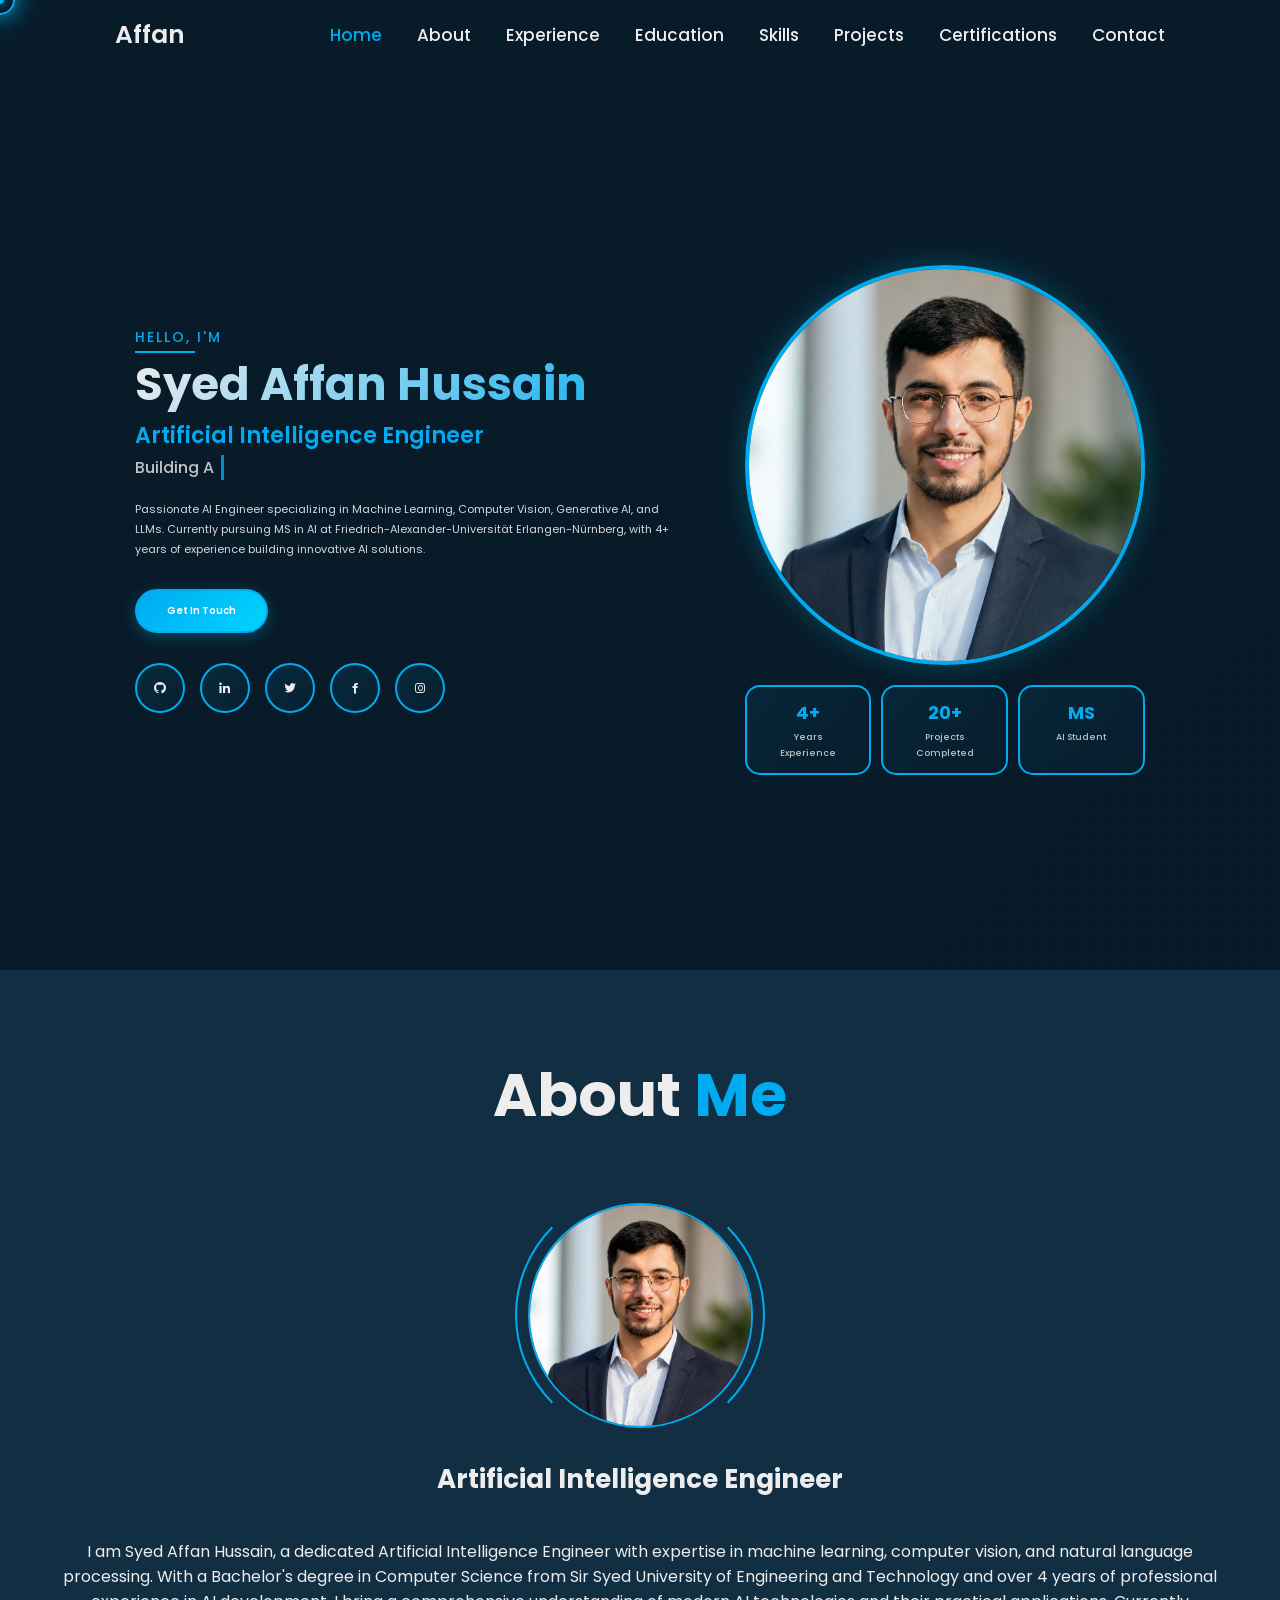
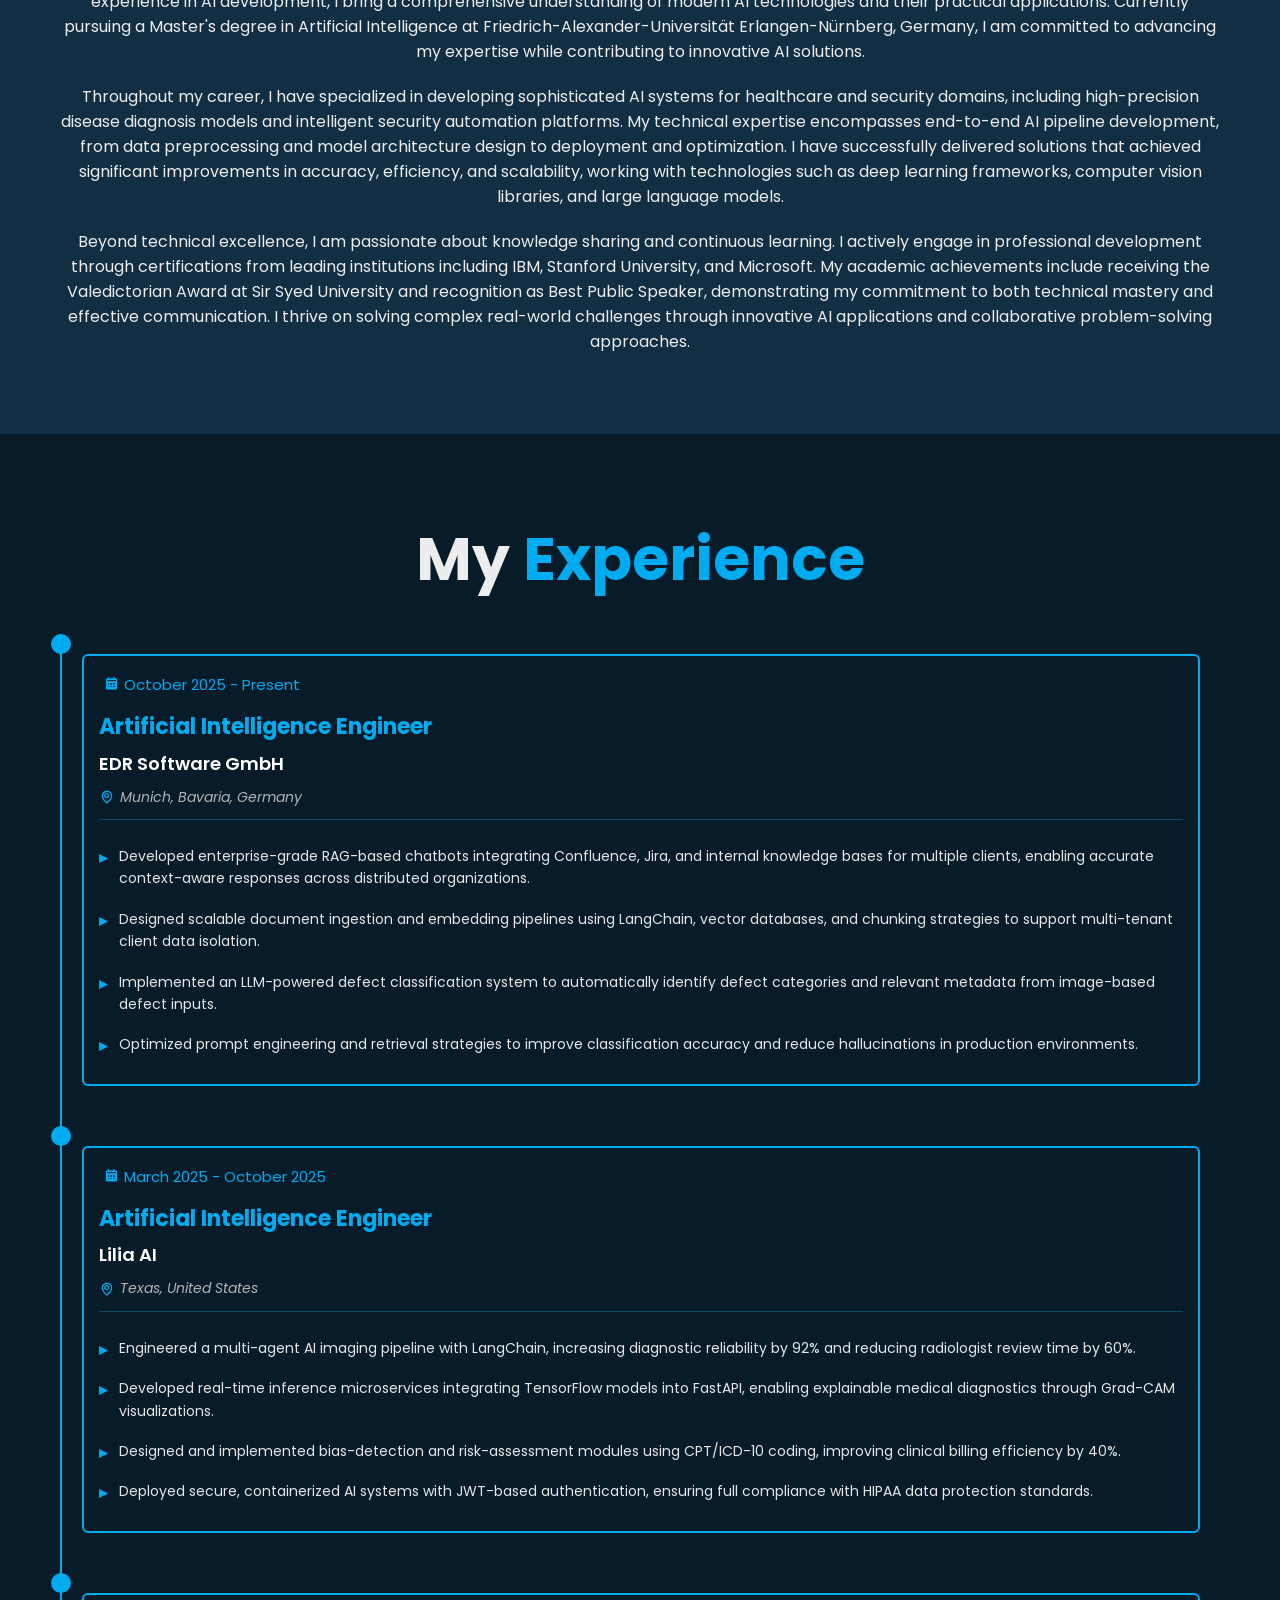
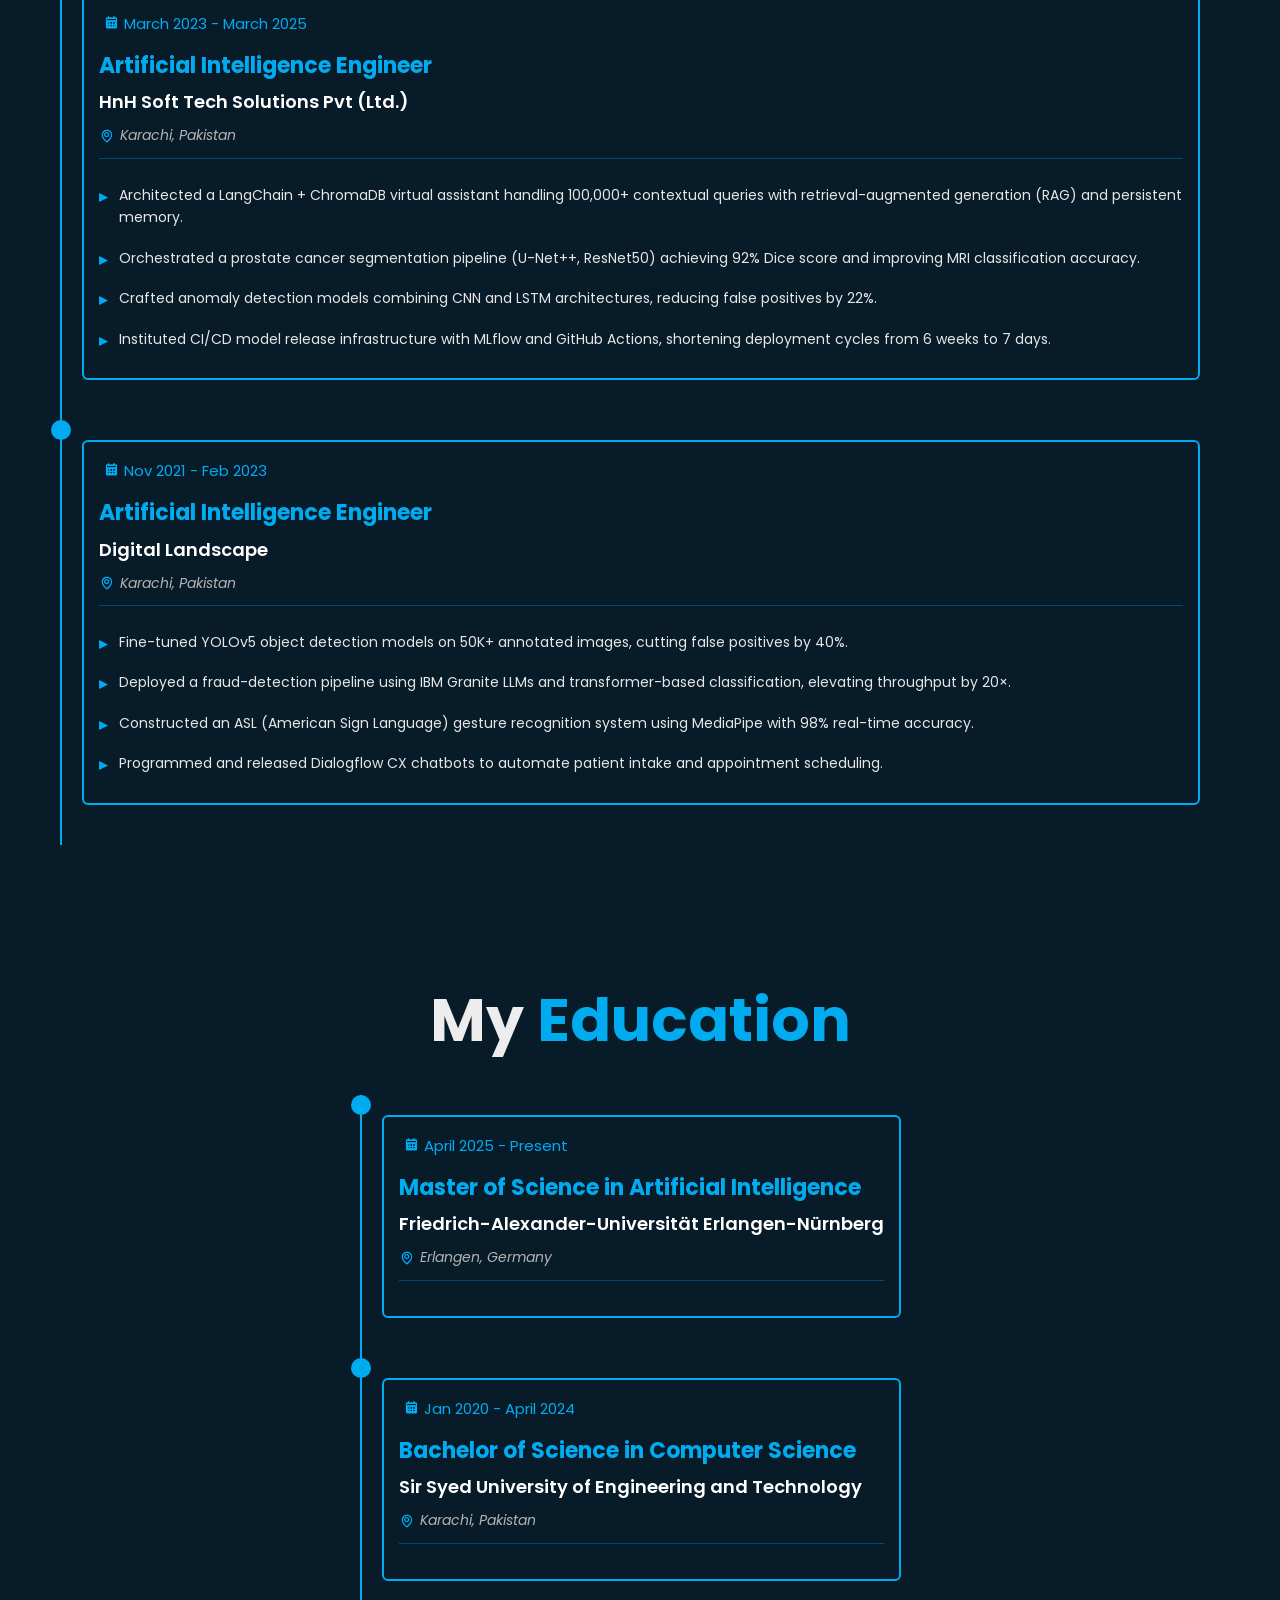
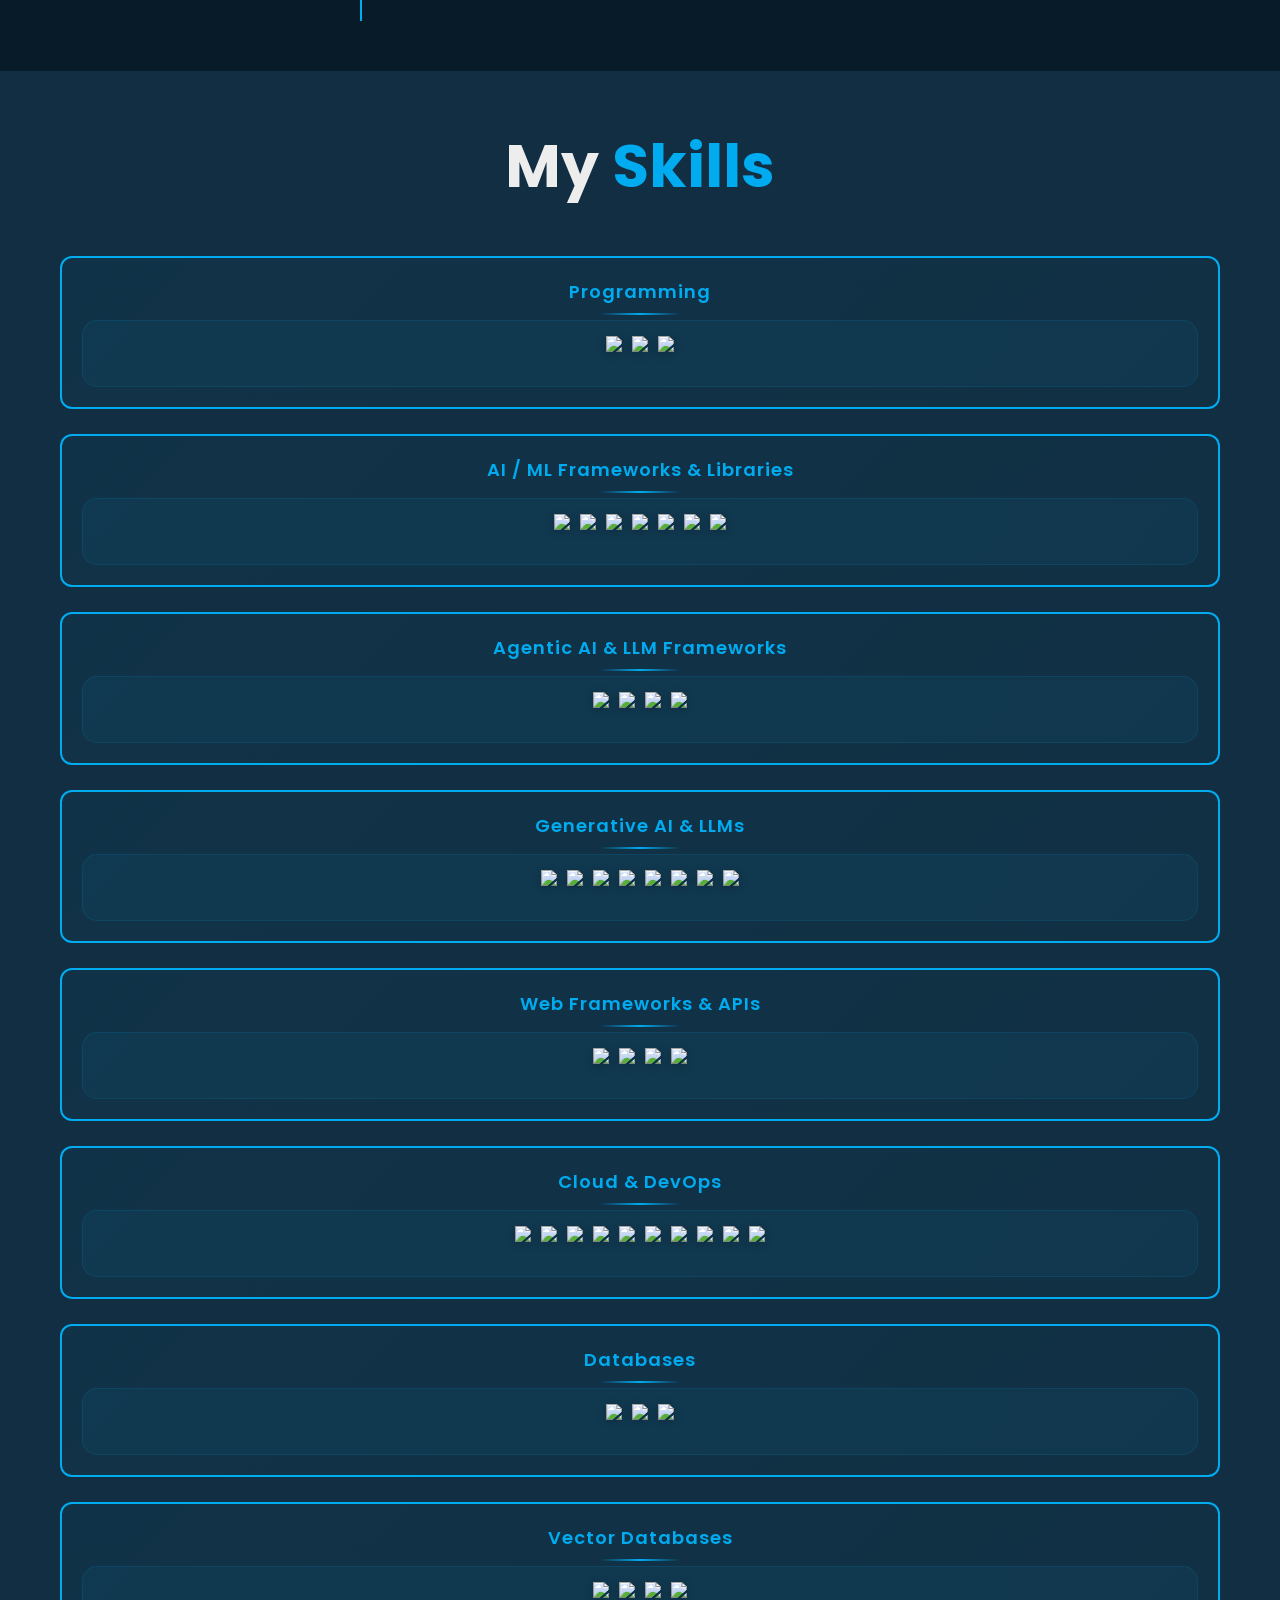
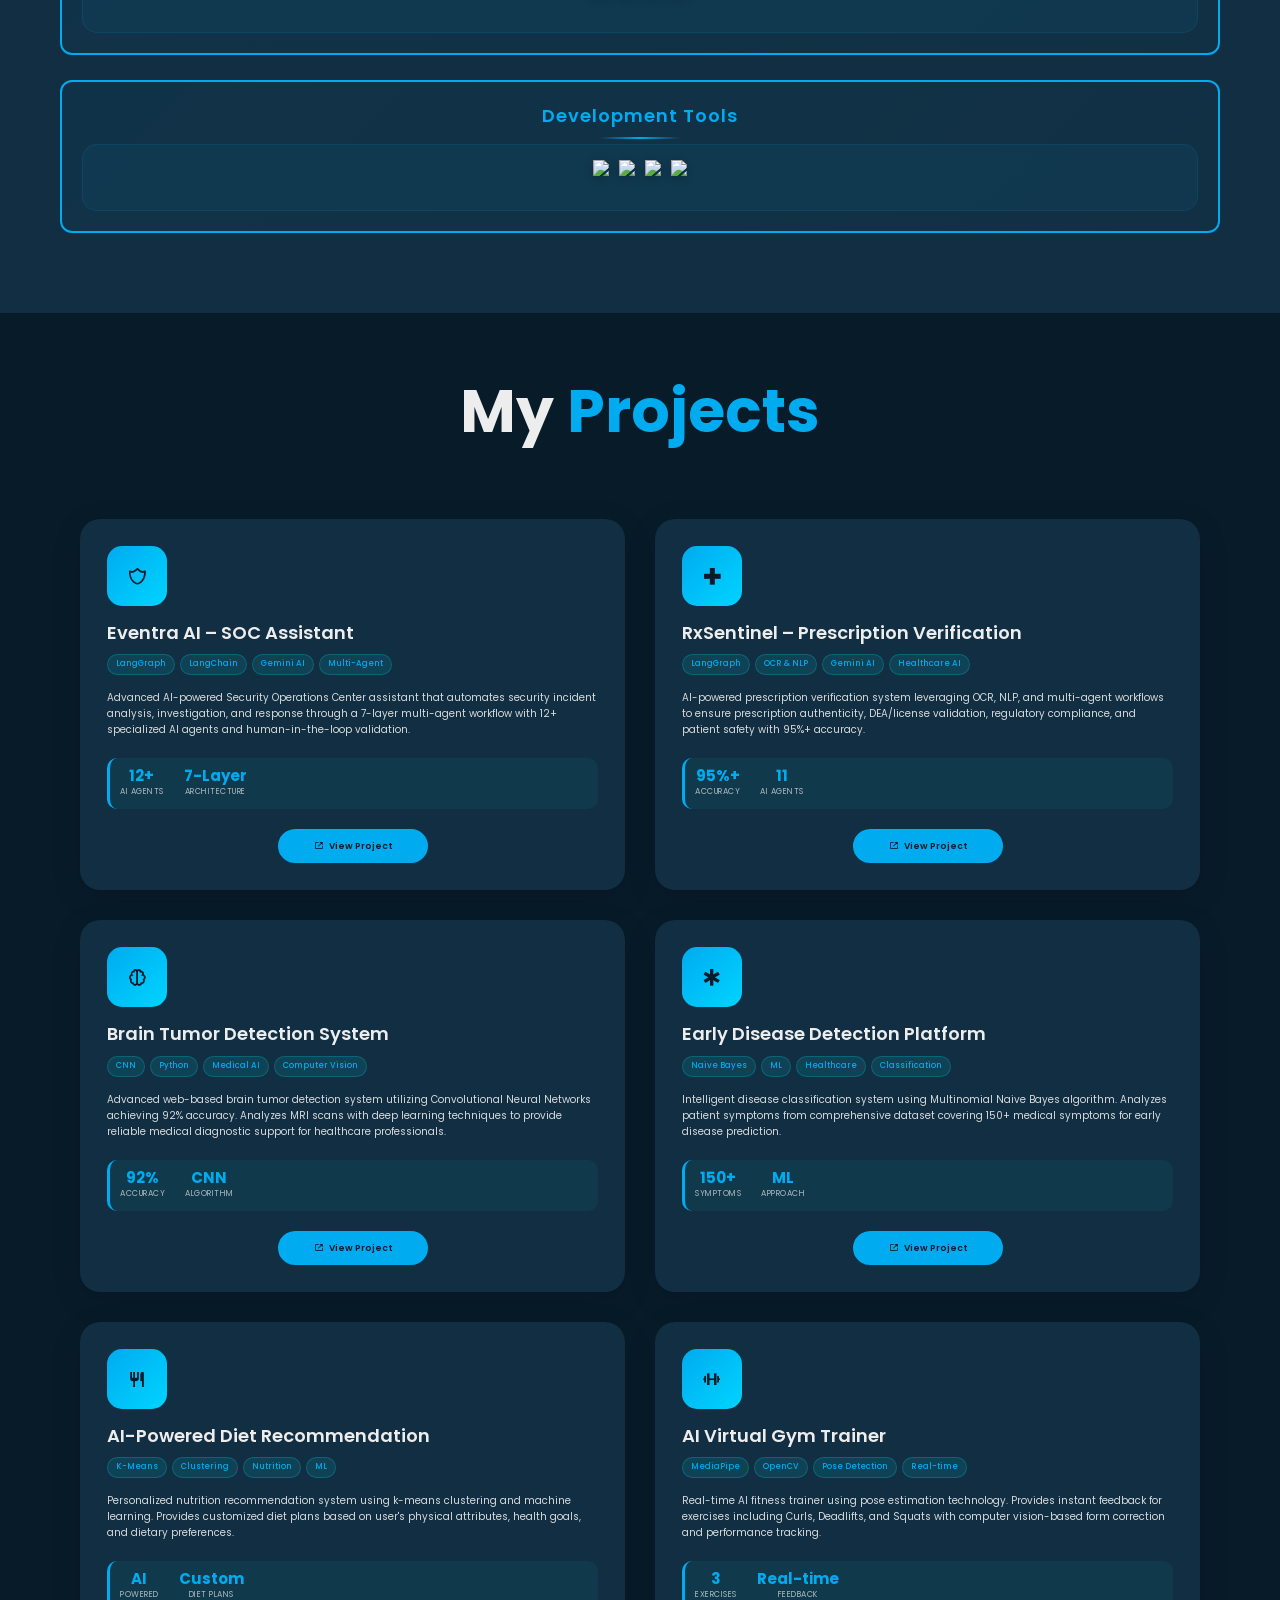
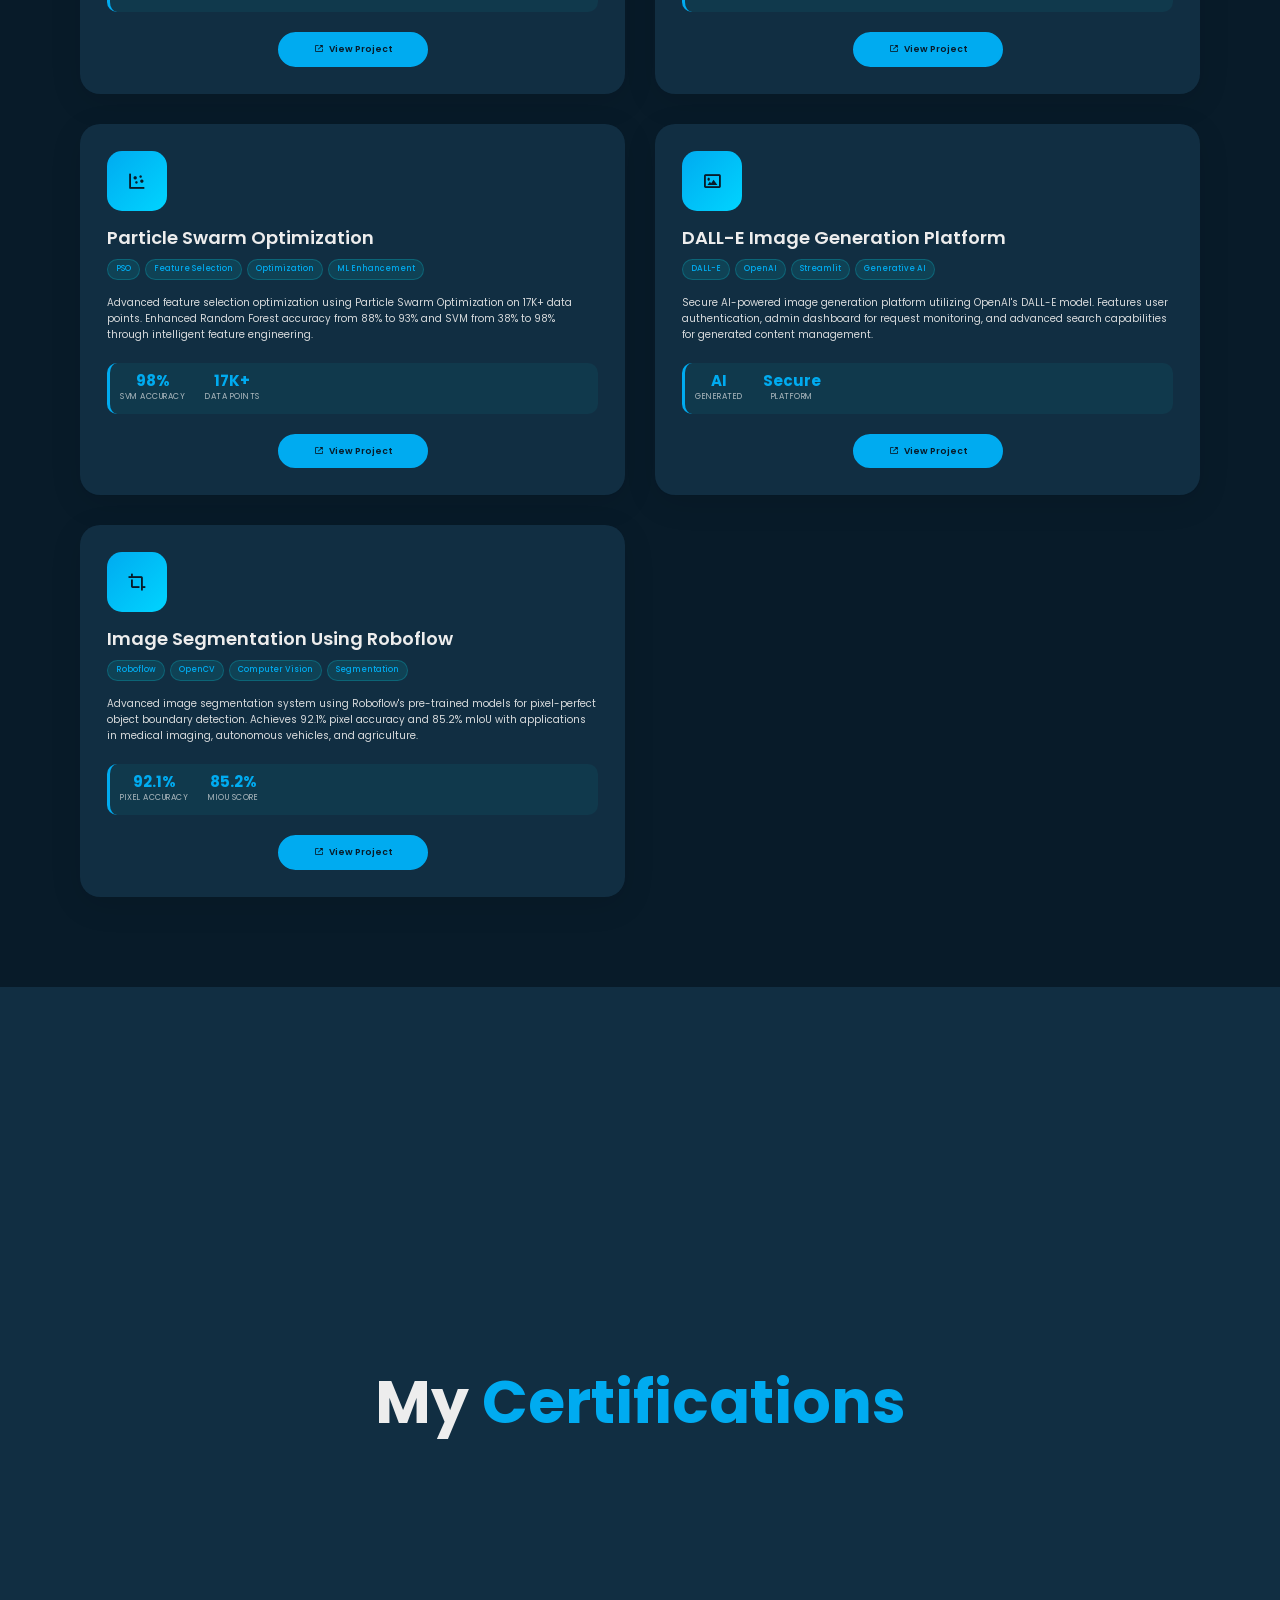
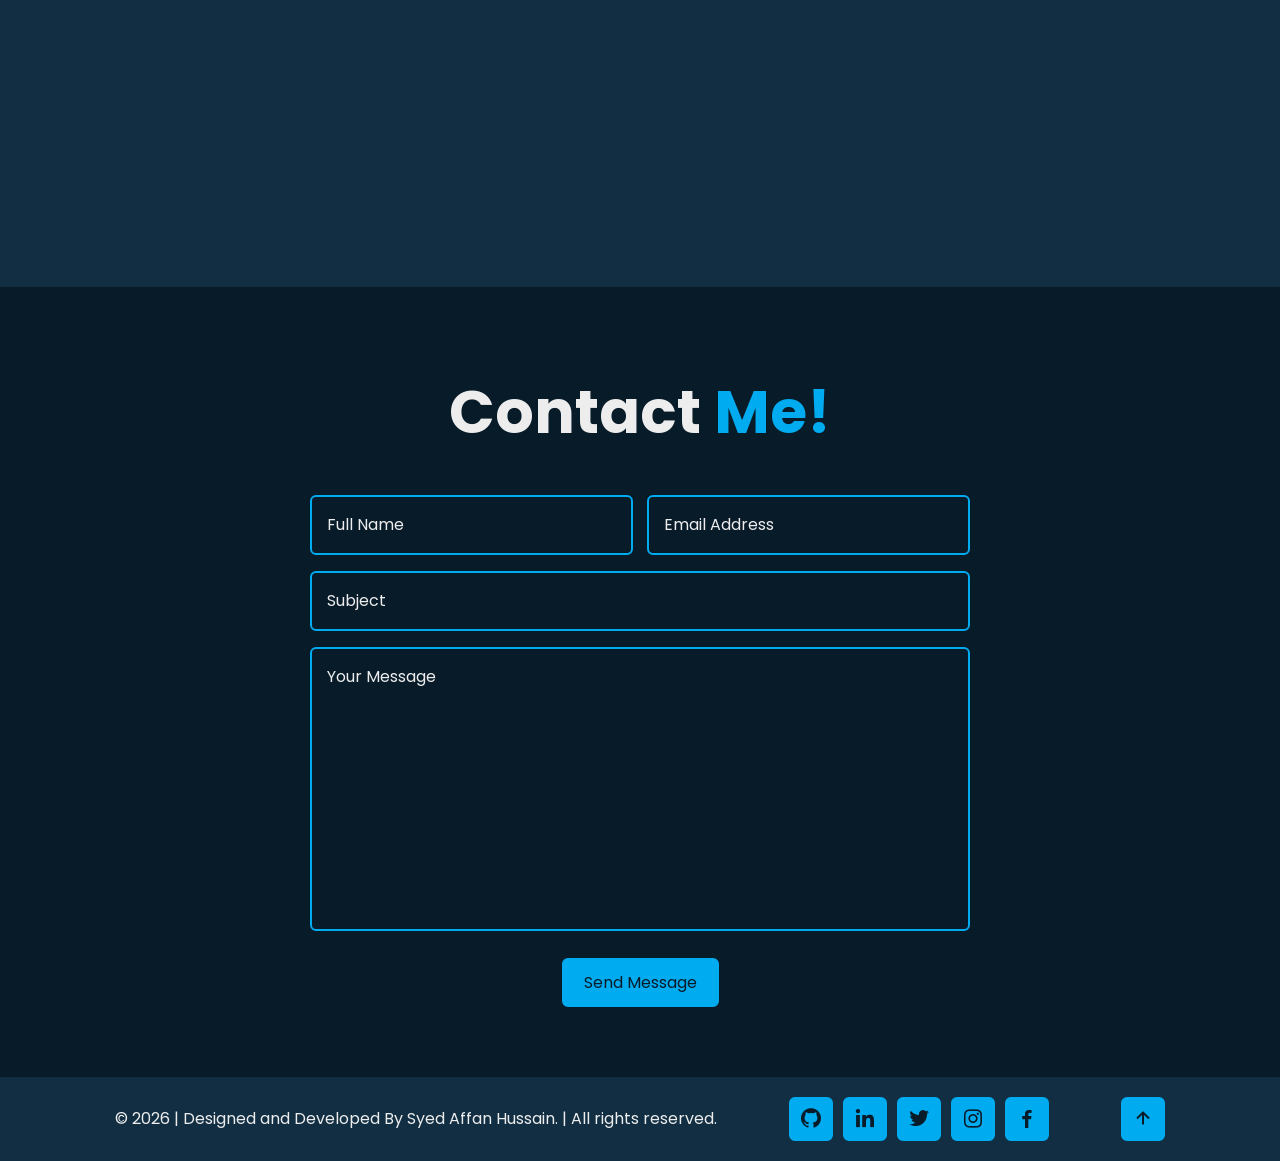
==== index.html @ d805066c "update the cursor logic" ====
<!DOCTYPE html>
<html lang="en">
  <head>
    <meta charset="UTF-8" />
    <meta name="viewport" content="width=device-width, initial-scale=1.0" />

    <!-- Primary Meta Tags -->
    <title>Syed Affan Hussain | Artificial Intelligence Engineer</title>
    <meta name="title" content="Syed Affan Hussain | Artificial Intelligence Engineer" />
    <meta name="description" content="AI Engineer specializing in Machine Learning, Computer Vision, Generative AI, LLMs, and RAG systems. 4+ years building production AI solutions. MS in AI at FAU Erlangen-Nürnberg." />
    <meta name="keywords" content="Syed Affan Hussain, AI Engineer, Machine Learning, Computer Vision, Generative AI, LLM, RAG, LangChain, Deep Learning, Artificial Intelligence" />
    <meta name="author" content="Syed Affan Hussain" />
    <meta name="robots" content="index, follow" />
    <link rel="canonical" href="https://syedaffan.dev/" />

    <!-- Open Graph / Facebook / LinkedIn -->
    <meta property="og:type" content="website" />
    <meta property="og:url" content="https://syedaffan.dev/" />
    <meta property="og:title" content="Syed Affan Hussain | Artificial Intelligence Engineer" />
    <meta property="og:description" content="AI Engineer specializing in Machine Learning, Computer Vision, Generative AI, LLMs, and RAG systems. 4+ years building production AI solutions." />
    <meta property="og:image" content="https://syedaffan.dev/images/favicon.png" />

    <!-- Twitter / X -->
    <meta name="twitter:card" content="summary_large_image" />
    <meta name="twitter:url" content="https://syedaffan.dev/" />
    <meta name="twitter:title" content="Syed Affan Hussain | Artificial Intelligence Engineer" />
    <meta name="twitter:description" content="AI Engineer specializing in Machine Learning, Computer Vision, Generative AI, LLMs, and RAG systems. 4+ years building production AI solutions." />
    <meta name="twitter:image" content="https://syedaffan.dev/images/favicon.png" />
    <meta name="twitter:site" content="@SyedAffan0" />

    <link rel="icon" href="images/favicon.ico" sizes="any" />
    <link rel="icon" type="image/png" sizes="64x64" href="images/favicon-64.png" />

    <link rel="stylesheet" href="css/header.css" />
    <link rel="stylesheet" href="css/home.css" />
    <link rel="stylesheet" href="css/about.css" />
    <link rel="stylesheet" href="css/experience.css" />
    <link rel="stylesheet" href="css/education.css" />
    <link rel="stylesheet" href="css/skills.css" />
    <link rel="stylesheet" href="css/projects.css" />
    <link rel="stylesheet" href="css/certifications.css" />
    <link rel="stylesheet" href="css/contact.css" />
    <link rel="stylesheet" href="css/footer.css" />
    <link rel="stylesheet" href="css/style.css" />

    <script type="text/javascript"
        src="https://cdn.jsdelivr.net/npm/@emailjs/browser@4/dist/email.min.js">
    </script>
    <link
      href="https://unpkg.com/boxicons@2.1.4/css/boxicons.min.css"
      rel="stylesheet"
    />
  </head>
  <body>
    <!-- Custom cursor -->
    <div id="cursor" class="cursor"></div>

    <!-- header design -->
    <header class="header">
      <a href="#" class="logo">Affan</a>
      <div class="bx bx-menu" id="menu-icon"></div>
      <nav class="navbar" id="navbar">
        <a href="#home" class="active">Home</a>
        <a href="#about">About</a>
        <a href="#experience">Experience</a>
        <a href="#education">Education</a>
        <a href="#skills">Skills</a>
        <a href="#projects">Projects</a>
        <a href="#certifications">Certifications</a>
        <a href="#contact">Contact</a>
        <span class="active-nav"></span>
      </nav>
    </header>

    <!-- Home Section -->
    <section class="home" id="home">
      <div class="container1">
        <div class="row full-screen">
          <div class="home-content">
            <div class="block">
              <div class="greeting">
                <span class="greeting-text">Hello, I'm</span>
              </div>
              <h1>Syed Affan Hussain</h1>
              <div class="professional-title">
                <h2>Artificial Intelligence Engineer</h2>
                <div class="typing-container">
                  <span class="typed-text"></span>
                  <span class="typing-cursor">&nbsp;</span>
                </div>
              </div>
              <p class="intro-description">
                Passionate AI Engineer specializing in Machine Learning, Computer Vision, Generative AI, and LLMs.
                Currently pursuing MS in AI at Friedrich-Alexander-Universität Erlangen-Nürnberg, 
                with 4+ years of experience building innovative AI solutions.
              </p>
              <div class="cta-buttons">
                <a href="#contact" class="btn-primary">Get In Touch</a>
              </div>
              <div class="social-icons">
                <a href="https://github.com/SyedAffan10" target="_blank" rel="noopener noreferrer" title="GitHub">
                  <i class="bx bxl-github"></i>
                </a>
                <a
                  href="https://www.linkedin.com/in/syedaffan10"
                  target="_blank" rel="noopener noreferrer"
                  title="LinkedIn"
                >
                  <i class="bx bxl-linkedin"></i>
                </a>
                <a href="https://x.com/SyedAffan0" target="_blank" rel="noopener noreferrer" title="X (Twitter)">
                  <i class="bx bxl-twitter"></i>
                </a>
                <a href="https://www.facebook.com/affan08" target="_blank" rel="noopener noreferrer" title="Facebook">
                  <i class="bx bxl-facebook"></i>
                </a>
                <a
                  href="https://www.instagram.com/affan_shabbir"
                  target="_blank" rel="noopener noreferrer"
                  title="Instagram"
                >
                  <i class="bx bxl-instagram"></i>
                </a>
              </div>
            </div>
          </div>
          <div class="home-image">
            <div class="image-container">
              <img src="images/favicon.png" alt="Syed Affan Hussain" />
              <div class="image-overlay"></div>
            </div>
            <div class="floating-stats">
              <div class="stat-item">
                <span class="stat-number">4+</span>
                <span class="stat-label">Years Experience</span>
              </div>
              <div class="stat-item">
                <span class="stat-number">20+</span>
                <span class="stat-label">Projects Completed</span>
              </div>
              <div class="stat-item">
                <span class="stat-number">MS</span>
                <span class="stat-label">AI Student</span>
              </div>
            </div>
          </div>
        </div>
      </div>
    </section>

    <!-- about section design -->
    <section class="about" id="about">
      <div class="container1">
        <h2 class="heading">
          About<span> Me</span>
        </h2>
        <div class="about-img">
          <img src="images/favicon.png" alt="Syed Affan Hussain — AI Engineer" loading="lazy" />
          <span class="circle-spin"></span>
        </div>
        <div class="about-content">
          <h3>Artificial Intelligence Engineer</h3>
          <p>
            I am Syed Affan Hussain, a dedicated Artificial Intelligence Engineer with expertise in machine learning, computer vision, and natural language processing. With a Bachelor's degree in Computer Science from Sir Syed University of Engineering and Technology and over 4 years of professional experience in AI development, I bring a comprehensive understanding of modern AI technologies and their practical applications. Currently pursuing a Master's degree in Artificial Intelligence at Friedrich-Alexander-Universität Erlangen-Nürnberg, Germany, I am committed to advancing my expertise while contributing to innovative AI solutions.
          </p>
          <p>
            Throughout my career, I have specialized in developing sophisticated AI systems for healthcare and security domains, including high-precision disease diagnosis models and intelligent security automation platforms. My technical expertise encompasses end-to-end AI pipeline development, from data preprocessing and model architecture design to deployment and optimization. I have successfully delivered solutions that achieved significant improvements in accuracy, efficiency, and scalability, working with technologies such as deep learning frameworks, computer vision libraries, and large language models.
          </p>
          <p>
            Beyond technical excellence, I am passionate about knowledge sharing and continuous learning. I actively engage in professional development through certifications from leading institutions including IBM, Stanford University, and Microsoft. My academic achievements include receiving the Valedictorian Award at Sir Syed University and recognition as Best Public Speaker, demonstrating my commitment to both technical mastery and effective communication. I thrive on solving complex real-world challenges through innovative AI applications and collaborative problem-solving approaches.
          </p>
        </div>
      </div>
    </section>

    <!-- experience section design -->
    <section class="experience" id="experience">
      <div class="container1">
        <h2 class="heading">
          My<span> Experience</span>
        </h2>
        <div class="experience-row">
          <div class="experience-column">
            <div class="experience-box">
              <div class="experience-content">
                <div class="content">
                  <div class="year">
                    <i class="bx bxs-calendar"></i>October 2025 - Present
                  </div>
                  <div class="job-header">
                    <h3 class="designation">Artificial Intelligence Engineer</h3>
                    <h4 class="company">
                      <a href="https://www.edr-software.com/" target="_blank" rel="noopener noreferrer">
                        EDR Software GmbH
                      </a>
                    </h4>
                    <span class="location">
                      <i class="bx bx-map"></i>Munich, Bavaria, Germany
                    </span>
                  </div>
                  <ul class="experience-description">
                    <li>Developed enterprise-grade RAG-based chatbots integrating Confluence, Jira, and internal knowledge bases for multiple clients, enabling accurate context-aware responses across distributed organizations.</li>
                    <li>Designed scalable document ingestion and embedding pipelines using LangChain, vector databases, and chunking strategies to support multi-tenant client data isolation.</li>
                    <li>Implemented an LLM-powered defect classification system to automatically identify defect categories and relevant metadata from image-based defect inputs.</li>
                    <li>Optimized prompt engineering and retrieval strategies to improve classification accuracy and reduce hallucinations in production environments.</li>
                  </ul>
                </div>
              </div>
              <div class="experience-content">
                <div class="content">
                  <div class="year">
                    <i class="bx bxs-calendar"></i>March 2025 - October 2025
                  </div>
                  <div class="job-header">
                    <h3 class="designation">Artificial Intelligence Engineer</h3>
                    <h4 class="company">
                      <a href="https://www.lilia-ai.com/" target="_blank" rel="noopener noreferrer">
                        Lilia AI
                      </a>
                    </h4>
                    <span class="location">
                      <i class="bx bx-map"></i>Texas, United States
                    </span>
                  </div>
                  <ul class="experience-description">
                    <li>Engineered a multi-agent AI imaging pipeline with LangChain, increasing diagnostic reliability by 92% and reducing radiologist review time by 60%.</li>
                    <li>Developed real-time inference microservices integrating TensorFlow models into FastAPI, enabling explainable medical diagnostics through Grad-CAM visualizations.</li>
                    <li>Designed and implemented bias-detection and risk-assessment modules using CPT/ICD-10 coding, improving clinical billing efficiency by 40%.</li>
                    <li>Deployed secure, containerized AI systems with JWT-based authentication, ensuring full compliance with HIPAA data protection standards.</li>
                  </ul>
                </div>
              </div>
              <div class="experience-content">
                <div class="content">
                  <div class="year">
                    <i class="bx bxs-calendar"></i>March 2023 - March 2025
                  </div>
                  <div class="job-header">
                    <h3 class="designation">Artificial Intelligence Engineer</h3>
                    <h4 class="company">
                      <a href="https://hnhsofttechsolutions.com/" target="_blank" rel="noopener noreferrer">
                        HnH Soft Tech Solutions Pvt (Ltd.)
                      </a>
                    </h4>
                    <span class="location">
                      <i class="bx bx-map"></i>Karachi, Pakistan
                    </span>
                  </div>
                  <ul class="experience-description">
                    <li>Architected a LangChain + ChromaDB virtual assistant handling 100,000+ contextual queries with retrieval-augmented generation (RAG) and persistent memory.</li>
                    <li>Orchestrated a prostate cancer segmentation pipeline (U-Net++, ResNet50) achieving 92% Dice score and improving MRI classification accuracy.</li>
                    <li>Crafted anomaly detection models combining CNN and LSTM architectures, reducing false positives by 22%.</li>
                    <li>Instituted CI/CD model release infrastructure with MLflow and GitHub Actions, shortening deployment cycles from 6 weeks to 7 days.</li>
                  </ul>
                </div>
              </div>
              <div class="experience-content">
                <div class="content">
                  <div class="year">
                    <i class="bx bxs-calendar"></i>Nov 2021 - Feb 2023
                  </div>
                  <div class="job-header">
                    <h3 class="designation">Artificial Intelligence Engineer</h3>
                    <h4 class="company">
                      <a href="https://dls-global.com/" target="_blank" rel="noopener noreferrer">
                        Digital Landscape
                      </a>
                    </h4>
                    <span class="location">
                      <i class="bx bx-map"></i>Karachi, Pakistan
                    </span>
                  </div>
                  <ul class="experience-description">
                    <li>Fine-tuned YOLOv5 object detection models on 50K+ annotated images, cutting false positives by 40%.</li>
                    <li>Deployed a fraud-detection pipeline using IBM Granite LLMs and transformer-based classification, elevating throughput by 20×.</li>
                    <li>Constructed an ASL (American Sign Language) gesture recognition system using MediaPipe with 98% real-time accuracy.</li>
                    <li>Programmed and released Dialogflow CX chatbots to automate patient intake and appointment scheduling.</li>
                  </ul>
                </div>
              </div>
            </div>
          </div>
        </div>
      </div>
    </section>

    <!-- education section design -->
    <section class="education" id="education">
      <div class="container1">
        <h2 class="heading">
          My<span> Education</span>
        </h2>
        <div class="education-row">
          <div class="education-column">
            <div class="education-box">
              <div class="education-content">
                <div class="content">
                  <div class="year">
                    <i class="bx bxs-calendar"></i>April 2025 - Present
                  </div>
                  <div class="education-header">
                    <h3 class="degree">Master of Science in Artificial Intelligence</h3>
                    <h4 class="university">
                      <a href="https://www.fau.eu/" target="_blank" rel="noopener noreferrer">
                        Friedrich-Alexander-Universität Erlangen-Nürnberg
                      </a>
                    </h4>
                    <span class="location">
                      <i class="bx bx-map"></i>Erlangen, Germany
                    </span>
                  </div>
                </div>
              </div>
              <div class="education-content">
                <div class="content">
                  <div class="year">
                    <i class="bx bxs-calendar"></i>Jan 2020 - April 2024
                  </div>
                  <div class="education-header">
                    <h3 class="degree">Bachelor of Science in Computer Science</h3>
                    <h4 class="university">
                      <a href="https://www.ssuet.edu.pk/" target="_blank" rel="noopener noreferrer">
                        Sir Syed University of Engineering and Technology
                      </a>
                    </h4>
                    <span class="location">
                      <i class="bx bx-map"></i>Karachi, Pakistan
                    </span>
                  </div>
                </div>
              </div>
            </div>
          </div>
        </div>
      </div>
    </section>

    <!-- skills section design -->
    <section class="skills" id="skills">
      <div class="container1">
        <h2 class="heading">
          My<span> Skills</span>
        </h2>
        
        <!-- Programming -->
        <div class="skill-category">
          <h3 class="section-subtitle">Programming</h3>
          <div class="badges-container">
            <img src="https://img.shields.io/badge/Python-3776AB?style=for-the-badge&logo=python&logoColor=white" />
            <img src="https://img.shields.io/badge/SQL-4479A1?style=for-the-badge&logo=postgresql&logoColor=white" />
            <img src="https://img.shields.io/badge/Bash-121011?style=for-the-badge&logo=gnu-bash&logoColor=white" />
          </div>
        </div>

        <!-- AI / ML Frameworks & Libraries -->
        <div class="skill-category">
          <h3 class="section-subtitle">AI / ML Frameworks & Libraries</h3>
          <div class="badges-container">
            <img src="https://img.shields.io/badge/TensorFlow-FF6F00?style=for-the-badge&logo=tensorflow&logoColor=white" />
            <img src="https://img.shields.io/badge/PyTorch-EE4C2C?style=for-the-badge&logo=pytorch&logoColor=white" />
            <img src="https://img.shields.io/badge/Keras-D00000?style=for-the-badge&logo=keras&logoColor=white" />
            <img src="https://img.shields.io/badge/scikit--learn-F7931E?style=for-the-badge&logo=scikit-learn&logoColor=white" />
            <img src="https://img.shields.io/badge/OpenCV-5C3EE8?style=for-the-badge&logo=opencv&logoColor=white" />
            <img src="https://img.shields.io/badge/Pandas-150458?style=for-the-badge&logo=pandas&logoColor=white" />
            <img src="https://img.shields.io/badge/NumPy-013243?style=for-the-badge&logo=numpy&logoColor=white" />
          </div>
        </div>

        <!-- Agentic AI & LLM Frameworks -->
        <div class="skill-category">
          <h3 class="section-subtitle">Agentic AI & LLM Frameworks</h3>
          <div class="badges-container">
            <img src="https://img.shields.io/badge/LangChain-1C3C3C?style=for-the-badge&logo=langchain&logoColor=white" />
            <img src="https://img.shields.io/badge/LangGraph-FF6B6B?style=for-the-badge&logo=langchain&logoColor=white" />
            <img src="https://img.shields.io/badge/Pydantic_AI-E92063?style=for-the-badge&logo=pydantic&logoColor=white" />
            <img src="https://img.shields.io/badge/MCP-191919?style=for-the-badge&logo=anthropic&logoColor=white" />
          </div>
        </div>

        <!-- Generative AI & LLMs -->
        <div class="skill-category">
          <h3 class="section-subtitle">Generative AI & LLMs</h3>
          <div class="badges-container">
            <img src="https://img.shields.io/badge/OpenAI-412991?style=for-the-badge&logo=openai&logoColor=white" />
            <img src="https://img.shields.io/badge/Hugging_Face-FFD21E?style=for-the-badge&logo=huggingface&logoColor=black" />
            <img src="https://img.shields.io/badge/Claude-CC9B7A?style=for-the-badge&logo=anthropic&logoColor=white" />
            <img src="https://img.shields.io/badge/Ollama-000000?style=for-the-badge&logo=ollama&logoColor=white" />
            <img src="https://img.shields.io/badge/Llama-0467DF?style=for-the-badge&logo=meta&logoColor=white" />
            <img src="https://img.shields.io/badge/Gemini-8E75B2?style=for-the-badge&logo=google&logoColor=white" />
            <img src="https://img.shields.io/badge/DeepSeek-1C1C1C?style=for-the-badge&logo=ai&logoColor=white" />
            <img src="https://img.shields.io/badge/Mistral-FF7000?style=for-the-badge&logo=mistral&logoColor=white" />
          </div>
        </div>

        <!-- Web Frameworks & APIs -->
        <div class="skill-category">
          <h3 class="section-subtitle">Web Frameworks & APIs</h3>
          <div class="badges-container">
            <img src="https://img.shields.io/badge/FastAPI-009688?style=for-the-badge&logo=fastapi&logoColor=white" />
            <img src="https://img.shields.io/badge/Django-092E20?style=for-the-badge&logo=django&logoColor=white" />
            <img src="https://img.shields.io/badge/Flask-000000?style=for-the-badge&logo=flask&logoColor=white" />
            <img src="https://img.shields.io/badge/Streamlit-FF4B4B?style=for-the-badge&logo=streamlit&logoColor=white" />
          </div>
        </div>

        <!-- Cloud & DevOps -->
        <div class="skill-category">
          <h3 class="section-subtitle">Cloud & DevOps</h3>
          <div class="badges-container">
            <img src="https://img.shields.io/badge/AWS-232F3E?style=for-the-badge&logo=amazon-aws&logoColor=white" />
            <img src="https://img.shields.io/badge/Azure-0078D4?style=for-the-badge&logo=microsoft-azure&logoColor=white" />
            <img src="https://img.shields.io/badge/GCP-4285F4?style=for-the-badge&logo=googlecloud&logoColor=white" />
            <img src="https://img.shields.io/badge/Amazon_Bedrock-232F3E?style=for-the-badge&logo=amazon-aws&logoColor=white" />
            <img src="https://img.shields.io/badge/Docker-2496ED?style=for-the-badge&logo=docker&logoColor=white" />
            <img src="https://img.shields.io/badge/Kubernetes-326CE5?style=for-the-badge&logo=kubernetes&logoColor=white" />
            <img src="https://img.shields.io/badge/Terraform-7B42BC?style=for-the-badge&logo=terraform&logoColor=white" />
            <img src="https://img.shields.io/badge/Git-FF6B6B?style=for-the-badge&logo=git&logoColor=white" />
            <img src="https://img.shields.io/badge/GitHub-181717?style=for-the-badge&logo=github&logoColor=white" />
            <img src="https://img.shields.io/badge/CI%2FCD-0B5FFF?style=for-the-badge&logo=githubactions&logoColor=white" />
          </div>
        </div>

        <!-- Databases -->
        <div class="skill-category">
          <h3 class="section-subtitle">Databases</h3>
          <div class="badges-container">
            <img src="https://img.shields.io/badge/PostgreSQL-316192?style=for-the-badge&logo=postgresql&logoColor=white" />
            <img src="https://img.shields.io/badge/MongoDB-47A248?style=for-the-badge&logo=mongodb&logoColor=white" />
            <img src="https://img.shields.io/badge/SQLite-003B57?style=for-the-badge&logo=sqlite&logoColor=white" />
          </div>
        </div>

        <!-- Vector Databases -->
        <div class="skill-category">
          <h3 class="section-subtitle">Vector Databases</h3>
          <div class="badges-container">
            <img src="https://img.shields.io/badge/Chroma-FF6F00?style=for-the-badge&logo=chroma&logoColor=white" />
            <img src="https://img.shields.io/badge/Faiss-00A3E0?style=for-the-badge&logo=meta&logoColor=white" />
            <img src="https://img.shields.io/badge/Pinecone-000000?style=for-the-badge&logo=pinecone&logoColor=white" />
            <img src="https://img.shields.io/badge/Qdrant-DC244C?style=for-the-badge&logo=qdrant&logoColor=white" />
          </div>
        </div>

        <!-- Development Tools -->
        <div class="skill-category">
          <h3 class="section-subtitle">Development Tools</h3>
          <div class="badges-container">
            <img src="https://img.shields.io/badge/VS_Code-007ACC?style=for-the-badge&logo=visual-studio-code&logoColor=white" />
            <img src="https://img.shields.io/badge/Cursor-000000?style=for-the-badge&logo=cursor&logoColor=white" />
            <img src="https://img.shields.io/badge/Jupyter-F37626?style=for-the-badge&logo=jupyter&logoColor=white" />
            <img src="https://img.shields.io/badge/Postman-FF6C37?style=for-the-badge&logo=postman&logoColor=white" />
          </div>
        </div>
      </div>
    </section>

    <!-- projects section design -->
    <section class="projects" id="projects">
      <div class="container1">
        <h2 class="heading">
          My<span> Projects</span>
        </h2>
        <div class="projects-grid">
                    <div class="project-card">
            <div class="project-icon">
              <i class='bx bx-shield-alt-2'></i>
            </div>
            <div class="project-content">
              <h3>Eventra AI – SOC Assistant</h3>
              <div class="project-tags">
                <span class="tag">LangGraph</span>
                <span class="tag">LangChain</span>
                <span class="tag">Gemini AI</span>
                <span class="tag">Multi-Agent</span>
              </div>
              <p>
                Advanced AI-powered Security Operations Center assistant that automates security incident analysis, investigation, 
                and response through a 7-layer multi-agent workflow with 12+ specialized AI agents and human-in-the-loop validation.
              </p>
              <div class="project-metrics">
                <div class="metric">
                  <span class="metric-value">12+</span>
                  <span class="metric-label">AI Agents</span>
                </div>
                <div class="metric">
                  <span class="metric-value">7-Layer</span>
                  <span class="metric-label">Architecture</span>
                </div>
              </div>
              <div class="project-links">
                <a href="https://github.com/SyedAffan10/Eventra-AI" class="btn-demo" target="_blank" rel="noopener noreferrer">
                  <i class='bx bx-link-external'></i>View Project
                </a>
              </div>
            </div>
          </div>

          <div class="project-card">
            <div class="project-icon">
              <i class='bx bx-plus-medical'></i>
            </div>
            <div class="project-content">
              <h3>RxSentinel – Prescription Verification</h3>
              <div class="project-tags">
                <span class="tag">LangGraph</span>
                <span class="tag">OCR & NLP</span>
                <span class="tag">Gemini AI</span>
                <span class="tag">Healthcare AI</span>
              </div>
              <p>
                AI-powered prescription verification system leveraging OCR, NLP, and multi-agent workflows to ensure 
                prescription authenticity, DEA/license validation, regulatory compliance, and patient safety with 95%+ accuracy.
              </p>
              <div class="project-metrics">
                <div class="metric">
                  <span class="metric-value">95%+</span>
                  <span class="metric-label">Accuracy</span>
                </div>
                <div class="metric">
                  <span class="metric-value">11</span>
                  <span class="metric-label">AI Agents</span>
                </div>
              </div>
              <div class="project-links">
                <a href="https://github.com/SyedAffan10/RxSentinel-Prescription-Verification-System" class="btn-demo" target="_blank" rel="noopener noreferrer">
                  <i class='bx bx-link-external'></i>View Project
                </a>
              </div>
            </div>
          </div>

          <div class="project-card">
            <div class="project-icon">
              <i class='bx bx-brain'></i>
            </div>
            <div class="project-content">
              <h3>Brain Tumor Detection System</h3>
              <div class="project-tags">
                <span class="tag">CNN</span>
                <span class="tag">Python</span>
                <span class="tag">Medical AI</span>
                <span class="tag">Computer Vision</span>
              </div>
              <p>
                Advanced web-based brain tumor detection system utilizing Convolutional Neural Networks achieving 92% accuracy. 
                Analyzes MRI scans with deep learning techniques to provide reliable medical diagnostic support for healthcare professionals.
              </p>
              <div class="project-metrics">
                <div class="metric">
                  <span class="metric-value">92%</span>
                  <span class="metric-label">Accuracy</span>
                </div>
                <div class="metric">
                  <span class="metric-value">CNN</span>
                  <span class="metric-label">Algorithm</span>
                </div>
              </div>
              <div class="project-links">
                <a href="https://github.com/SyedAffan10/Web-Based-Brain-Tumor-Detection" class="btn-demo" target="_blank" rel="noopener noreferrer">
                  <i class='bx bx-link-external'></i>View Project
                </a>
              </div>
            </div>
          </div>

          <div class="project-card">
            <div class="project-icon">
              <i class='bx bx-health'></i>
            </div>
            <div class="project-content">
              <h3>Early Disease Detection Platform</h3>
              <div class="project-tags">
                <span class="tag">Naive Bayes</span>
                <span class="tag">ML</span>
                <span class="tag">Healthcare</span>
                <span class="tag">Classification</span>
              </div>
              <p>
                Intelligent disease classification system using Multinomial Naive Bayes algorithm. 
                Analyzes patient symptoms from comprehensive dataset covering 150+ medical symptoms for early disease prediction.
              </p>
              <div class="project-metrics">
                <div class="metric">
                  <span class="metric-value">150+</span>
                  <span class="metric-label">Symptoms</span>
                </div>
                <div class="metric">
                  <span class="metric-value">ML</span>
                  <span class="metric-label">Approach</span>
                </div>
              </div>
              <div class="project-links">
                <a href="https://github.com/SyedAffan10/Early-Disease-Detection-using-Multinomial-Naive-Bayes-Algorithm" class="btn-demo" target="_blank" rel="noopener noreferrer">
                  <i class='bx bx-link-external'></i>View Project
                </a>
              </div>
            </div>
          </div>

          <div class="project-card">
            <div class="project-icon">
              <i class='bx bx-restaurant'></i>
            </div>
            <div class="project-content">
              <h3>AI-Powered Diet Recommendation</h3>
              <div class="project-tags">
                <span class="tag">K-Means</span>
                <span class="tag">Clustering</span>
                <span class="tag">Nutrition</span>
                <span class="tag">ML</span>
              </div>
              <p>
                Personalized nutrition recommendation system using k-means clustering and machine learning. 
                Provides customized diet plans based on user's physical attributes, health goals, and dietary preferences.
              </p>
              <div class="project-metrics">
                <div class="metric">
                  <span class="metric-value">AI</span>
                  <span class="metric-label">Powered</span>
                </div>
                <div class="metric">
                  <span class="metric-value">Custom</span>
                  <span class="metric-label">Diet Plans</span>
                </div>
              </div>
              <div class="project-links">
                <a href="https://github.com/SyedAffan10/Diet-Recommendation-System" class="btn-demo" target="_blank" rel="noopener noreferrer">
                  <i class='bx bx-link-external'></i>View Project
                </a>
              </div>
            </div>
          </div>

          <div class="project-card">
            <div class="project-icon">
              <i class='bx bx-dumbbell'></i>
            </div>
            <div class="project-content">
              <h3>AI Virtual Gym Trainer</h3>
              <div class="project-tags">
                <span class="tag">MediaPipe</span>
                <span class="tag">OpenCV</span>
                <span class="tag">Pose Detection</span>
                <span class="tag">Real-time</span>
              </div>
              <p>
                Real-time AI fitness trainer using pose estimation technology. Provides instant feedback for exercises including 
                Curls, Deadlifts, and Squats with computer vision-based form correction and performance tracking.
              </p>
              <div class="project-metrics">
                <div class="metric">
                  <span class="metric-value">3</span>
                  <span class="metric-label">Exercises</span>
                </div>
                <div class="metric">
                  <span class="metric-value">Real-time</span>
                  <span class="metric-label">Feedback</span>
                </div>
              </div>
              <div class="project-links">
                <a href="https://github.com/SyedAffan10/Web-Based-AI-Gym-Trainer" class="btn-demo" target="_blank" rel="noopener noreferrer">
                  <i class='bx bx-link-external'></i>View Project
                </a>
              </div>
            </div>
          </div>

          <div class="project-card">
            <div class="project-icon">
              <i class='bx bx-scatter-chart'></i>
            </div>
            <div class="project-content">
              <h3>Particle Swarm Optimization</h3>
              <div class="project-tags">
                <span class="tag">PSO</span>
                <span class="tag">Feature Selection</span>
                <span class="tag">Optimization</span>
                <span class="tag">ML Enhancement</span>
              </div>
              <p>
                Advanced feature selection optimization using Particle Swarm Optimization on 17K+ data points. 
                Enhanced Random Forest accuracy from 88% to 93% and SVM from 38% to 98% through intelligent feature engineering.
              </p>
              <div class="project-metrics">
                <div class="metric">
                  <span class="metric-value">98%</span>
                  <span class="metric-label">SVM Accuracy</span>
                </div>
                <div class="metric">
                  <span class="metric-value">17K+</span>
                  <span class="metric-label">Data Points</span>
                </div>
              </div>
              <div class="project-links">
                <a href="https://github.com/SyedAffan10/Particle-Swarm-Optimization" class="btn-demo" target="_blank" rel="noopener noreferrer">
                  <i class='bx bx-link-external'></i>View Project
                </a>
              </div>
            </div>
          </div>

          <div class="project-card">
            <div class="project-icon">
              <i class='bx bx-image'></i>
            </div>
            <div class="project-content">
              <h3>DALL-E Image Generation Platform</h3>
              <div class="project-tags">
                <span class="tag">DALL-E</span>
                <span class="tag">OpenAI</span>
                <span class="tag">Streamlit</span>
                <span class="tag">Generative AI</span>
              </div>
              <p>
                Secure AI-powered image generation platform utilizing OpenAI's DALL-E model. Features user authentication, 
                admin dashboard for request monitoring, and advanced search capabilities for generated content management.
              </p>
              <div class="project-metrics">
                <div class="metric">
                  <span class="metric-value">AI</span>
                  <span class="metric-label">Generated</span>
                </div>
                <div class="metric">
                  <span class="metric-value">Secure</span>
                  <span class="metric-label">Platform</span>
                </div>
              </div>
              <div class="project-links">
                <a href="https://github.com/SyedAffan10/DALL-E-Image-Generation-Using-Streamlit" class="btn-demo" target="_blank" rel="noopener noreferrer">
                  <i class='bx bx-link-external'></i>View Project
                </a>
              </div>
            </div>
          </div>

          <div class="project-card">
            <div class="project-icon">
              <i class='bx bx-crop'></i>
            </div>
            <div class="project-content">
              <h3>Image Segmentation Using Roboflow</h3>
              <div class="project-tags">
                <span class="tag">Roboflow</span>
                <span class="tag">OpenCV</span>
                <span class="tag">Computer Vision</span>
                <span class="tag">Segmentation</span>
              </div>
              <p>
                Advanced image segmentation system using Roboflow's pre-trained models for pixel-perfect object boundary detection. 
                Achieves 92.1% pixel accuracy and 85.2% mIoU with applications in medical imaging, autonomous vehicles, and agriculture.
              </p>
              <div class="project-metrics">
                <div class="metric">
                  <span class="metric-value">92.1%</span>
                  <span class="metric-label">Pixel Accuracy</span>
                </div>
                <div class="metric">
                  <span class="metric-value">85.2%</span>
                  <span class="metric-label">mIoU Score</span>
                </div>
              </div>
              <div class="project-links">
                <a href="https://github.com/SyedAffan10/Segmentation-Using-Roboflow-Model" class="btn-demo" target="_blank" rel="noopener noreferrer">
                  <i class='bx bx-link-external'></i>View Project
                </a>
              </div>
            </div>
          </div>

        </div>
      </div>
    </section>

    <!-- certifications section design -->
    <section class="certifications" id="certifications">
      <div class="container1">
        <h2 class="heading">
          My<span> Certifications</span>
        </h2>
        <div class="certifications-container">
          <div id="badges-container" class="badges-grid">
            <!-- Badges will be loaded here by JavaScript -->
          </div>
        </div>
      </div>
    </section>

    <!-- contact section design -->
    <section class="contact" id="contact">
      <div class="container1">
        <h2 class="heading">
          Contact<span> Me!</span>
        </h2>
        <form id="contact-form">
          <div class="input-box">
            <div class="input-field">
              <input type="text" name="from_name" placeholder="Full Name" required />
              <span class="focus"></span>
            </div>
            <div class="input-field">
              <input type="email" name="from_email" placeholder="Email Address" required />
              <span class="focus"></span>
            </div>
          </div>
          <div class="input-box">
            <div class="input-field input-field-full">
              <input type="text" name="subject" placeholder="Subject" required />
              <span class="focus"></span>
            </div>
          </div>
          <div class="textarea-field">
            <textarea
              name="message"
              id="message"
              cols="30"
              rows="10"
              placeholder="Your Message"
              required
            ></textarea>
            <span class="focus"></span>
          </div>

          <div class="btn-box btns">
            <button type="submit" class="btn" id="submit-btn">
              <span class="btn-text">Send Message</span>
              <span class="loading" style="display: none;">Sending...</span>
            </button>
          </div>
          
          <!-- Status Messages -->
          <div class="form-status" id="form-status" style="display: none;">
            <div class="success-message" id="success-message" style="display: none;">
              <i class="bx bx-check-circle"></i>
              <p>Thank you! Your message has been sent successfully.</p>
            </div>
            <div class="error-message" id="error-message" style="display: none;">
              <i class="bx bx-error-circle"></i>
              <p>Sorry, there was an error sending your message. Please try again.</p>
            </div>
          </div>
        </form>
      </div>
    </section>

    <!-- footer design -->
    <footer class="footer">
      <div class="footer-text">
        <p>
          © <span id="current-year"></span> | Designed and Developed By Syed Affan Hussain. | All rights
          reserved.
        </p>
      </div>
      <div class="footer-social">
        <a href="https://github.com/SyedAffan10" target="_blank" rel="noopener noreferrer"
          ><i class="bx bxl-github"></i
        ></a>
        <a href="https://www.linkedin.com/in/syedaffan10" target="_blank" rel="noopener noreferrer"
          ><i class="bx bxl-linkedin"></i
        ></a>
        <a href="https://x.com/SyedAffan0" target="_blank" rel="noopener noreferrer"
          ><i class="bx bxl-twitter"></i
        ></a>
        <a href="https://www.instagram.com/affan_shabbir" target="_blank" rel="noopener noreferrer"
          ><i class="bx bxl-instagram"></i
        ></a>
        <a href="https://www.facebook.com/affan08" target="_blank" rel="noopener noreferrer"
          ><i class="bx bxl-facebook"></i
        ></a>
      </div>
      <div class="footer-icontop">
        <a href="#"><i class="bx bx-up-arrow-alt"></i></a>
      </div>
    </footer>

    <!-- Main Application Script -->
    <script src="js/script.js"></script>
  </body>
</html>
---- css/header.css ----
.header {
  position: fixed;
  top: 0;
  left: 0;
  width: 100%;
  padding: 1.5rem 9%;
  background: var(--bg-color);
  display: flex;
  justify-content: space-between;
  align-items: center;
  z-index: 1000;
  height: 70px;
  transition: 0.3s;
}

.header .logo {
  font-size: 2.5rem;
  color: var(--text-color);
  font-weight: 600;
}

.header .navbar {
  display: flex;
  align-items: center;
}

.header .navbar a {
  font-size: 1.7rem;
  color: var(--text-color);
  font-weight: 500;
  margin-left: 3.5rem;
  transition: 0.3s;
}

.header .navbar a:hover,
.header .navbar a.active {
  color: var(--main-color);
}

.header .bx-menu {
  display: none;
  font-size: 3.6rem;
  color: var(--text-color);
  cursor: pointer;
}

@media (max-width: 768px) {
  .header {
    padding: 1rem 4%;
    height: 60px;
  }

  .header .bx-menu {
    display: block;
  }

  .navbar {
    position: absolute;
    top: 100%;
    left: -100%;
    width: 100%;
    padding: 1rem 4%;
    background-color: var(--bg-color);
    box-shadow: 0 0.5rem 1rem rgba(0, 0, 0, 0.2);
    z-index: 1;
    transition: 0.25s ease;
    transition-delay: 0.25s;
    display: flex;
    flex-direction: column;
  }

  .navbar.active {
    left: 0;
    transition-delay: 0s;
  }

  .navbar a {
    display: block;
    font-size: 2rem;
    margin: 1rem 0;
    transform: translateX(-20rem);
    transition: 0.25s ease;
    transition-delay: 0s;
  }

  .navbar.active a {
    transform: translateX(0);
    transition-delay: 0.25s;
  }
}
---- css/home.css ----
.home {
  display: flex;
  align-items: center;
  justify-content: center;
  padding: 0 9%;
  background: linear-gradient(135deg, var(--bg-color) 0%, rgba(0, 0, 0, 0.05) 100%);
  min-height: 100vh;
  margin-top: 70px;
  position: relative;
  overflow: hidden;
  scroll-margin-top: 50px;
}

.home::before {
  content: '';
  position: absolute;
  top: 0;
  left: 0;
  width: 100%;
  height: 100%;
  background: url('data:image/svg+xml,<svg xmlns="http://www.w3.org/2000/svg" viewBox="0 0 1000 1000"><defs><pattern id="smallGrid" width="20" height="20" patternUnits="userSpaceOnUse"><path d="M 20 0 L 0 0 0 20" fill="none" stroke="%23ffffff" stroke-width="0.5" opacity="0.03"/></pattern></defs><rect width="100%" height="100%" fill="url(%23smallGrid)"/></svg>');
  pointer-events: none;
}

.home .row.full-screen {
  display: flex;
  align-items: center;
  justify-content: space-between;
  width: 100%;
  min-height: calc(100vh - 140px);
  flex-wrap: nowrap;
  position: relative;
  z-index: 1;
}

.home-content {
  display: flex;
  flex-direction: column;
  align-items: flex-start;
  justify-content: center;
  color: var(--text-color);
  max-width: 650px;
  flex: 1;
  animation: slideInLeft 1s ease-out;
  padding-right: 2rem;
}

@keyframes slideInLeft {
  from {
    opacity: 0;
    transform: translateX(-50px);
  }
  to {
    opacity: 1;
    transform: translateX(0);
  }
}

.home-content .block {
  width: 100%;
}

.greeting {
  margin-bottom: 1rem;
}

.greeting-text {
  font-size: 1.4rem;
  color: var(--main-color);
  font-weight: 500;
  text-transform: uppercase;
  letter-spacing: 2px;
  position: relative;
  display: inline-block;
}

.greeting-text::after {
  content: '';
  position: absolute;
  bottom: -5px;
  left: 0;
  width: 60px;
  height: 2px;
  background: var(--main-color);
}

.home-content h1 {
  font-size: 4.5rem;
  font-weight: 700;
  margin-bottom: 1rem;
  background: linear-gradient(135deg, var(--text-color) 0%, var(--main-color) 100%);
  -webkit-background-clip: text;
  -webkit-text-fill-color: transparent;
  background-clip: text;
  line-height: 1.2;
  word-break: break-word;
}

.professional-title {
  margin-bottom: 2rem;
}

.professional-title h2 {
  font-size: 2.2rem;
  font-weight: 600;
  color: var(--main-color);
  margin-bottom: 0.5rem;
  line-height: 1.3;
}

.typing-container {
  font-size: 1.6rem;
  color: var(--text-color);
  opacity: 0.8;
  min-height: 2rem;
}

.typed-text {
  font-weight: 500;
}

.typing-cursor {
  display: inline-block;
  background-color: var(--main-color);
  margin-left: 3px;
  width: 3px;
  animation: blink 1s infinite;
}

@keyframes blink {
  0%, 50% { opacity: 1; }
  51%, 100% { opacity: 0; }
}

.intro-description {
  font-size: 1.1rem;
  line-height: 1.8;
  color: var(--text-color);
  opacity: 0.9;
  margin-bottom: 3rem;
  max-width: 580px;
}

.cta-buttons {
  display: flex;
  gap: 1.5rem;
  margin-bottom: 3rem;
  flex-wrap: wrap;
}

.btn-primary {
  padding: 12px 30px;
  border-radius: 50px;
  font-size: 1rem;
  font-weight: 600;
  text-decoration: none;
  display: inline-flex;
  align-items: center;
  gap: 8px;
  transition: all 0.4s cubic-bezier(0.34, 1.56, 0.64, 1);
  position: relative;
  overflow: hidden;
  white-space: nowrap;
}

.btn-primary {
  background: linear-gradient(135deg, var(--main-color) 0%, #00d4ff 100%);
  color: white;
  border: 2px solid var(--main-color);
  box-shadow: 0 4px 15px rgba(0, 180, 216, 0.3);
}

.btn-primary::before {
  content: '';
  position: absolute;
  top: 50%;
  left: 50%;
  width: 0;
  height: 0;
  background: radial-gradient(circle, rgba(255, 255, 255, 0.3) 0%, transparent 70%);
  border-radius: 50%;
  transform: translate(-50%, -50%);
  transition: width 0.6s ease, height 0.6s ease;
  pointer-events: none;
  display: none;
}

.btn-primary:hover {
  background: transparent;
  color: var(--main-color);
  box-shadow: 0 0 15px var(--main-color);
  transform: translateY(-2px);
  border: 2px solid var(--main-color);
}

.btn-primary:hover::before {
  width: 0;
  height: 0;
}

.social-icons {
  display: flex;
  gap: 1.5rem;
  flex-wrap: wrap;
}

.social-icons a {
  display: inline-flex;
  align-items: center;
  justify-content: center;
  width: 50px;
  height: 50px;
  background: linear-gradient(135deg, rgba(0, 183, 255, 0.1) 0%, rgba(0, 150, 200, 0.05) 100%);
  border: 2px solid var(--main-color);
  border-radius: 50%;
  color: var(--text-color);
  font-size: 1.4rem;
  transition: all 0.4s cubic-bezier(0.34, 1.56, 0.64, 1);
  backdrop-filter: blur(10px);
  position: relative;
  overflow: hidden;
}

.social-icons a::before {
  content: '';
  position: absolute;
  top: 0;
  left: -100%;
  width: 100%;
  height: 100%;
  background: linear-gradient(135deg, var(--main-color) 0%, #00d4ff 100%);
  border-radius: 50%;
  z-index: -1;
  transition: left 0.4s cubic-bezier(0.34, 1.56, 0.64, 1);
}

.social-icons a:hover {
  transform: translateY(-5px) scale(1.1);
  color: white;
  box-shadow: 0 10px 30px rgba(0, 183, 255, 0.4);
}

.social-icons a:hover::before {
  left: 0;
}

.home-image {
  display: flex;
  flex-direction: column;
  align-items: center;
  justify-content: center;
  margin-left: 50px;
  flex: 0 0 auto;
  position: relative;
  animation: slideInRight 1s ease-out;
}

@keyframes slideInRight {
  from {
    opacity: 0;
    transform: translateX(50px);
  }
  to {
    opacity: 1;
    transform: translateX(0);
  }
}

.image-container {
  position: relative;
  width: 400px;
  height: 400px;
  margin-bottom: 2rem;
}

.image-container img {
  width: 100%;
  height: 100%;
  border-radius: 50%;
  object-fit: cover;
  border: 4px solid var(--main-color);
  box-shadow: 0 0 30px rgba(0, 180, 216, 0.3);
  transition: all 0.3s ease;
}

.image-container:hover img {
  transform: scale(1.05);
  box-shadow: 0 0 40px rgba(0, 180, 216, 0.5);
}

.image-overlay {
  position: absolute;
  top: 0;
  left: 0;
  width: 100%;
  height: 100%;
  border-radius: 50%;
  background: linear-gradient(135deg, transparent 0%, rgba(0, 180, 216, 0.1) 100%);
  pointer-events: none;
}

.floating-stats {
  display: flex;
  gap: 1rem;
  flex-wrap: wrap;
  justify-content: center;
  max-width: 400px;
}

.stat-item {
  background: linear-gradient(135deg, rgba(0, 183, 255, 0.08) 0%, rgba(0, 150, 200, 0.03) 100%);
  backdrop-filter: blur(10px);
  border: 2px solid var(--main-color);
  border-radius: 15px;
  padding: 1.2rem 1.8rem;
  text-align: center;
  transition: all 0.4s cubic-bezier(0.34, 1.56, 0.64, 1);
  min-width: 120px;
  flex: 1;
  position: relative;
  overflow: hidden;
}

.stat-item::before {
  content: '';
  position: absolute;
  top: 0;
  left: -100%;
  width: 100%;
  height: 100%;
  background: linear-gradient(135deg, rgba(0, 183, 255, 0.15) 0%, rgba(0, 150, 200, 0.05) 100%);
  border-radius: 15px;
  z-index: 0;
  transition: left 0.4s cubic-bezier(0.34, 1.56, 0.64, 1);
}

.stat-item:hover {
  transform: translateY(-5px) scale(1.05);
  background: linear-gradient(135deg, rgba(0, 183, 255, 0.4) 0%, rgba(0, 150, 200, 0.2) 100%);
  box-shadow: 0 10px 30px rgba(0, 183, 255, 0.3), inset 0 0 10px rgba(0, 183, 255, 0.2);
}

.stat-item:hover::before {
  left: 0;
}

.stat-number {
  display: block;
  font-size: 1.8rem;
  font-weight: 700;
  color: var(--main-color);
  margin-bottom: 0.3rem;
  position: relative;
  z-index: 1;
  transition: all 0.3s ease;
}

.stat-item:hover .stat-number {
  color: #00d4ff;
  text-shadow: 0 0 10px rgba(0, 212, 255, 0.5);
}

.stat-label {
  font-size: 0.9rem;
  color: var(--text-color);
  opacity: 0.8;
  font-weight: 500;
  position: relative;
  z-index: 1;
}

@media (max-width: 1200px) {
  .home {
    padding: 0 6%;
  }

  .home-content {
    max-width: 600px;
  }

  .home-content h1 {
    font-size: 4rem;
  }

  .professional-title h2 {
    font-size: 2rem;
  }

  .image-container {
    width: 380px;
    height: 380px;
  }

  .home-image {
    margin-left: 30px;
  }
}

@media (max-width: 1024px) {
  .home {
    padding: 0 5%;
    height: auto;
    margin-top: 70px;
    min-height: 100vh;
    padding-bottom: 2rem;
  }

  .home .row.full-screen {
    flex-direction: column;
    height: auto;
    flex-wrap: wrap;
    gap: 3rem;
    justify-content: center;
  }

  .home-content {
    align-items: center;
    text-align: center;
    max-width: 100%;
    order: 2;
  }

  .home-image {
    order: 1;
    margin-left: 0;
    margin-bottom: 0;
  }

  .home-content h1 {
    font-size: 3.5rem;
  }

  .professional-title h2 {
    font-size: 1.8rem;
  }

  .image-container {
    width: 320px;
    height: 320px;
  }

  .floating-stats {
    margin-top: 1.5rem;
    justify-content: center;
  }

  .cta-buttons {
    justify-content: center;
  }

  .social-icons {
    justify-content: center;
  }

  .greeting-text::after {
    left: 50%;
    transform: translateX(-50%);
  }
}

@media (max-width: 768px) {
  .home {
    padding: 0 4%;
    margin-top: 80px;
    padding-bottom: 1.5rem;
  }

  .home .row.full-screen {
    gap: 2.5rem;
  }

  .home-content {
    padding: 0 1rem;
  }

  .home-content h1 {
    font-size: 3rem;
    line-height: 1.1;
  }

  .professional-title h2 {
    font-size: 1.6rem;
  }

  .typing-container {
    font-size: 1.4rem;
  }

  .intro-description {
    font-size: 1rem;
    margin-bottom: 2.5rem;
    padding: 0 1rem;
  }

  .image-container {
    width: 280px;
    height: 280px;
    margin-bottom: 1.5rem;
  }

  .cta-buttons {
    gap: 1rem;
    margin-bottom: 2.5rem;
    padding: 0 1rem;
  }

  .btn-primary {
    padding: 12px 28px;
    font-size: 0.95rem;
  }

  .floating-stats {
    gap: 1rem;
    padding: 0 1rem;
  }

  .stat-item {
    padding: 1rem 1.3rem;
    min-width: 110px;
  }

  .stat-number {
    font-size: 1.6rem;
  }

  .stat-label {
    font-size: 0.85rem;
  }

  .social-icons a {
    width: 42px;
    height: 42px;
    font-size: 1.3rem;
  }
}

@media (max-width: 480px) {
  .home {
    padding: 0 3%;
    margin-top: 80px;
    padding-bottom: 1rem;
  }

  .home .row.full-screen {
    gap: 2rem;
  }

  .home-content {
    padding: 0 0.5rem;
  }

  .greeting-text {
    font-size: 1.2rem;
  }

  .home-content h1 {
    font-size: 2.5rem;
    line-height: 1;
    margin-bottom: 0.8rem;
  }

  .professional-title {
    margin-bottom: 1.5rem;
  }

  .professional-title h2 {
    font-size: 1.4rem;
    margin-bottom: 0.3rem;
  }

  .typing-container {
    font-size: 1.2rem;
  }

  .intro-description {
    font-size: 0.95rem;
    line-height: 1.6;
    margin-bottom: 2rem;
    padding: 0;
  }

  .image-container {
    width: 240px;
    height: 240px;
  }

  .cta-buttons {
    flex-direction: column;
    align-items: center;
    width: 100%;
    gap: 0.8rem;
    margin-bottom: 2rem;
    padding: 0;
  }

  .btn-primary {
    width: 100%;
    max-width: 280px;
    justify-content: center;
    padding: 12px 24px;
    font-size: 0.9rem;
  }

  .floating-stats {
    flex-direction: column;
    gap: 0.8rem;
    padding: 0;
  }

  .stat-item {
    width: 100%;
    max-width: 220px;
    padding: 0.8rem 1rem;
    margin: 0 auto;
  }

  .stat-number {
    font-size: 1.4rem;
  }

  .stat-label {
    font-size: 0.8rem;
  }

  .social-icons {
    gap: 1rem;
    margin-top: 0.5rem;
  }

  .social-icons a {
    width: 40px;
    height: 40px;
    font-size: 1.2rem;
  }
}

@media (max-width: 360px) {
  .home {
    padding: 0 2%;
  }

  .home-content h1 {
    font-size: 2.2rem;
  }

  .professional-title h2 {
    font-size: 1.3rem;
  }

  .typing-container {
    font-size: 1.1rem;
  }

  .intro-description {
    font-size: 0.9rem;
  }

  .image-container {
    width: 220px;
    height: 220px;
  }

  .btn-primary {
    max-width: 260px;
    padding: 10px 20px;
    font-size: 0.85rem;
  }

  .stat-item {
    max-width: 200px;
    padding: 0.7rem 0.8rem;
  }
}

@media (min-width: 768px) and (max-width: 1024px) {
  .home-content {
    margin-bottom: 2rem;
  }

  .image-container {
    width: 350px;
    height: 350px;
  }

  .floating-stats {
    margin-top: 2rem;
  }
}
---- css/about.css ----
.about {
  display: flex;
  justify-content: center;
  align-items: center;
  flex-direction: column;
  gap: 2rem;
  background-color: var(--second-bg-color);
  padding-bottom: 6rem;
  scroll-margin-top: 50px;
}

.about-img {
  position: relative;
  width: 25rem;
  height: 25rem;
  border-radius: 50%;
  display: flex;
  justify-content: center;
  align-items: center;
  margin: 2rem auto;
}

.about-img img {
  width: 90%;
  border-radius: 50%;
  border: 0.2rem solid var(--main-color);
}

.about-img .circle-spin {
  position: absolute;
  top: 50%;
  left: 50%;
  transform: translate(-50%, -50%) rotate(0);
  width: 100%;
  height: 100%;
  border-radius: 50%;
  border-top: 0.2rem solid var(--second-bg-color);
  border-bottom: 0.2rem solid var(--second-bg-color);
  border-left: 0.2rem solid var(--main-color);
  border-right: 0.2rem solid var(--main-color);
  animation: aboutspinner 8s linear infinite;
}

.about-content {
  text-align: center;
  margin-top: 2rem;
}

.about-content h3 {
  position: relative;
  display: inline-block;
  font-size: 2.6rem;
  margin-bottom: 2rem;
}

.about-content p {
  position: relative;
  font-size: 1.6rem;
  margin: 2rem 0;
}

@keyframes aboutspinner {
  100% {
    transform: translate(-50%, -50%) rotate(360deg);
  }
}
---- css/experience.css ----
/* experience.css */

/* Experience Section Container */
.experience {
  display: flex;
  justify-content: center;
  align-items: center;
  flex-direction: column;
  min-height: auto;
  padding-bottom: 5rem;
  scroll-margin-top: 50px;
}

/* Experience Row Layout */
.experience .experience-row {
  display: flex;
  flex-wrap: wrap;
  gap: 5rem;
}

/* Experience Column */
.experience-row .experience-column {
  flex: 1 1 40rem;
}

/* Experience Box Timeline */
.experience-column .experience-box {
  position: relative;
  border-left: 0.2rem solid var(--main-color);
}

/* Experience Content Cards */
.experience-box .experience-content {
  position: relative;
  padding: 2rem;
}

/* Timeline Dot */
.experience-box .experience-content::before {
  content: "";
  position: absolute;
  top: 0;
  left: -1.1rem;
  width: 2rem;
  height: 2rem;
  background-color: var(--main-color);
  border-radius: 50%;
}

/* Individual Experience Entry */
.experience-content .content {
  position: relative;
  padding: 1.5rem;
  border: 0.2rem solid var(--main-color);
  border-radius: 0.6rem;
  margin-bottom: 2rem;
  overflow: hidden;
}

/* Hover Background Effect */
.experience-content .content::before {
  content: "";
  position: absolute;
  top: 0;
  left: 0;
  width: 0;
  height: 100%;
  background-color: var(--second-bg-color);
  z-index: -1;
  transition: 0.5s;
}

.experience-content .content:hover::before {
  width: 100%;
}

/* Year/Date Styling */
.experience-content .content .year {
  font-size: 1.5rem;
  color: var(--main-color);
  padding-bottom: 0.2rem;
}

.experience-content .content .year i {
  padding: 0.5rem;
}

/* General Heading Styling */
.experience-content .content h3 {
  font-size: 2rem;
}

.experience-content .content p {
  font-size: 1.5rem;
  padding-bottom: 0.5rem;
}

/* Job Header Styling */
.experience-content .content .job-header {
  margin: 0.5rem 0 2rem 0;
  padding: 1rem 0;
  border-bottom: 1px solid rgba(0, 183, 255, 0.3);
}

.experience-content .content .job-header .designation {
  font-size: 2.2rem;
  font-weight: 700;
  color: var(--main-color);
  margin: 0 0 0.8rem 0;
  line-height: 1.3;
}

.experience-content .content .job-header .company {
  font-size: 1.8rem;
  font-weight: 600;
  margin: 0 0 1rem 0;
  color: #ffffff;
}

.experience-content .content .job-header .company a {
  color: #ffffff;
  text-decoration: none;
  transition: color 0.3s ease;
}

.experience-content .content .job-header .company a:hover {
  color: var(--main-color);
}

.experience-content .content .job-header .location {
  display: inline-flex;
  align-items: center;
  font-size: 1.4rem;
  color: #b3b3b3;
  font-style: italic;
}

.experience-content .content .job-header .location i {
  margin-right: 0.5rem;
  color: var(--main-color);
  font-size: 1.6rem;
}

/* Experience Description List */
.experience-content .content .experience-description {
  list-style: none;
  padding: 0;
  margin: 1rem 0 0 0;
}

.experience-content .content .experience-description li {
  position: relative;
  font-size: 1.4rem;
  line-height: 1.6;
  padding: 0.5rem 0 0.5rem 2rem;
  margin-bottom: 0.8rem;
  color: #e6e6e6;
}

/* Bullet Point Styling */
.experience-content .content .experience-description li::before {
  content: "▸";
  position: absolute;
  left: 0;
  top: 0.5rem;
  color: var(--main-color);
  font-weight: bold;
  font-size: 1.6rem;
}

/* Description List Item Hover Effect */
.experience-content .content .experience-description li:hover {
  color: #ffffff;
  transform: translateX(5px);
  transition: all 0.3s ease;
}

/* Responsive Design - Tablet */
@media (max-width: 1200px) {
  .experience-row .experience-column {
    flex: 1 1 35rem;
  }
  
  .experience-box .experience-content {
    padding: 1.5rem;
  }
}

/* Responsive Design - Mobile */
@media (max-width: 768px) {
  .experience {
    padding-bottom: 3rem;
  }
  
  .experience .experience-row {
    gap: 2rem;
  }
  
  .experience-row .experience-column {
    flex: 1 1 100%;
  }
  
  .experience-content .content .job-header .designation {
    font-size: 1.8rem;
  }
  
  .experience-content .content .job-header .company {
    font-size: 1.5rem;
  }
  
  .experience-content .content .experience-description li {
    font-size: 1.2rem;
  }
}
---- css/education.css ----
/* education.css */

/* Education Section Container */
.education {
  display: flex;
  justify-content: center;
  align-items: center;
  flex-direction: column;
  min-height: auto;
  padding-bottom: 5rem;
  scroll-margin-top: 50px;
}

/* Education Row Layout */
.education .education-row {
  display: flex;
  flex-wrap: wrap;
  gap: 5rem;
}

/* Education Column */
.education-row .education-column {
  flex: 1 1 40rem;
}

/* Education Box Timeline */
.education-column .education-box {
  position: relative;
  border-left: 0.2rem solid var(--main-color);
}

/* Education Content Cards */
.education-box .education-content {
  position: relative;
  padding: 2rem;
}

/* Timeline Dot */
.education-box .education-content::before {
  content: "";
  position: absolute;
  top: 0;
  left: -1.1rem;
  width: 2rem;
  height: 2rem;
  background-color: var(--main-color);
  border-radius: 50%;
}

/* Individual Education Entry */
.education-content .content {
  position: relative;
  padding: 1.5rem;
  border: 0.2rem solid var(--main-color);
  border-radius: 0.6rem;
  margin-bottom: 2rem;
  overflow: hidden;
}

/* Hover Background Effect */
.education-content .content::before {
  content: "";
  position: absolute;
  top: 0;
  left: 0;
  width: 0;
  height: 100%;
  background-color: var(--second-bg-color);
  z-index: -1;
  transition: 0.5s;
}

.education-content .content:hover::before {
  width: 100%;
}

/* Year/Date Styling */
.education-content .content .year {
  font-size: 1.5rem;
  color: var(--main-color);
  padding-bottom: 0.2rem;
}

.education-content .content .year i {
  padding: 0.5rem;
}

/* General Heading Styling */
.education-content .content h3 {
  font-size: 2rem;
}

.education-content .content p {
  font-size: 1.5rem;
  padding-bottom: 0.5rem;
}

/* Education Header Styling */
.education-content .content .education-header {
  margin: 0.5rem 0 2rem 0;
  padding: 1rem 0;
  border-bottom: 1px solid rgba(0, 183, 255, 0.3);
}

.education-content .content .education-header .degree {
  font-size: 2.2rem;
  font-weight: 700;
  color: var(--main-color);
  margin: 0 0 0.8rem 0;
  line-height: 1.3;
}

.education-content .content .education-header .university {
  font-size: 1.8rem;
  font-weight: 600;
  margin: 0 0 1rem 0;
  color: #ffffff;
}

.education-content .content .education-header .university a {
  color: #ffffff;
  text-decoration: none;
  transition: color 0.3s ease;
}

.education-content .content .education-header .university a:hover {
  color: var(--main-color);
}

.education-content .content .education-header .location {
  display: inline-flex;
  align-items: center;
  font-size: 1.4rem;
  color: #b3b3b3;
  font-style: italic;
}

.education-content .content .education-header .location i {
  margin-right: 0.5rem;
  color: var(--main-color);
  font-size: 1.6rem;
}

/* Responsive Design - Tablet */
@media (max-width: 1200px) {
  .education-row .education-column {
    flex: 1 1 35rem;
  }
  
  .education-box .education-content {
    padding: 1.5rem;
  }
}

/* Responsive Design - Mobile */
@media (max-width: 768px) {
  .education {
    padding-bottom: 3rem;
  }
  
  .education .education-row {
    gap: 2rem;
  }
  
  .education-row .education-column {
    flex: 1 1 100%;
  }
  
  .education-content .content .education-header .degree {
    font-size: 1.8rem;
  }
  
  .education-content .content .education-header .university {
    font-size: 1.5rem;
  }
}
---- css/skills.css ----
.skills {
  min-height: auto;
  padding: 5rem 0 7rem;
  background-color: var(--second-bg-color);
  scroll-margin-top: 50px;
}

.skills .container1 {
  display: flex;
  flex-direction: column;
  gap: 1.5rem;
}

.section-subtitle {
  font-size: 1.8rem;
  font-weight: 600;
  color: var(--main-color);
  margin-top: 0;
  margin-bottom: 1.5rem;
  text-align: center;
  letter-spacing: 1px;
  text-transform: capitalize;
  position: relative;
  display: inline-block;
  width: 100%;
}

.section-subtitle::after {
  content: '';
  position: absolute;
  bottom: -10px;
  left: 50%;
  transform: translateX(-50%);
  width: 80px;
  height: 2px;
  background: linear-gradient(90deg, transparent, var(--main-color), transparent);
}

.skill-category {
  border: 2px solid var(--main-color);
  border-radius: 12px;
  padding: 2rem;
  background: linear-gradient(135deg, rgba(0, 183, 255, 0.03), rgba(0, 212, 255, 0.01));
  transition: all 0.3s cubic-bezier(0.34, 1.56, 0.64, 1);
  margin-bottom: 1rem;
}

.skill-category:hover {
  background: linear-gradient(135deg, rgba(0, 183, 255, 0.08), rgba(0, 212, 255, 0.05));
  box-shadow: 0 10px 30px rgba(0, 183, 255, 0.2), inset 0 0 20px rgba(0, 183, 255, 0.05);
  transform: translateY(-5px);
  border-color: #00d4ff;
}

.badges-container {
  display: flex;
  flex-wrap: wrap;
  justify-content: center;
  gap: 1rem;
  align-items: center;
  padding: 1.5rem;
  background: rgba(0, 183, 255, 0.05);
  border-radius: 15px;
  border: 1px solid rgba(0, 183, 255, 0.1);
  transition: all 0.3s ease;
}

.badges-container:hover {
  background: rgba(0, 183, 255, 0.08);
  border-color: rgba(0, 183, 255, 0.2);
  transform: translateY(-2px);
}

.badges-container img {
  height: 35px;
  transition: all 0.3s ease;
  filter: drop-shadow(0 2px 4px rgba(0, 0, 0, 0.2));
}

.badges-container img:hover {
  transform: scale(1.1);
  filter: drop-shadow(0 4px 8px rgba(0, 183, 255, 0.4));
}

/* Responsive Design */
@media (max-width: 1200px) {
  .section-subtitle {
    font-size: 1.6rem;
  }

  .skill-category {
    padding: 1.8rem;
  }

  .badges-container {
    padding: 1.2rem;
    gap: 0.8rem;
  }

  .badges-container img {
    height: 32px;
  }
}

@media (max-width: 768px) {
  .section-subtitle {
    font-size: 1.4rem;
    margin-top: 0;
    margin-bottom: 1.2rem;
  }

  .skill-category {
    padding: 1.5rem;
  }

  .badges-container {
    padding: 1rem;
    gap: 0.6rem;
  }

  .badges-container img {
    height: 28px;
  }
}

@media (max-width: 480px) {
  .skills {
    padding: 3rem 0 5rem;
  }

  .skill-category {
    padding: 1.2rem;
    margin-bottom: 0.8rem;
  }

  .section-subtitle {
    font-size: 1.2rem;
    margin-bottom: 1rem;
  }

  .badges-container {
    padding: 0.8rem;
    gap: 0.5rem;
  }

  .badges-container img {
    height: 24px;
  }
}
---- css/projects.css ----
/* Projects Section Styles */
#projects {
  color: var(--text-color);
  line-height: 1.6;
  margin-bottom: 4rem;
  padding: 5rem 0;
  background: var(--bg-color);
  scroll-margin-top: 50px;
}

.projects-grid {
  display: grid;
  grid-template-columns: repeat(auto-fit, minmax(400px, 1fr));
  gap: 3rem;
  margin-top: 3rem;
  padding: 0 2rem;
}

.project-card {
  position: relative;
  background: var(--second-bg-color);
  border-radius: 20px;
  padding: 2.5rem;
  border: 2px solid transparent;
  transition: all 0.3s ease;
  overflow: hidden;
  box-shadow: 0 8px 32px rgba(0, 0, 0, 0.1);
  backdrop-filter: blur(10px);
}

.project-card::before {
  content: '';
  position: absolute;
  top: 0;
  left: 0;
  right: 0;
  bottom: 0;
  background: linear-gradient(135deg, var(--main-color) 0%, transparent 50%);
  opacity: 0;
  transition: opacity 0.3s ease;
  z-index: -1;
}

.project-card:hover::before {
  opacity: 0.05;
}

.project-card:hover {
  transform: translateY(-10px);
  border-color: var(--main-color);
  box-shadow: 0 20px 40px rgba(0, 239, 255, 0.1), 
              0 0 20px rgba(0, 239, 255, 0.1);
}

.project-icon {
  width: 60px;
  height: 60px;
  background: linear-gradient(135deg, var(--main-color), #00d4ff);
  border-radius: 15px;
  display: flex;
  align-items: center;
  justify-content: center;
  margin-bottom: 1.5rem;
  transition: transform 0.3s ease;
}

.project-card:hover .project-icon {
  transform: scale(1.1) rotate(5deg);
}

.project-icon i {
  font-size: 2rem;
  color: var(--bg-color);
}

.project-content h3 {
  font-size: 1.8rem;
  font-weight: 600;
  color: var(--text-color);
  margin-bottom: 1rem;
  line-height: 1.3;
}

.project-tags {
  display: flex;
  flex-wrap: wrap;
  gap: 0.5rem;
  margin-bottom: 1.5rem;
}

.tag {
  background: rgba(0, 239, 255, 0.1);
  color: var(--main-color);
  padding: 0.3rem 0.8rem;
  border-radius: 20px;
  font-size: 0.8rem;
  font-weight: 500;
  border: 1px solid rgba(0, 239, 255, 0.2);
  transition: all 0.3s ease;
}

.tag:hover {
  background: var(--main-color);
  color: var(--bg-color);
  transform: scale(1.05);
}

.project-content p {
  color: var(--text-color);
  line-height: 1.6;
  margin-bottom: 2rem;
  font-size: 1rem;
  opacity: 0.9;
}

.project-metrics {
  display: flex;
  gap: 2rem;
  margin-bottom: 2rem;
  padding: 1rem;
  background: rgba(0, 239, 255, 0.05);
  border-radius: 10px;
  border-left: 3px solid var(--main-color);
}

.metric {
  text-align: center;
}

.metric-value {
  display: block;
  font-size: 1.5rem;
  font-weight: 700;
  color: var(--main-color);
  line-height: 1;
}

.metric-label {
  font-size: 0.8rem;
  color: var(--text-color);
  opacity: 0.7;
  text-transform: uppercase;
  letter-spacing: 0.5px;
}

.project-links {
  display: flex;
  justify-content: center;
  margin-top: auto;
}

.btn-demo {
  display: flex;
  align-items: center;
  justify-content: center;
  gap: 0.5rem;
  padding: 0.8rem 2rem;
  border-radius: 25px;
  text-decoration: none;
  font-weight: 600;
  font-size: 0.9rem;
  transition: all 0.3s ease;
  border: 2px solid var(--main-color);
  text-align: center;
  background: var(--main-color);
  color: var(--bg-color);
  min-width: 150px;
}

.btn-demo:hover {
  background: transparent;
  color: var(--main-color);
  box-shadow: 0 0 15px var(--main-color);
  transform: translateY(-2px);
}

.btn-demo i {
  font-size: 1rem;
}

/* Responsive Design */
@media (max-width: 1200px) {
  .projects-grid {
    grid-template-columns: repeat(auto-fit, minmax(350px, 1fr));
    gap: 2.5rem;
  }
  
  .project-card {
    padding: 2rem;
  }
}

@media (max-width: 768px) {
  .projects-grid {
    grid-template-columns: 1fr;
    gap: 2rem;
    padding: 0 1rem;
  }
  
  .project-card {
    padding: 1.5rem;
  }
  
  .project-content h3 {
    font-size: 1.5rem;
  }
  
  .project-metrics {
    flex-direction: column;
    gap: 1rem;
  }
  
  .project-links {
    justify-content: center;
  }
  
  .btn-demo {
    min-width: 120px;
    padding: 0.7rem 1.5rem;
  }
}

@media (max-width: 480px) {
  .projects-grid {
    padding: 0 0.5rem;
  }
  
  .project-card {
    padding: 1.2rem;
  }
  
  .project-icon {
    width: 50px;
    height: 50px;
  }
  
  .project-icon i {
    font-size: 1.5rem;
  }
  
  .project-content h3 {
    font-size: 1.3rem;
  }
  
  .project-tags {
    gap: 0.3rem;
  }
  
  .tag {
    font-size: 0.7rem;
    padding: 0.2rem 0.6rem;
  }
}
---- css/certifications.css ----
.certifications {
  min-height: 100vh;
  display: flex;
  align-items: center;
  justify-content: center;
  background: var(--second-bg-color);
  padding: 5rem 0;
  scroll-margin-top: 50px;
}

.certifications-container {
  width: 100%;
  max-width: 1400px;
}

.badges-grid {
  display: flex;
  flex-wrap: wrap;
  justify-content: center;
  align-items: center;
  gap: 3rem;
  padding: 2rem;
  width: 100%;
  margin: 0 auto;
}

/* Badge Card Styling */
.badge-card {
  position: relative;
  width: 180px;
  height: 200px;
  border-radius: 15px;
  overflow: hidden;
  cursor: pointer;
  transition: all 0.3s ease;
  background: var(--bg-color);
  border: 2px solid transparent;
  box-shadow: 0 5px 20px rgba(0, 255, 200, 0.1);
  /* Cards are visible by default; the animation is a progressive
     enhancement. `backwards` applies the hidden start-state only during
     the stagger delay, so badges never get stuck invisible if the
     animation is throttled (e.g. page loaded in a background tab). */
  animation: badgeLoad 0.6s ease-out backwards;
  opacity: 1;
}

@keyframes badgeLoad {
  from {
    opacity: 0;
    transform: translateY(20px);
  }
  to {
    opacity: 1;
    transform: translateY(0);
  }
}

.badge-card:nth-child(1) { animation-delay: 0.1s; }
.badge-card:nth-child(2) { animation-delay: 0.2s; }
.badge-card:nth-child(3) { animation-delay: 0.3s; }
.badge-card:nth-child(4) { animation-delay: 0.4s; }
.badge-card:nth-child(5) { animation-delay: 0.5s; }
.badge-card:nth-child(6) { animation-delay: 0.6s; }
.badge-card:nth-child(n+7) { animation-delay: 0.7s; }

.badge-card:hover {
  border-color: var(--main-color);
  transform: translateY(-10px);
  box-shadow: 0 10px 30px rgba(0, 255, 200, 0.3);
}

.badge-image-wrapper {
  width: 100%;
  height: 140px;
  display: flex;
  align-items: center;
  justify-content: center;
  overflow: hidden;
  background: rgba(0, 255, 200, 0.05);
}

.badge-image-wrapper img {
  width: 100%;
  height: 100%;
  object-fit: contain;
  padding: 10px;
  transition: transform 0.3s ease;
}

.badge-card:hover .badge-image-wrapper img {
  transform: scale(1.1);
}

.badge-info {
  padding: 1rem;
  text-align: center;
  background: var(--bg-color);
}

.badge-name {
  font-size: 0.95rem;
  font-weight: 600;
  color: var(--text-color);
  line-height: 1.3;
}

/* Responsive Design */
@media (max-width: 1024px) {
  .badges-grid {
    gap: 2rem;
  }

  .badge-card {
    width: 160px;
    height: 190px;
  }

  .badge-image-wrapper {
    height: 130px;
  }
}

@media (max-width: 768px) {
  .certifications {
    padding: 3rem 0;
  }

  .badges-grid {
    gap: 1.5rem;
    padding: 1rem;
  }

  .badge-card {
    width: 150px;
    height: 180px;
  }

  .badge-image-wrapper {
    height: 120px;
  }

  .badge-name {
    font-size: 0.9rem;
  }
}

@media (max-width: 600px) {
  .certifications {
    padding: 2.5rem 0;
  }

  .badges-grid {
    gap: 1.5rem;
    padding: 1rem;
  }


  .badge-card {
    width: 155px;
    height: 185px;
  }

  .badge-card {
    width: 155px;
    height: 185px;
  }

  .badge-image-wrapper {
    height: 125px;
  }

  .badge-name {
    font-size: 0.95rem;
  }
}

@media (max-width: 480px) {
  .certifications {
    padding: 2rem 0;
  }

  .badges-grid {
    gap: 1.2rem;
    padding: 0;
  }

  .badge-info {
    padding: 0.9rem;
  }

  .badge-name {
    font-size: 0.95rem;
  }
}
---- css/contact.css ----
.contact {
  min-height: auto;
  padding-bottom: 7rem;
  scroll-margin-top: 50px;
}

.contact form {
  max-width: 70rem;
  margin: 0 auto;
  text-align: center;
  padding: 0 2rem;
  box-sizing: border-box;
}

.contact form .input-box {
  position: relative;
  display: flex;
  justify-content: space-between;
  flex-wrap: wrap;
  gap: 0.5rem;
}

.contact form .input-box .input-field {
  position: relative;
  width: 49%;
  margin: 0.8rem 0;
  height: 6rem; /* Fixed height for consistency */
  min-height: 4rem; /* Minimum height for very small screens */
}

/* Full-width field (e.g. Subject) */
.contact form .input-box .input-field.input-field-full {
  width: 100%;
}

.contact form .input-box .input-field input,
.contact form .textarea-field textarea {
  width: 100%;
  height: 100%;
  padding: 1.5rem;
  font-size: 1.6rem;
  color: var(--text-color);
  background-color: transparent;
  border-radius: 0.6rem;
  border: 0.2rem solid var(--main-color);
  outline: none;
  box-sizing: border-box;
  transition: all 0.3s ease;
}

.contact form .input-box .input-field input::placeholder,
.contact form .textarea-field textarea::placeholder {
  color: var(--text-color);
}

.contact form .input-box .input-field input:focus,
.contact form .textarea-field textarea:focus {
  border-color: var(--main-color);
  box-shadow: 0 0 0 2px rgba(0, 238, 247, 0.2);
}

.contact form .focus {
  position: absolute;
  top: 0;
  left: 0;
  width: 0;
  height: 100%;
  background-color: var(--second-bg-color);
  border-bottom: 0.6rem;
  z-index: -1;
  transition: 0.5s;
}

.contact form .input-box .input-field input:focus ~ .focus,
.contact form .input-box .input-field input:valid ~ .focus {
  width: 100%;
}
.contact form .textarea-field textarea:focus ~ .focus,
.contact form .textarea-field textarea:valid ~ .focus {
  width: 100%;
}

.contact form .textarea-field {
  position: relative;
  margin: 0.8rem 0 2.7rem;
  display: flex;
}

.contact form .textarea-field textarea {
  resize: none;
}

.contact form .btn-box.btns .btn {
  position: relative;
  cursor: pointer;
  padding: 1rem 2rem;
  font-size: 1.6rem;
  color: var(--bg-color);
  background-color: var(--main-color);
  border: 0.2rem solid var(--main-color);
  border-radius: 0.6rem;
  z-index: 1;
  overflow: hidden;
  transition: 0.5s;
  min-height: 4.4rem;
  min-width: 15rem;
  display: flex;
  align-items: center;
  justify-content: center;
  box-sizing: border-box;
}

/* Touch-friendly hover states for mobile */
@media (hover: hover) {
  .contact form .btn-box.btns .btn:hover::before {
    width: 100%;
  }

  .contact form .btn-box.btns .btn:hover {
    color: var(--main-color);
  }
}

/* Touch states for mobile devices */
@media (hover: none) {
  .contact form .btn-box.btns .btn:active {
    transform: scale(0.98);
    background-color: var(--second-bg-color);
    color: var(--main-color);
  }
}

.contact form .btn-box.btns .btn::before {
  content: "";
  position: absolute;
  top: 0;
  left: 0;
  width: 0;
  height: 100%;
  background-color: var(--second-bg-color);
  z-index: -1;
  transition: 0.5s;
}

/* Form Status Messages */
.form-status {
  margin-top: 2rem;
  text-align: center;
}

/* Button container styling */
.contact form .btn-box.btns {
  display: flex;
  justify-content: center;
  align-items: center;
  margin-top: 1rem;
}

.success-message,
.error-message {
  display: flex;
  align-items: center;
  justify-content: center;
  gap: 1rem;
  padding: 1.5rem;
  border-radius: 0.6rem;
  font-size: 1.6rem;
  margin: 1rem 0;
}

.success-message {
  background-color: rgba(34, 197, 94, 0.1);
  border: 0.2rem solid #22c55e;
  color: #22c55e;
}

.error-message {
  background-color: rgba(239, 68, 68, 0.1);
  border: 0.2rem solid #ef4444;
  color: #ef4444;
}

.success-message i,
.error-message i {
  font-size: 2rem;
}

/* Loading state for button */
.btn .loading {
  opacity: 0.7;
}

.btn:disabled {
  opacity: 0.6;
  cursor: not-allowed;
}

/* Responsive Design */
@media (max-width: 991px) {
  .contact form {
    max-width: 60rem;
    padding: 0 2rem;
  }
  
  .contact form .input-box .input-field {
    width: 100%;
    margin: 1rem 0;
  }
}

@media (max-width: 768px) {
  .contact {
    padding-bottom: 5rem;
  }
  
  .contact form {
    max-width: 50rem;
    padding: 0 1.5rem;
  }
  
  .contact form .input-box .input-field {
    width: 100%;
    margin: 0.8rem 0;
    height: 5.5rem;
  }

  .contact form .input-box .input-field input,
  .contact form .textarea-field textarea {
    font-size: 1.4rem;
    padding: 1.2rem;
  }
  
  .contact form .textarea-field {
    margin: 0.8rem 0 2rem;
  }
  
  .success-message,
  .error-message {
    font-size: 1.4rem;
    padding: 1rem;
    margin: 0.8rem 0;
  }
  
  .contact form .btn-box.btns .btn {
    padding: 1.2rem 2.5rem;
    font-size: 1.4rem;
    width: 100%;
    max-width: 20rem;
  }
}

@media (max-width: 520px) {
  .contact form {
    max-width: 100%;
    padding: 0 1rem;
  }
  
  .contact form .input-box .input-field {
    height: 5rem;
    margin: 0.6rem 0;
  }
  
  .contact form .input-box .input-field input,
  .contact form .textarea-field textarea {
    font-size: 1.3rem;
    padding: 1rem;
  }

  .contact form .btn-box.btns .btn {
    padding: 1rem 2rem;
    font-size: 1.3rem;
  }
}

@media (max-width: 462px) {
  .contact form {
    padding: 0 0.5rem;
  }
  
  .contact form .input-box .input-field {
    height: 4.5rem;
    margin: 0.5rem 0;
  }
  
  .contact form .input-box .input-field input,
  .contact form .textarea-field textarea {
    font-size: 1.2rem;
    padding: 0.8rem;
  }

  .contact form .textarea-field {
    margin: 0.5rem 0 1.5rem;
  }
  
  .contact form .btn-box.btns .btn {
    padding: 0.8rem 1.5rem;
    font-size: 1.2rem;
    width: 100%;
  }
  
  .success-message,
  .error-message {
    font-size: 1.2rem;
    padding: 0.8rem;
    gap: 0.5rem;
  }
}

@media (max-width: 371px) {
  .contact form .input-box .input-field {
    height: 4rem;
  }
  
  .contact form .input-box .input-field input,
  .contact form .textarea-field textarea {
    font-size: 1.1rem;
    padding: 0.7rem;
  }
}
---- css/footer.css ----
.footer {
  display: flex;
  justify-content: space-between;
  align-items: center;
  flex-wrap: wrap;
  padding: 2rem 9%;
  background-color: var(--second-bg-color);
}

.footer-text,
.footer-icontop {
  position: relative;
}

.footer-text p {
  font-size: 1.6rem;
}

.footer-icontop a {
  position: relative;
  display: inline-flex;
  justify-content: center;
  align-items: center;
  padding: 0.8rem;
  background-color: var(--main-color);
  border: 0.2rem solid var(--main-color);
  border-radius: 0.6rem;
  z-index: 1;
  overflow: hidden;
}

.footer-icontop a::before {
  content: "";
  position: absolute;
  top: 0;
  left: 0;
  width: 0;
  height: 100%;
  background-color: var(--second-bg-color);
  z-index: -1;
  transition: 0.5s;
}

.footer-icontop a:hover::before {
  width: 100%;
}

.footer-icontop a i {
  font-size: 2.4rem;
  color: var(--bg-color);
  transition: 0.5s;
}

.footer-icontop a:hover i {
  color: var(--main-color);
}

.footer-social {
  display: flex;
  gap: 1rem;
}

.footer-social a {
  position: relative;
  display: inline-flex;
  justify-content: center;
  align-items: center;
  padding: 0.8rem;
  background-color: var(--main-color);
  border: 0.2rem solid var(--main-color);
  border-radius: 0.6rem;
  z-index: 1;
  overflow: hidden;
  transition: 0.5s;
}

.footer-social a::before {
  content: "";
  position: absolute;
  top: 0;
  left: 0;
  width: 0;
  height: 100%;
  background-color: var(--second-bg-color);
  z-index: -1;
  transition: 0.5s;
}

.footer-social a:hover::before {
  width: 100%;
}

.footer-social a i {
  font-size: 2.4rem;
  color: var(--bg-color);
  transition: 0.5s;
}

.footer-social a:hover i {
  color: var(--main-color);
}

@media (max-width: 768px) {
  .footer {
    flex-direction: column;
    align-items: center;
    text-align: center;
  }

  .footer-text p {
    margin-bottom: 1rem;
  }

  .footer-icontop {
    margin-top: 1rem;
  }

  .footer-social {
    margin-top: 1rem;
  }
}
---- css/style.css ----
@import url("https://fonts.googleapis.com/css2?family=poppins:wght@300;400;500;600;700;800;900&display=swap");

* {
  margin: 0;
  padding: 0;
  box-sizing: border-box;
  text-decoration: none;
  border: none;
  outline: none;
  scroll-behavior: smooth;
  font-family: "poppins", sans-serif;
}
:root {
  --bg-color: #081b29;
  --second-bg-color: #112e42;
  --text-color: #ededed;
  --main-color: #00abf0;
}

html {
  font-size: 62.5%;
  overflow-x: hidden;
}

body {
  background-color: var(--bg-color);
  color: var(--text-color);
}

/* Custom Cursor — only active on mouse devices. The `.custom-cursor`
   class is added to <html> by JS, so if JS fails the native cursor
   is preserved (no "invisible cursor" trap). */
.custom-cursor body {
  cursor: none;
}

/* Keep the native text caret in form fields for usability */
.custom-cursor input,
.custom-cursor textarea {
  cursor: text;
}

.cursor {
  display: none;
  position: fixed;
  width: 30px;
  height: 30px;
  border: 2px solid var(--main-color);
  border-radius: 50%;
  pointer-events: none;
  z-index: 10000;
  box-shadow: 0 0 20px var(--main-color), 0 0 40px rgba(0, 171, 240, 0.4);
  transform: translate(-50%, -50%);
  left: 0;
  top: 0;
  transition: width 0.2s, height 0.2s, box-shadow 0.2s;
  animation: cursorPulse 1.5s ease-in-out infinite;
  background: transparent;
}

.custom-cursor .cursor {
  display: block;
}

/* Cursor inner dot */
.cursor::before {
  content: '';
  position: absolute;
  width: 8px;
  height: 8px;
  background: var(--main-color);
  border-radius: 50%;
  top: 50%;
  left: 50%;
  transform: translate(-50%, -50%);
  box-shadow: 0 0 10px var(--main-color);
  z-index: 1;
}

/* Pulse animation */
@keyframes cursorPulse {
  0%, 100% {
    box-shadow: 0 0 20px var(--main-color), 0 0 40px rgba(0, 171, 240, 0.4);
  }
  50% {
    box-shadow: 0 0 25px var(--main-color), 0 0 50px rgba(0, 171, 240, 0.5);
  }
}

/* Cursor on hover */
.cursor.active {
  width: 50px;
  height: 50px;
  box-shadow: 0 0 30px var(--main-color), 0 0 60px rgba(0, 171, 240, 0.6);
}

.container1 {
  max-width: 1200px;
  margin: 0 auto;
  padding: 0 2rem;
}

.heading {
  text-align: center;
  font-size: 60px;
  padding-bottom: 30px;
}

.heading span {
  color: var(--main-color);
}

@media (max-width: 1200px) {
  html {
    font-size: 55%;
  }
}

@media (max-width: 991px) {
  .header {
    padding: 2rem 4%;
  }
  section {
    padding: 10rem 4% 2rem;
  }
  .home {
    padding: 0 4%;
  }
  .footer {
    padding: 2rem 4%;
  }
}

@media (max-width: 768px) {
  .header {
    background-color: var(--bg-color);
  }

  #menu-icon {
    display: block;
  }

  .navbar {
    position: absolute;
    top: 100%;
    left: -100%;
    width: 100%;
    padding: 1rem 4%;
    background-color: var(--main-color);
    box-shadow: 0 0.5rem 1rem rgba(0, 0, 0, 0.2);
    z-index: 1;
    transition: 0.25s ease;
    transition-delay: 0.25s;
  }
  .navbar.active {
    left: 0;
    transition-delay: 0s;
  }
  .navbar .active-nav {
    position: absolute;
    top: 0;
    left: -100%;
    width: 100%;
    height: 100%;
    background-color: var(--bg-color);
    border-top: 0.1rem solid rgba(0, 0, 0, 0.2);
    z-index: -1;
    transition: 0.25s ease;
    transition-delay: 0s;
  }
  .navbar.active .active-nav {
    left: 0;
    transition-delay: 0.25s;
  }

  .navbar a {
    display: block;
    font-size: 2rem;
    margin: 3rem 0;
    transform: translateX(-20rem);
    transition: 0.25s ease;
    transition-delay: 0s;
  }
  .navbar.active a {
    transform: translateX(0);
    transition-delay: 0.25s;
  }
}

@media (max-width: 520px) {
  html {
    font-size: 50%;
  }
  .home-content h1 {
    display: flex;
    flex-direction: column;
  }
}

@media (max-width: 462px) {
  .home-content h1 {
    font-size: 5.2rem;
  }
  .education {
    padding: 10rem 4% 5rem 5%;
  }
  .footer {
    flex-direction: column-reverse;
  }
  .footer p {
    margin-top: 2rem;
    text-align: center;
  }
}

@media (max-width: 371px) {
  .home {
    justify-content: center;
  }

  .home-content {
    display: flex;
    align-items: center;
    flex-direction: column;
    text-align: center;
  }
  .home-content h1 {
    font-size: 5rem;
  }
}

header {
  position: fixed;
  top: 0;
  width: 100%;
  z-index: 1000;
  height: 70px;
}

section {
  padding-top: 80px;
}

@media (max-width: 768px) {
  section {
    padding-top: 50px;
  }
}
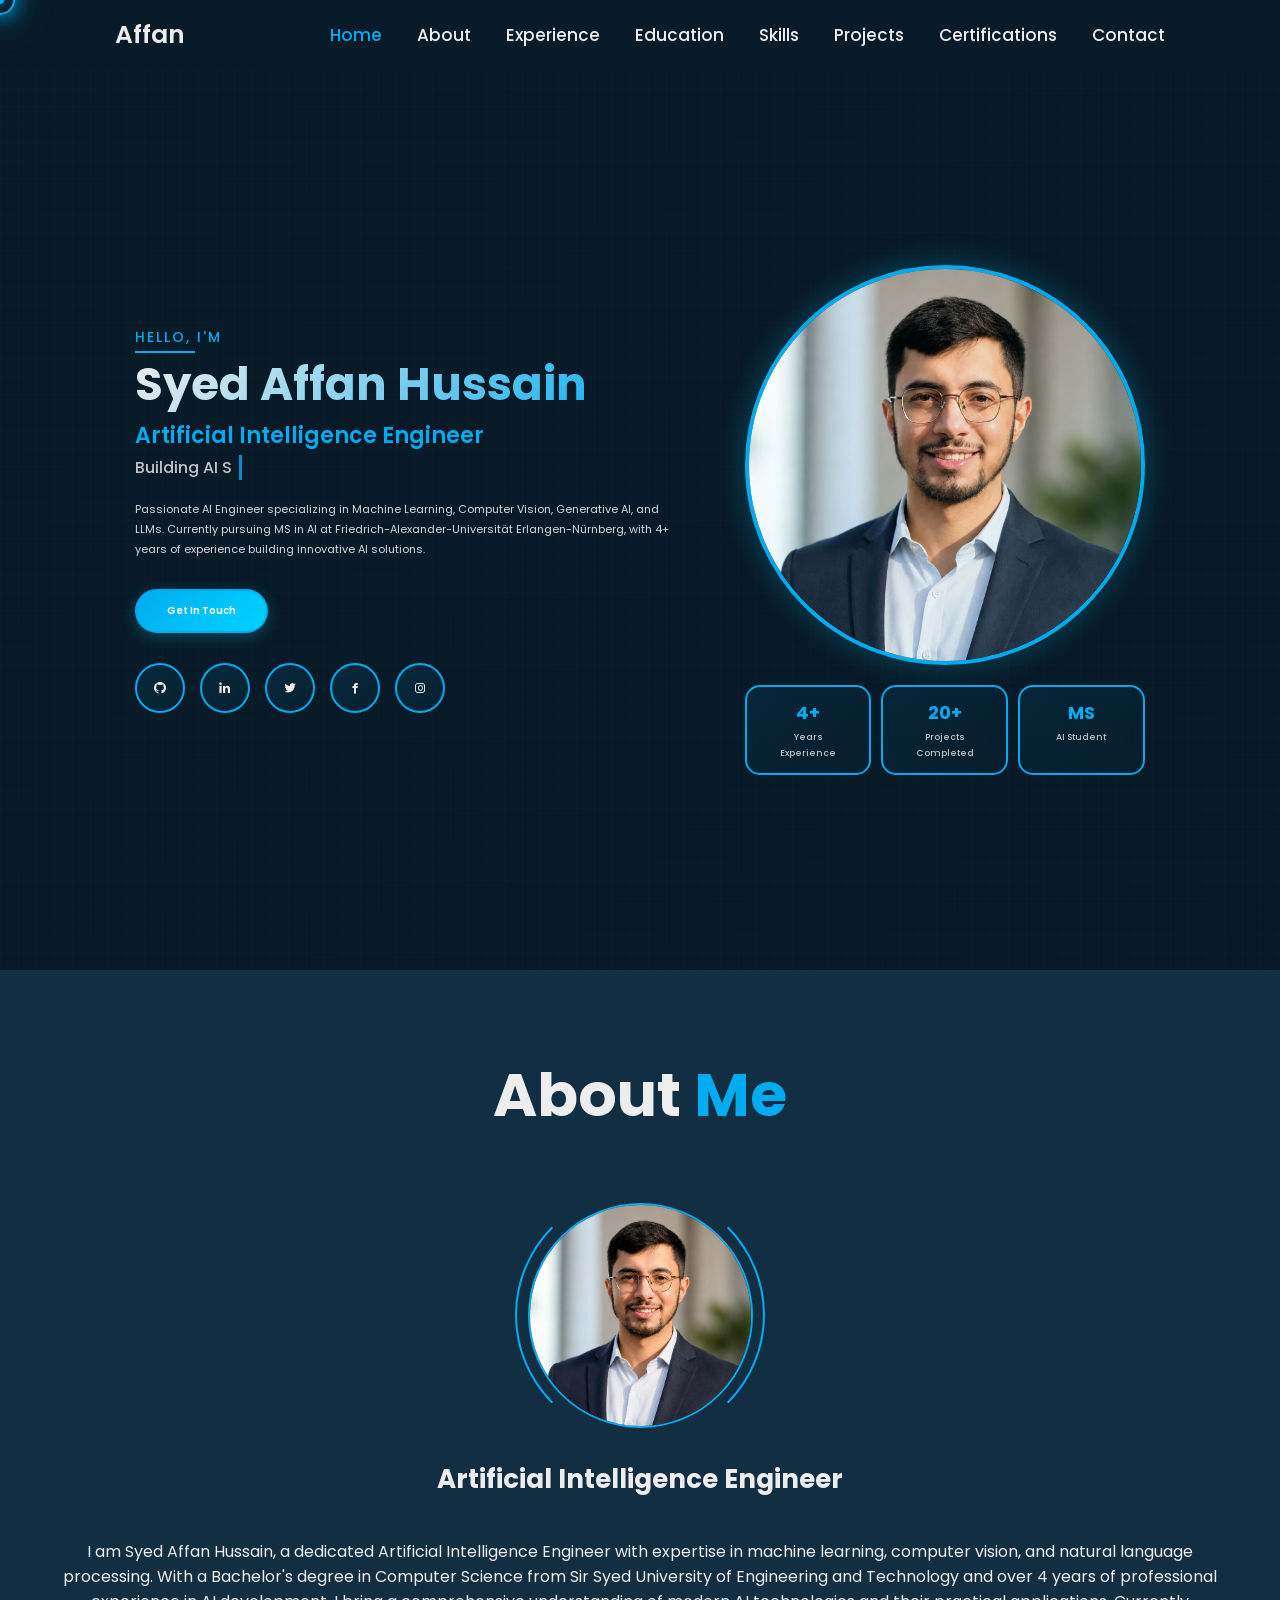
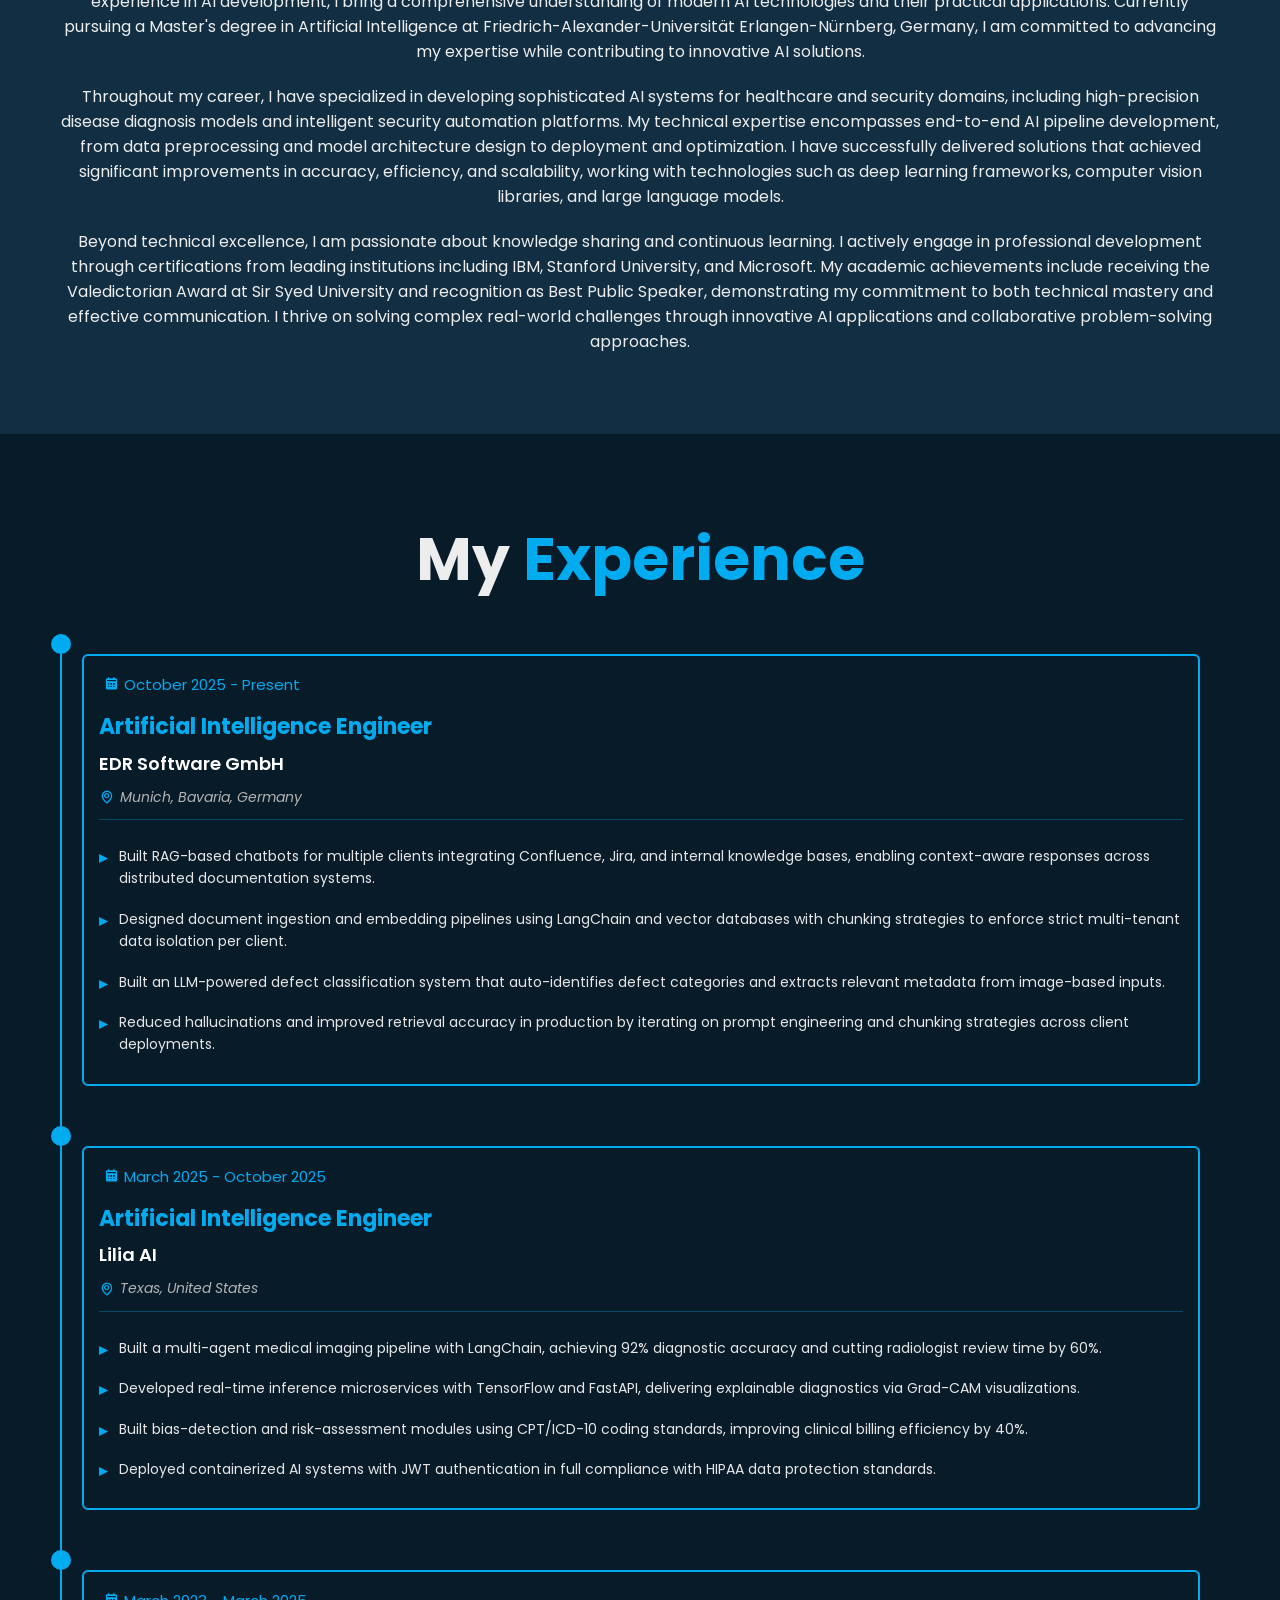
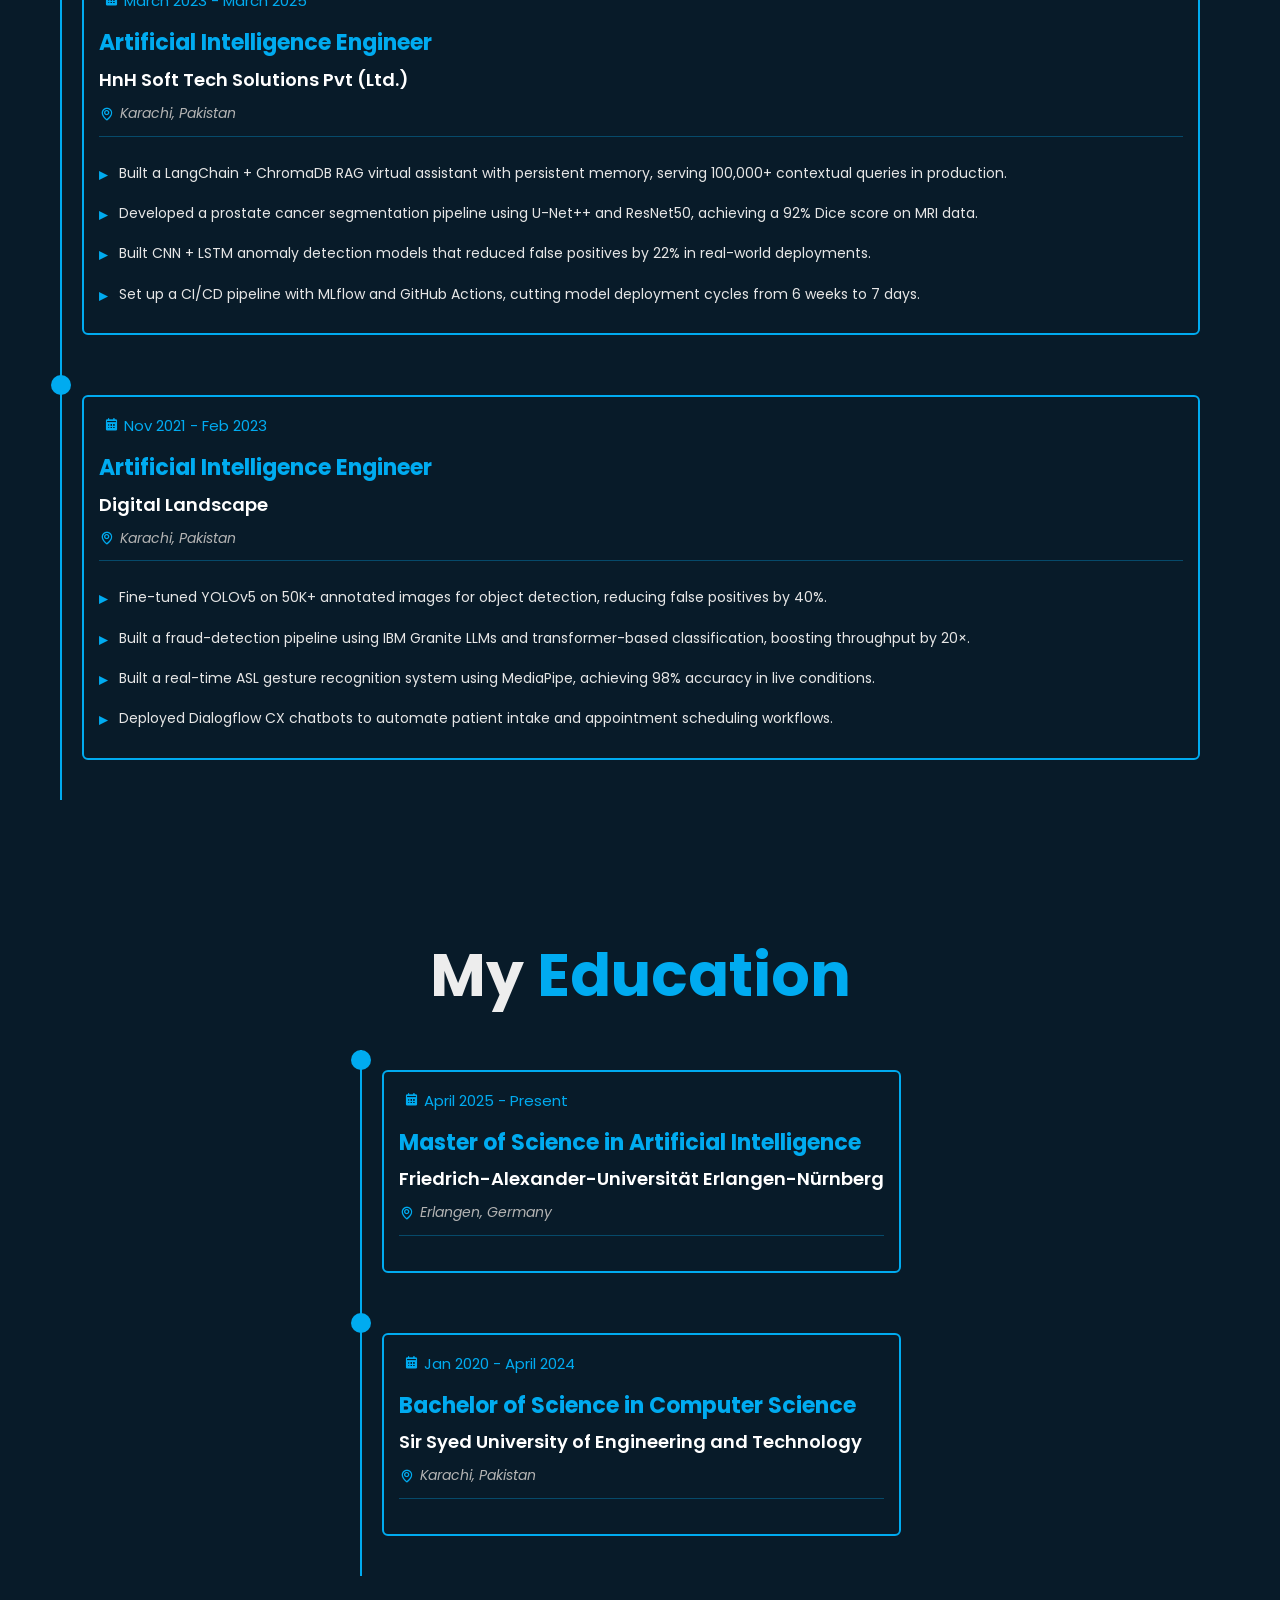
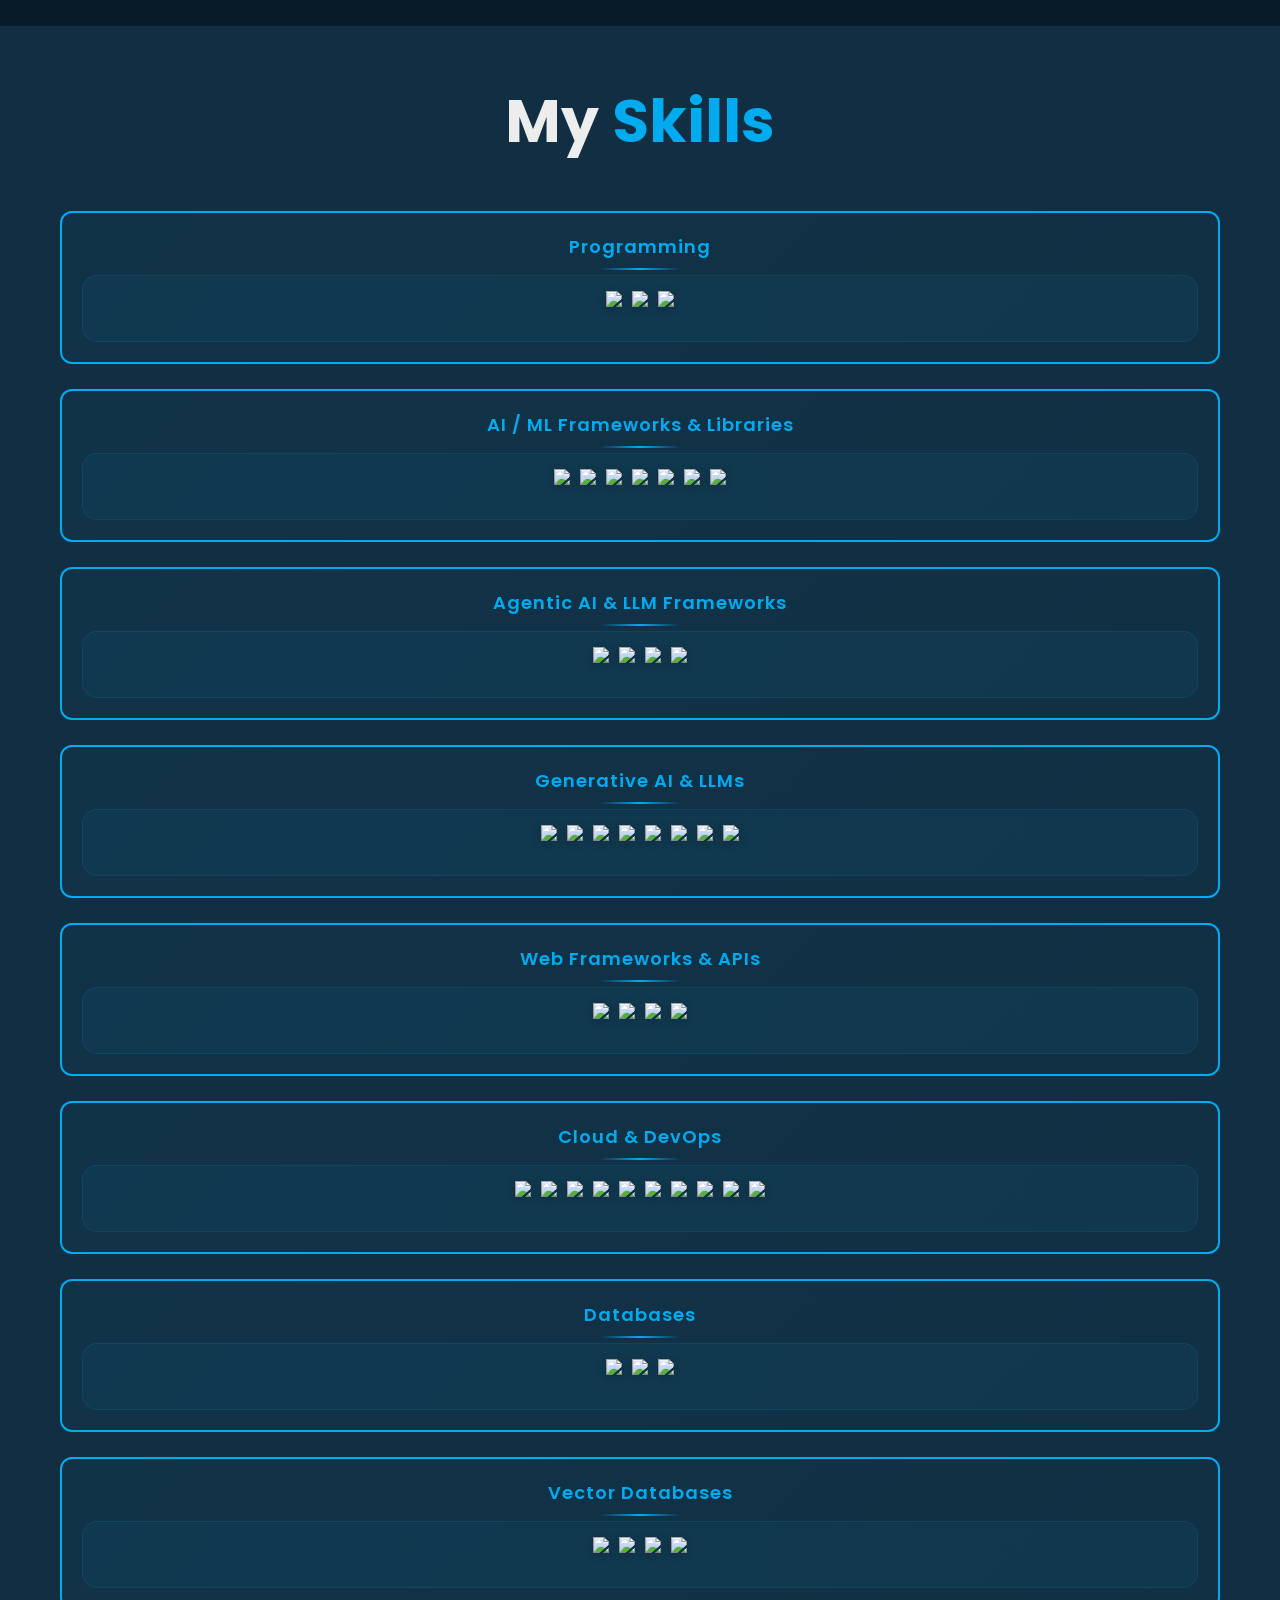
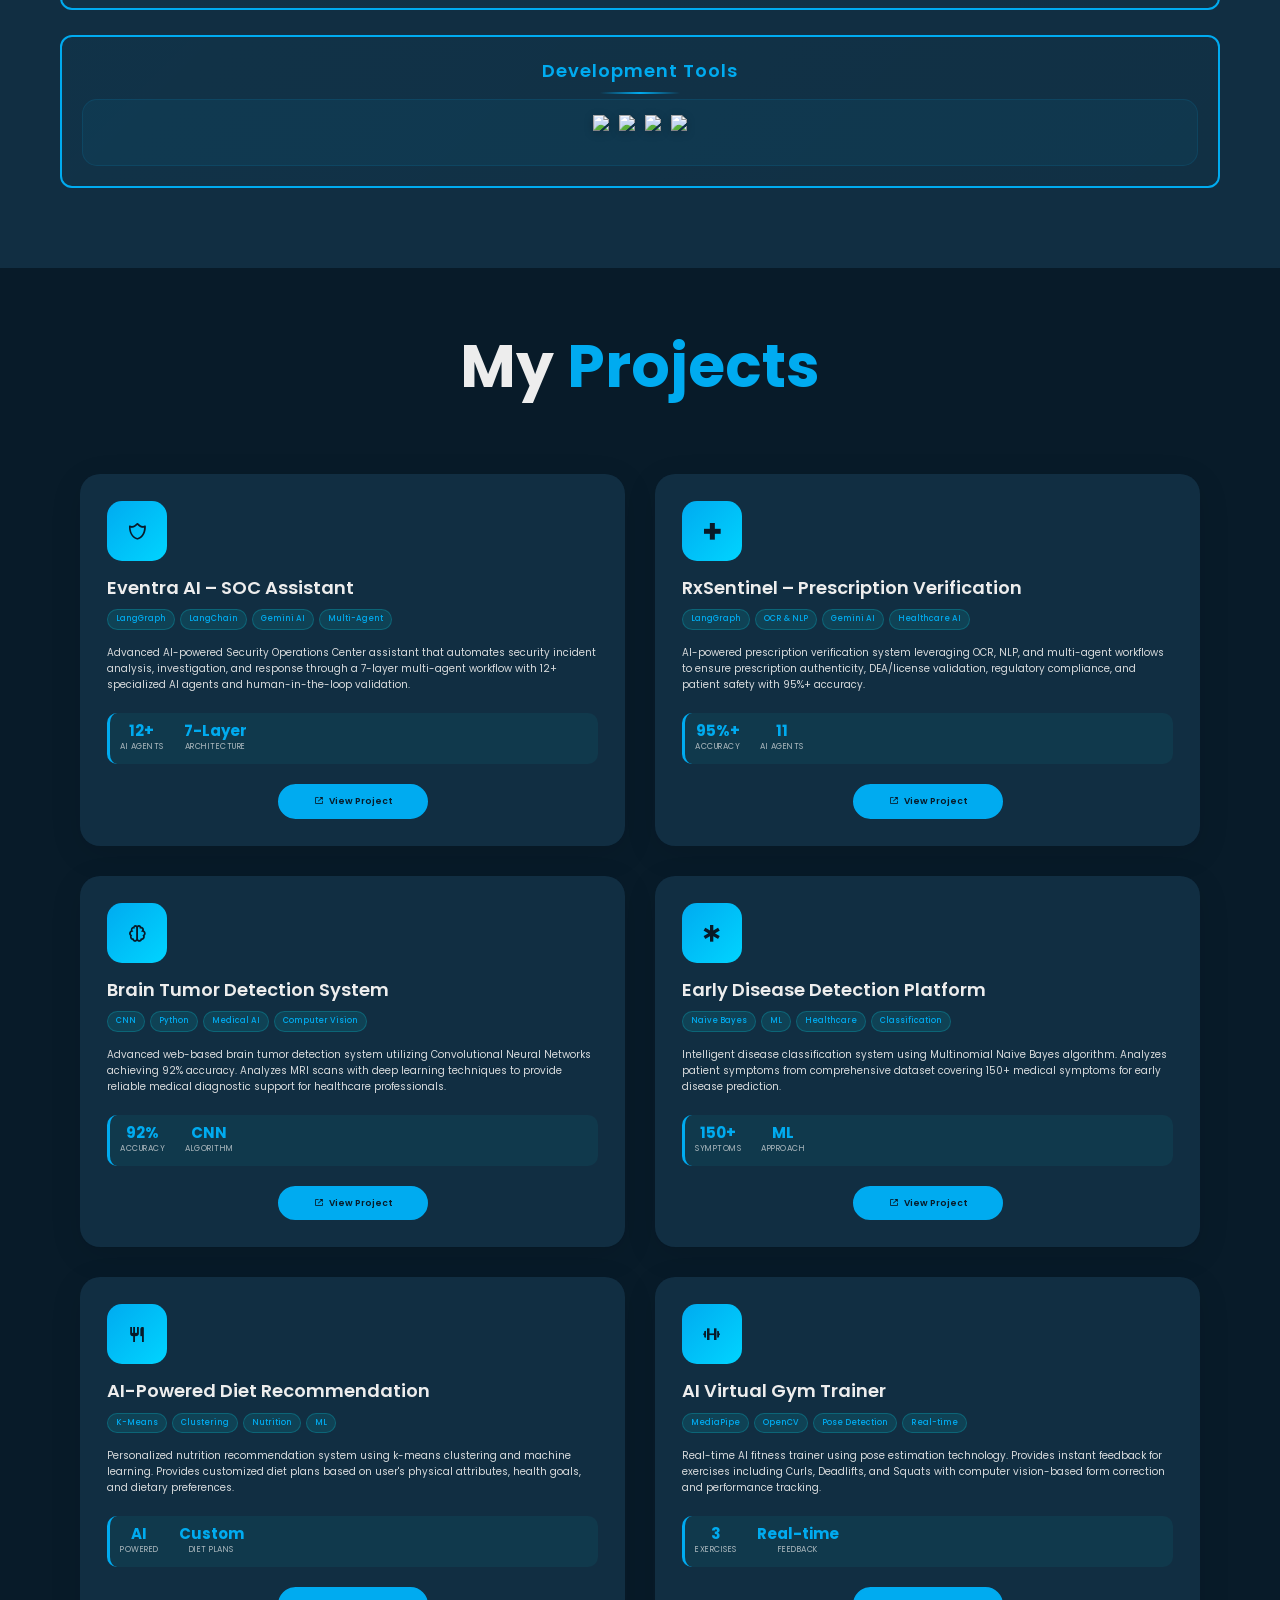
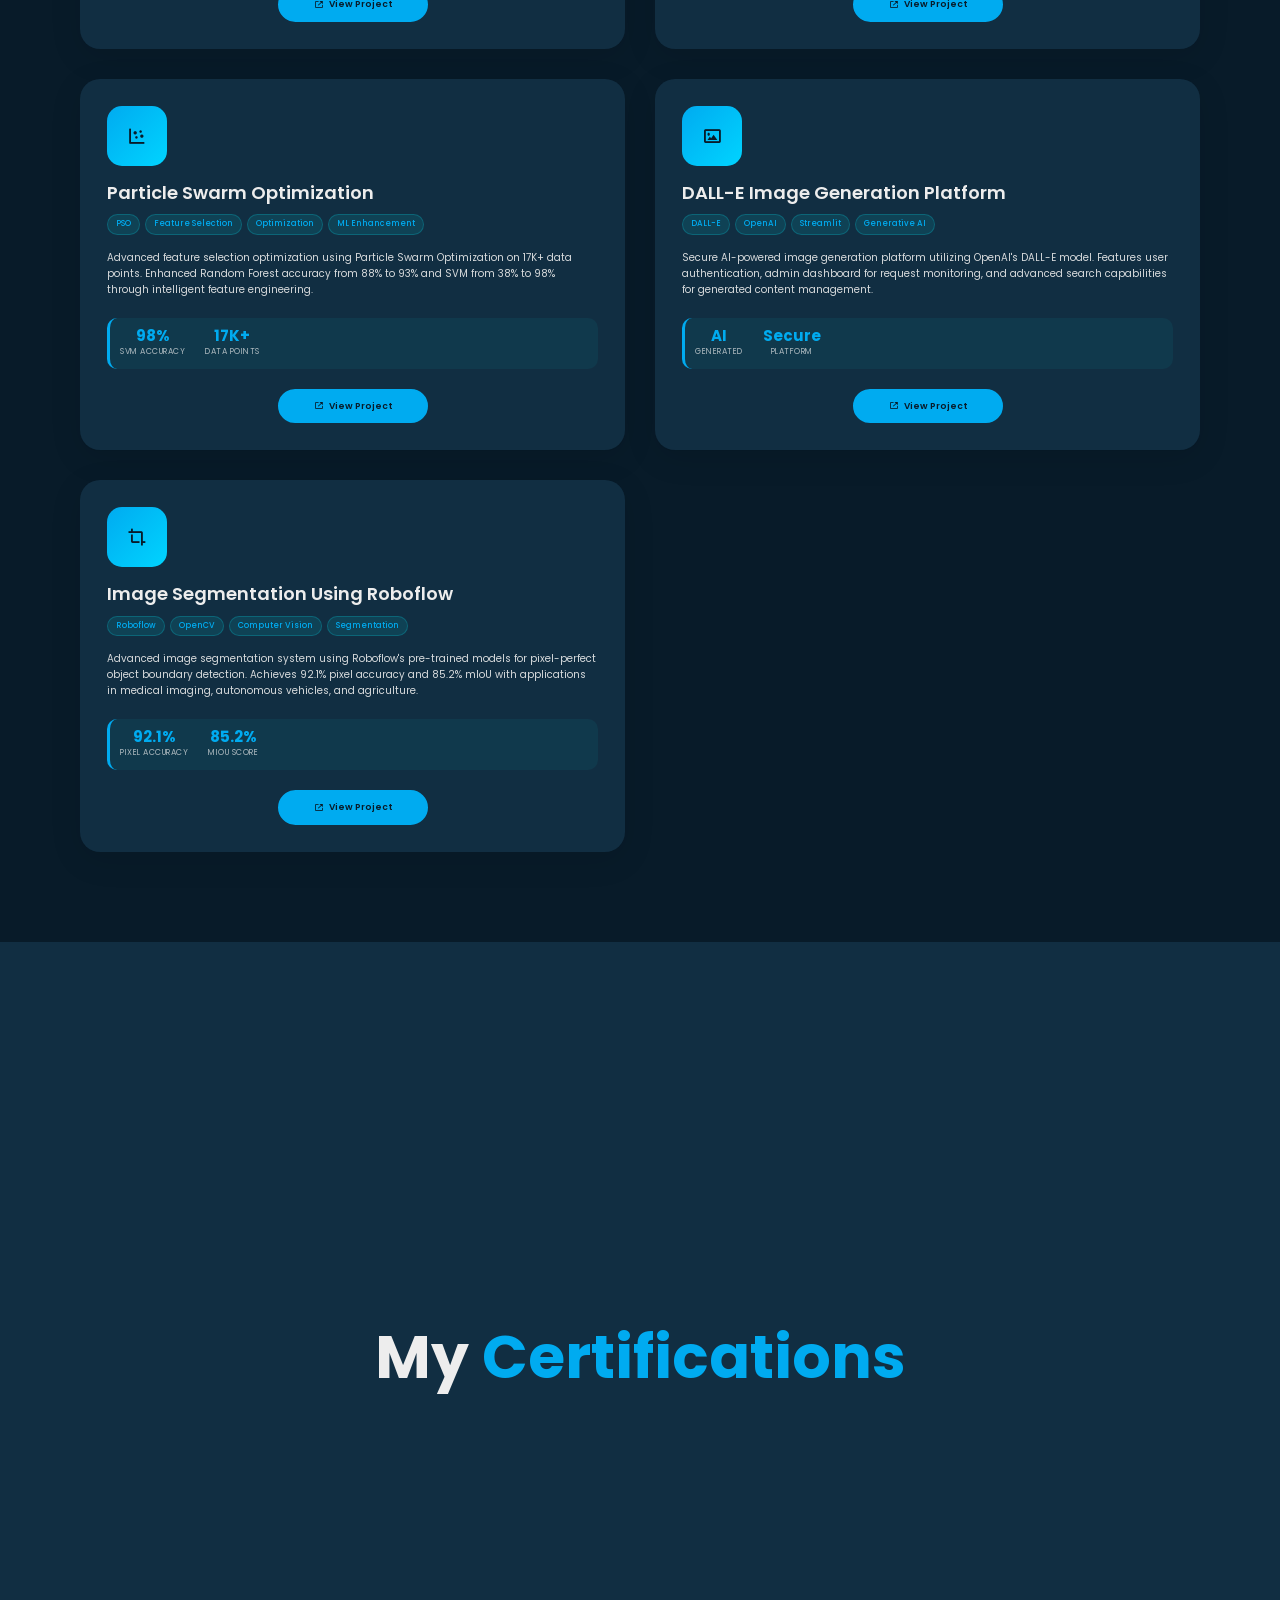
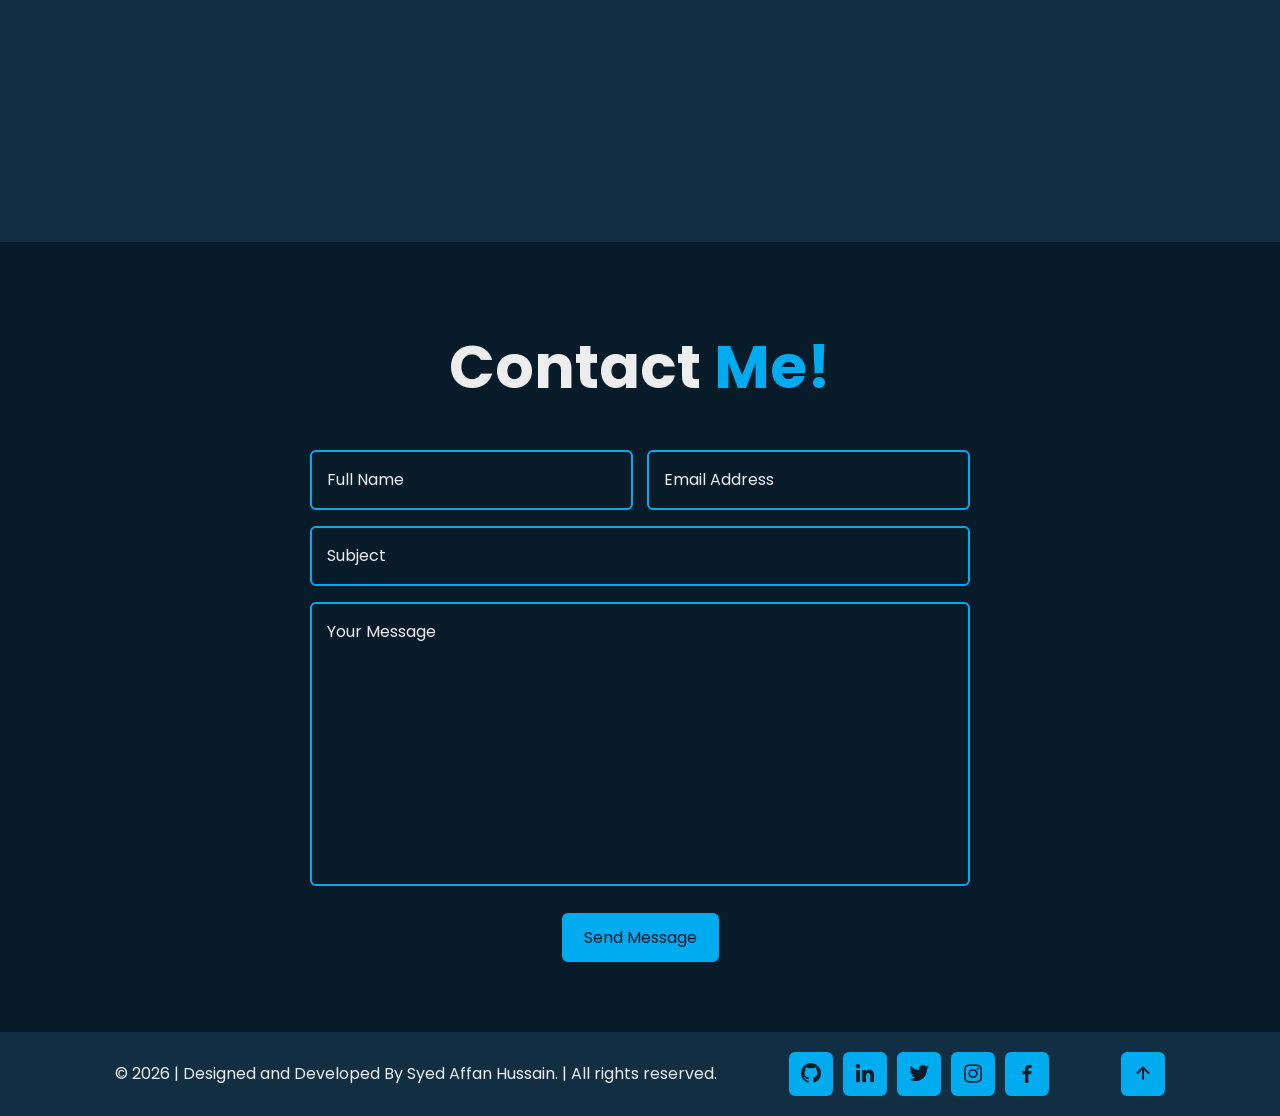
==== commit 34424ac5: "update experience" ====
--- a/index.html
+++ b/index.html
@@ -199,10 +199,10 @@
                     </span>
                   </div>
                   <ul class="experience-description">
-                    <li>Developed enterprise-grade RAG-based chatbots integrating Confluence, Jira, and internal knowledge bases for multiple clients, enabling accurate context-aware responses across distributed organizations.</li>
-                    <li>Designed scalable document ingestion and embedding pipelines using LangChain, vector databases, and chunking strategies to support multi-tenant client data isolation.</li>
-                    <li>Implemented an LLM-powered defect classification system to automatically identify defect categories and relevant metadata from image-based defect inputs.</li>
-                    <li>Optimized prompt engineering and retrieval strategies to improve classification accuracy and reduce hallucinations in production environments.</li>
+                    <li>Built RAG-based chatbots for multiple clients integrating Confluence, Jira, and internal knowledge bases, enabling context-aware responses across distributed documentation systems.</li>
+                    <li>Designed document ingestion and embedding pipelines using LangChain and vector databases with chunking strategies to enforce strict multi-tenant data isolation per client.</li>
+                    <li>Built an LLM-powered defect classification system that auto-identifies defect categories and extracts relevant metadata from image-based inputs.</li>
+                    <li>Reduced hallucinations and improved retrieval accuracy in production by iterating on prompt engineering and chunking strategies across client deployments.</li>
                   </ul>
                 </div>
               </div>
@@ -223,10 +223,10 @@
                     </span>
                   </div>
                   <ul class="experience-description">
-                    <li>Engineered a multi-agent AI imaging pipeline with LangChain, increasing diagnostic reliability by 92% and reducing radiologist review time by 60%.</li>
-                    <li>Developed real-time inference microservices integrating TensorFlow models into FastAPI, enabling explainable medical diagnostics through Grad-CAM visualizations.</li>
-                    <li>Designed and implemented bias-detection and risk-assessment modules using CPT/ICD-10 coding, improving clinical billing efficiency by 40%.</li>
-                    <li>Deployed secure, containerized AI systems with JWT-based authentication, ensuring full compliance with HIPAA data protection standards.</li>
+                    <li>Built a multi-agent medical imaging pipeline with LangChain, achieving 92% diagnostic accuracy and cutting radiologist review time by 60%.</li>
+                    <li>Developed real-time inference microservices with TensorFlow and FastAPI, delivering explainable diagnostics via Grad-CAM visualizations.</li>
+                    <li>Built bias-detection and risk-assessment modules using CPT/ICD-10 coding standards, improving clinical billing efficiency by 40%.</li>
+                    <li>Deployed containerized AI systems with JWT authentication in full compliance with HIPAA data protection standards.</li>
                   </ul>
                 </div>
               </div>
@@ -247,10 +247,10 @@
                     </span>
                   </div>
                   <ul class="experience-description">
-                    <li>Architected a LangChain + ChromaDB virtual assistant handling 100,000+ contextual queries with retrieval-augmented generation (RAG) and persistent memory.</li>
-                    <li>Orchestrated a prostate cancer segmentation pipeline (U-Net++, ResNet50) achieving 92% Dice score and improving MRI classification accuracy.</li>
-                    <li>Crafted anomaly detection models combining CNN and LSTM architectures, reducing false positives by 22%.</li>
-                    <li>Instituted CI/CD model release infrastructure with MLflow and GitHub Actions, shortening deployment cycles from 6 weeks to 7 days.</li>
+                    <li>Built a LangChain + ChromaDB RAG virtual assistant with persistent memory, serving 100,000+ contextual queries in production.</li>
+                    <li>Developed a prostate cancer segmentation pipeline using U-Net++ and ResNet50, achieving a 92% Dice score on MRI data.</li>
+                    <li>Built CNN + LSTM anomaly detection models that reduced false positives by 22% in real-world deployments.</li>
+                    <li>Set up a CI/CD pipeline with MLflow and GitHub Actions, cutting model deployment cycles from 6 weeks to 7 days.</li>
                   </ul>
                 </div>
               </div>
@@ -271,10 +271,10 @@
                     </span>
                   </div>
                   <ul class="experience-description">
-                    <li>Fine-tuned YOLOv5 object detection models on 50K+ annotated images, cutting false positives by 40%.</li>
-                    <li>Deployed a fraud-detection pipeline using IBM Granite LLMs and transformer-based classification, elevating throughput by 20×.</li>
-                    <li>Constructed an ASL (American Sign Language) gesture recognition system using MediaPipe with 98% real-time accuracy.</li>
-                    <li>Programmed and released Dialogflow CX chatbots to automate patient intake and appointment scheduling.</li>
+                    <li>Fine-tuned YOLOv5 on 50K+ annotated images for object detection, reducing false positives by 40%.</li>
+                    <li>Built a fraud-detection pipeline using IBM Granite LLMs and transformer-based classification, boosting throughput by 20×.</li>
+                    <li>Built a real-time ASL gesture recognition system using MediaPipe, achieving 98% accuracy in live conditions.</li>
+                    <li>Deployed Dialogflow CX chatbots to automate patient intake and appointment scheduling workflows.</li>
                   </ul>
                 </div>
               </div>
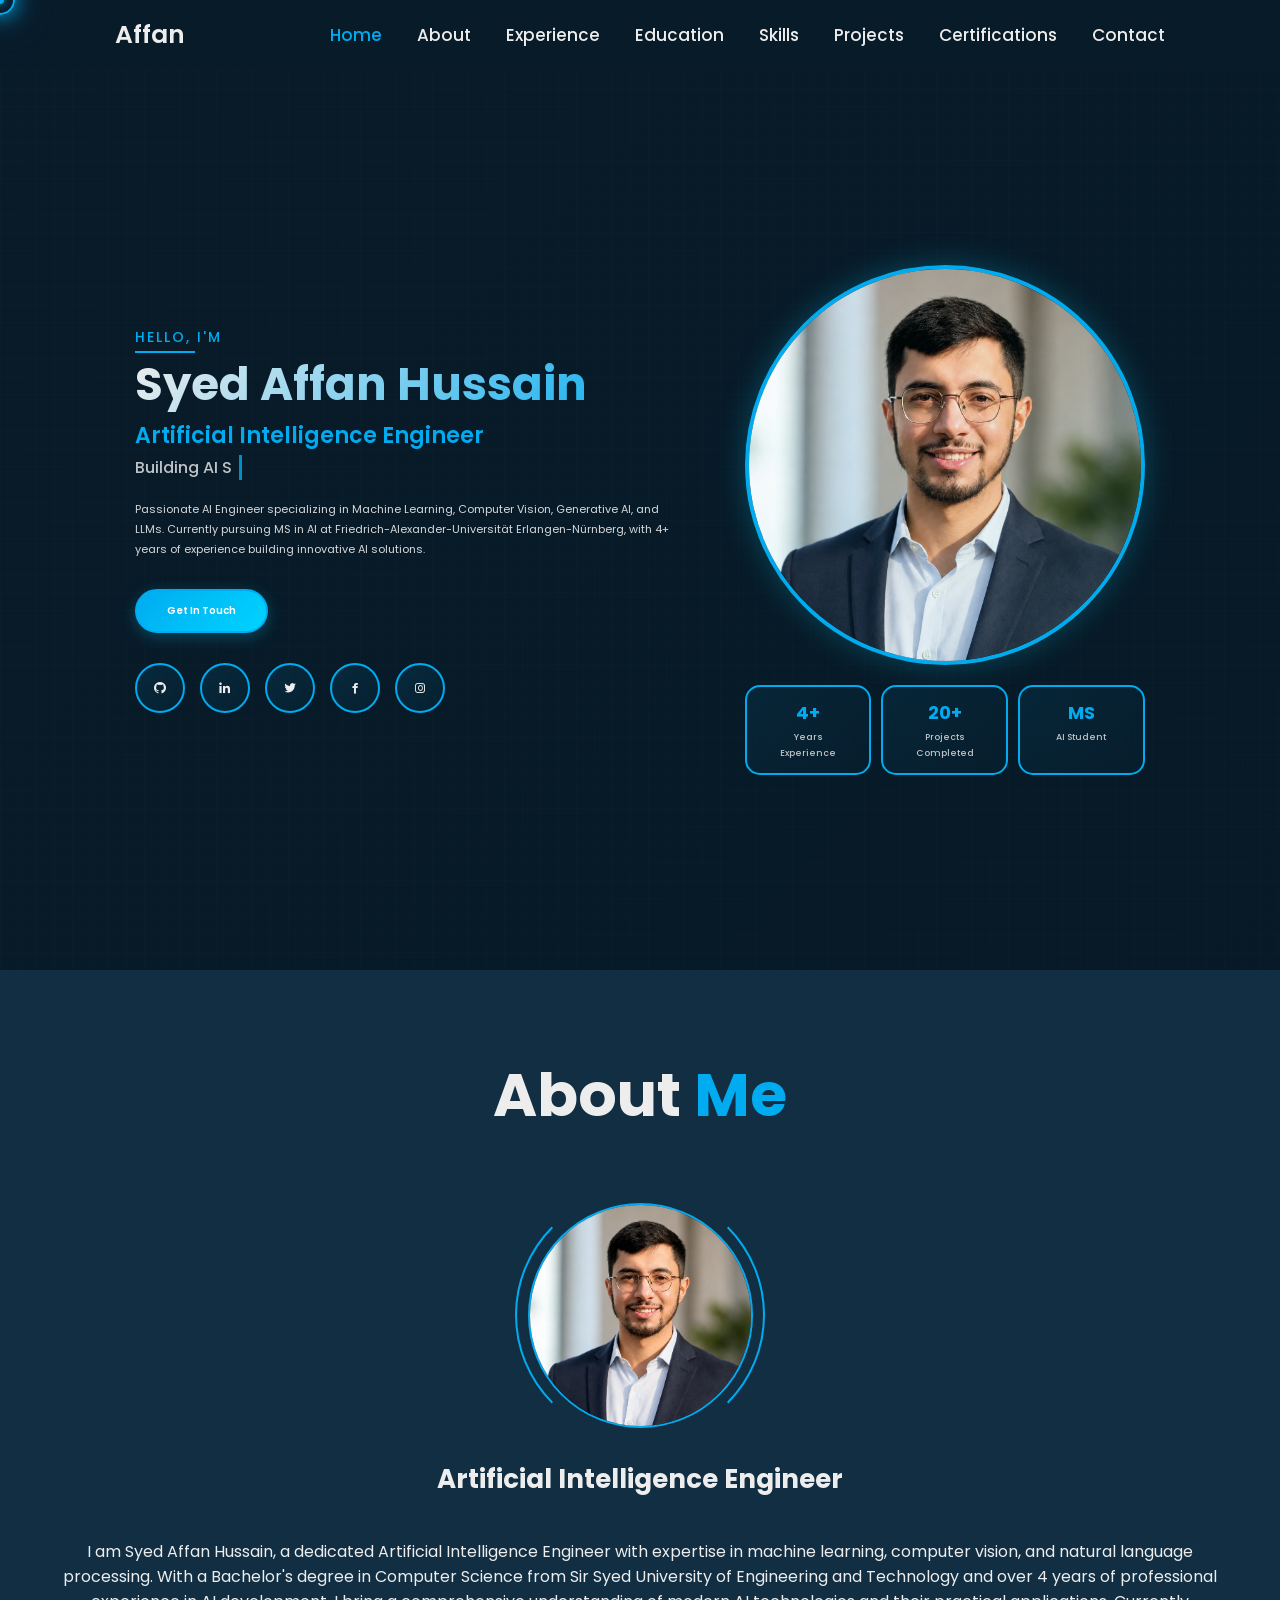
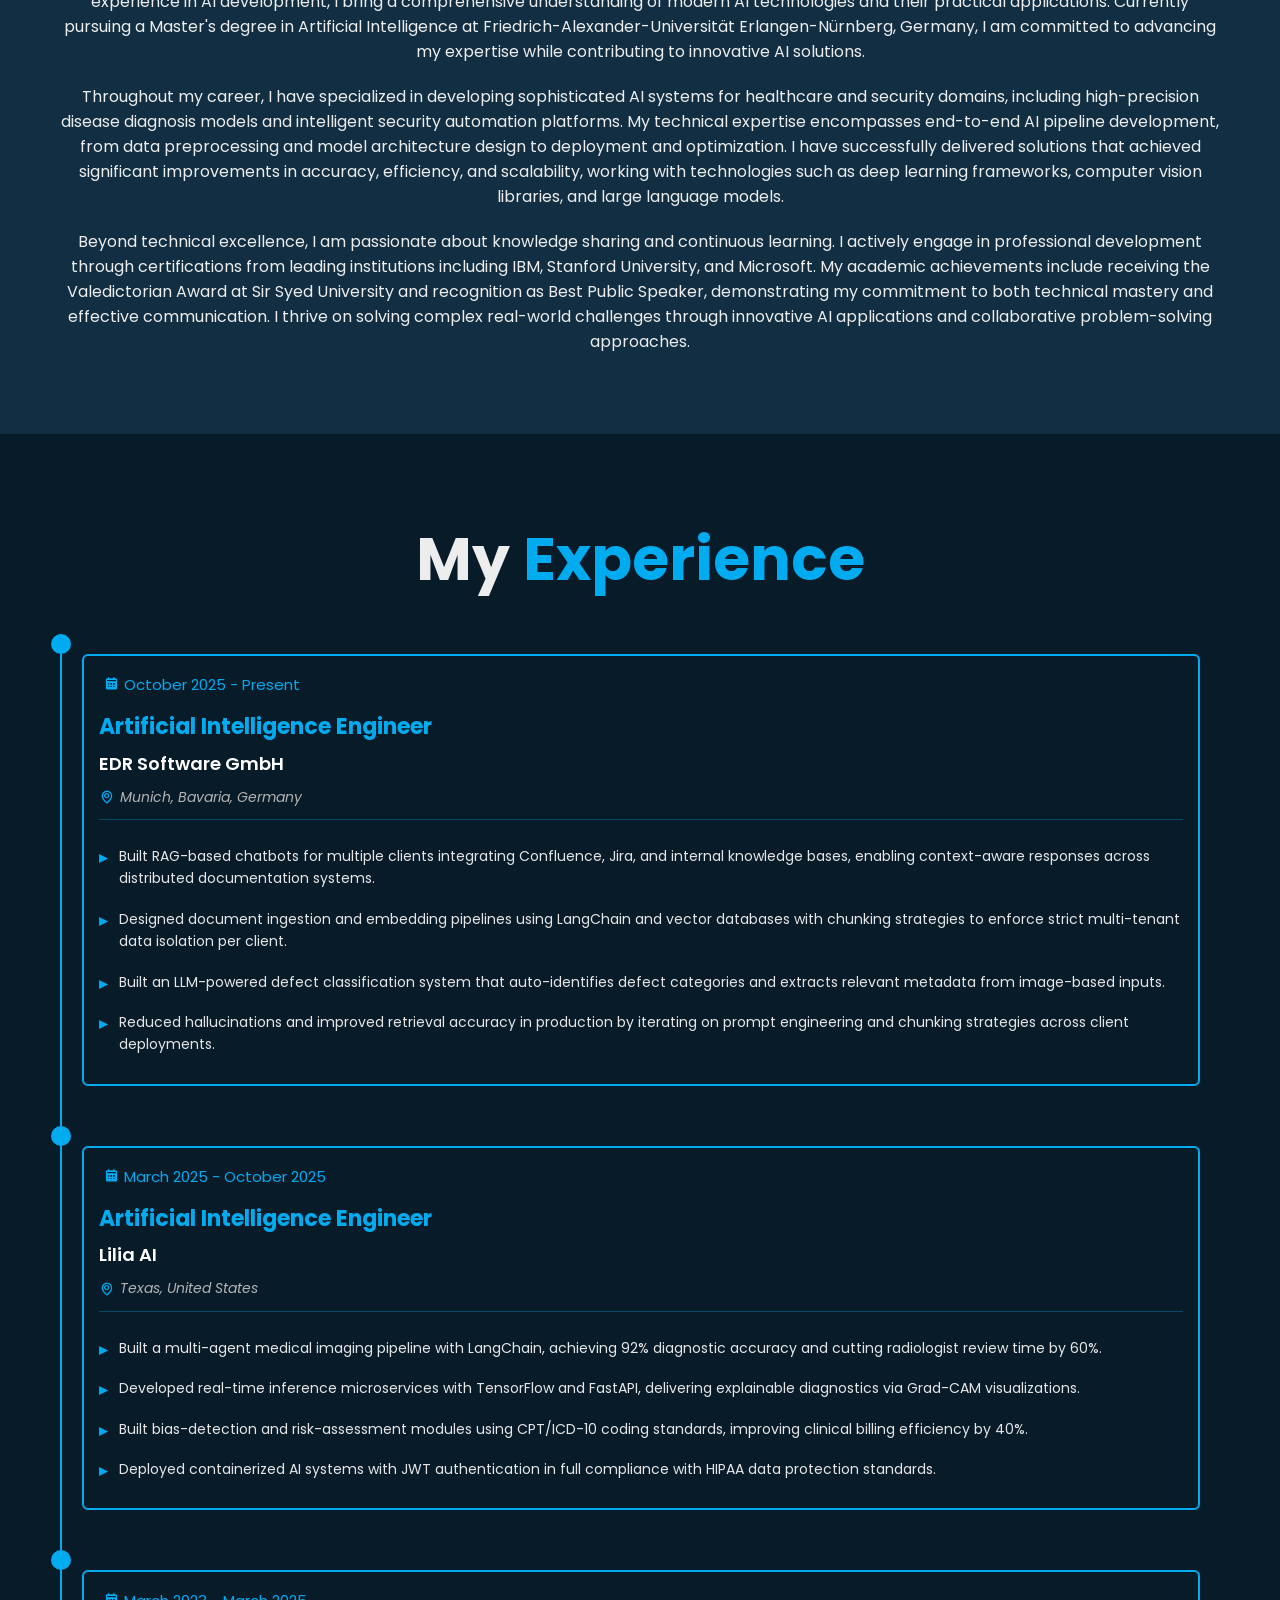
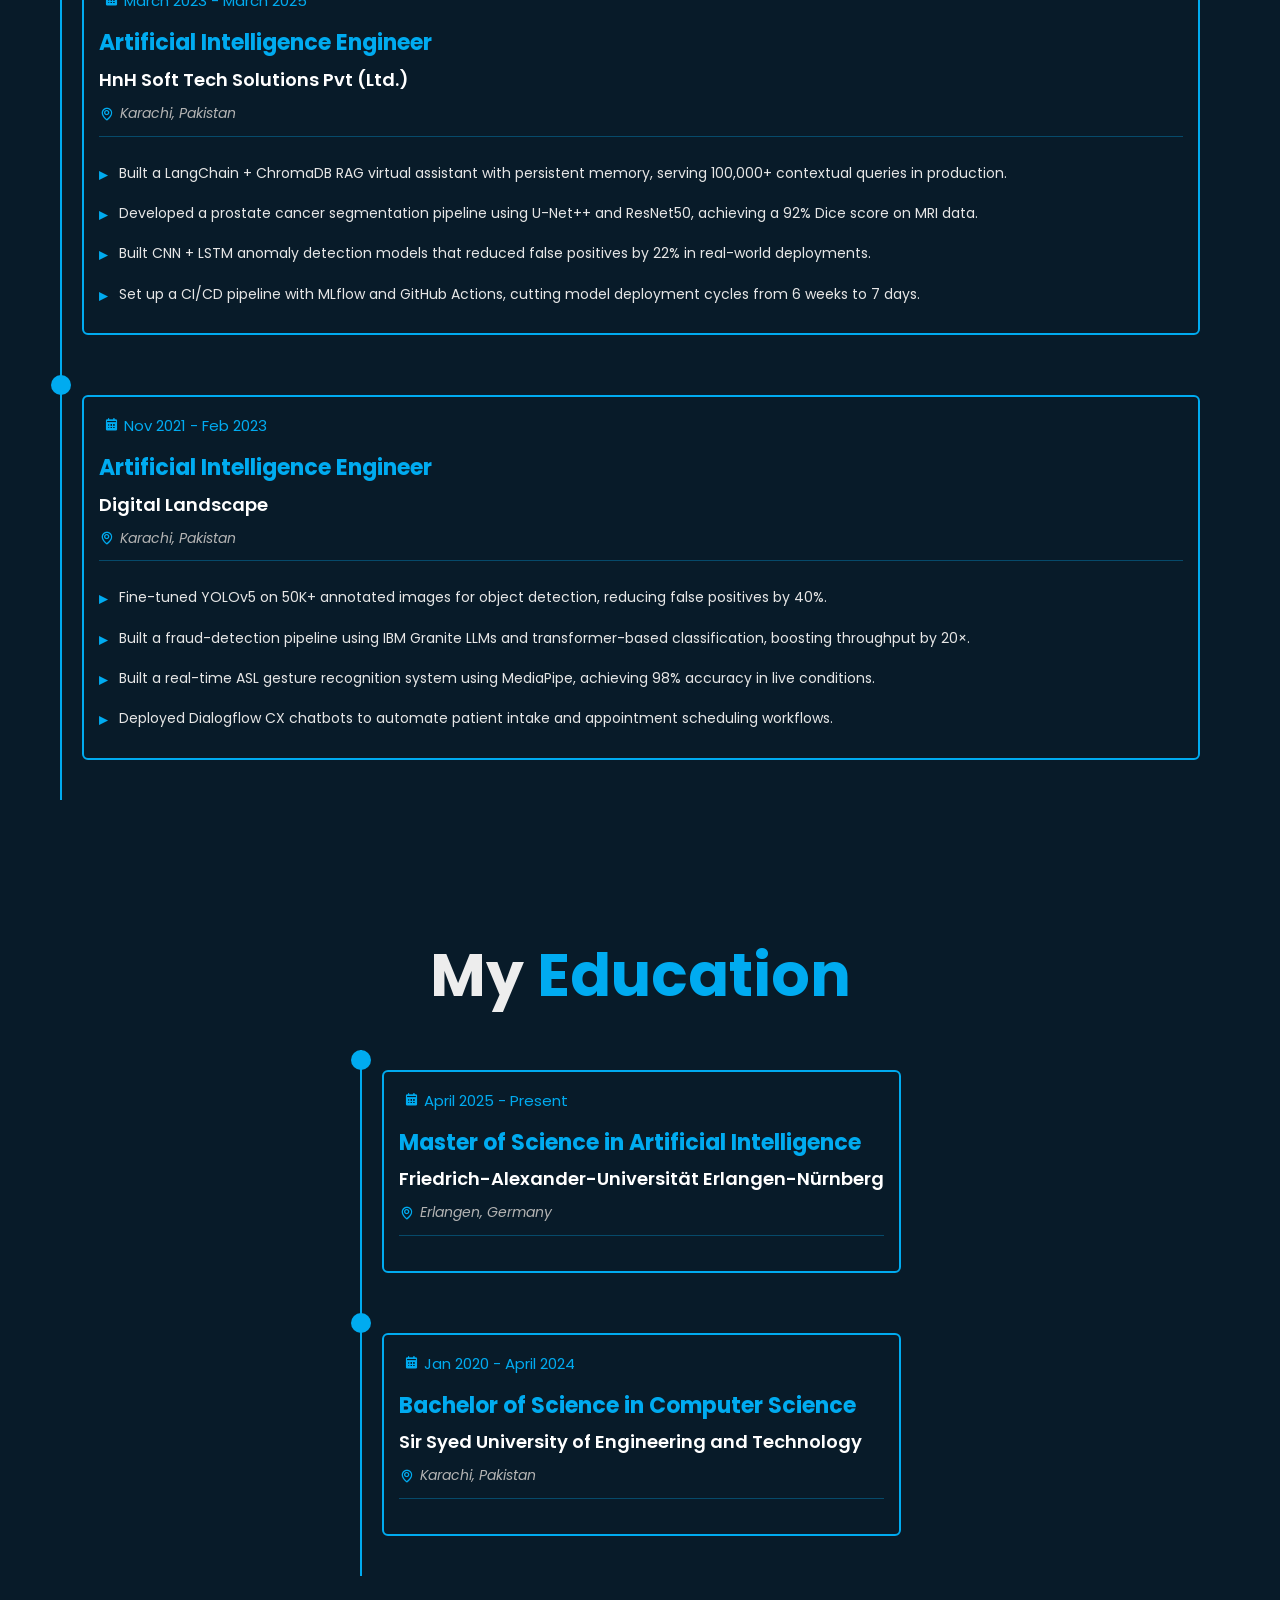
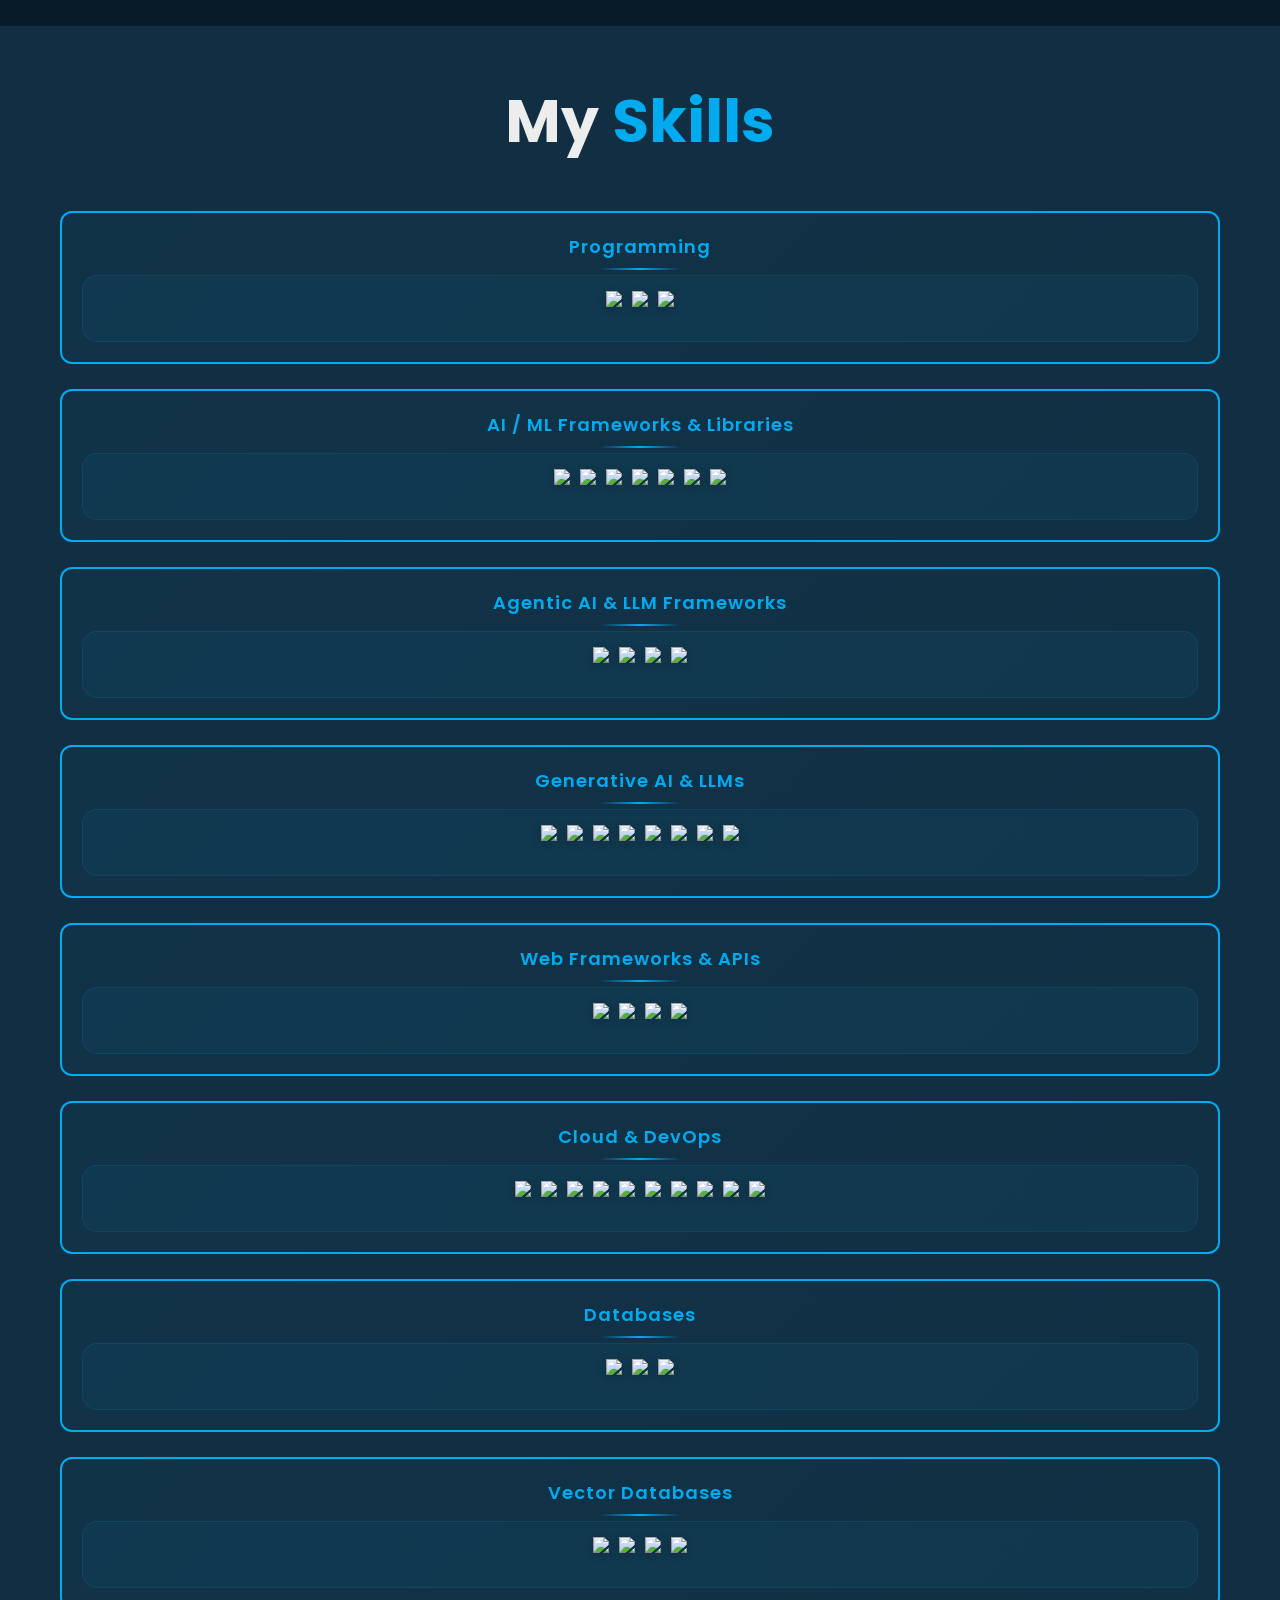
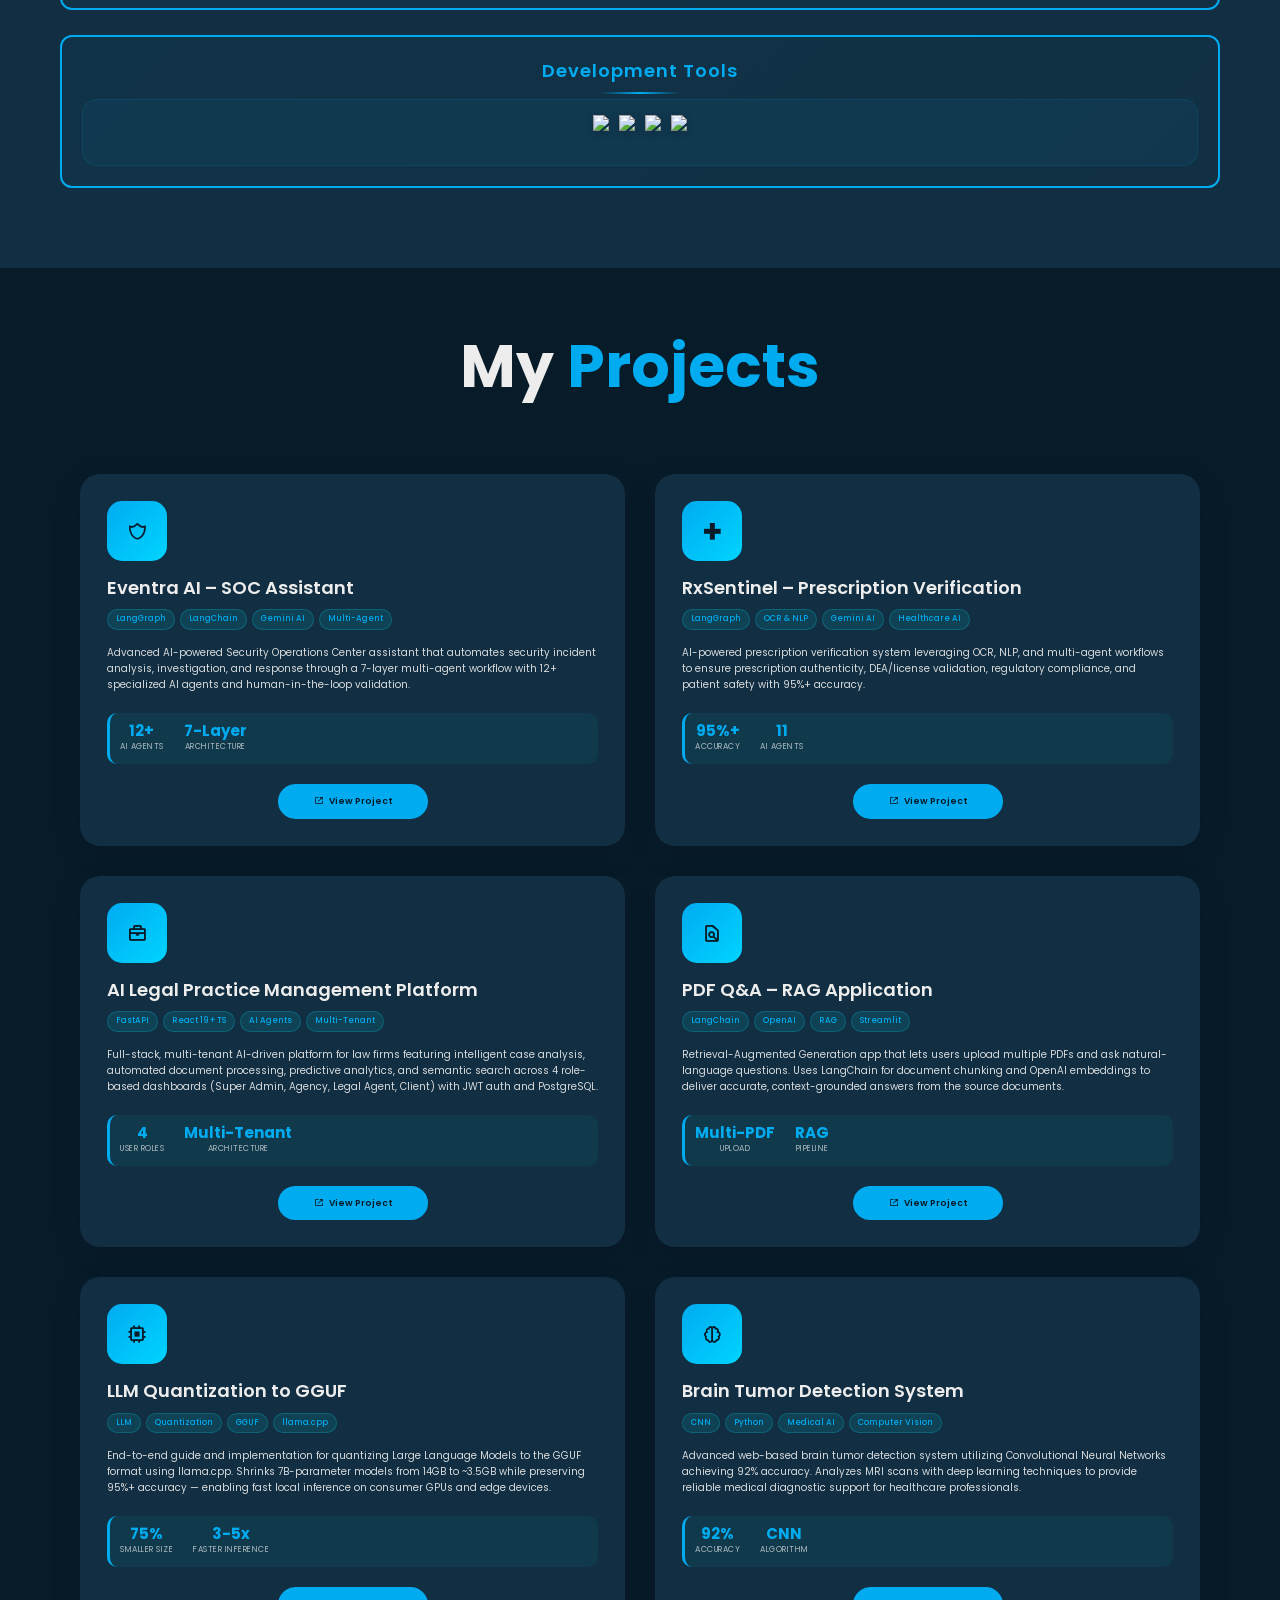
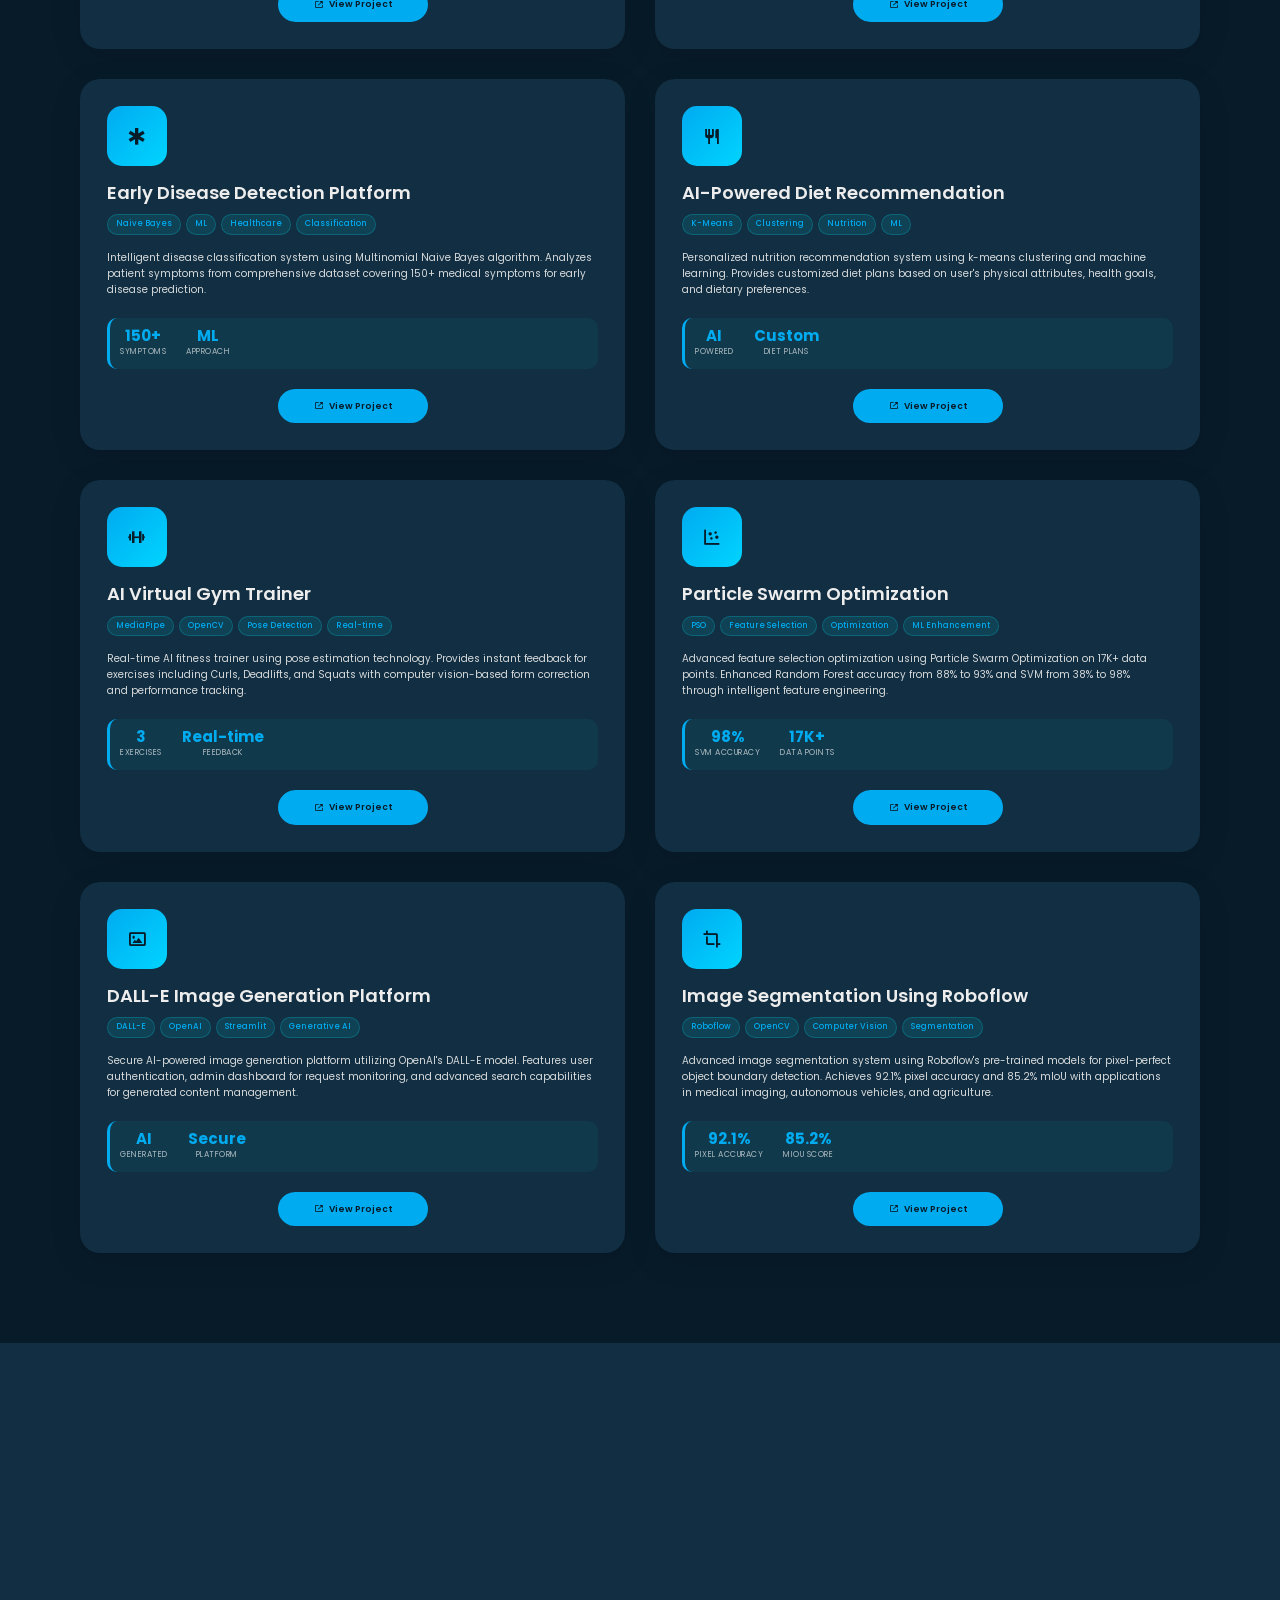
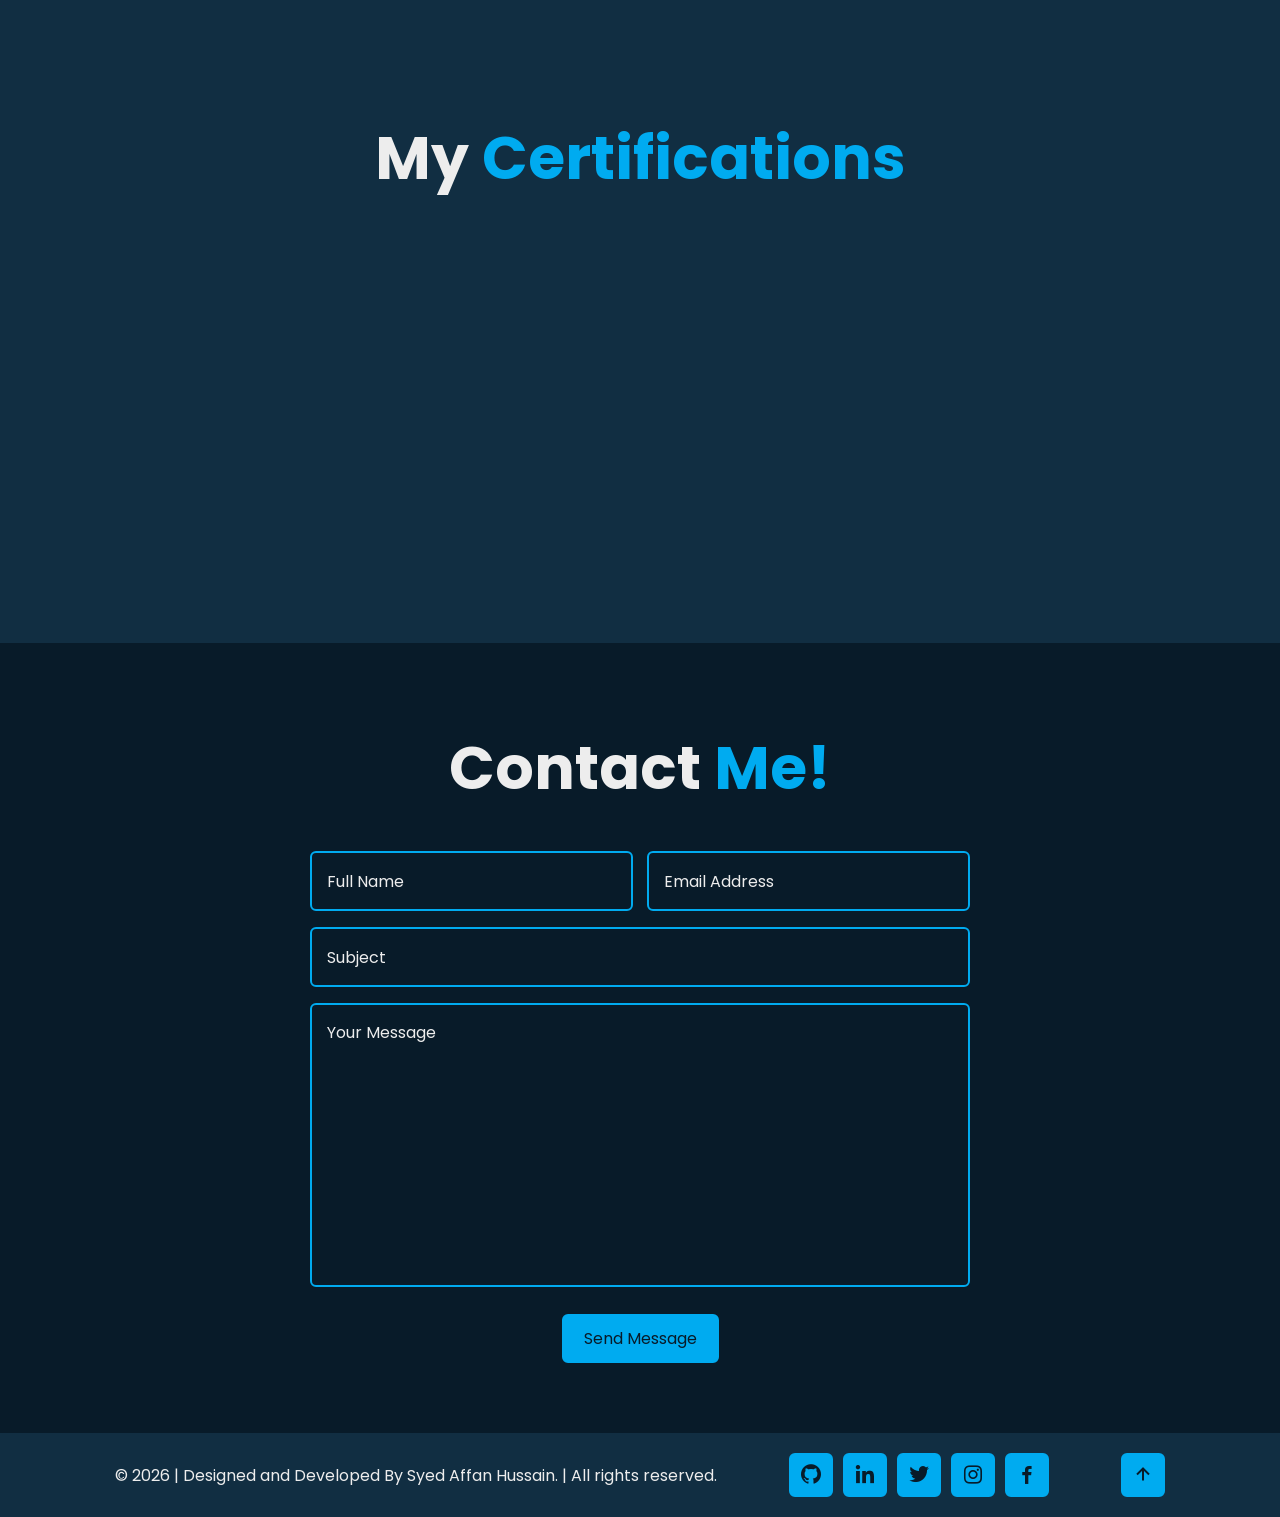
==== commit a2e5391a: "add new projects" ====
--- a/index.html
+++ b/index.html
@@ -531,6 +531,111 @@
 
           <div class="project-card">
             <div class="project-icon">
+              <i class='bx bx-briefcase'></i>
+            </div>
+            <div class="project-content">
+              <h3>AI Legal Practice Management Platform</h3>
+              <div class="project-tags">
+                <span class="tag">FastAPI</span>
+                <span class="tag">React 19 + TS</span>
+                <span class="tag">AI Agents</span>
+                <span class="tag">Multi-Tenant</span>
+              </div>
+              <p>
+                Full-stack, multi-tenant AI-driven platform for law firms featuring intelligent case analysis, automated
+                document processing, predictive analytics, and semantic search across 4 role-based dashboards
+                (Super Admin, Agency, Legal Agent, Client) with JWT auth and PostgreSQL.
+              </p>
+              <div class="project-metrics">
+                <div class="metric">
+                  <span class="metric-value">4</span>
+                  <span class="metric-label">User Roles</span>
+                </div>
+                <div class="metric">
+                  <span class="metric-value">Multi-Tenant</span>
+                  <span class="metric-label">Architecture</span>
+                </div>
+              </div>
+              <div class="project-links">
+                <a href="https://github.com/SyedAffan10/AI-Powered-Legal-Practice-Management-System" class="btn-demo" target="_blank" rel="noopener noreferrer">
+                  <i class='bx bx-link-external'></i>View Project
+                </a>
+              </div>
+            </div>
+          </div>
+
+          <div class="project-card">
+            <div class="project-icon">
+              <i class='bx bx-file-find'></i>
+            </div>
+            <div class="project-content">
+              <h3>PDF Q&A – RAG Application</h3>
+              <div class="project-tags">
+                <span class="tag">LangChain</span>
+                <span class="tag">OpenAI</span>
+                <span class="tag">RAG</span>
+                <span class="tag">Streamlit</span>
+              </div>
+              <p>
+                Retrieval-Augmented Generation app that lets users upload multiple PDFs and ask natural-language questions.
+                Uses LangChain for document chunking and OpenAI embeddings to deliver accurate, context-grounded answers
+                from the source documents.
+              </p>
+              <div class="project-metrics">
+                <div class="metric">
+                  <span class="metric-value">Multi-PDF</span>
+                  <span class="metric-label">Upload</span>
+                </div>
+                <div class="metric">
+                  <span class="metric-value">RAG</span>
+                  <span class="metric-label">Pipeline</span>
+                </div>
+              </div>
+              <div class="project-links">
+                <a href="https://github.com/SyedAffan10/Question-Answering-App-Using-LangChain" class="btn-demo" target="_blank" rel="noopener noreferrer">
+                  <i class='bx bx-link-external'></i>View Project
+                </a>
+              </div>
+            </div>
+          </div>
+
+          <div class="project-card">
+            <div class="project-icon">
+              <i class='bx bx-chip'></i>
+            </div>
+            <div class="project-content">
+              <h3>LLM Quantization to GGUF</h3>
+              <div class="project-tags">
+                <span class="tag">LLM</span>
+                <span class="tag">Quantization</span>
+                <span class="tag">GGUF</span>
+                <span class="tag">llama.cpp</span>
+              </div>
+              <p>
+                End-to-end guide and implementation for quantizing Large Language Models to the GGUF format using llama.cpp.
+                Shrinks 7B-parameter models from 14GB to ~3.5GB while preserving 95%+ accuracy — enabling fast local
+                inference on consumer GPUs and edge devices.
+              </p>
+              <div class="project-metrics">
+                <div class="metric">
+                  <span class="metric-value">75%</span>
+                  <span class="metric-label">Smaller Size</span>
+                </div>
+                <div class="metric">
+                  <span class="metric-value">3-5x</span>
+                  <span class="metric-label">Faster Inference</span>
+                </div>
+              </div>
+              <div class="project-links">
+                <a href="https://github.com/SyedAffan10/LLM-GGUF-Quantization" class="btn-demo" target="_blank" rel="noopener noreferrer">
+                  <i class='bx bx-link-external'></i>View Project
+                </a>
+              </div>
+            </div>
+          </div>
+
+          <div class="project-card">
+            <div class="project-icon">
               <i class='bx bx-brain'></i>
             </div>
             <div class="project-content">
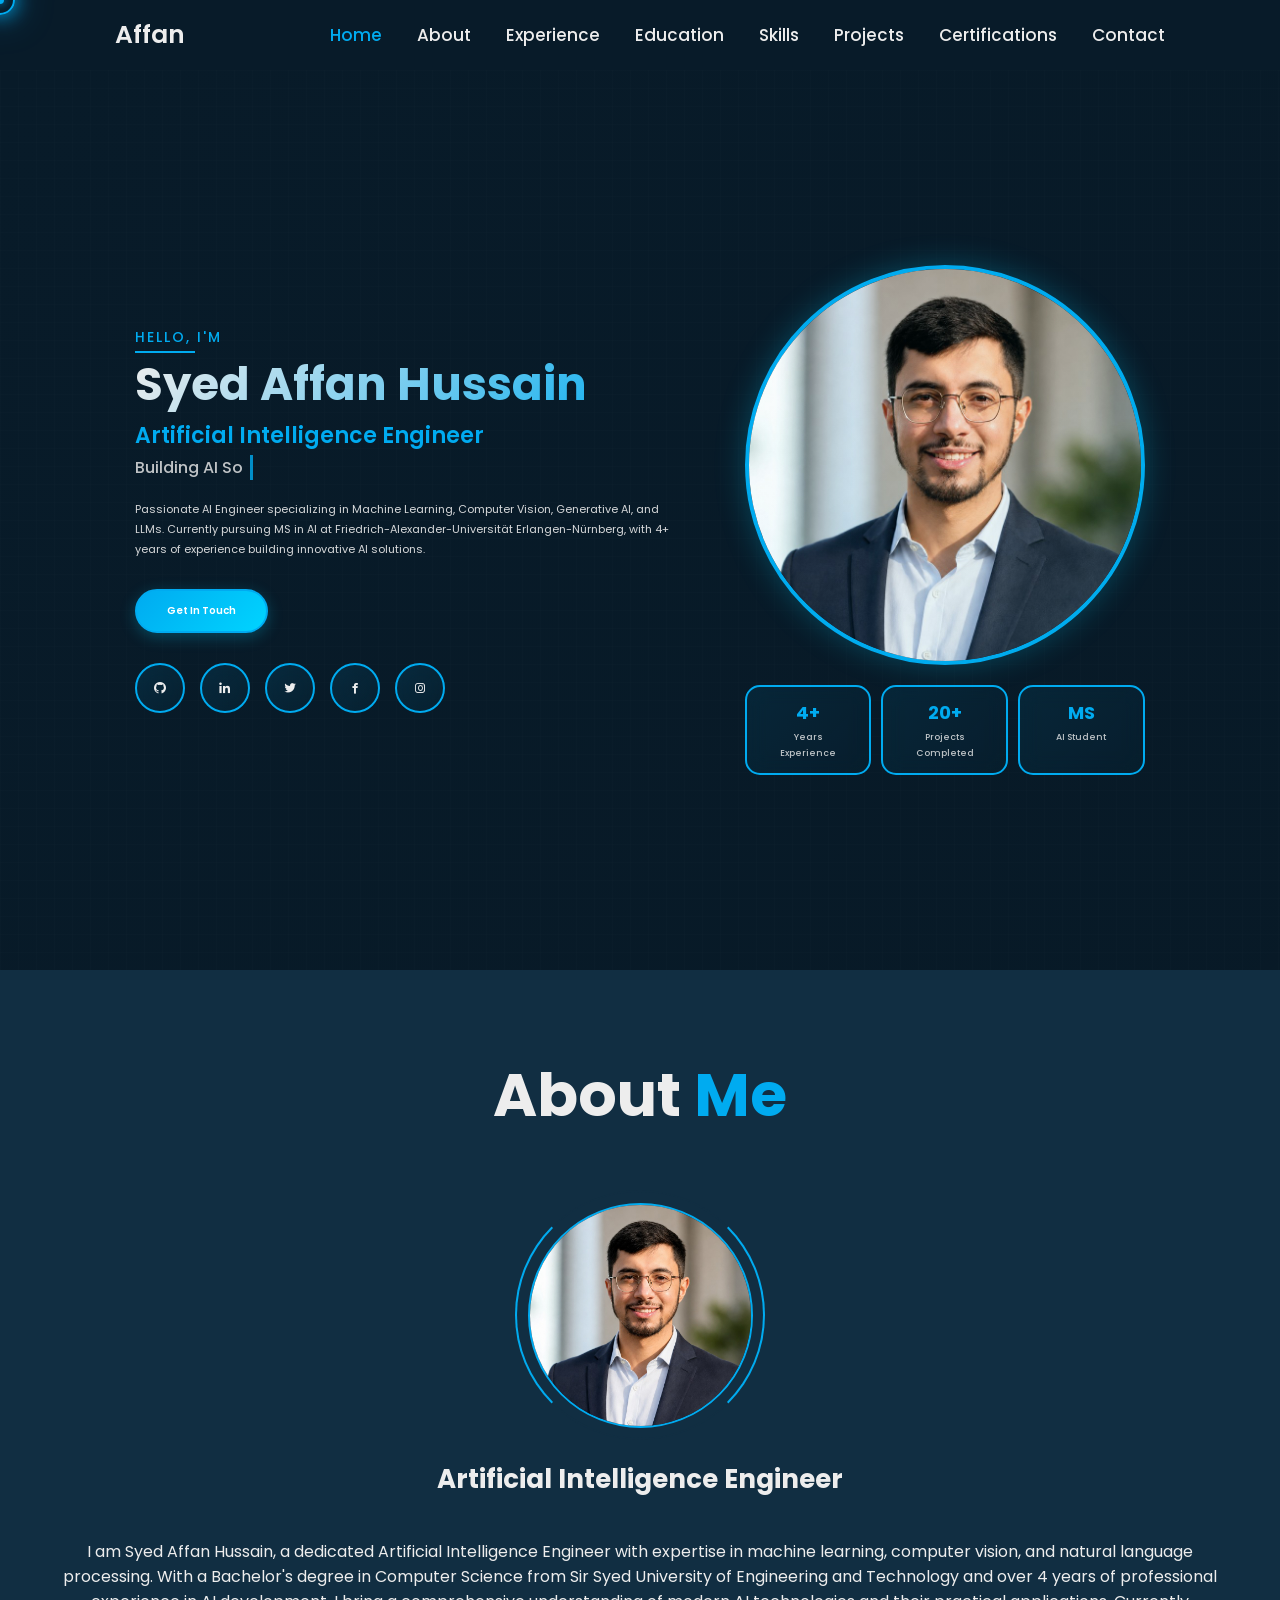
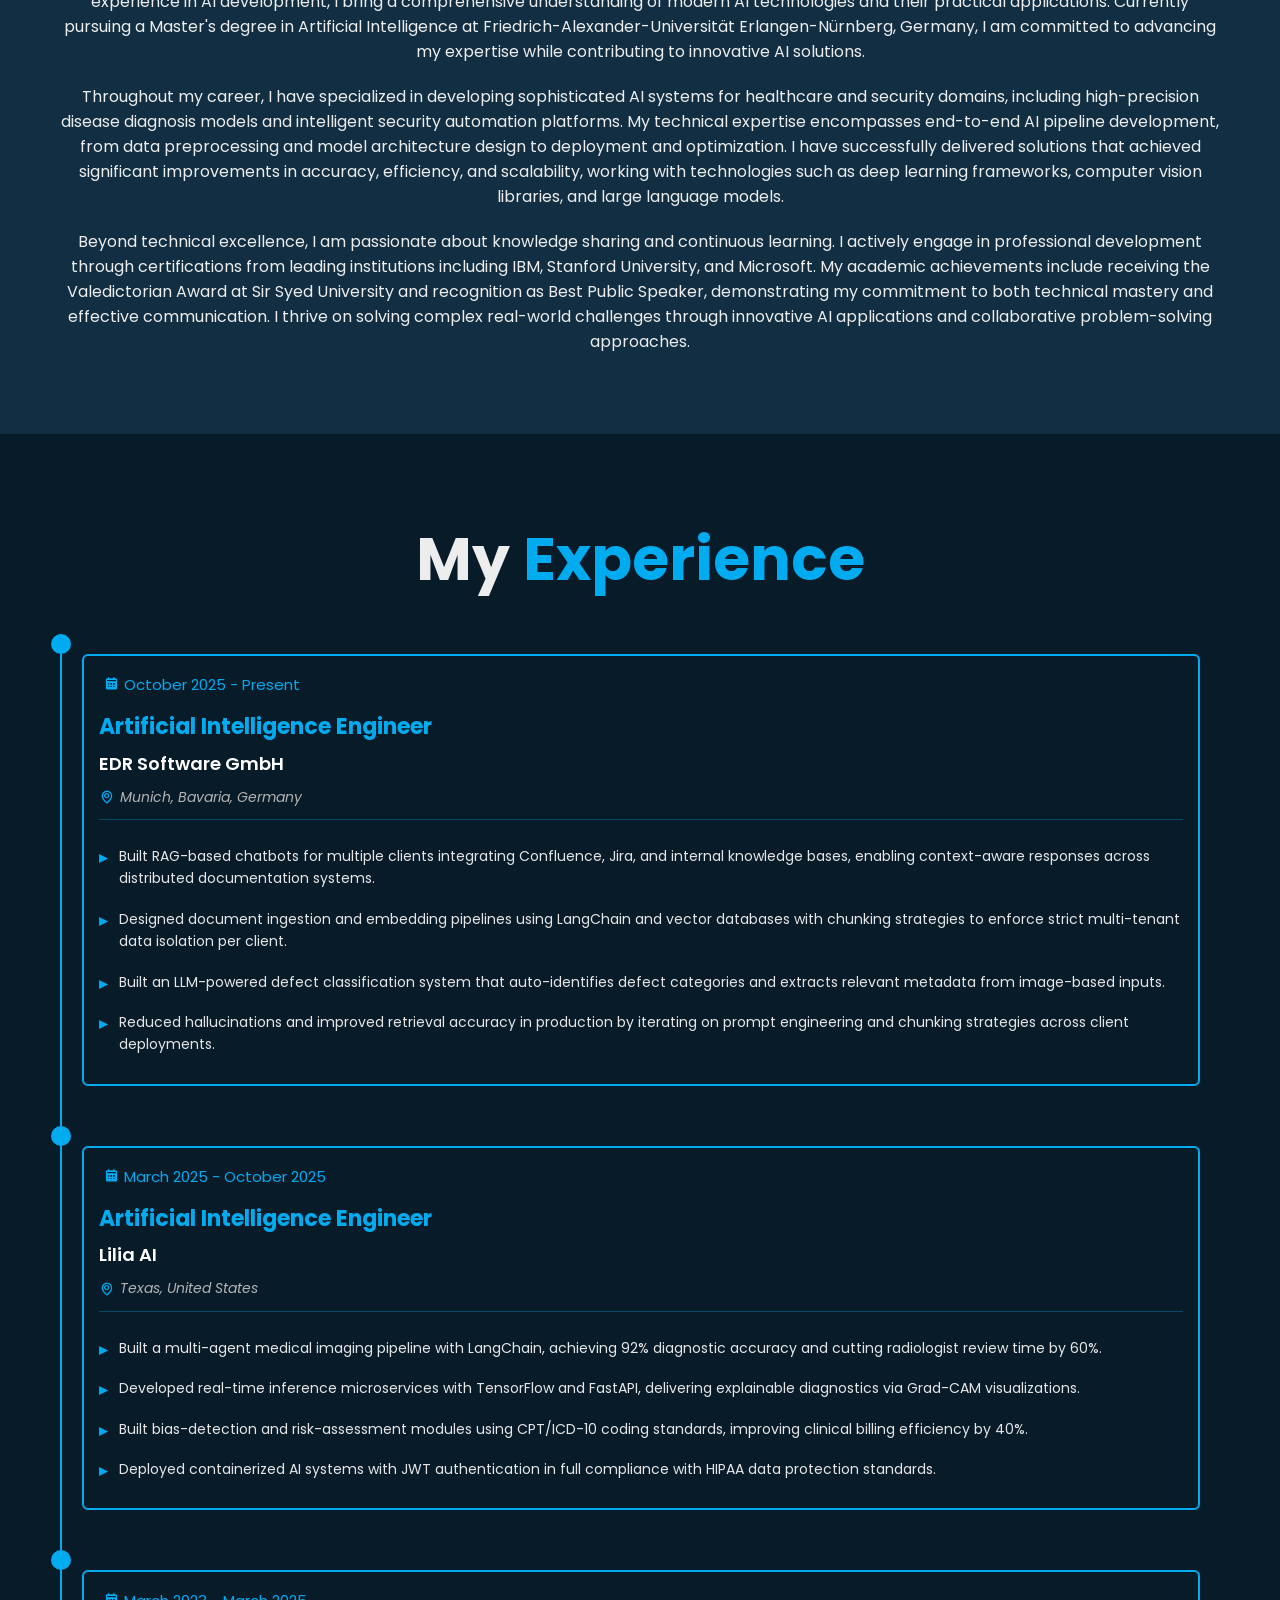
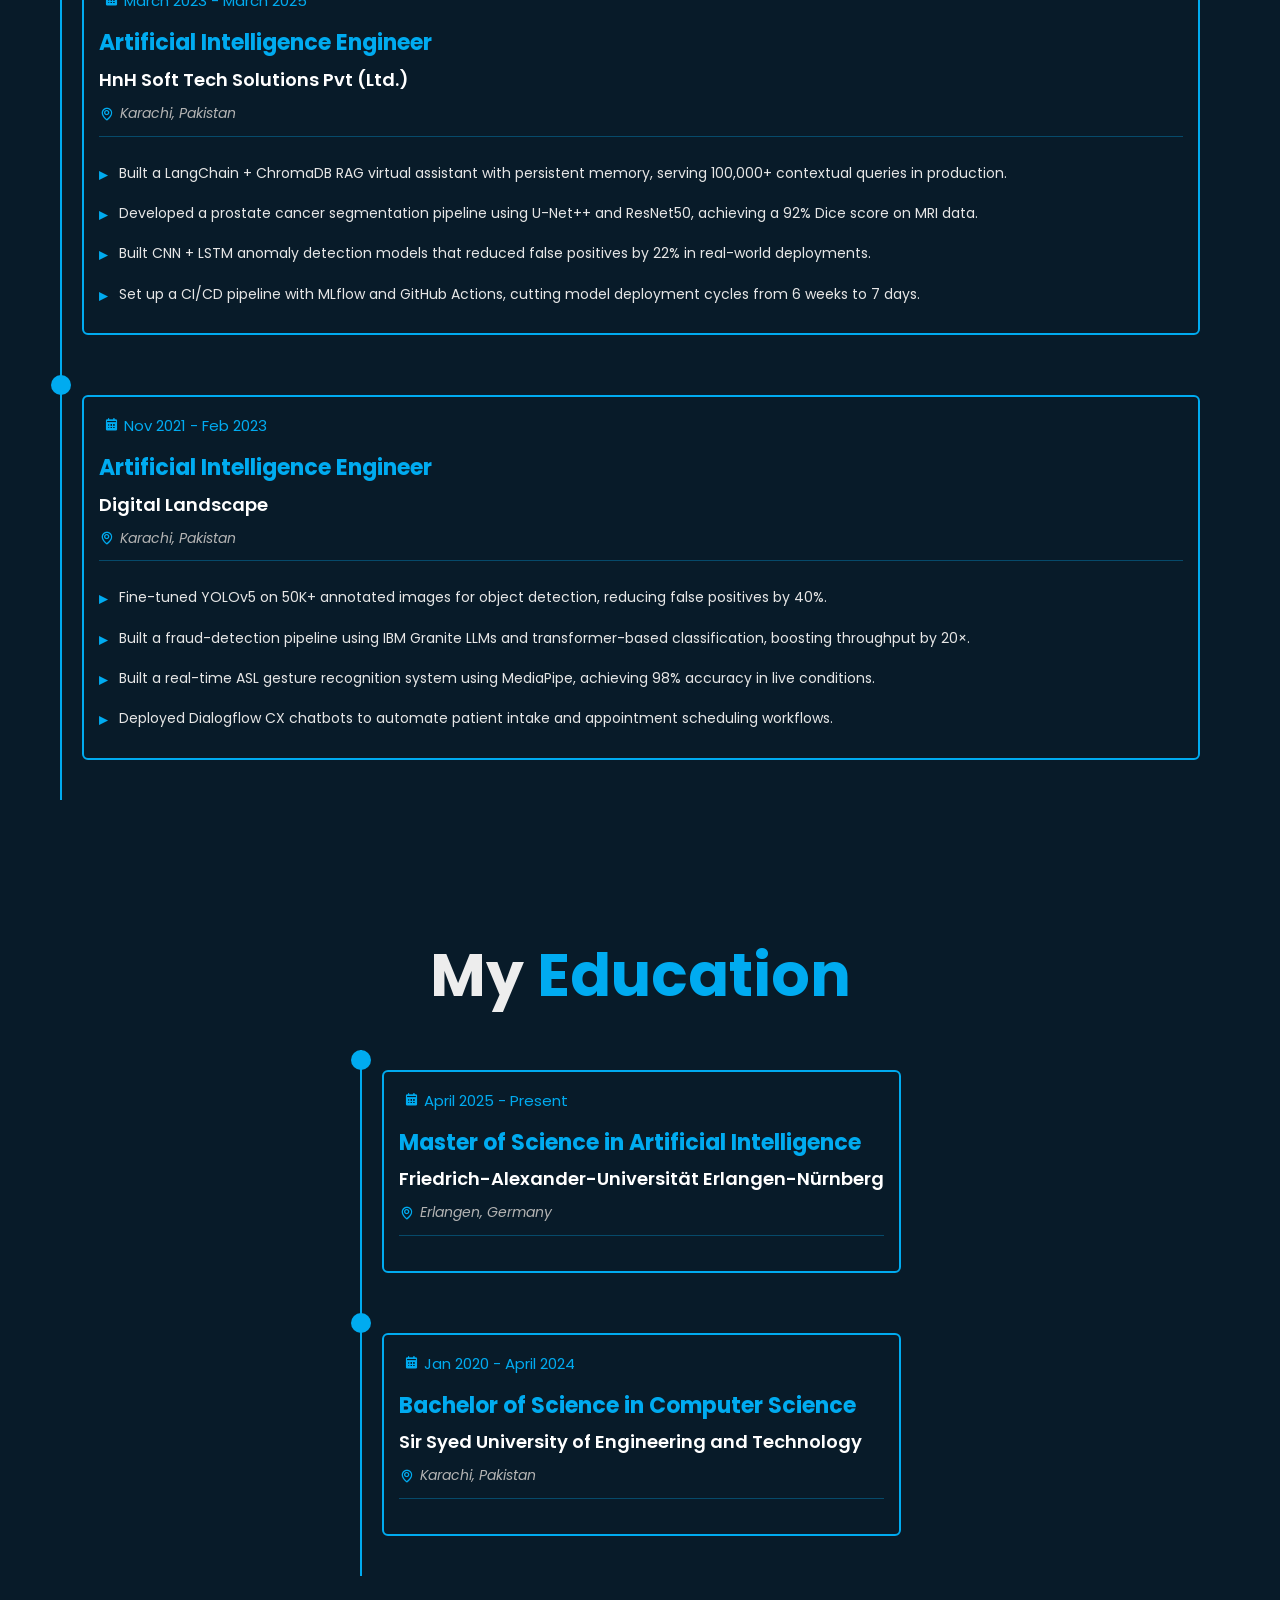
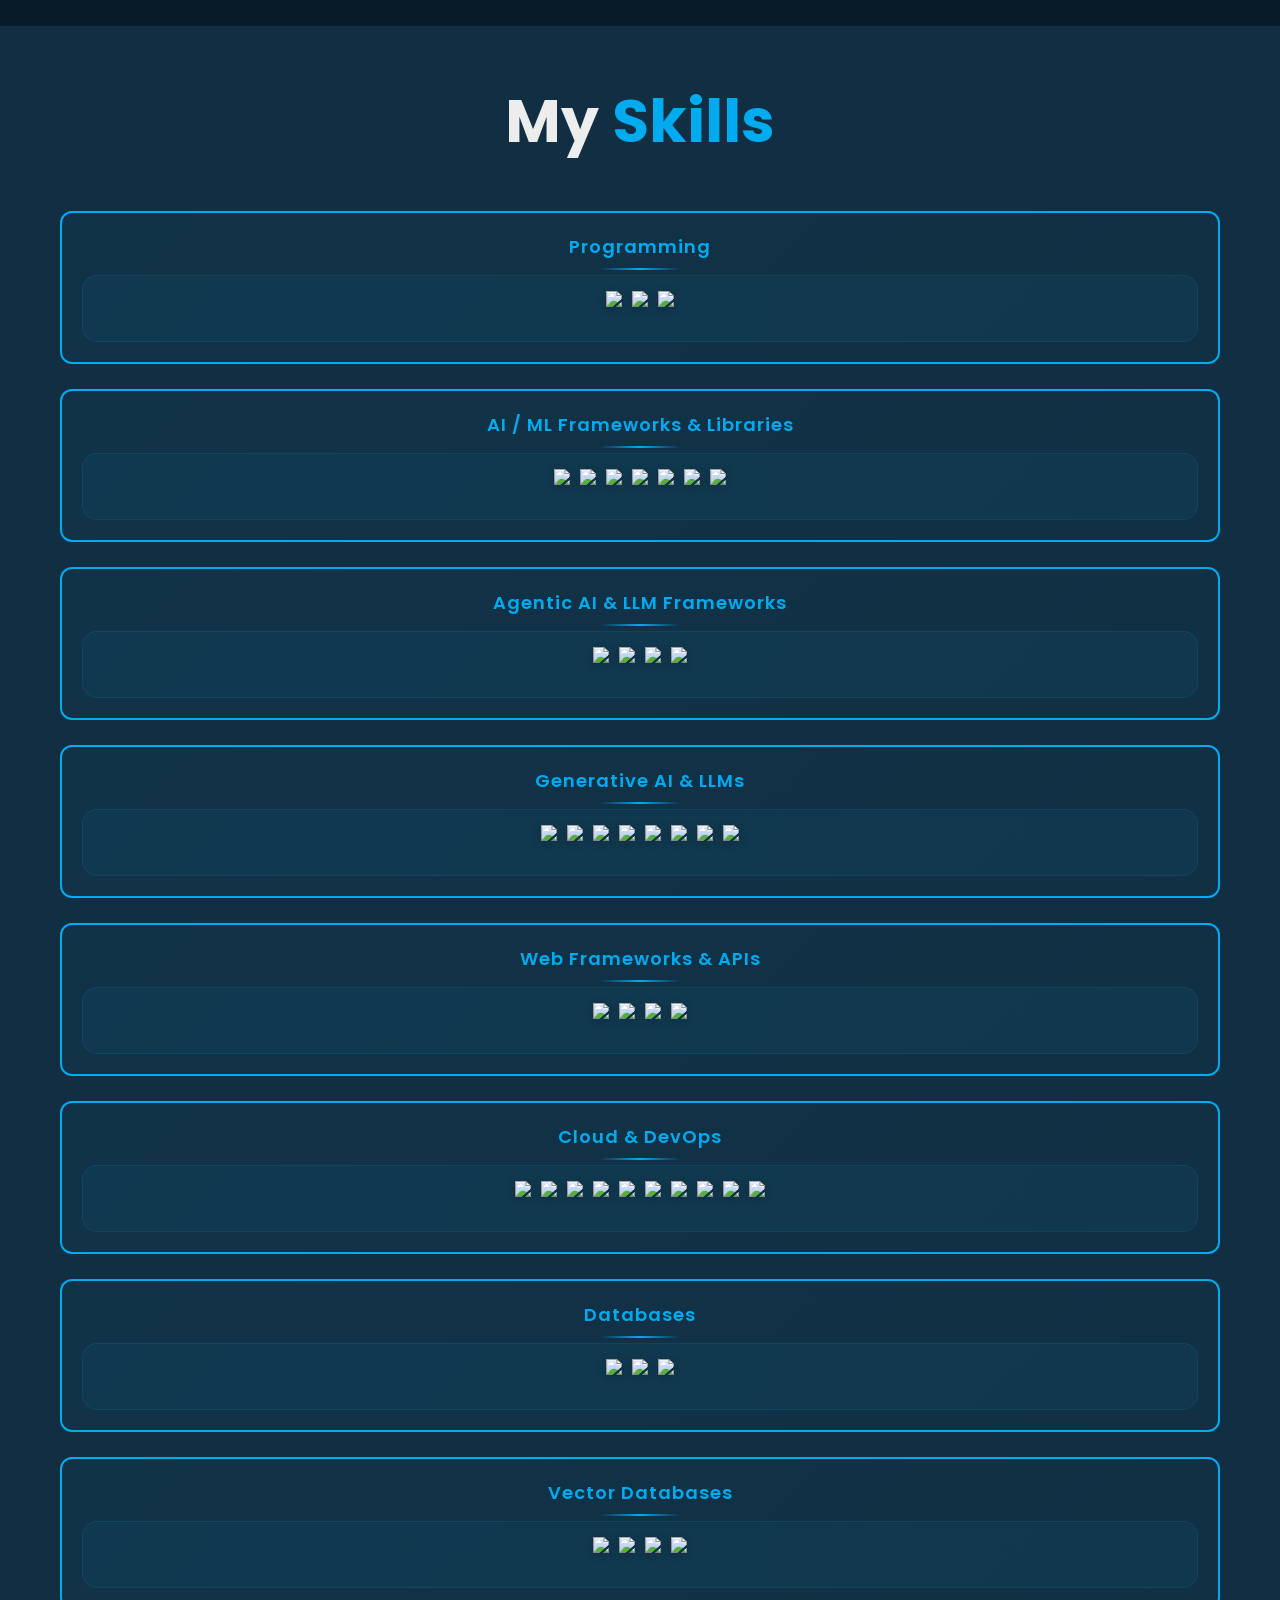
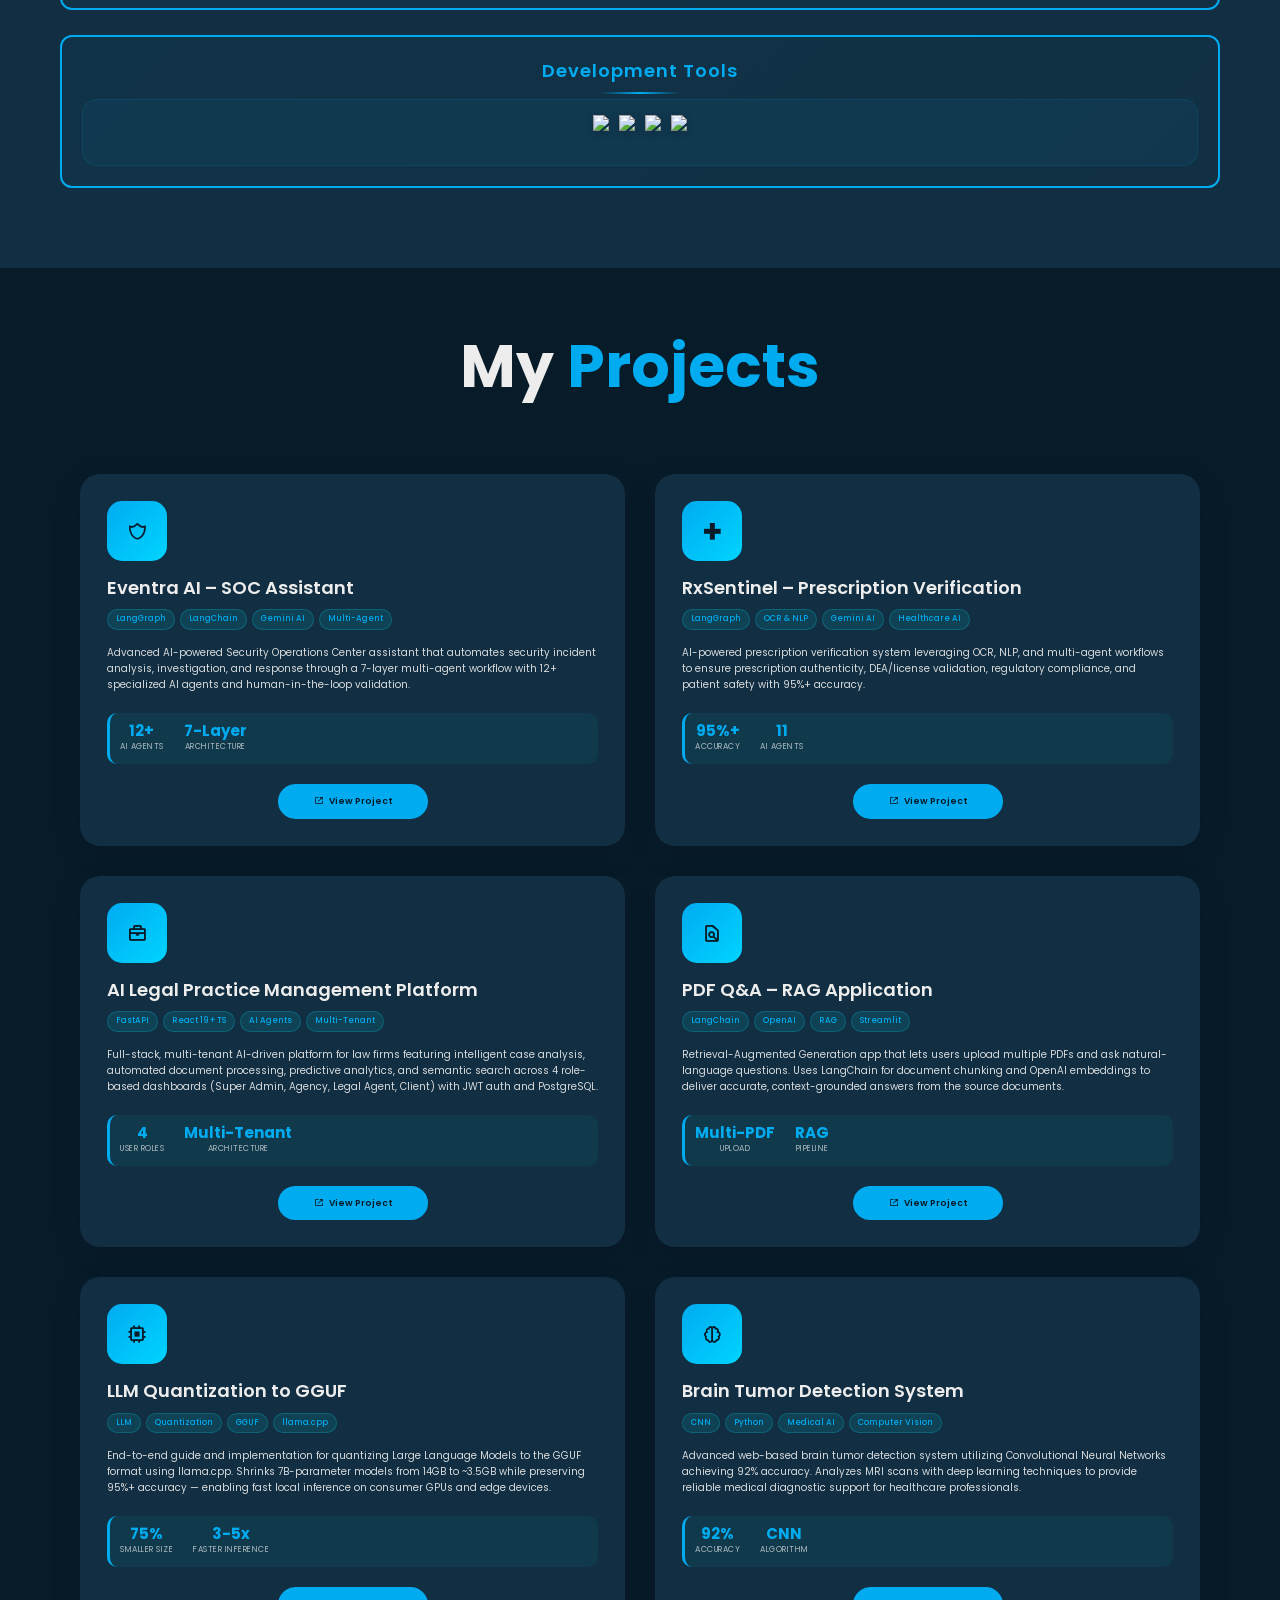
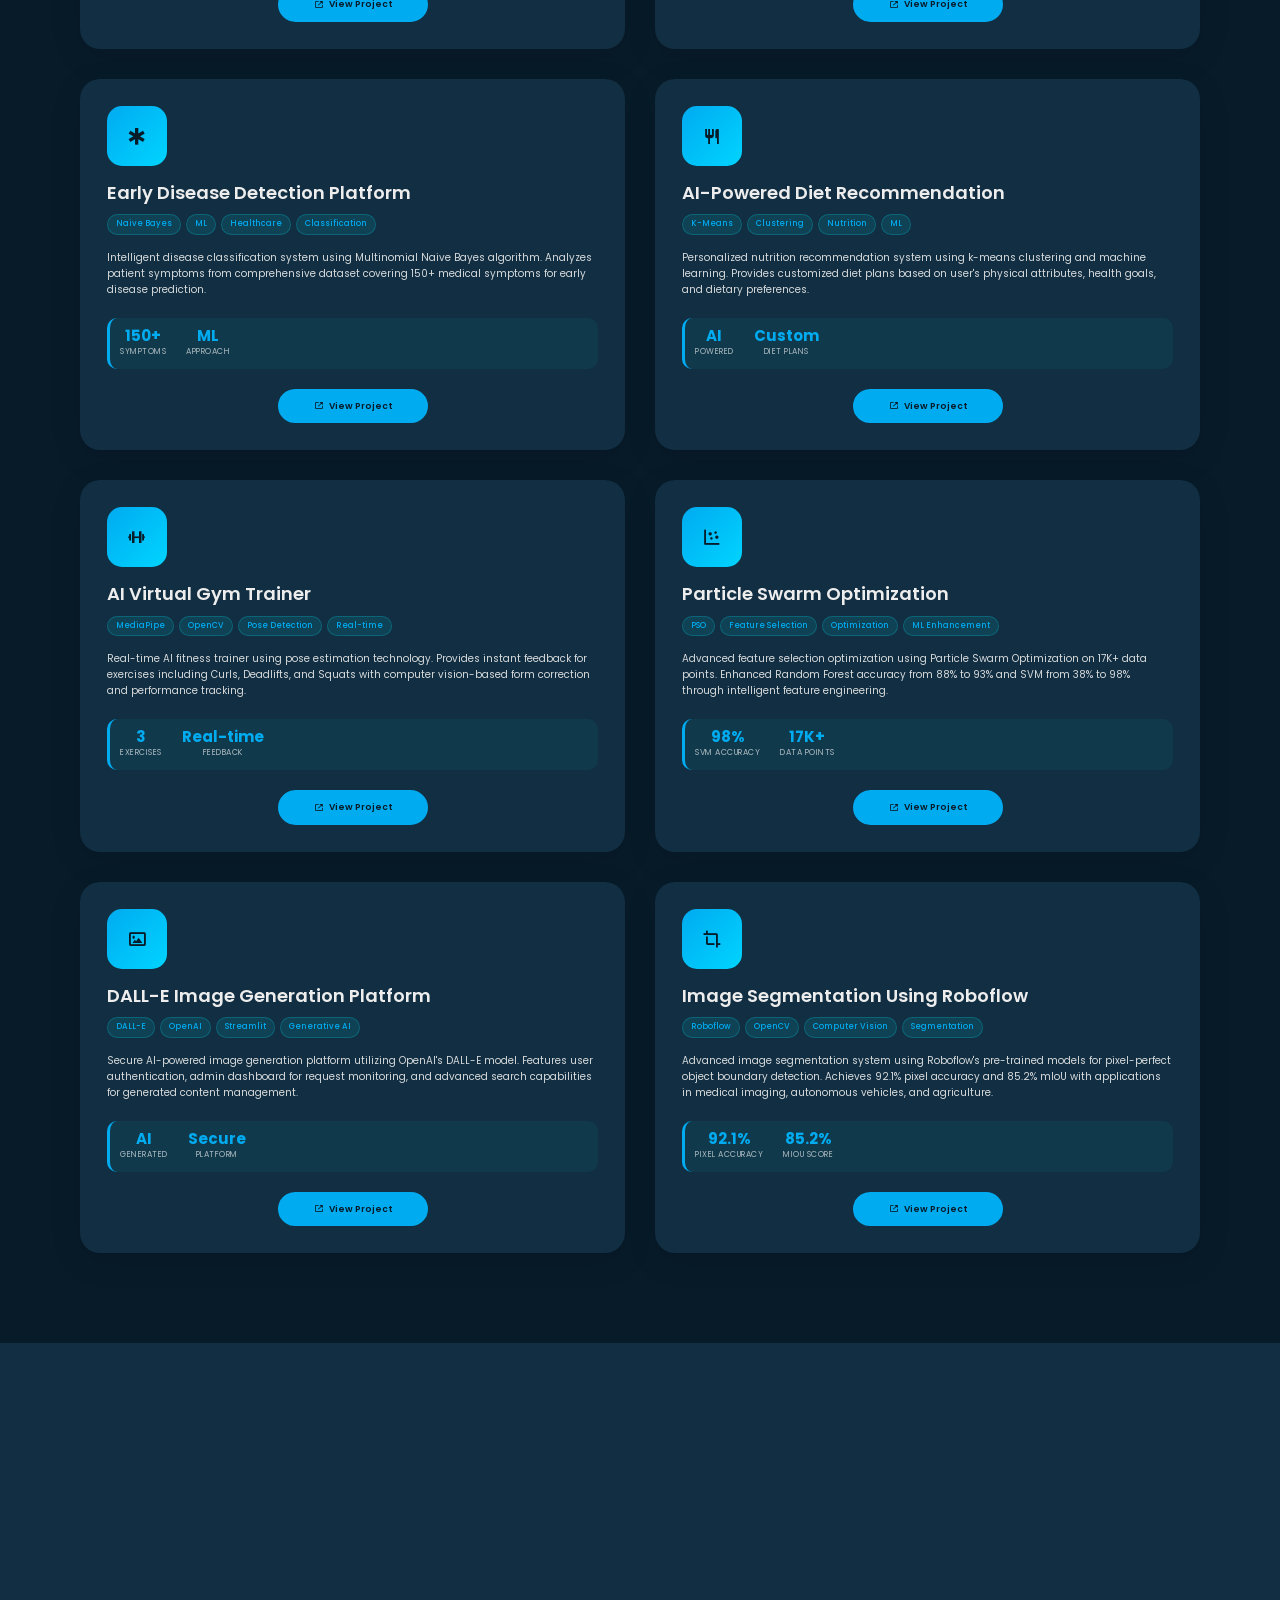
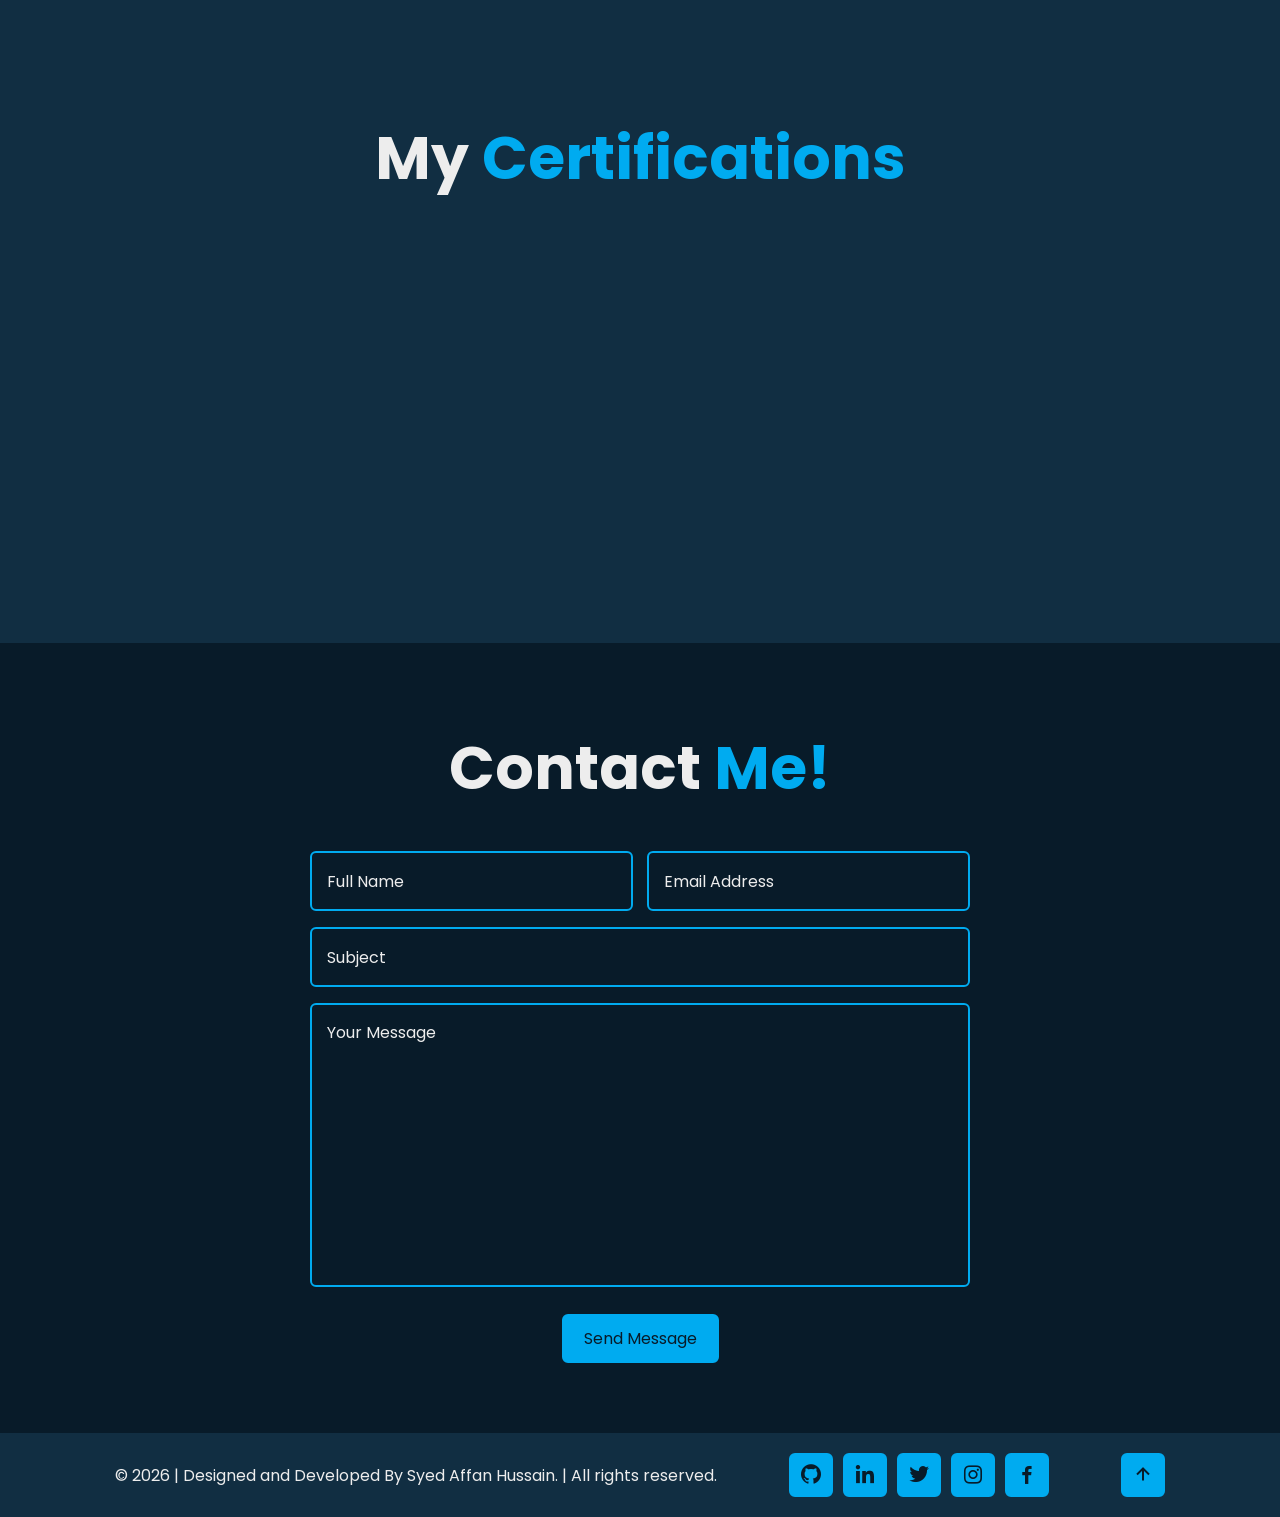
==== commit 3088a825: "update favicon and image assets; enhance Open Graph and Twitter meta tags" ====
--- a/index.html
+++ b/index.html
@@ -18,18 +18,28 @@
     <meta property="og:url" content="https://syedaffan.dev/" />
     <meta property="og:title" content="Syed Affan Hussain | Artificial Intelligence Engineer" />
     <meta property="og:description" content="AI Engineer specializing in Machine Learning, Computer Vision, Generative AI, LLMs, and RAG systems. 4+ years building production AI solutions." />
-    <meta property="og:image" content="https://syedaffan.dev/images/favicon.png" />
+    <meta property="og:site_name" content="Syed Affan Hussain" />
+    <meta property="og:locale" content="en_US" />
+    <meta property="og:image" content="https://syedaffan.dev/images/og-image.png" />
+    <meta property="og:image:width" content="1200" />
+    <meta property="og:image:height" content="630" />
+    <meta property="og:image:alt" content="Syed Affan Hussain — Artificial Intelligence Engineer" />
 
     <!-- Twitter / X -->
     <meta name="twitter:card" content="summary_large_image" />
     <meta name="twitter:url" content="https://syedaffan.dev/" />
     <meta name="twitter:title" content="Syed Affan Hussain | Artificial Intelligence Engineer" />
     <meta name="twitter:description" content="AI Engineer specializing in Machine Learning, Computer Vision, Generative AI, LLMs, and RAG systems. 4+ years building production AI solutions." />
-    <meta name="twitter:image" content="https://syedaffan.dev/images/favicon.png" />
+    <meta name="twitter:image" content="https://syedaffan.dev/images/og-image.png" />
+    <meta name="twitter:image:alt" content="Syed Affan Hussain — Artificial Intelligence Engineer" />
     <meta name="twitter:site" content="@SyedAffan0" />
 
-    <link rel="icon" href="images/favicon.ico" sizes="any" />
-    <link rel="icon" type="image/png" sizes="64x64" href="images/favicon-64.png" />
+    <link rel="icon" href="/favicon.ico" sizes="any" />
+    <link rel="icon" type="image/png" sizes="16x16" href="images/favicon-16.png" />
+    <link rel="icon" type="image/png" sizes="32x32" href="images/favicon-32.png" />
+    <link rel="apple-touch-icon" sizes="180x180" href="images/apple-touch-icon.png" />
+    <link rel="manifest" href="site.webmanifest" />
+    <meta name="theme-color" content="#081b29" />
 
     <link rel="stylesheet" href="css/header.css" />
     <link rel="stylesheet" href="css/home.css" />
@@ -126,7 +136,7 @@
           </div>
           <div class="home-image">
             <div class="image-container">
-              <img src="images/favicon.png" alt="Syed Affan Hussain" />
+              <img src="images/profile.jpg" alt="Syed Affan Hussain" width="800" height="800" fetchpriority="high" />
               <div class="image-overlay"></div>
             </div>
             <div class="floating-stats">
@@ -155,7 +165,7 @@
           About<span> Me</span>
         </h2>
         <div class="about-img">
-          <img src="images/favicon.png" alt="Syed Affan Hussain — AI Engineer" loading="lazy" />
+          <img src="images/profile.jpg" alt="Syed Affan Hussain — AI Engineer" width="800" height="800" loading="lazy" />
           <span class="circle-spin"></span>
         </div>
         <div class="about-content">
--- a/css/about.css
+++ b/css/about.css
@@ -22,6 +22,9 @@
 
 .about-img img {
   width: 90%;
+  /* the img carries width/height attrs for CLS; without this the height
+     attribute lands as a presentational hint and stretches the circle */
+  height: auto;
   border-radius: 50%;
   border: 0.2rem solid var(--main-color);
 }
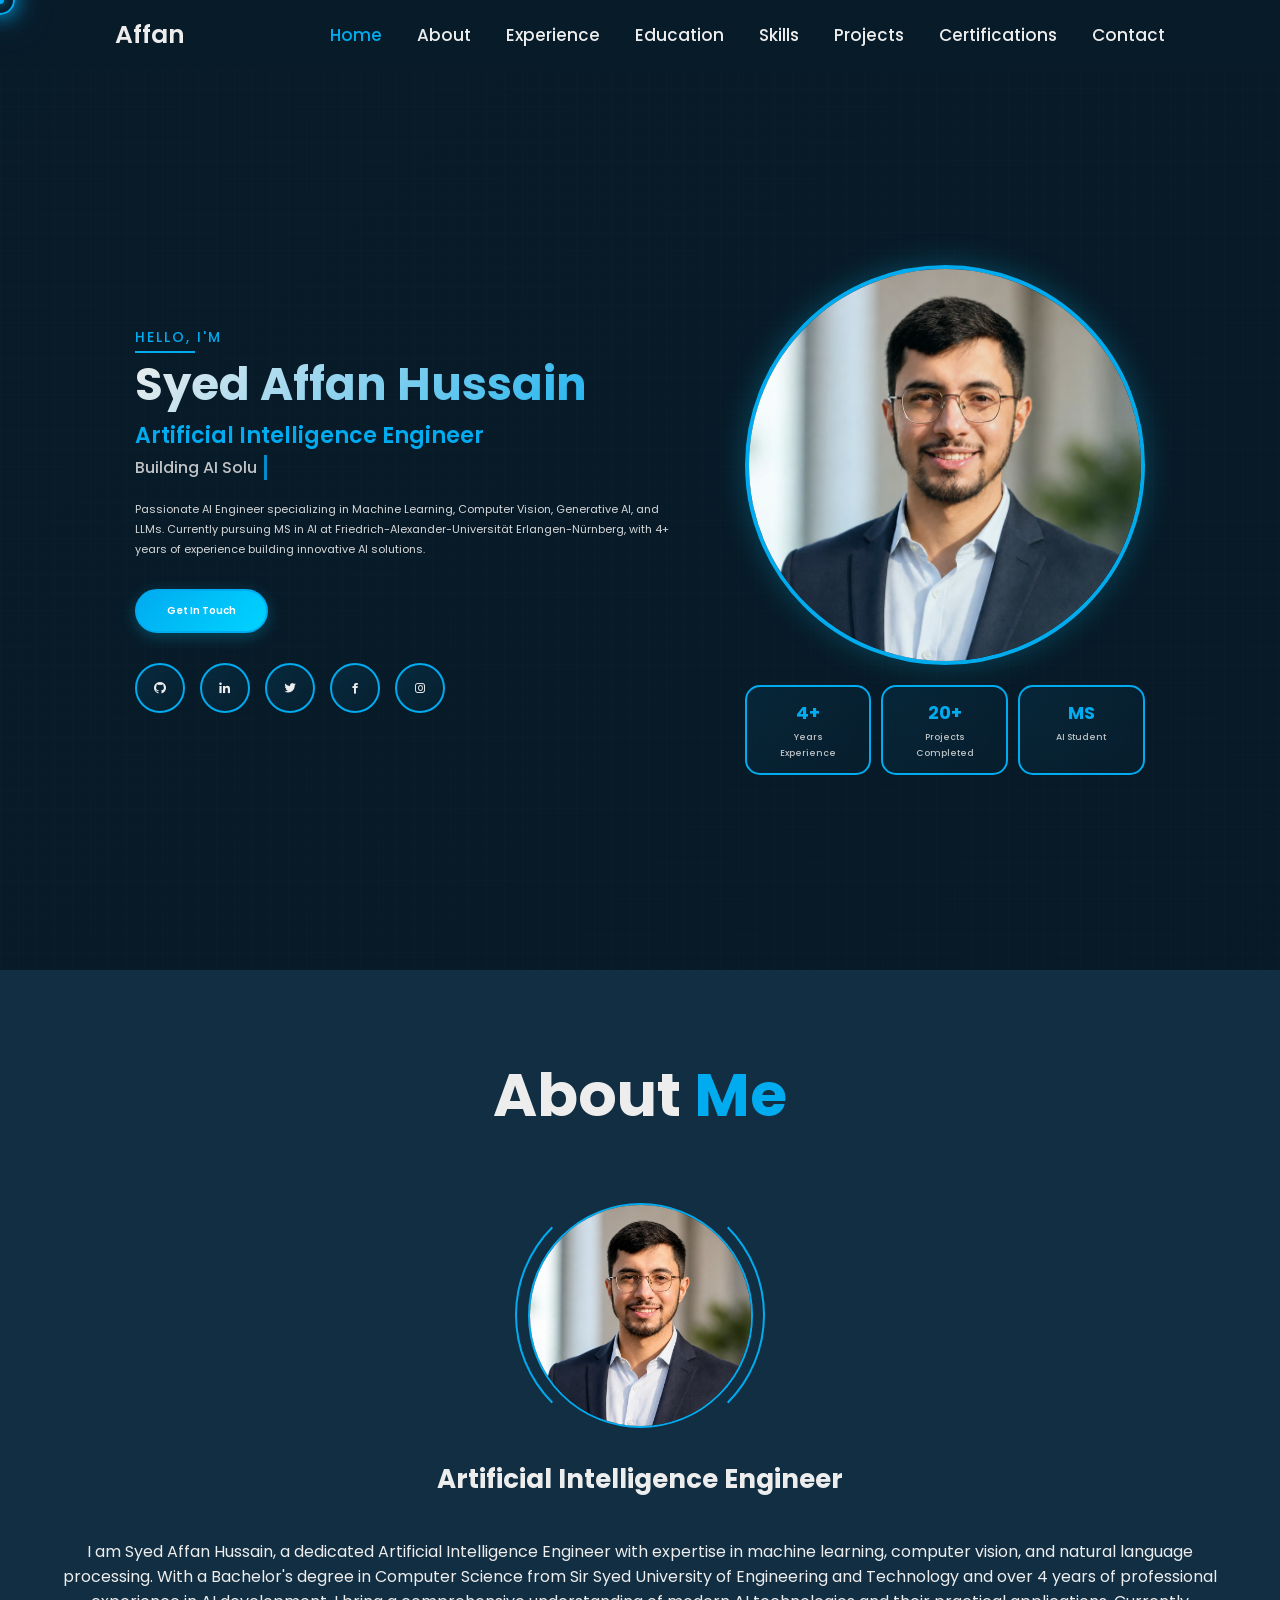
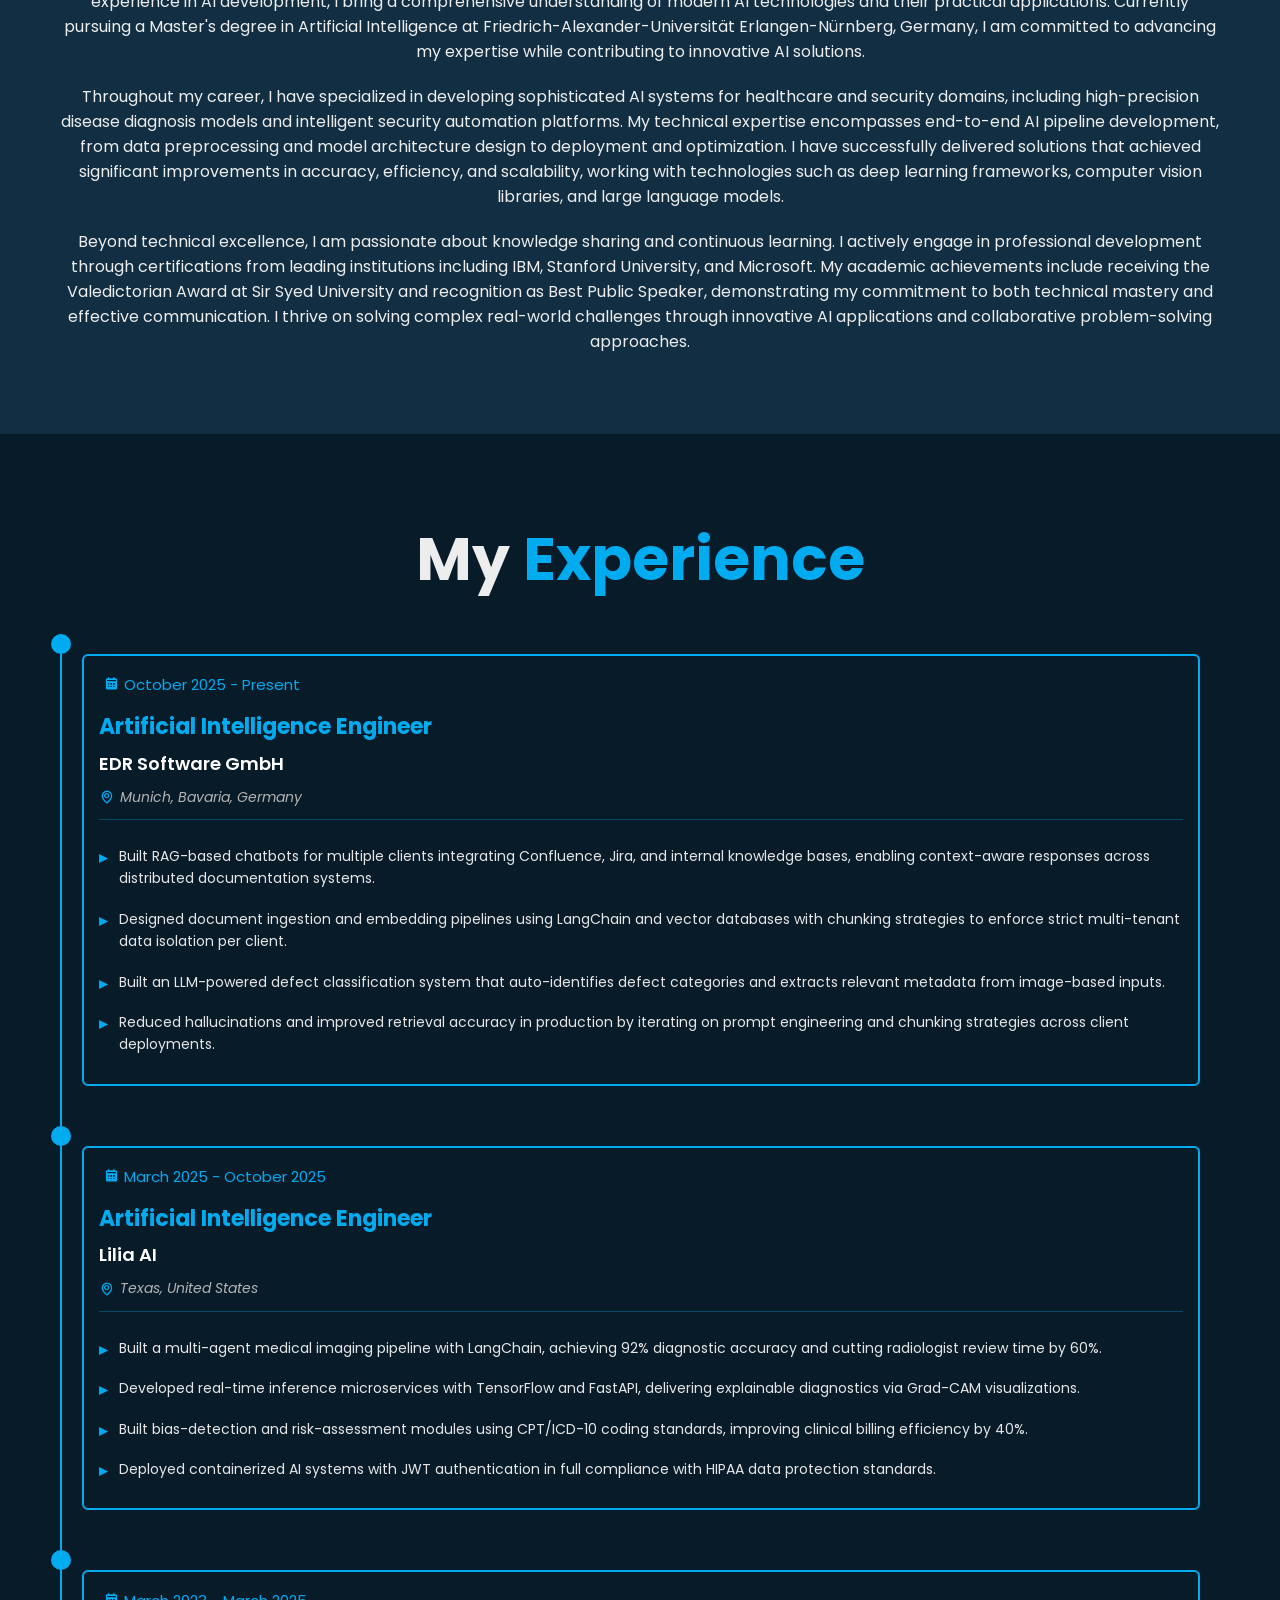
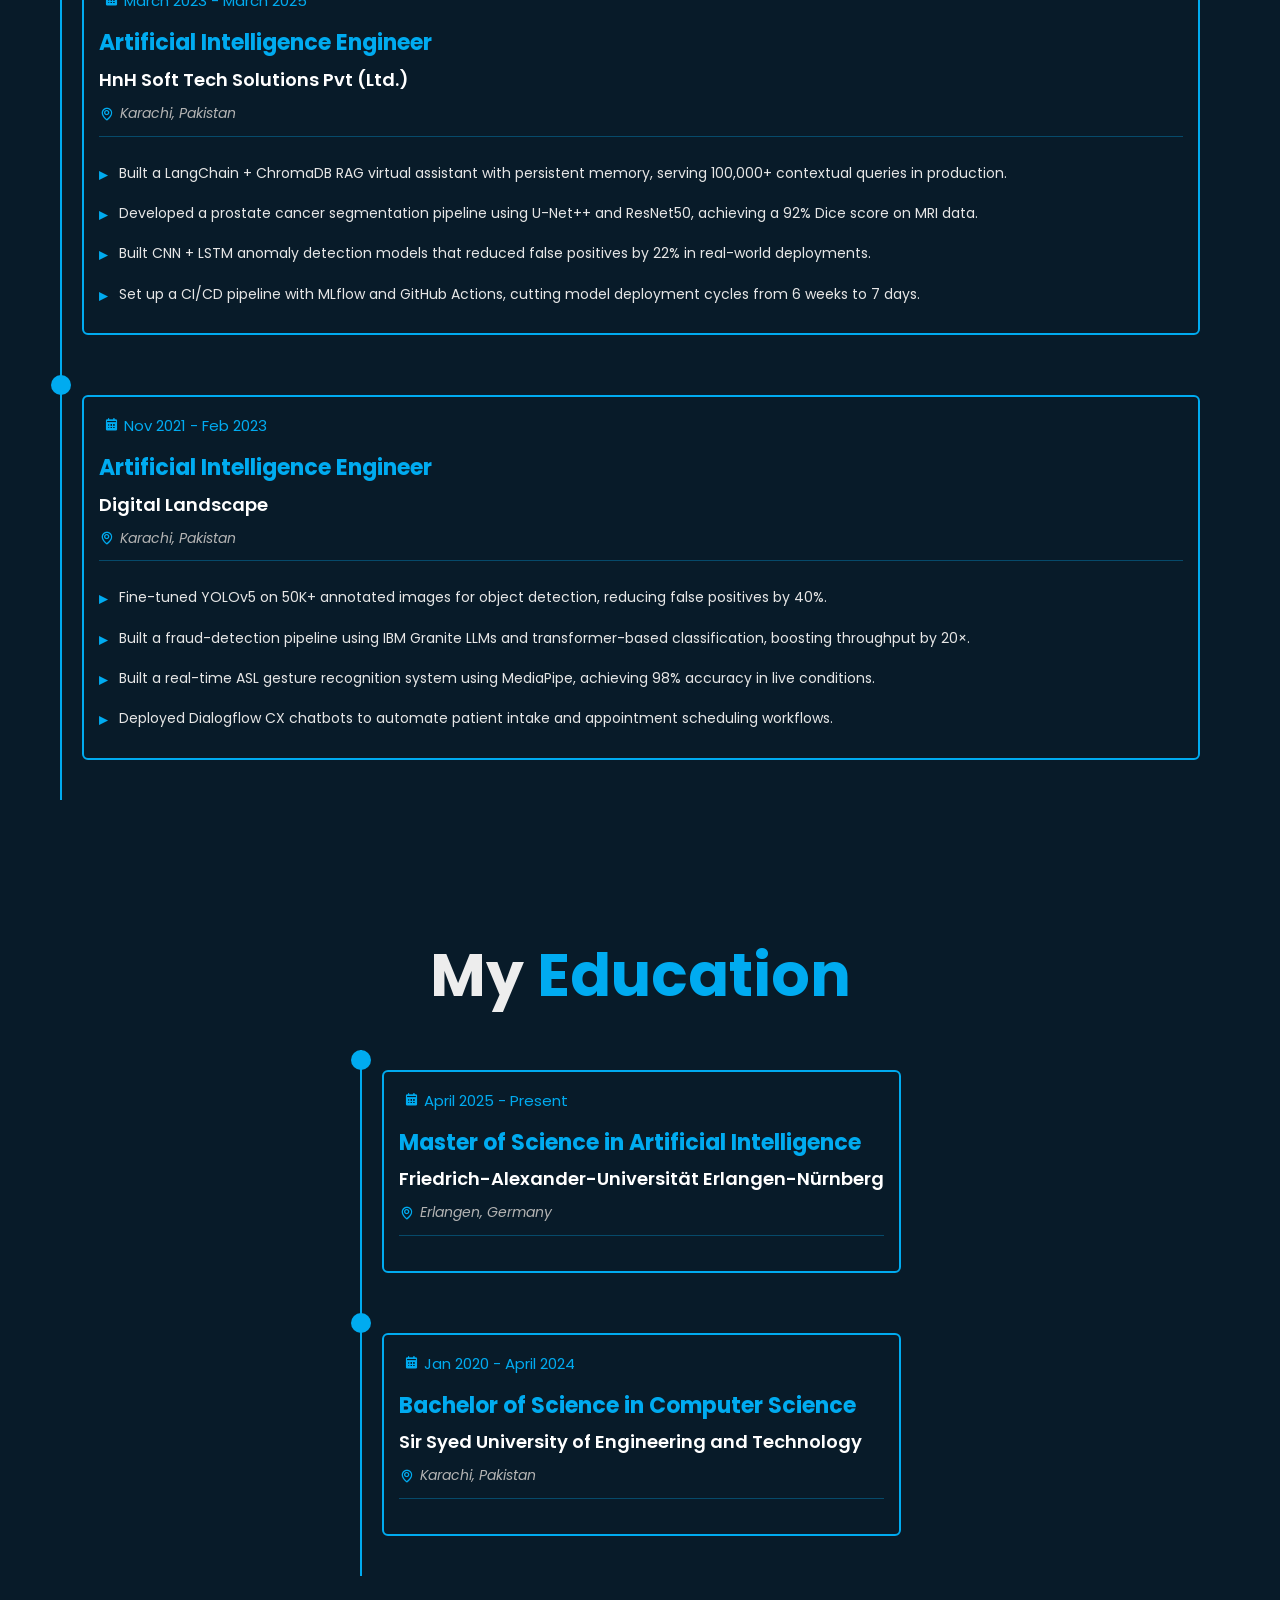
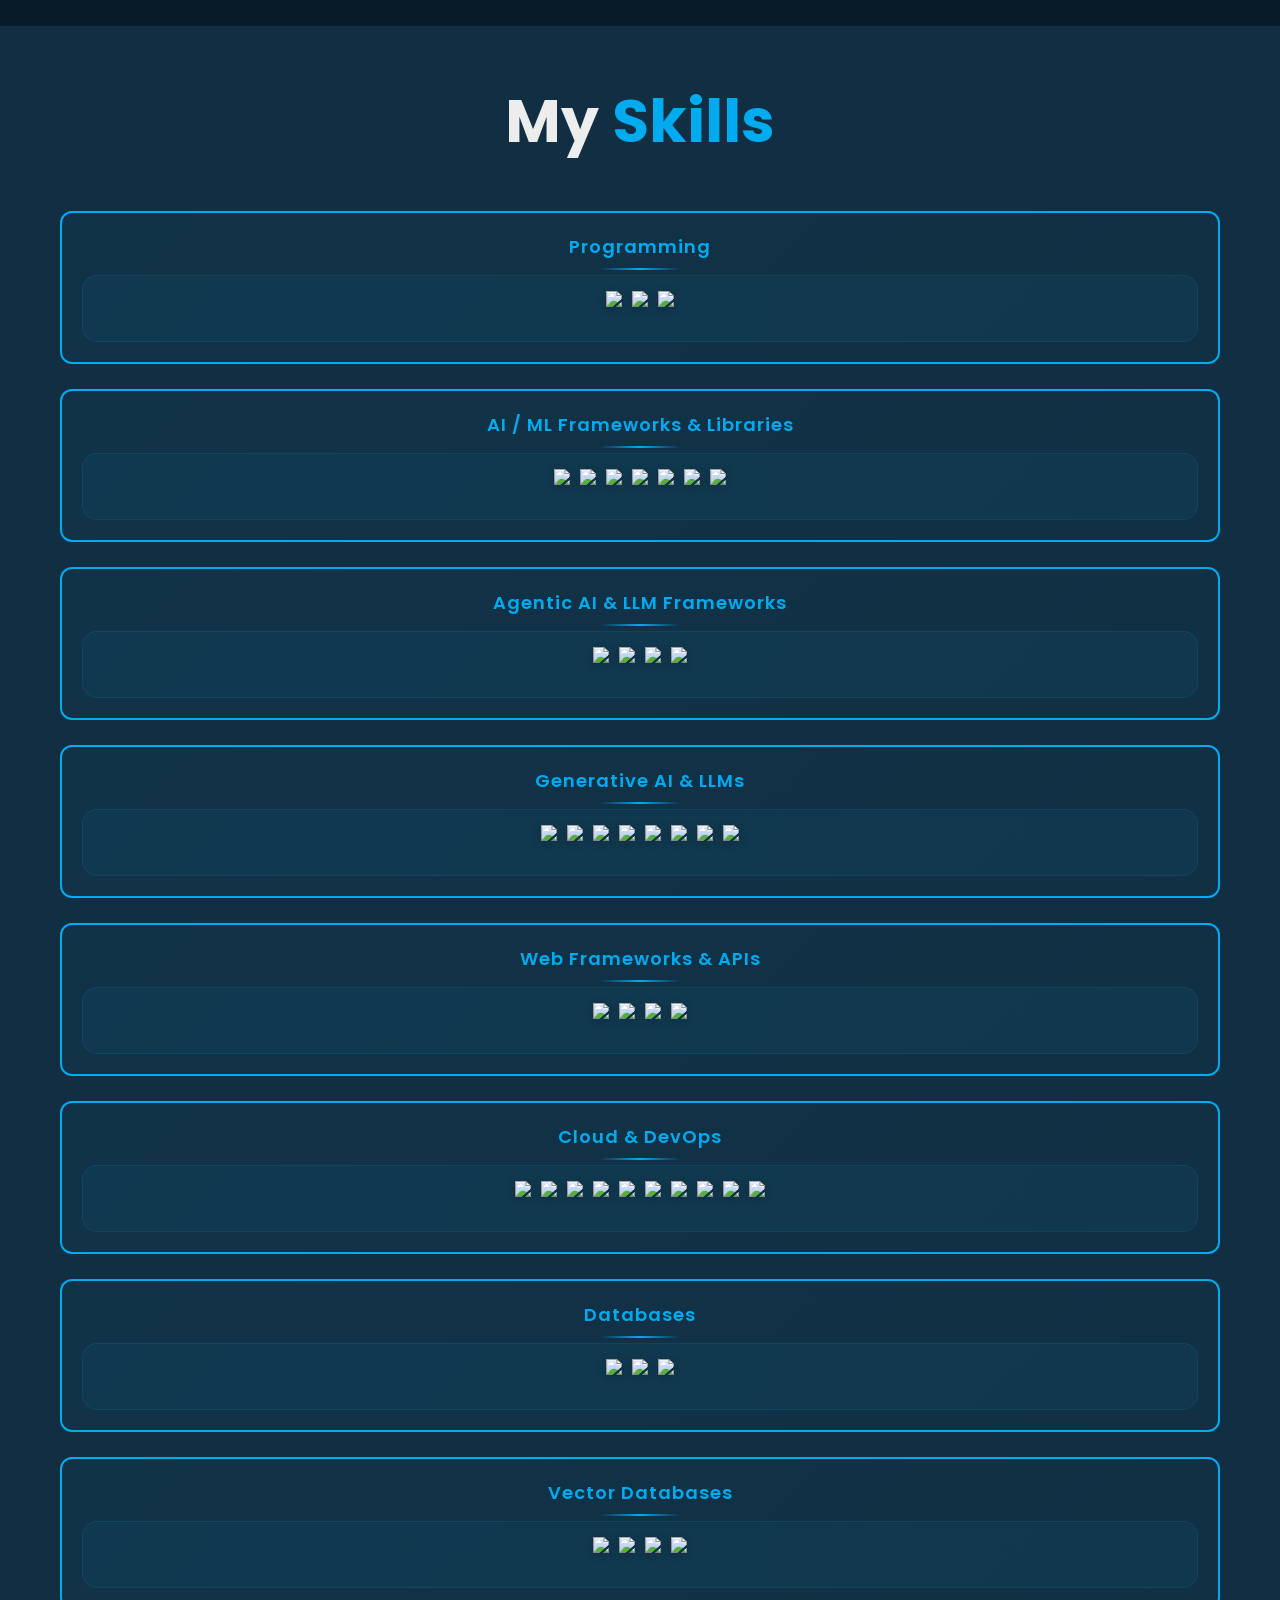
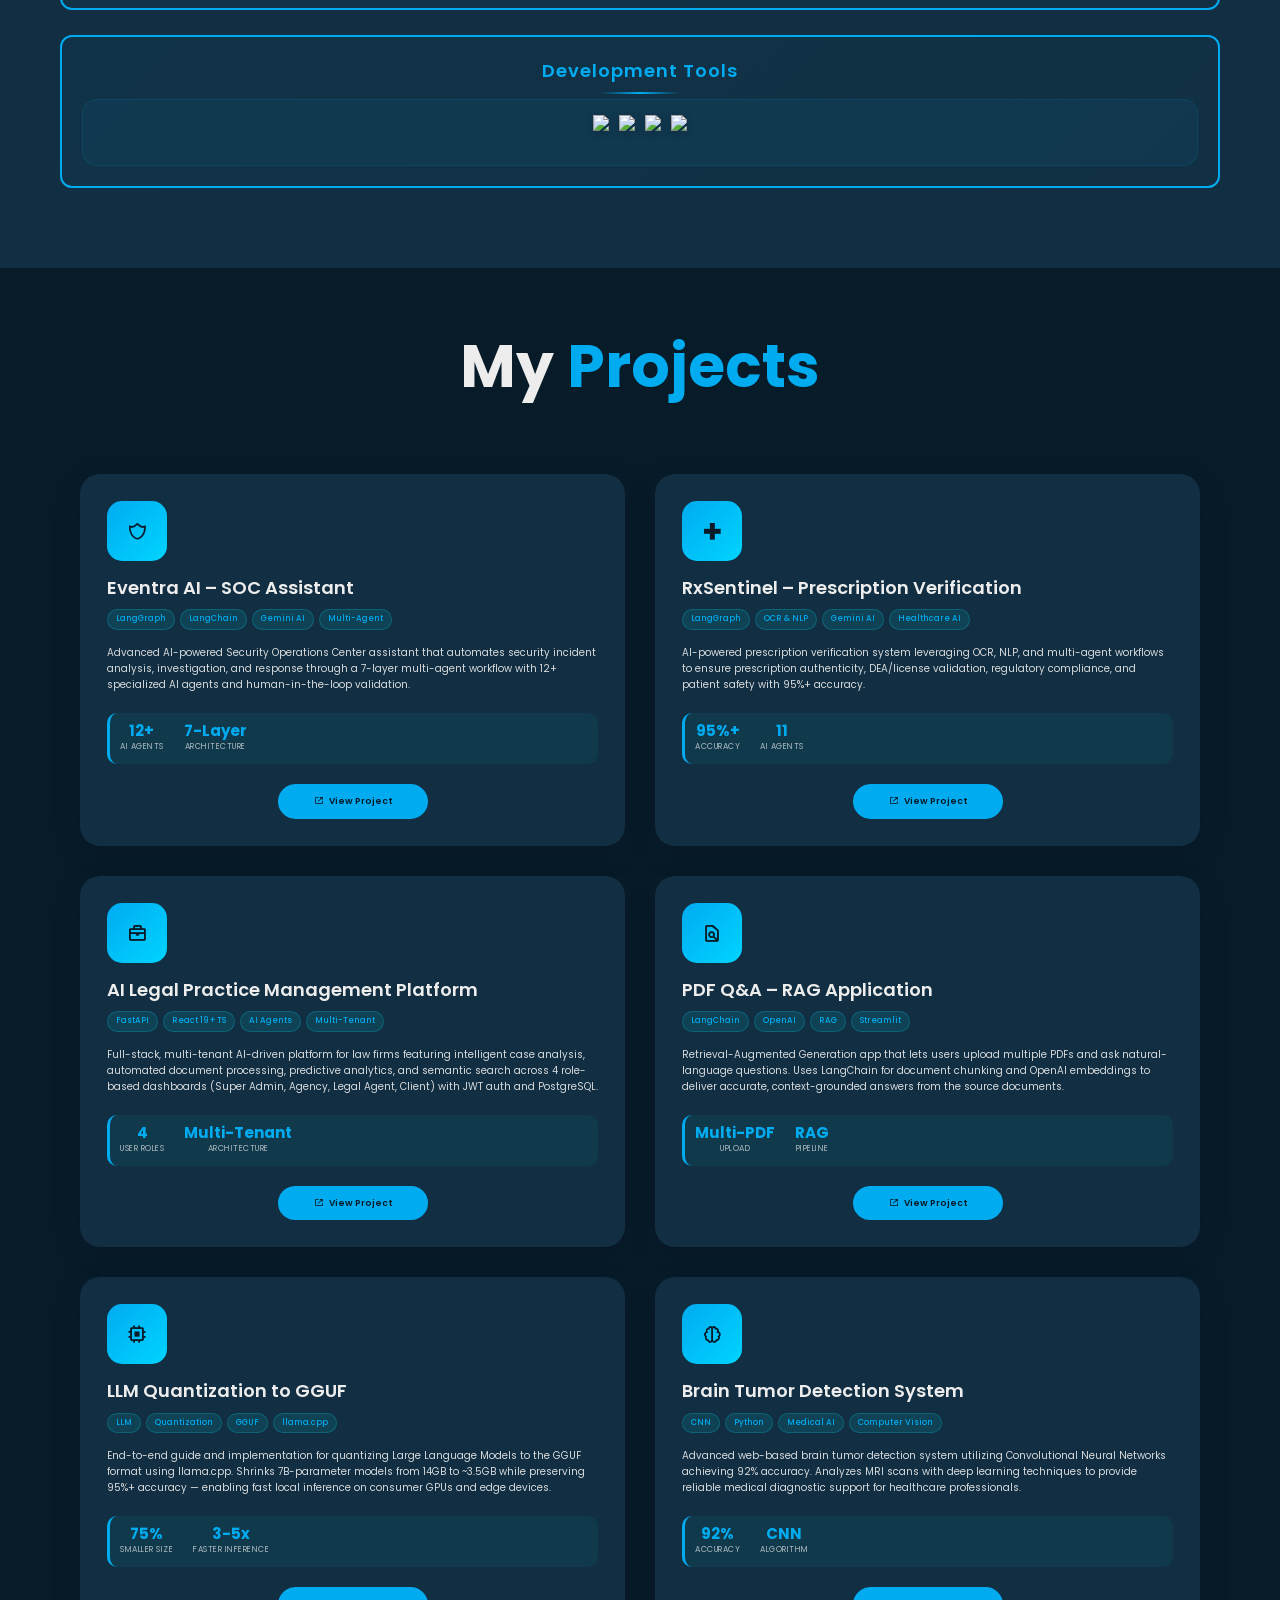
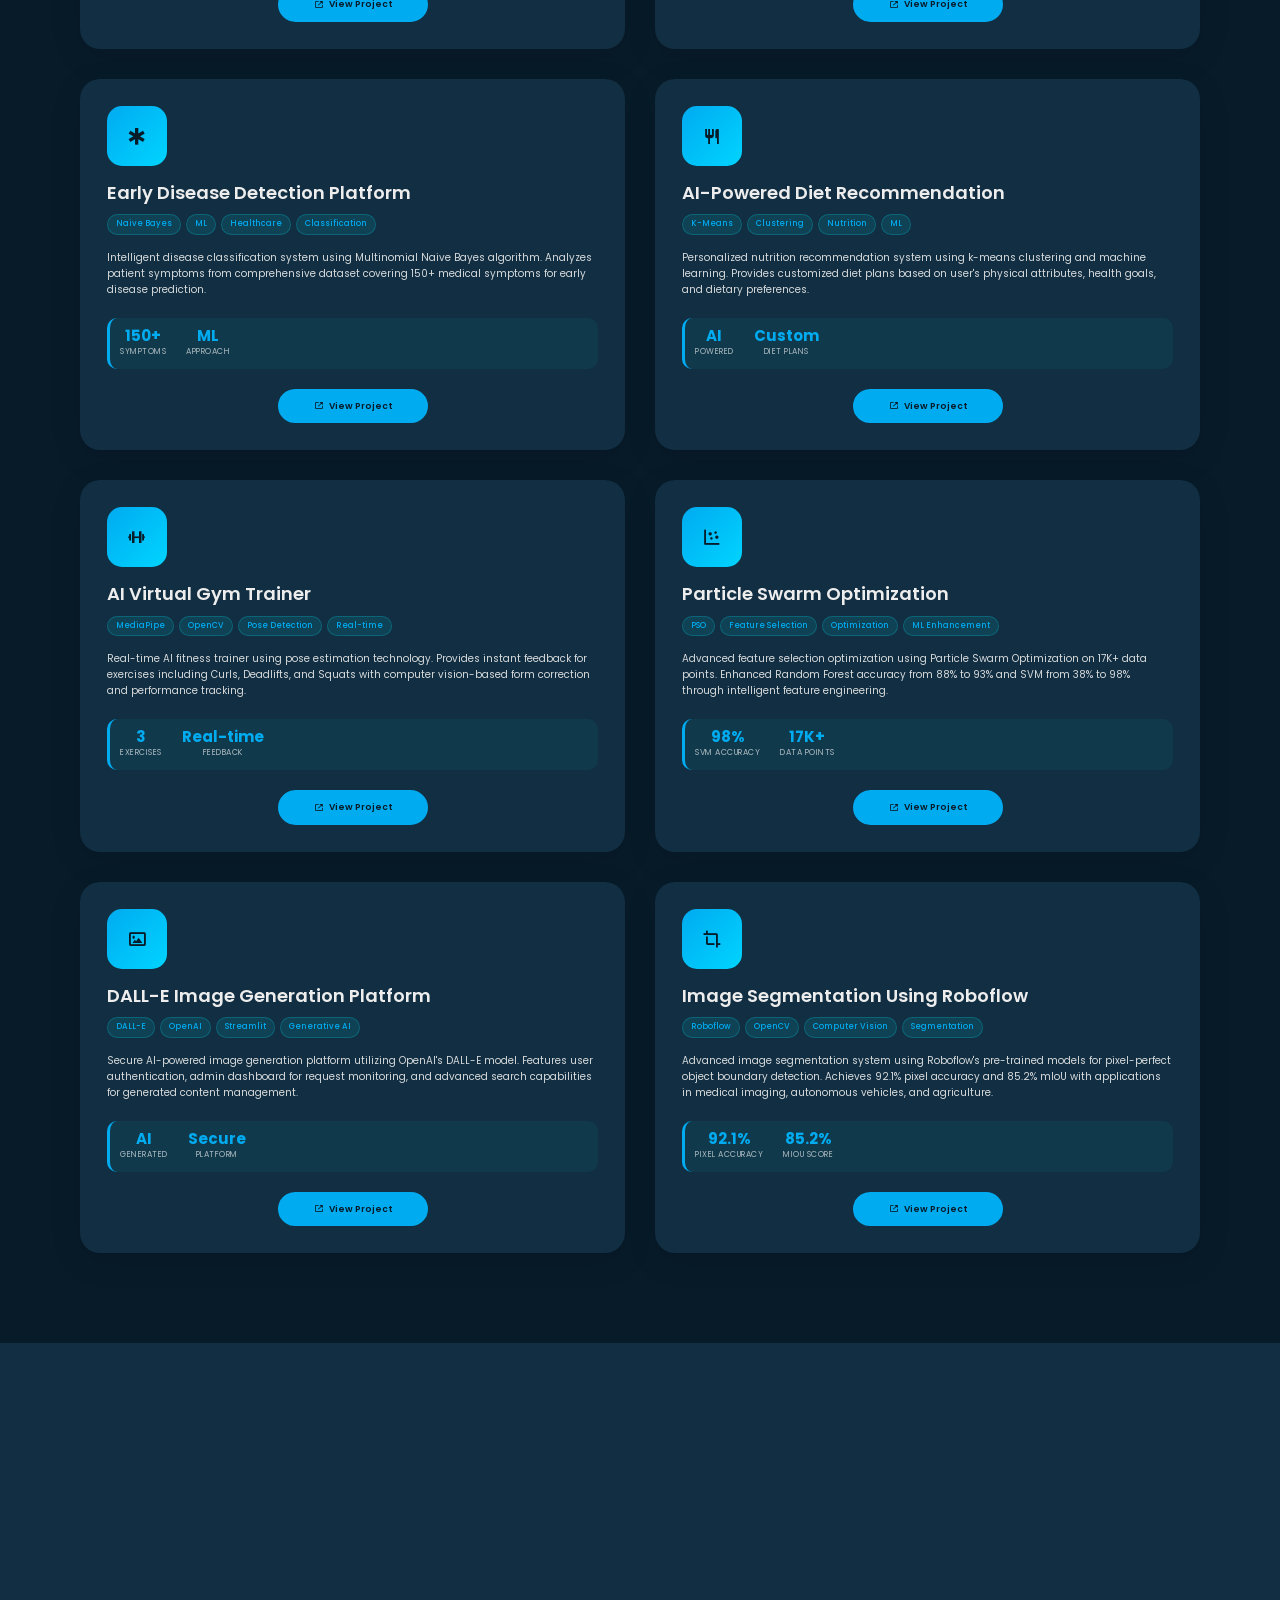
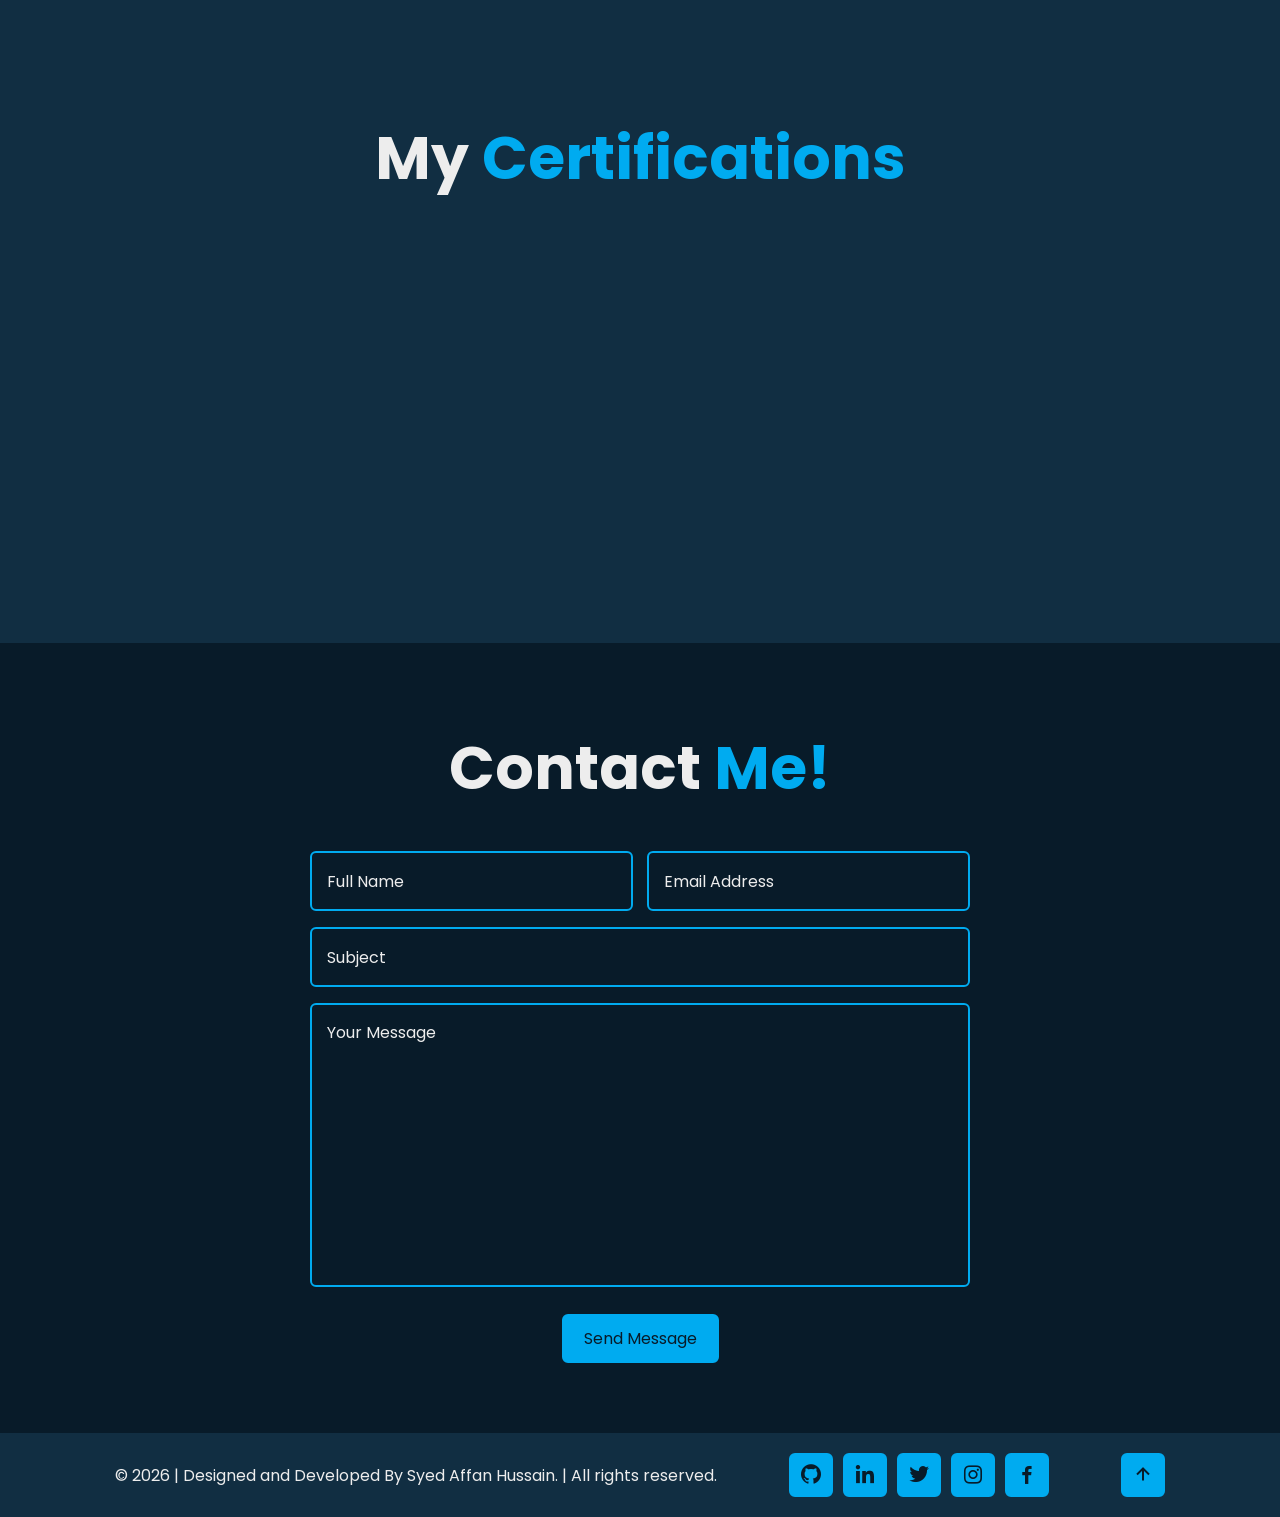
==== commit 76c52bb4: "add structured data for SEO and create robots.txt and sitemap.xml files" ====
--- a/index.html
+++ b/index.html
@@ -40,6 +40,100 @@
     <link rel="apple-touch-icon" sizes="180x180" href="images/apple-touch-icon.png" />
     <link rel="manifest" href="site.webmanifest" />
     <meta name="theme-color" content="#081b29" />
+
+    <!-- Structured data: lets Google treat this as a person entity, not just a page -->
+    <script type="application/ld+json">
+    {
+      "@context": "https://schema.org",
+      "@graph": [
+        {
+          "@type": "Person",
+          "@id": "https://syedaffan.dev/#person",
+          "name": "Syed Affan Hussain",
+          "givenName": "Syed Affan",
+          "familyName": "Hussain",
+          "url": "https://syedaffan.dev/",
+          "image": "https://syedaffan.dev/images/profile.jpg",
+          "jobTitle": "Artificial Intelligence Engineer",
+          "description": "AI Engineer specializing in Machine Learning, Computer Vision, Generative AI, LLMs, and RAG systems, with 4+ years building production AI solutions.",
+          "email": "mailto:syedaffan.dev@gmail.com",
+          "worksFor": {
+            "@type": "Organization",
+            "name": "EDR Software GmbH",
+            "url": "https://www.edr-software.com/"
+          },
+          "affiliation": {
+            "@type": "CollegeOrUniversity",
+            "name": "Friedrich-Alexander-Universität Erlangen-Nürnberg",
+            "url": "https://www.fau.eu/"
+          },
+          "alumniOf": {
+            "@type": "CollegeOrUniversity",
+            "name": "Sir Syed University of Engineering and Technology",
+            "url": "https://www.ssuet.edu.pk/"
+          },
+          "address": {
+            "@type": "PostalAddress",
+            "addressLocality": "Munich",
+            "addressRegion": "Bavaria",
+            "addressCountry": "DE"
+          },
+          "knowsAbout": [
+            "Artificial Intelligence",
+            "Machine Learning",
+            "Deep Learning",
+            "Computer Vision",
+            "Natural Language Processing",
+            "Generative AI",
+            "Large Language Models",
+            "Retrieval-Augmented Generation",
+            "Prompt Engineering",
+            "MLOps",
+            "Python",
+            "PyTorch",
+            "TensorFlow",
+            "Keras",
+            "scikit-learn",
+            "OpenCV",
+            "LangChain",
+            "LangGraph",
+            "Hugging Face",
+            "Vector Databases",
+            "FastAPI",
+            "Django",
+            "Docker",
+            "Kubernetes",
+            "AWS",
+            "Microsoft Azure",
+            "Google Cloud Platform"
+          ],
+          "sameAs": [
+            "https://www.linkedin.com/in/syedaffan10",
+            "https://github.com/SyedAffan10",
+            "https://x.com/SyedAffan0",
+            "https://www.facebook.com/affan08",
+            "https://www.instagram.com/affan_shabbir"
+          ]
+        },
+        {
+          "@type": "WebSite",
+          "@id": "https://syedaffan.dev/#website",
+          "url": "https://syedaffan.dev/",
+          "name": "Syed Affan Hussain | Artificial Intelligence Engineer",
+          "inLanguage": "en",
+          "publisher": { "@id": "https://syedaffan.dev/#person" }
+        },
+        {
+          "@type": "ProfilePage",
+          "@id": "https://syedaffan.dev/#webpage",
+          "url": "https://syedaffan.dev/",
+          "isPartOf": { "@id": "https://syedaffan.dev/#website" },
+          "about": { "@id": "https://syedaffan.dev/#person" },
+          "primaryImageOfPage": "https://syedaffan.dev/images/og-image.png"
+        }
+      ]
+    }
+    </script>
 
     <link rel="stylesheet" href="css/header.css" />
     <link rel="stylesheet" href="css/home.css" />
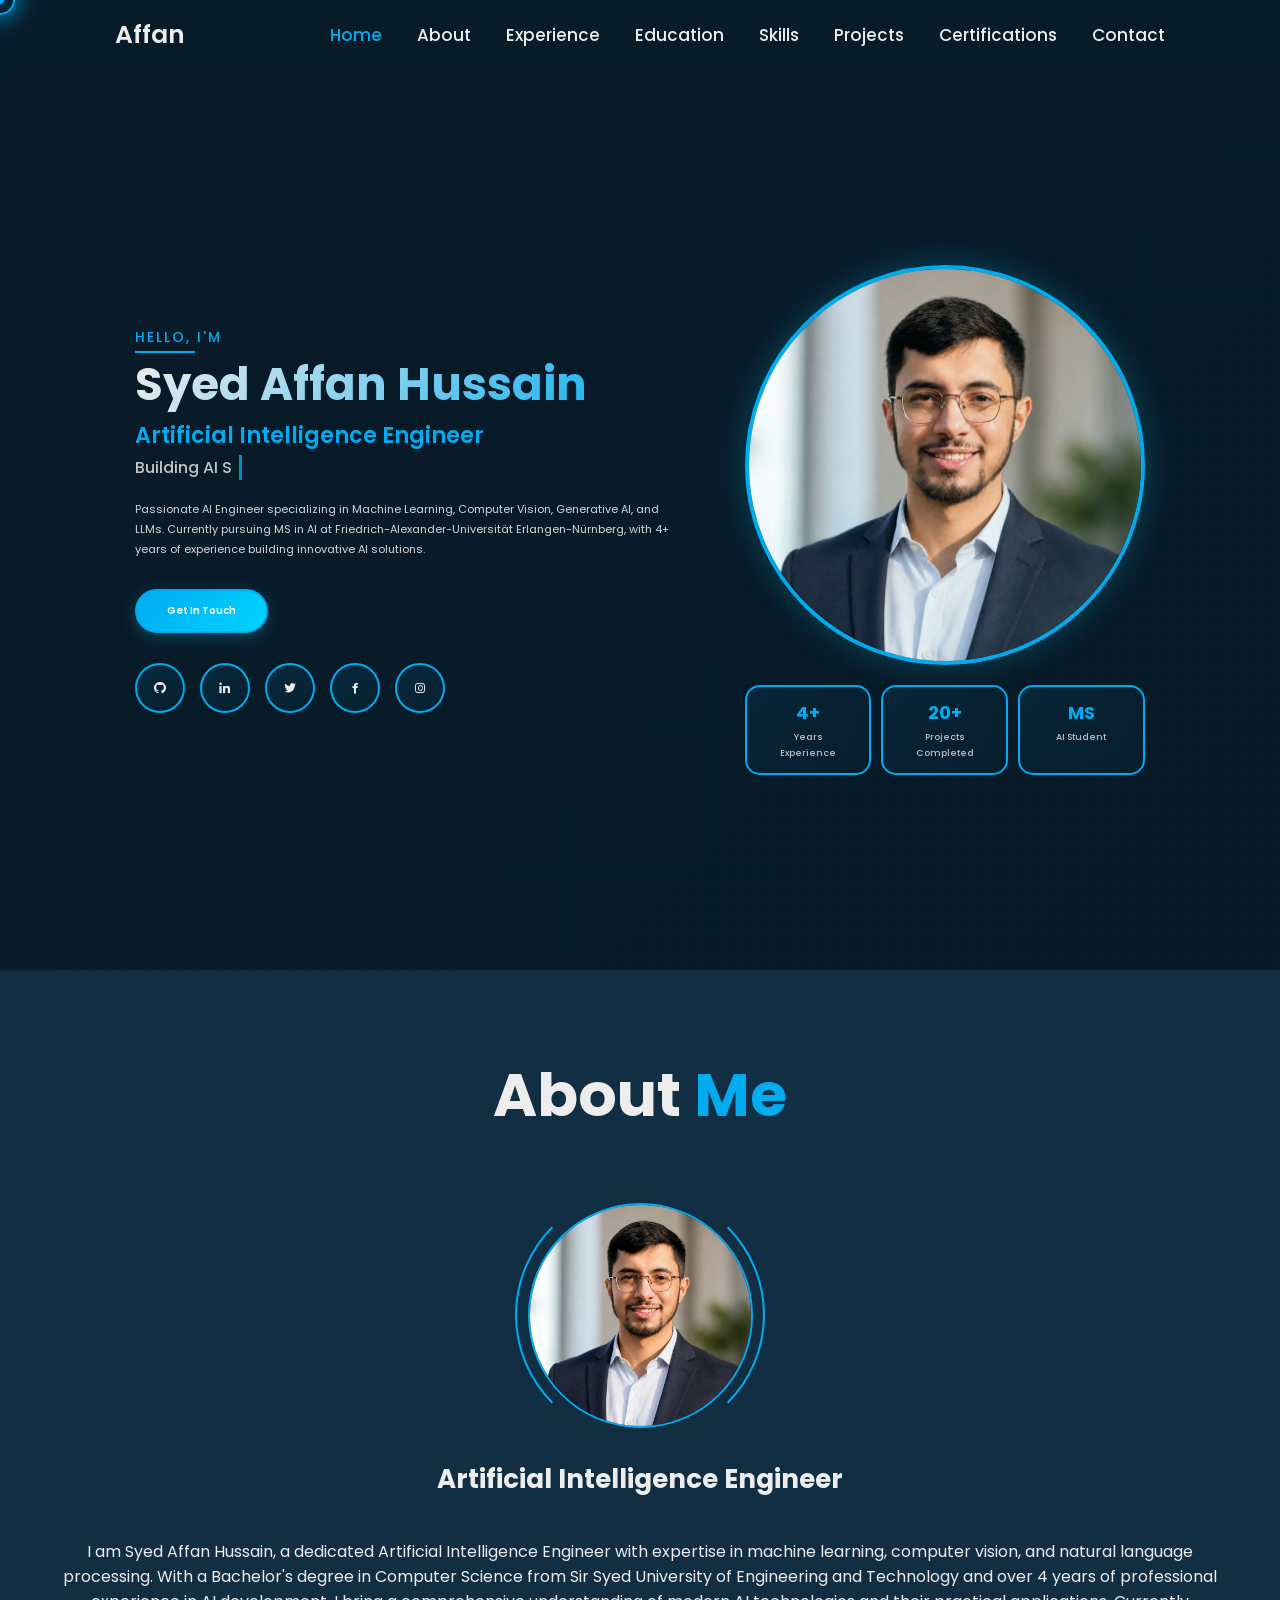
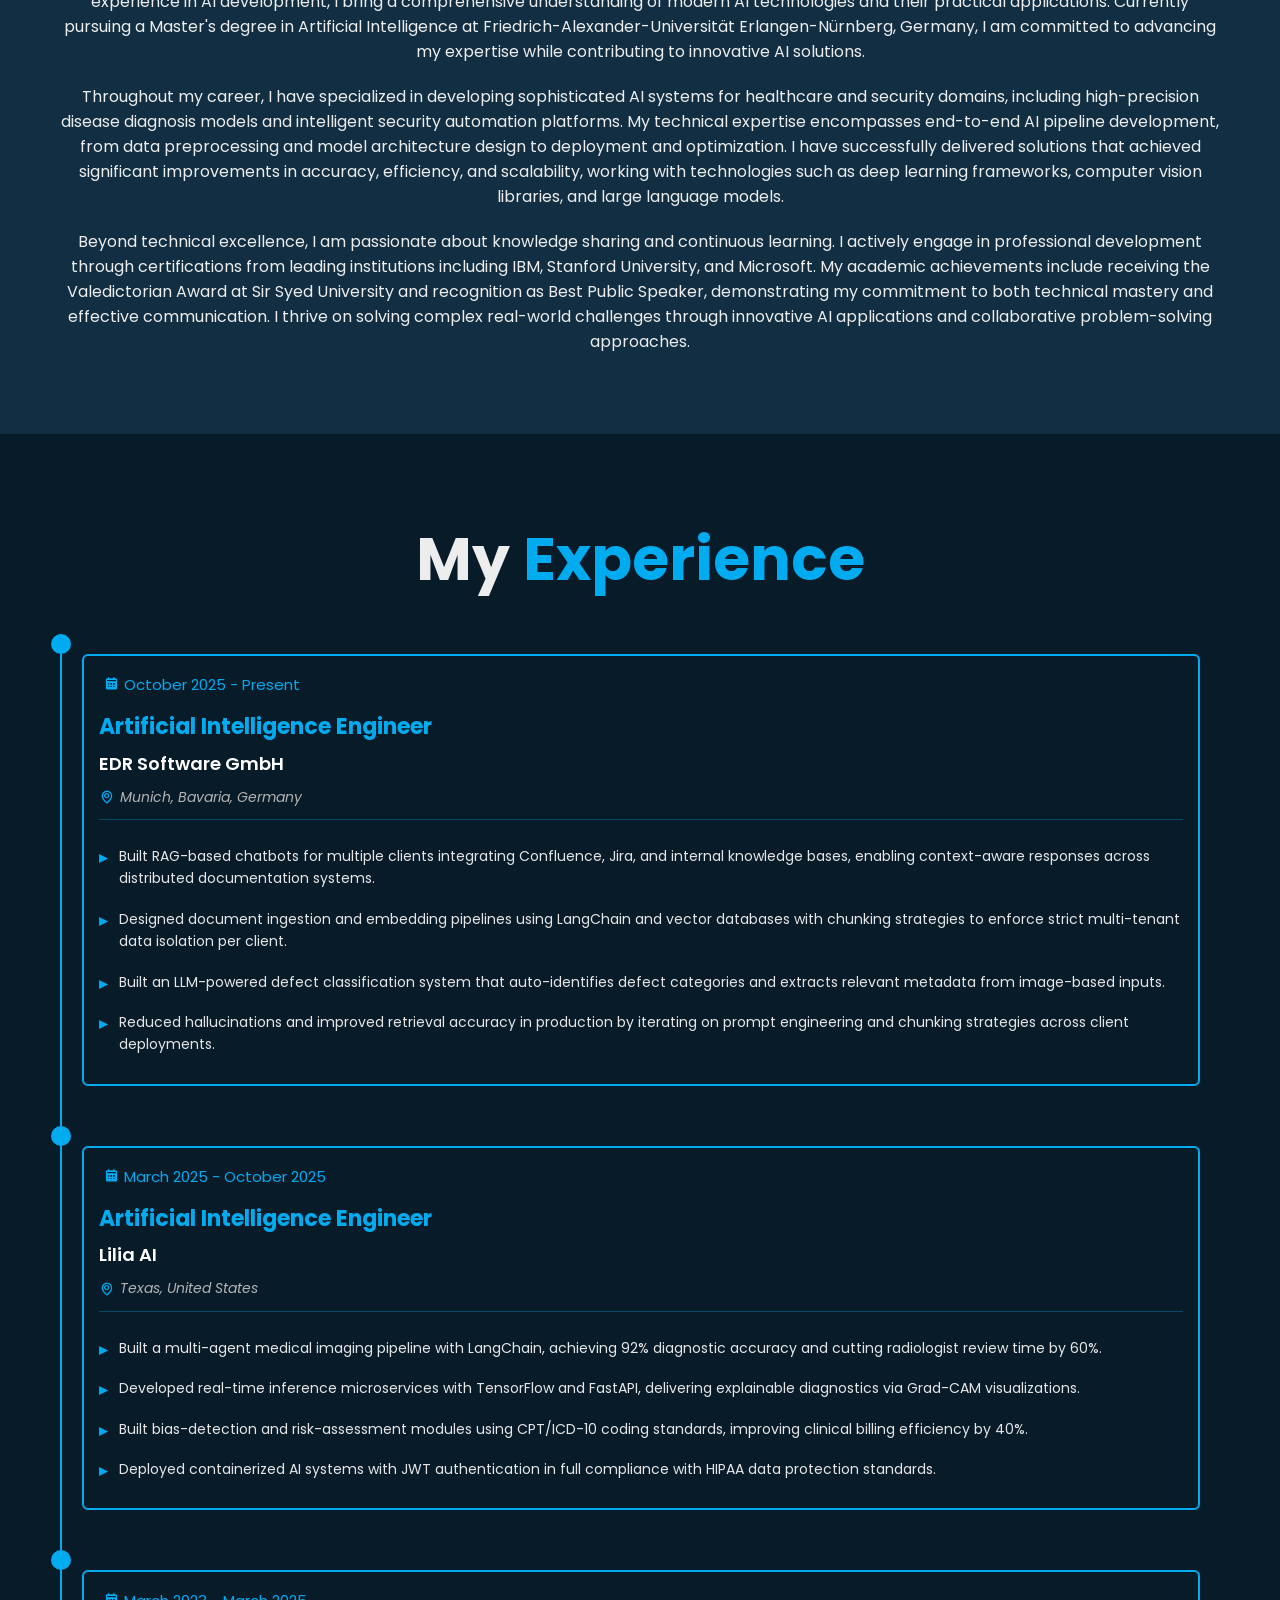
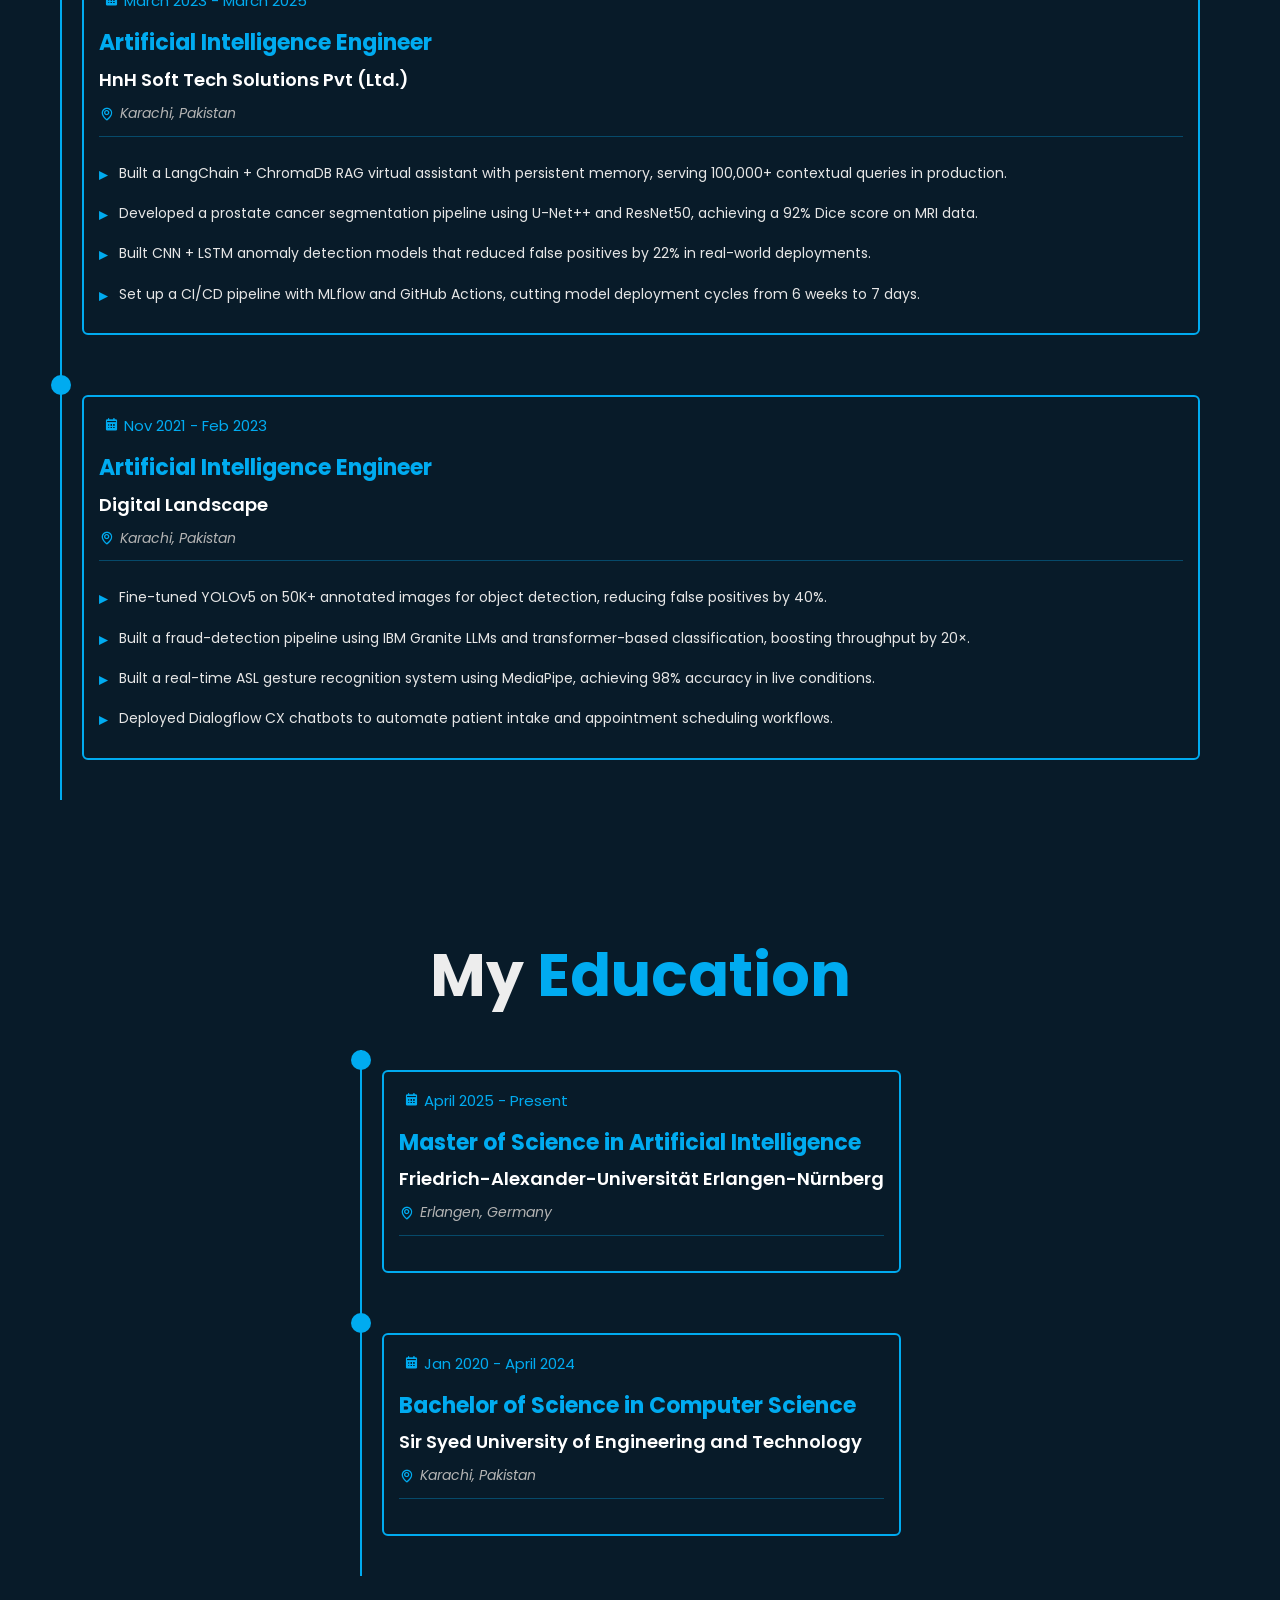
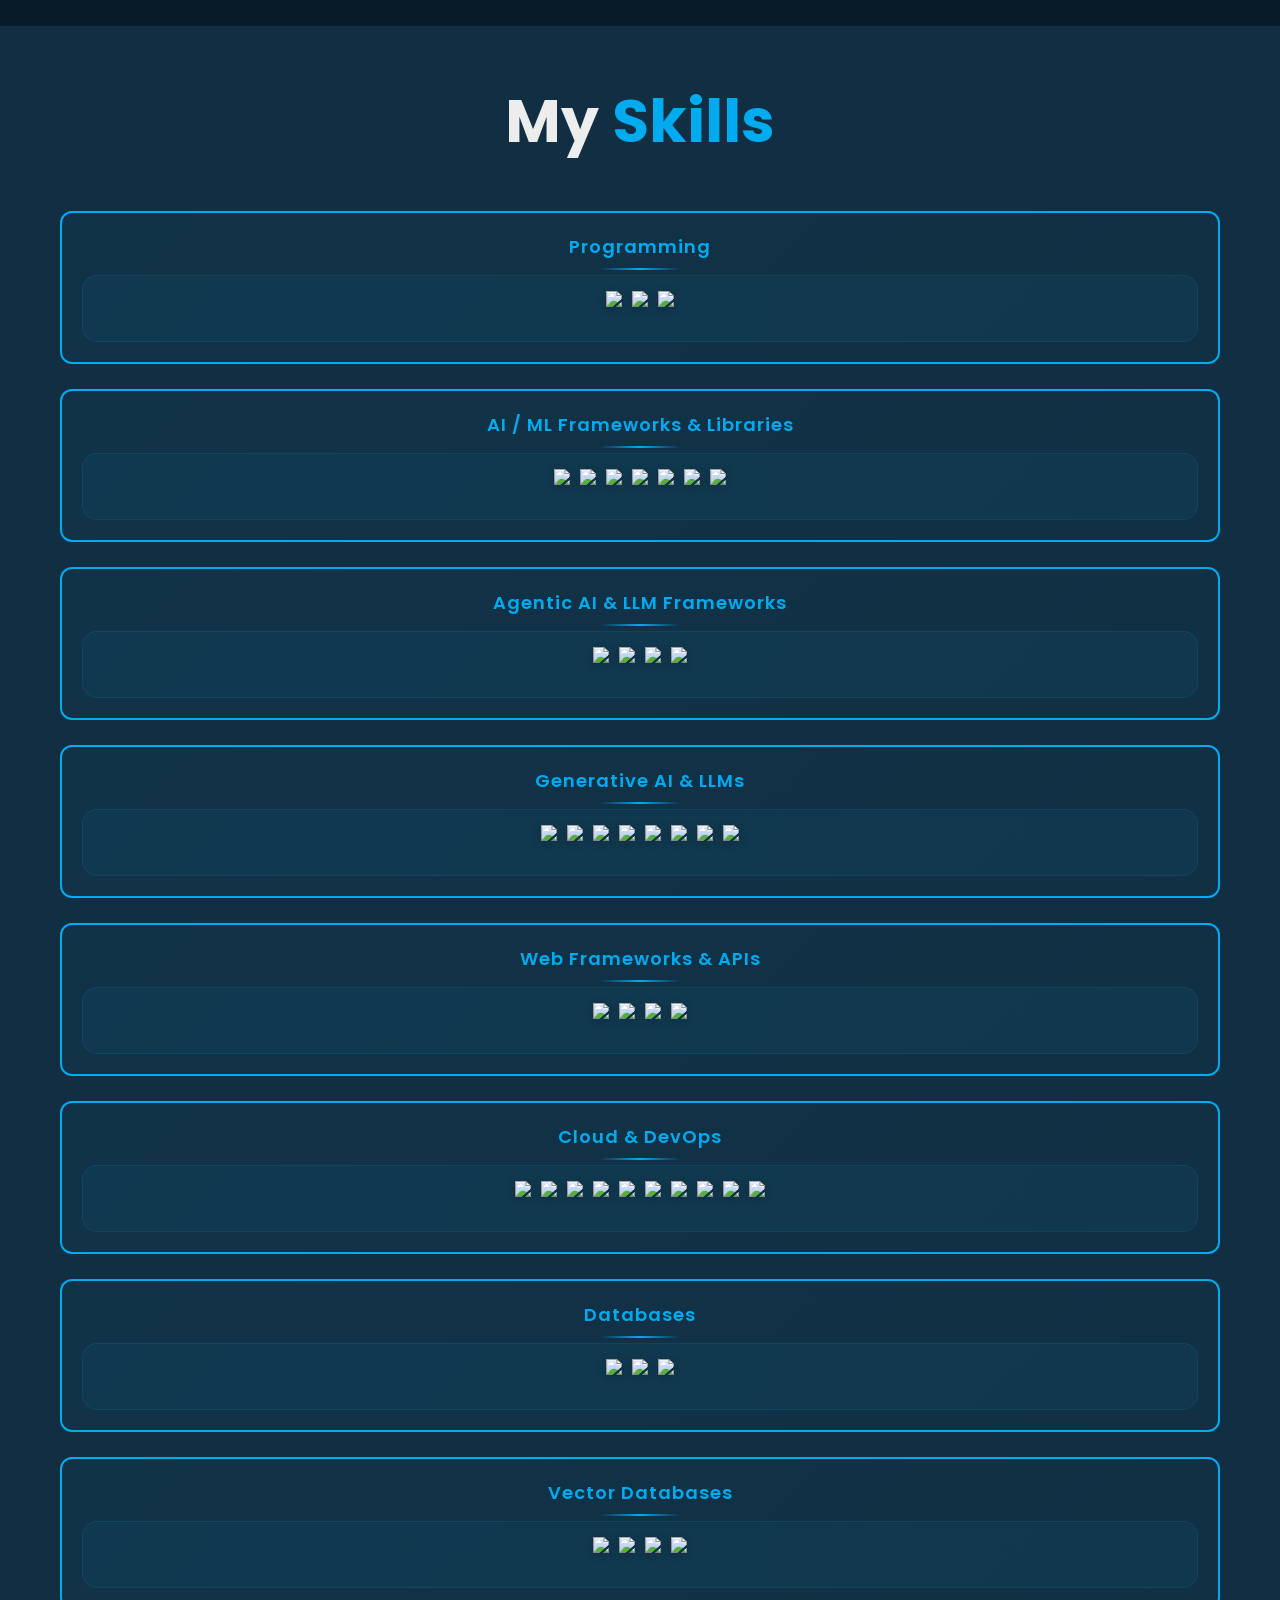
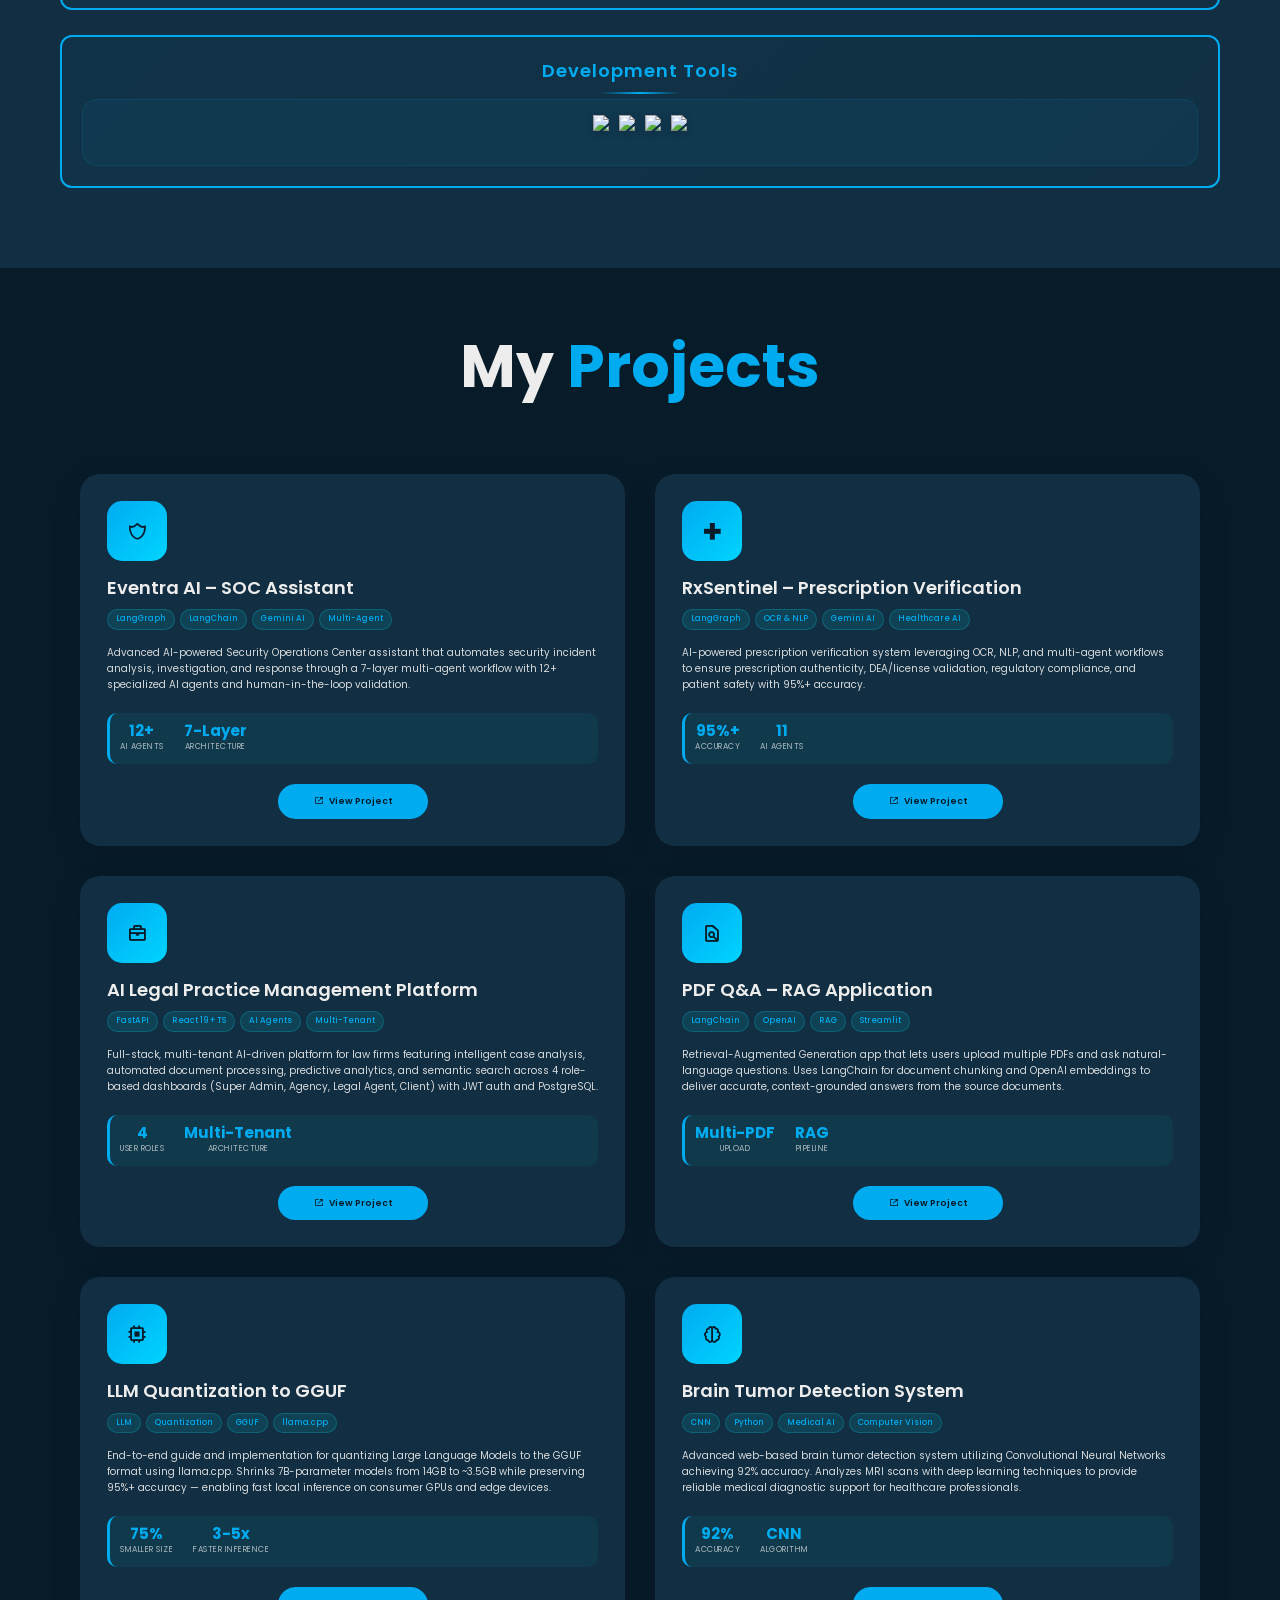
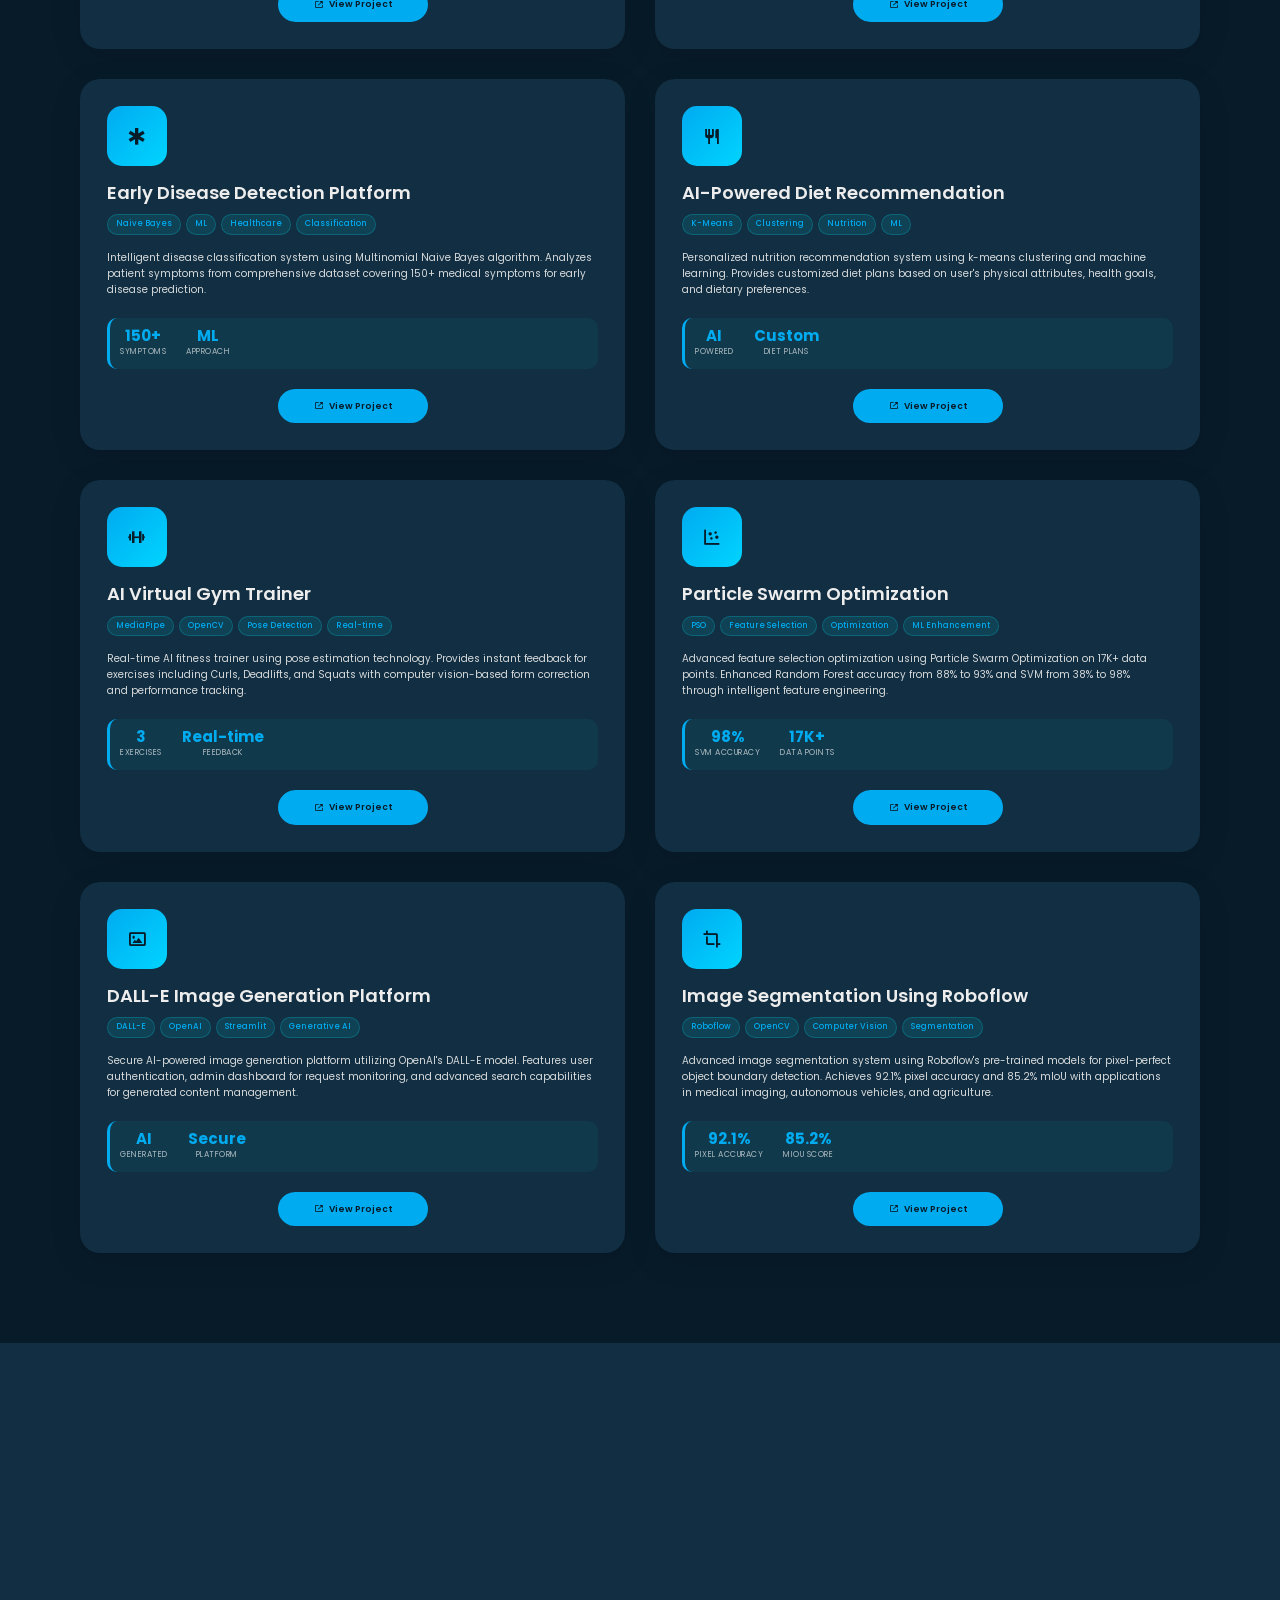
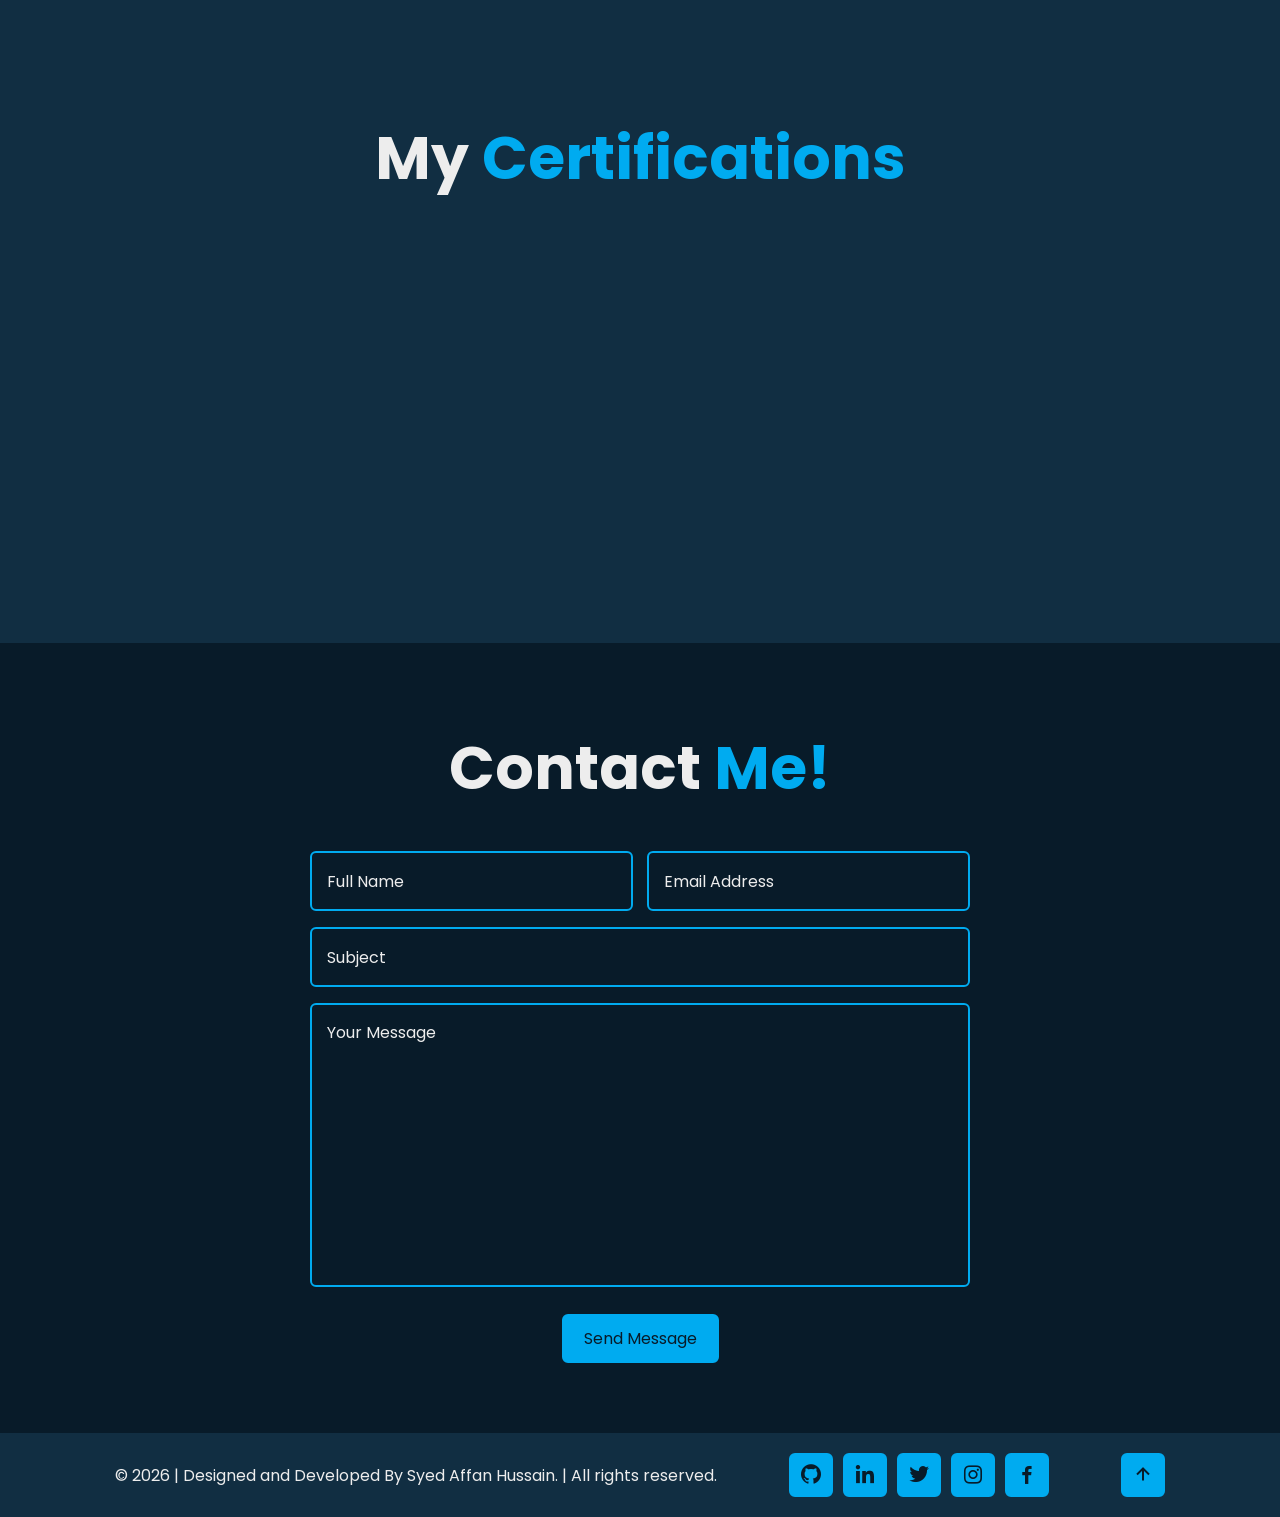
==== commit fcc8db20: "add Credly profile link to social media section" ====
--- a/index.html
+++ b/index.html
@@ -110,6 +110,7 @@
           "sameAs": [
             "https://www.linkedin.com/in/syedaffan10",
             "https://github.com/SyedAffan10",
+            "https://www.credly.com/users/syed-affan-hussain",
             "https://x.com/SyedAffan0",
             "https://www.facebook.com/affan08",
             "https://www.instagram.com/affan_shabbir"
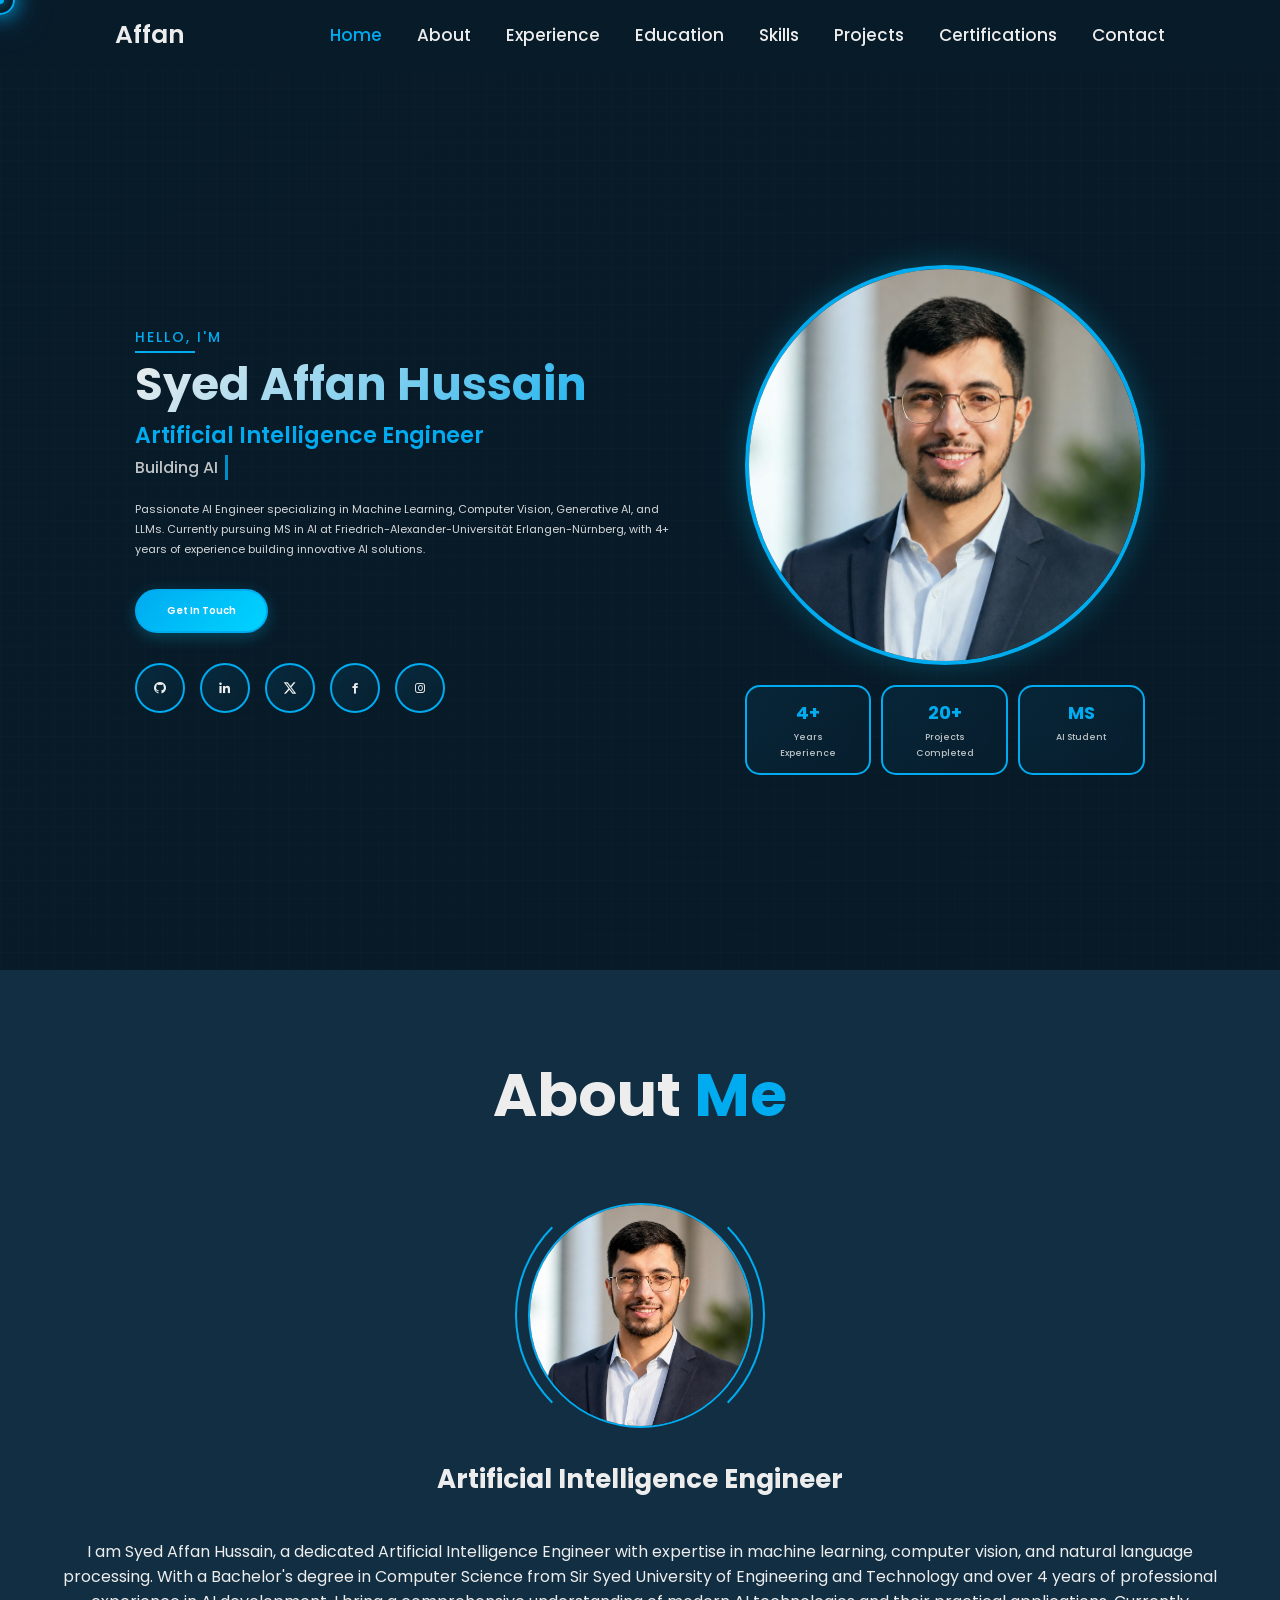
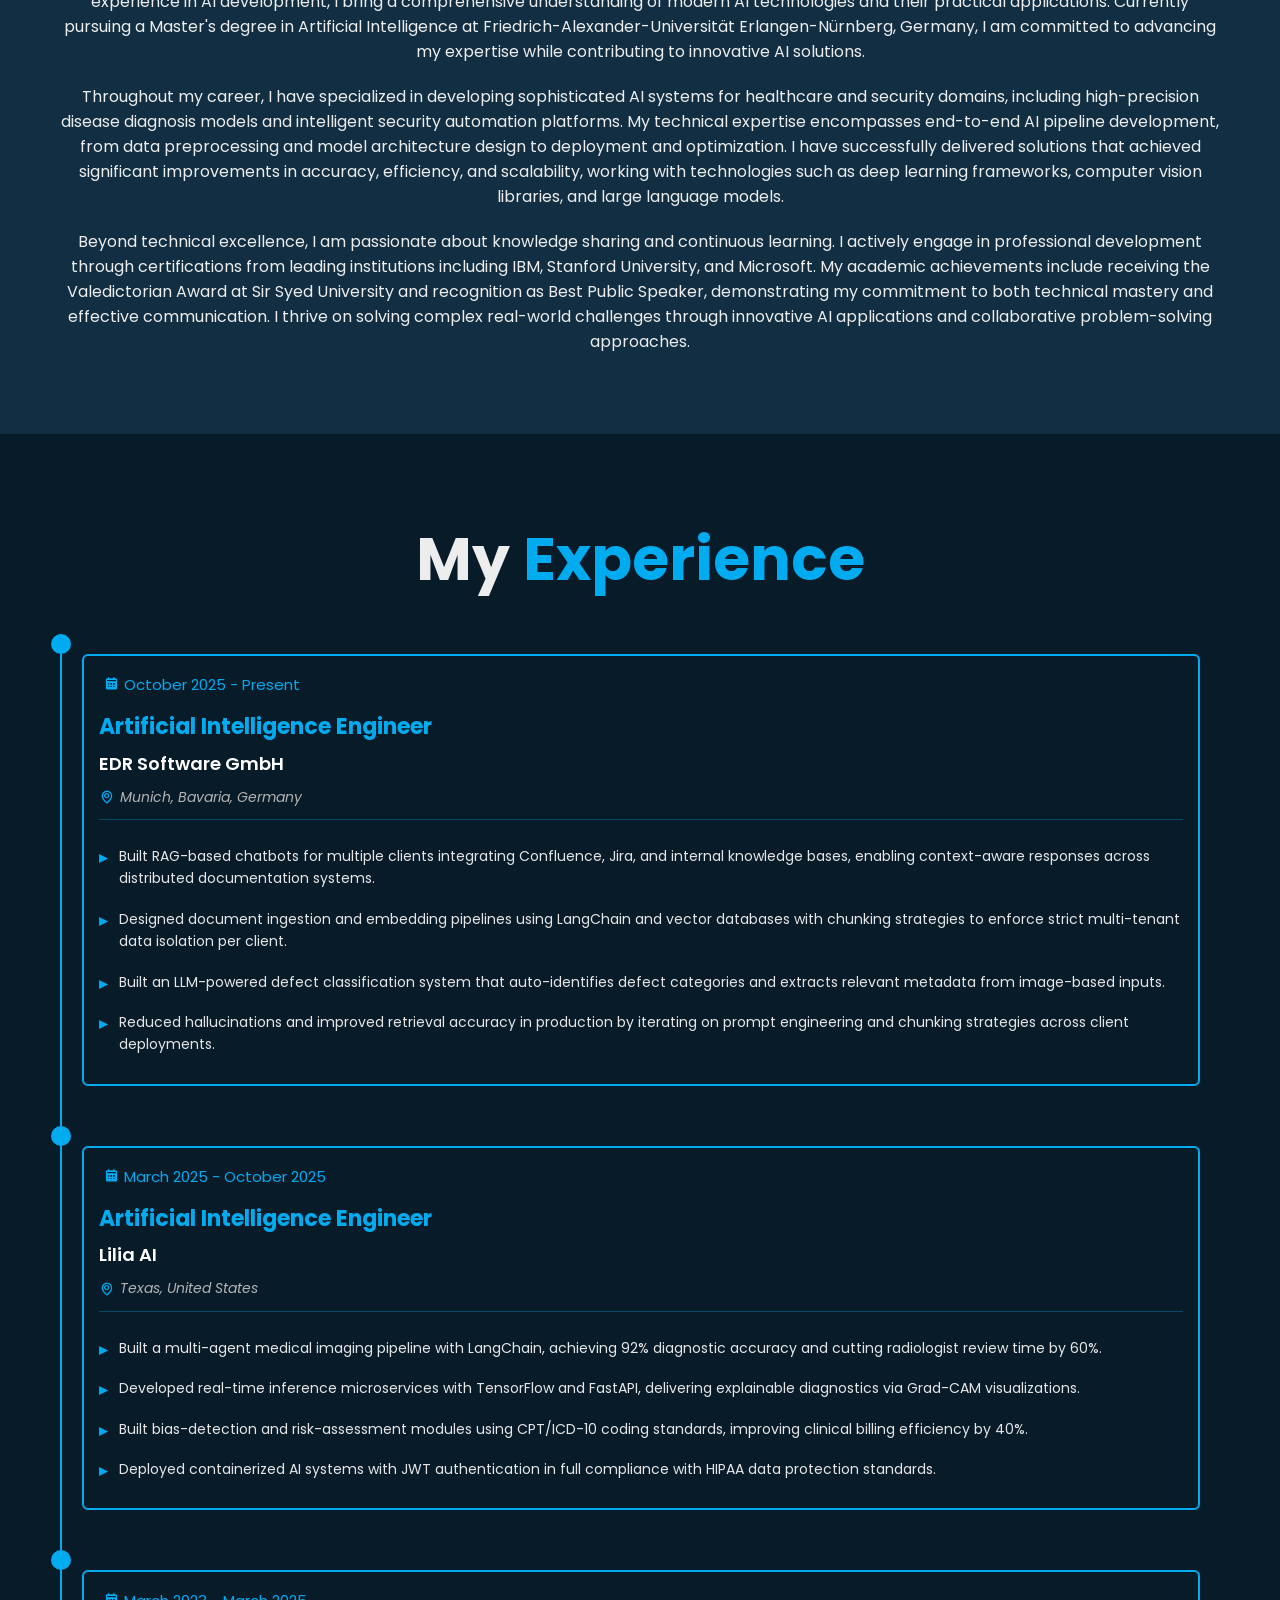
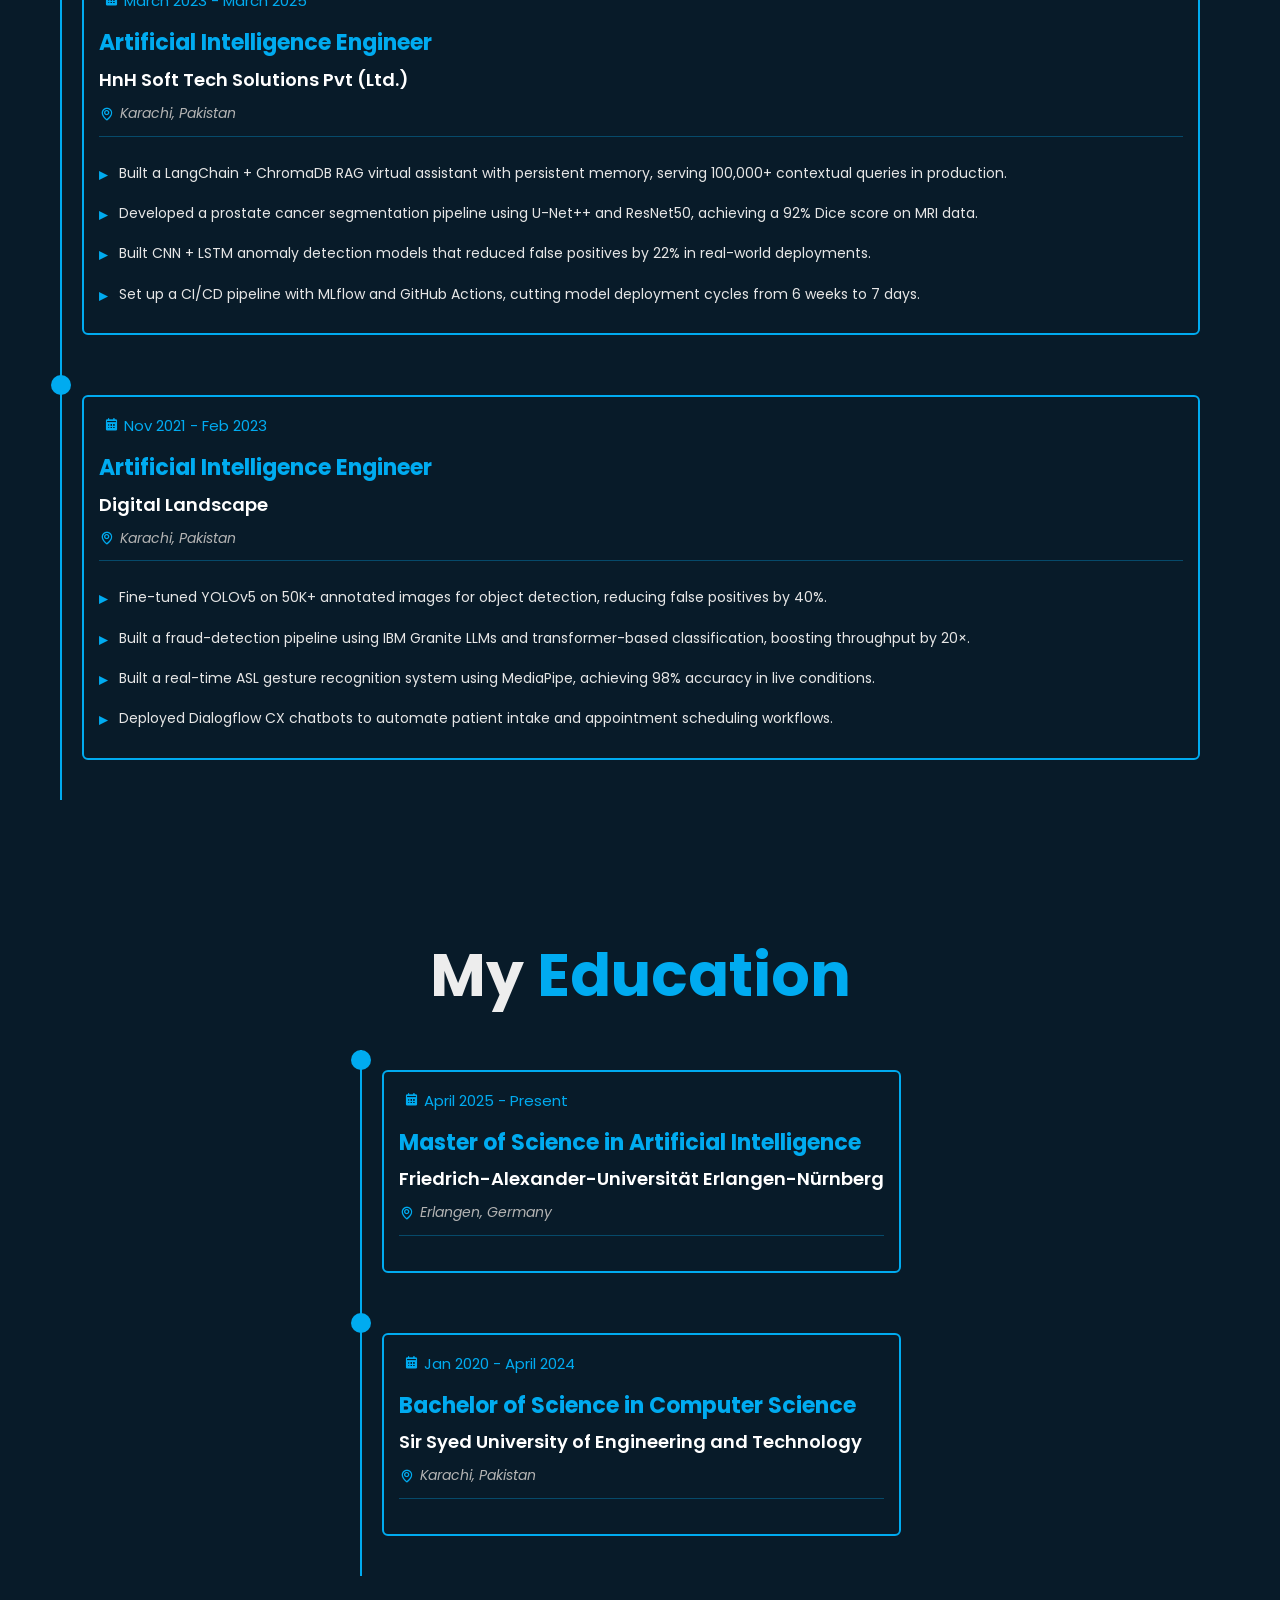
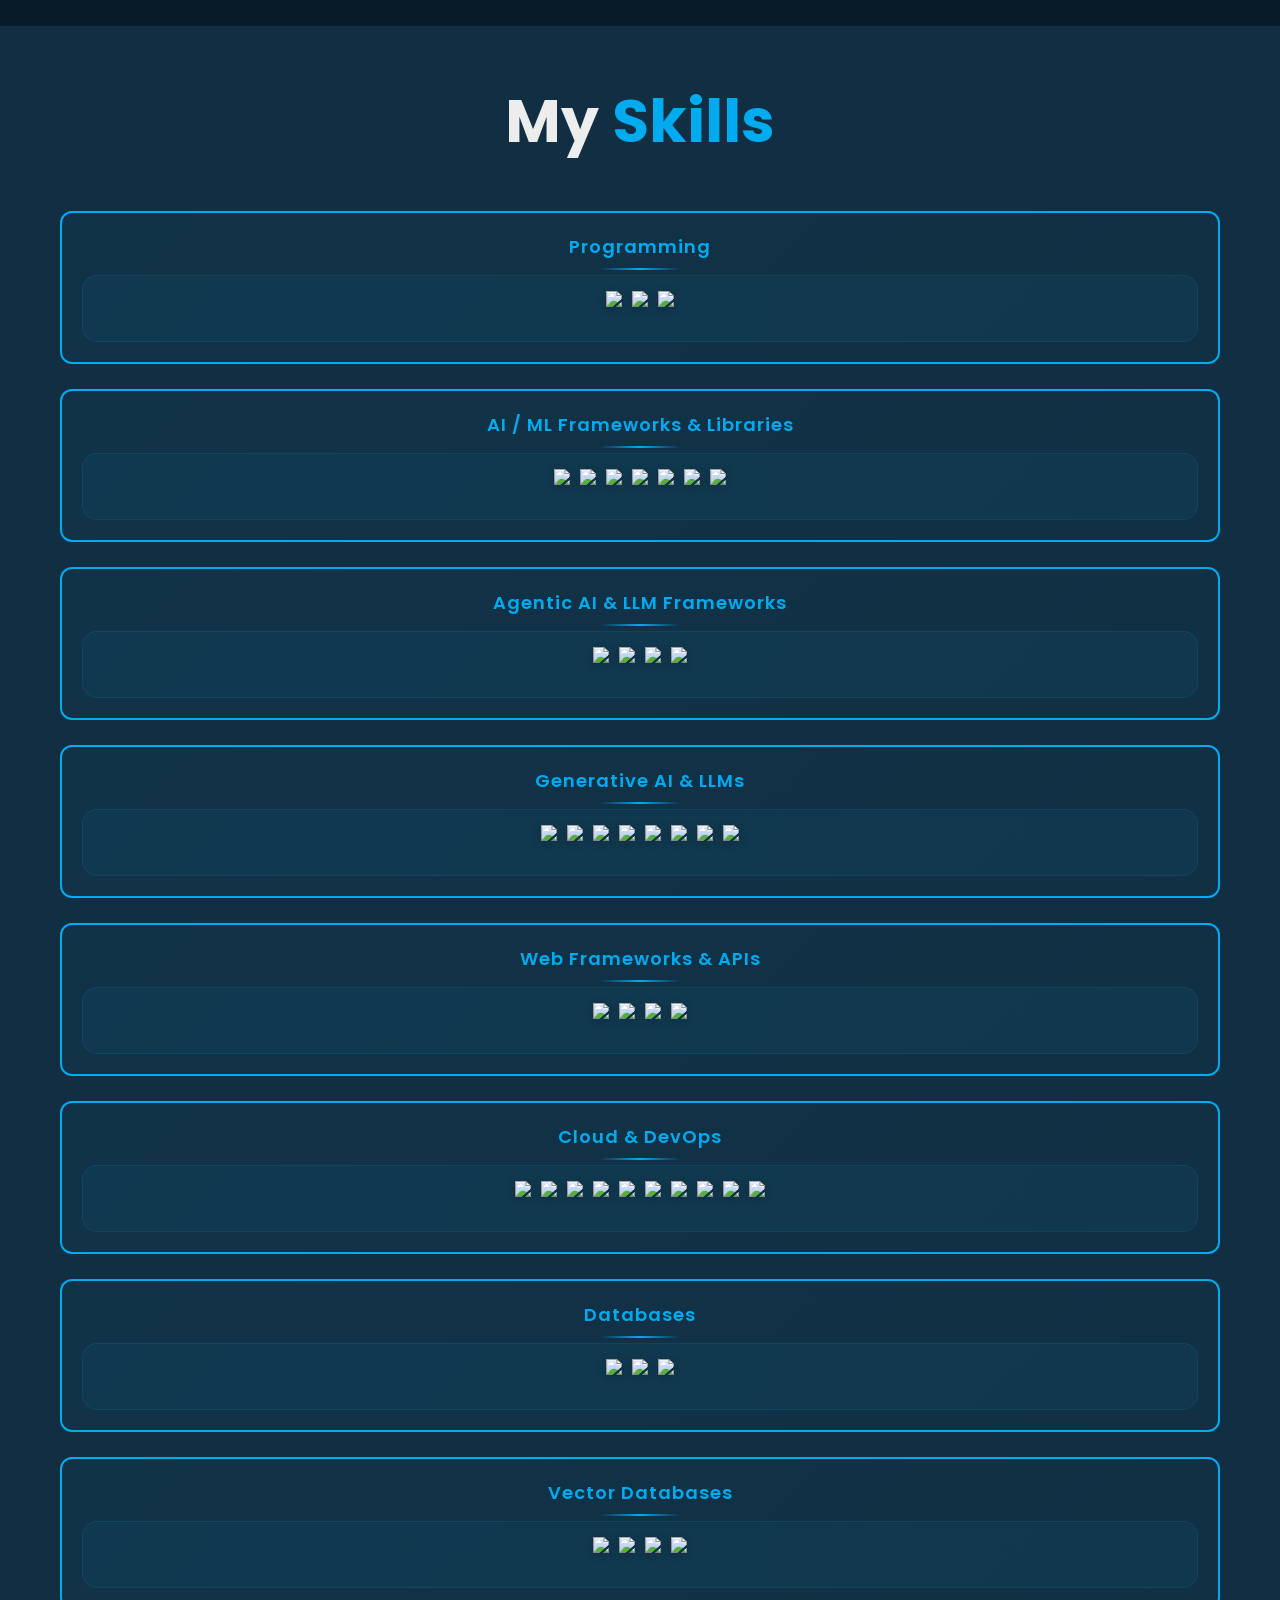
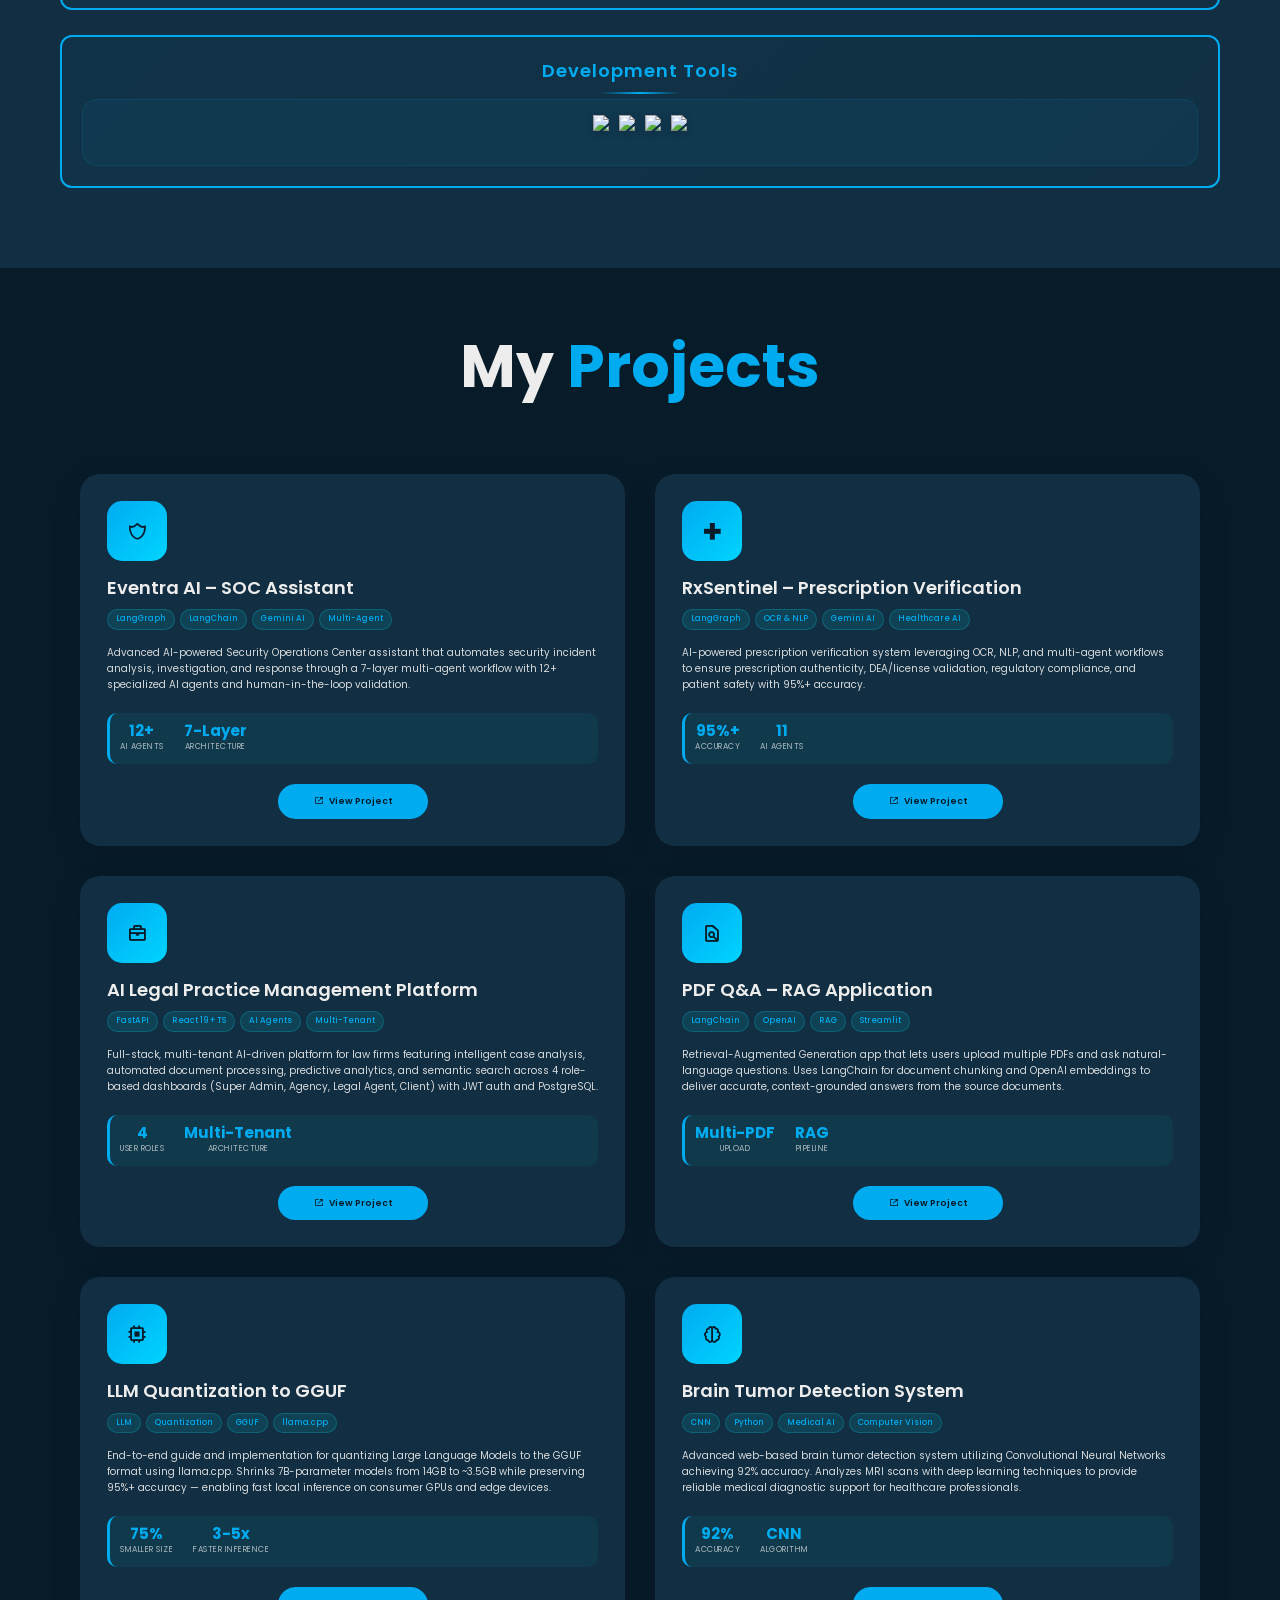
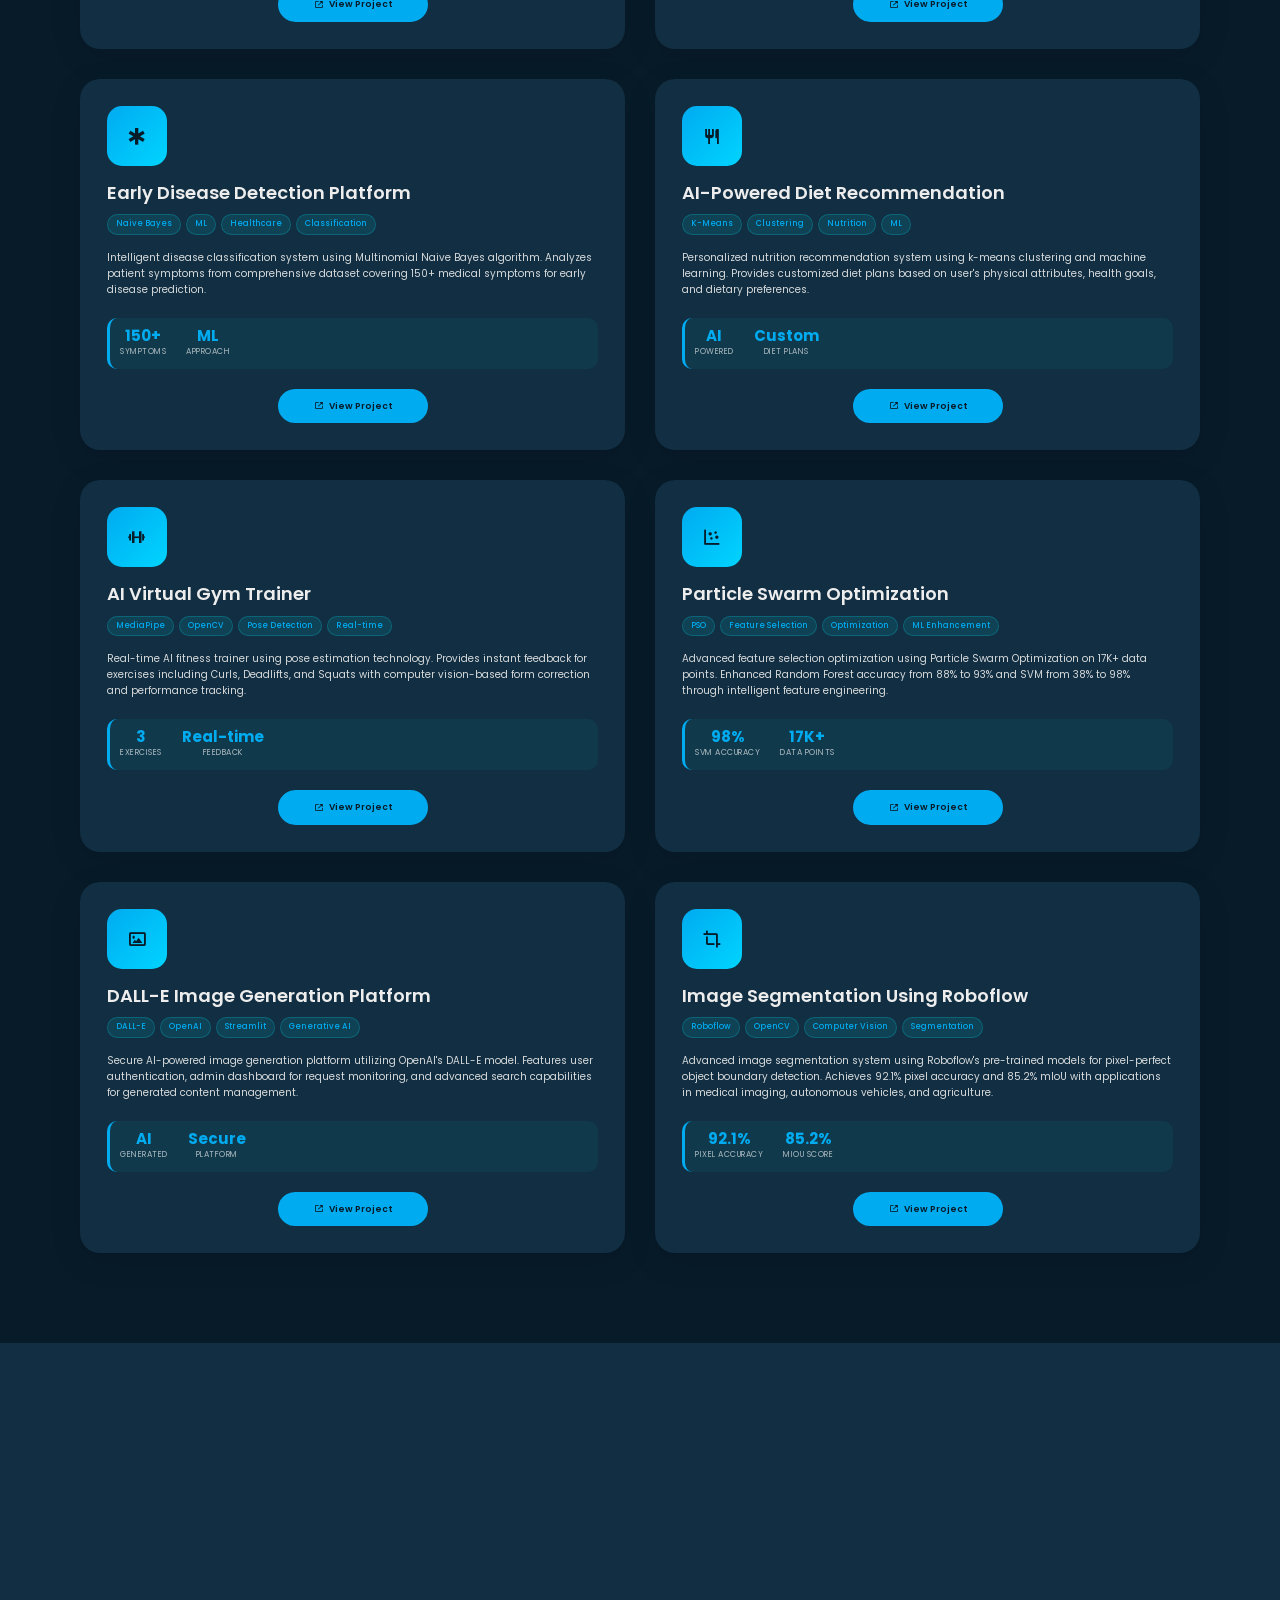
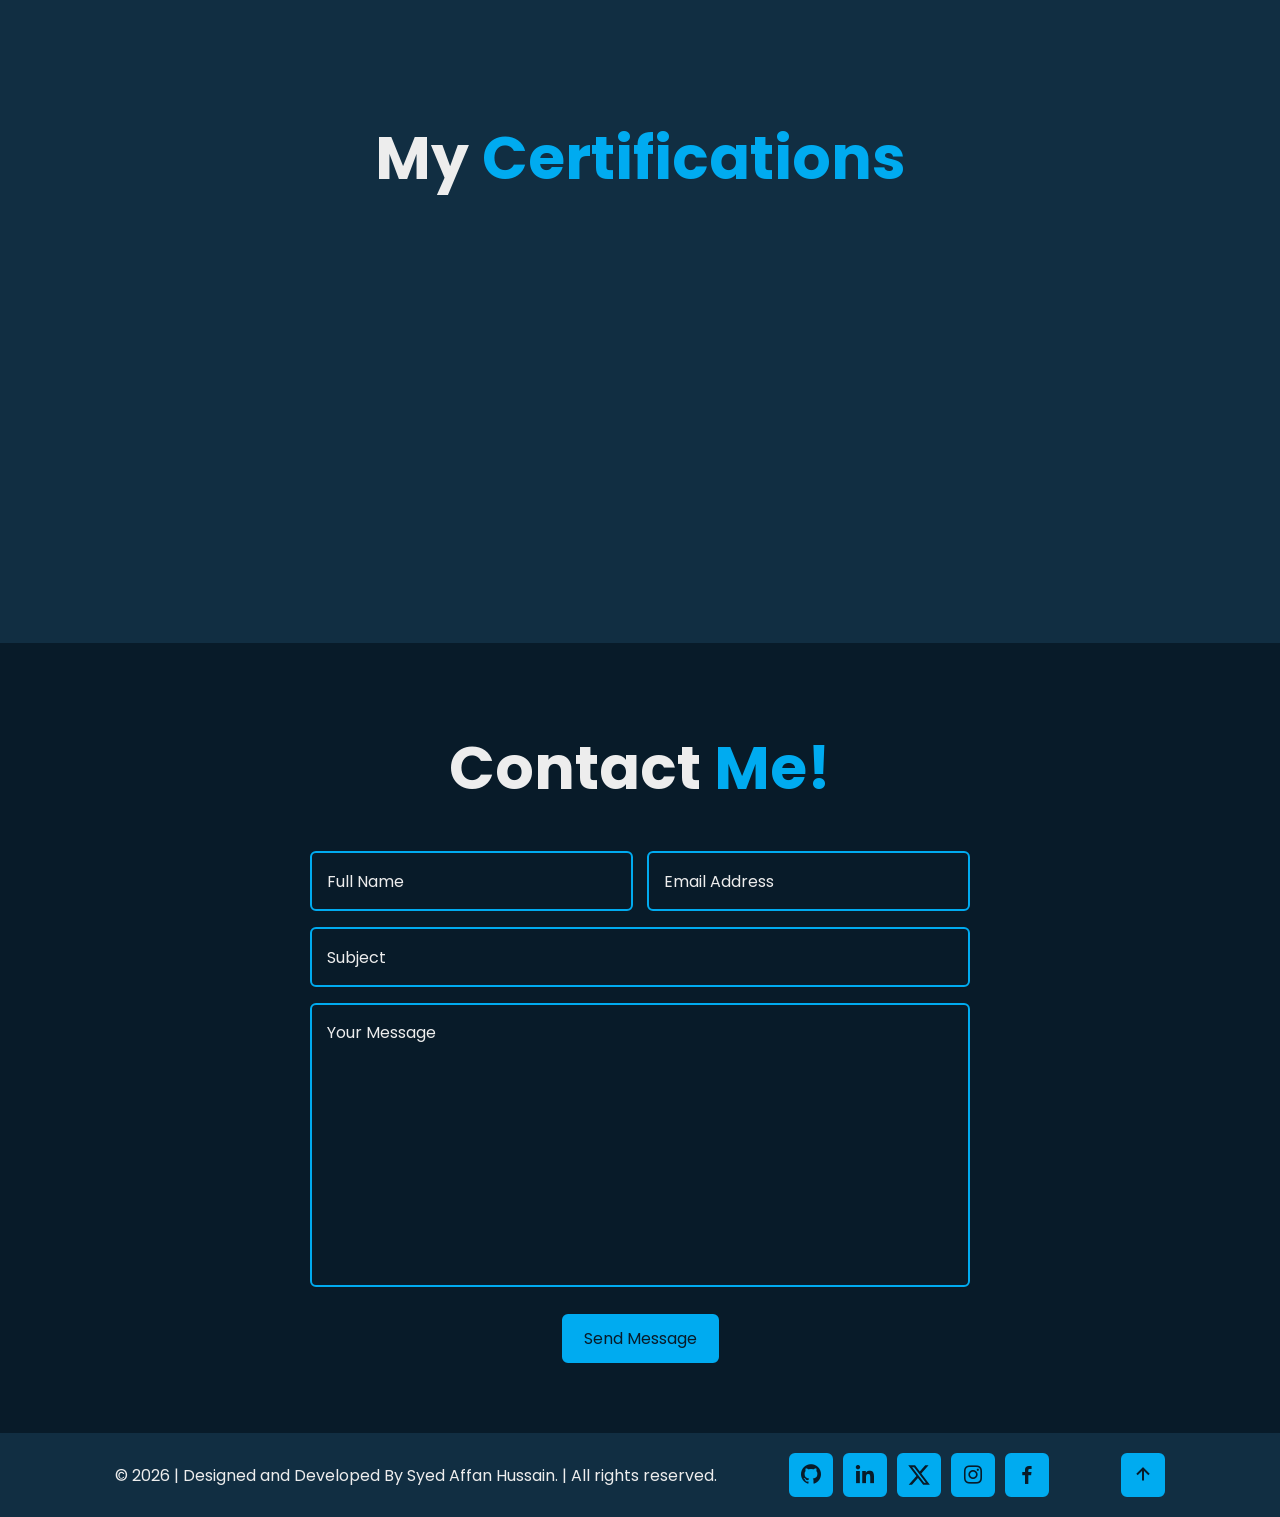
==== commit 7ddbb9cc: "update portfolio links, enhance SVG icons, and organize image assets" ====
--- a/index.html
+++ b/index.html
@@ -35,9 +35,9 @@
     <meta name="twitter:site" content="@SyedAffan0" />
 
     <link rel="icon" href="/favicon.ico" sizes="any" />
-    <link rel="icon" type="image/png" sizes="16x16" href="images/favicon-16.png" />
-    <link rel="icon" type="image/png" sizes="32x32" href="images/favicon-32.png" />
-    <link rel="apple-touch-icon" sizes="180x180" href="images/apple-touch-icon.png" />
+    <link rel="icon" type="image/png" sizes="16x16" href="images/icons/favicon-16.png" />
+    <link rel="icon" type="image/png" sizes="32x32" href="images/icons/favicon-32.png" />
+    <link rel="apple-touch-icon" sizes="180x180" href="images/icons/apple-touch-icon.png" />
     <link rel="manifest" href="site.webmanifest" />
     <meta name="theme-color" content="#081b29" />
 
@@ -214,7 +214,8 @@
                   <i class="bx bxl-linkedin"></i>
                 </a>
                 <a href="https://x.com/SyedAffan0" target="_blank" rel="noopener noreferrer" title="X (Twitter)">
-                  <i class="bx bxl-twitter"></i>
+                  <!-- boxicons 2.1.4 predates the X rebrand, so this one is inline -->
+                  <svg class="icon-x" viewBox="0 0 24 24" aria-hidden="true"><path d="M18.244 2.25h3.308l-7.227 8.26 8.502 11.24H16.17l-5.214-6.817L4.99 21.75H1.68l7.73-8.835L1.254 2.25H8.08l4.713 6.231zm-1.161 17.52h1.833L7.084 4.126H5.117z"/></svg>
                 </a>
                 <a href="https://www.facebook.com/affan08" target="_blank" rel="noopener noreferrer" title="Facebook">
                   <i class="bx bxl-facebook"></i>
@@ -1067,8 +1068,8 @@
         <a href="https://www.linkedin.com/in/syedaffan10" target="_blank" rel="noopener noreferrer"
           ><i class="bx bxl-linkedin"></i
         ></a>
-        <a href="https://x.com/SyedAffan0" target="_blank" rel="noopener noreferrer"
-          ><i class="bx bxl-twitter"></i
+        <a href="https://x.com/SyedAffan0" target="_blank" rel="noopener noreferrer" aria-label="X (Twitter)"
+          ><svg class="icon-x" viewBox="0 0 24 24" aria-hidden="true"><path d="M18.244 2.25h3.308l-7.227 8.26 8.502 11.24H16.17l-5.214-6.817L4.99 21.75H1.68l7.73-8.835L1.254 2.25H8.08l4.713 6.231zm-1.161 17.52h1.833L7.084 4.126H5.117z"/></svg
         ></a>
         <a href="https://www.instagram.com/affan_shabbir" target="_blank" rel="noopener noreferrer"
           ><i class="bx bxl-instagram"></i
--- a/css/home.css
+++ b/css/home.css
@@ -221,6 +221,13 @@
   overflow: hidden;
 }
 
+/* inline SVG icons track the font-size and colour of their <i> siblings */
+.social-icons a .icon-x {
+  width: 1em;
+  height: 1em;
+  fill: currentColor;
+}
+
 .social-icons a::before {
   content: '';
   position: absolute;
--- a/css/footer.css
+++ b/css/footer.css
@@ -90,13 +90,22 @@
   width: 100%;
 }
 
-.footer-social a i {
+.footer-social a i,
+.footer-social a .icon-x {
   font-size: 2.4rem;
   color: var(--bg-color);
   transition: 0.5s;
 }
 
-.footer-social a:hover i {
+.footer-social a .icon-x {
+  width: 1em;
+  height: 1em;
+  fill: currentColor;
+  display: block;
+}
+
+.footer-social a:hover i,
+.footer-social a:hover .icon-x {
   color: var(--main-color);
 }
 
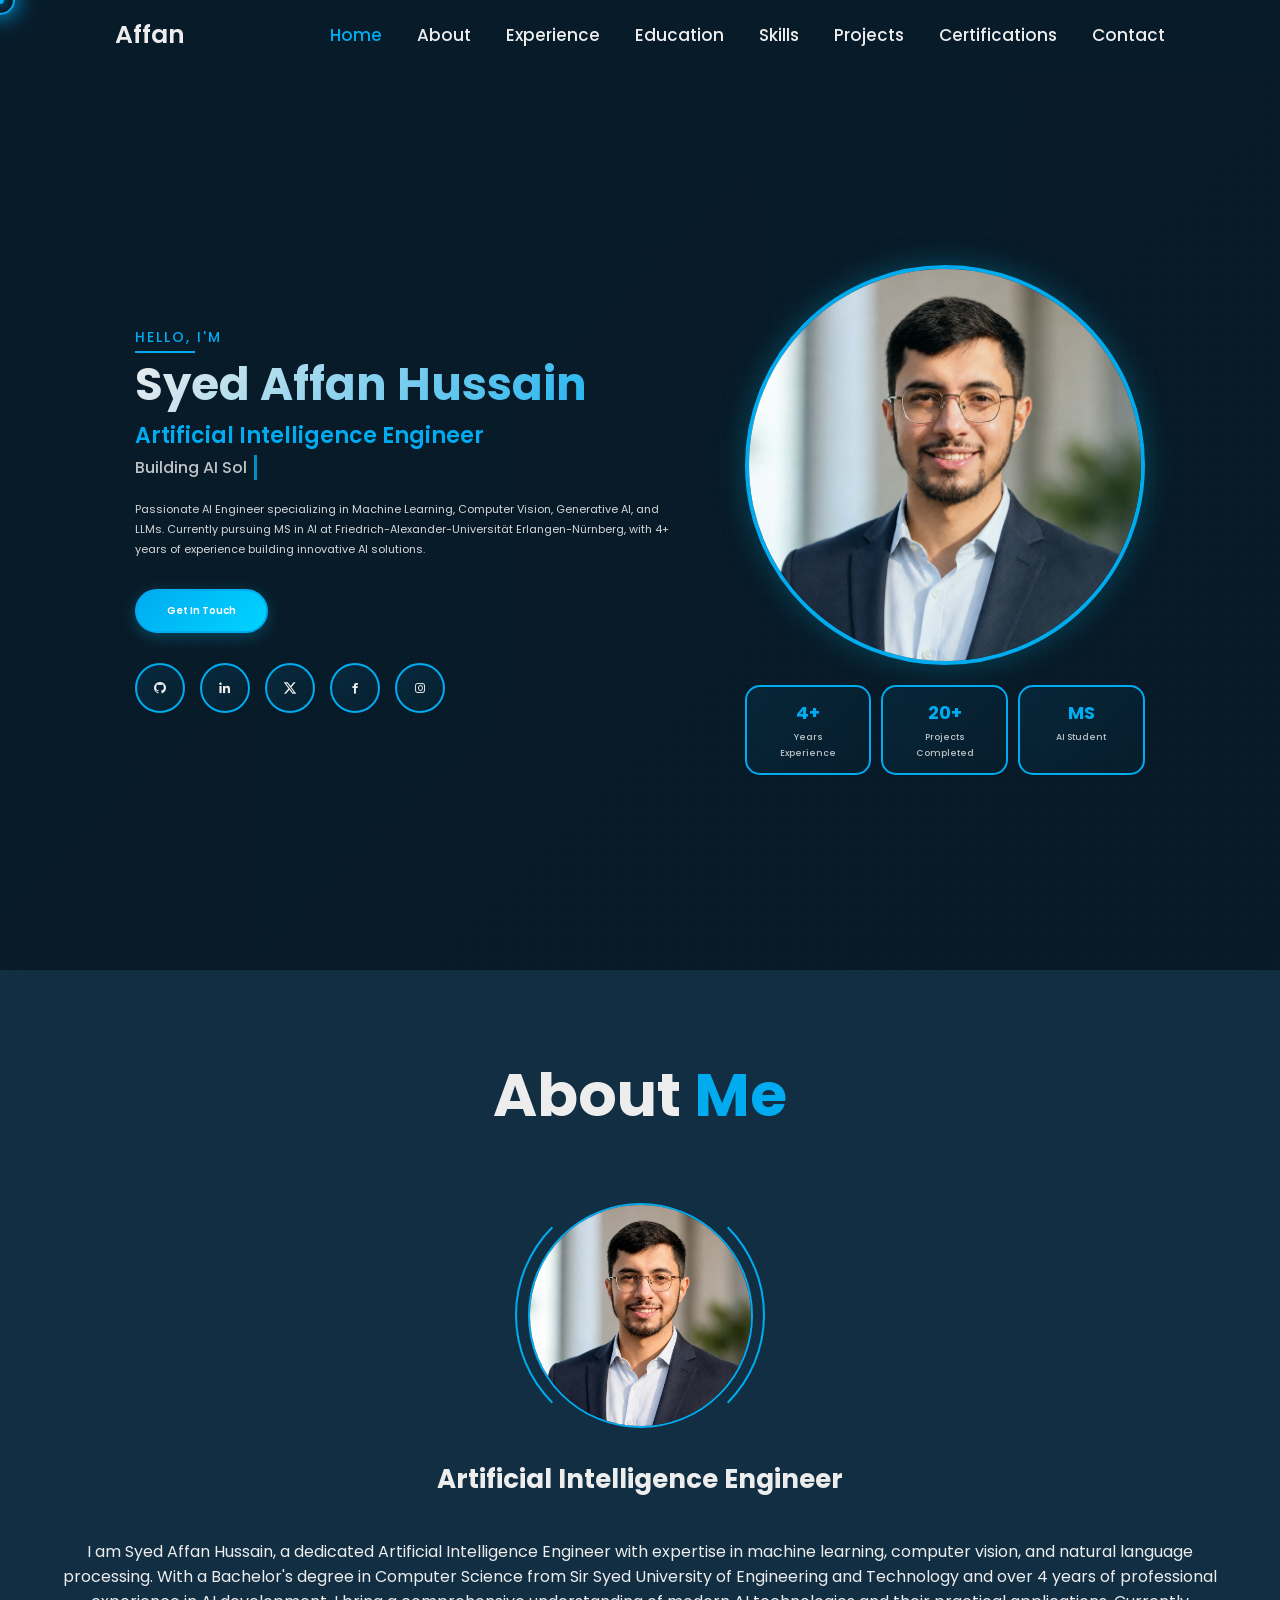
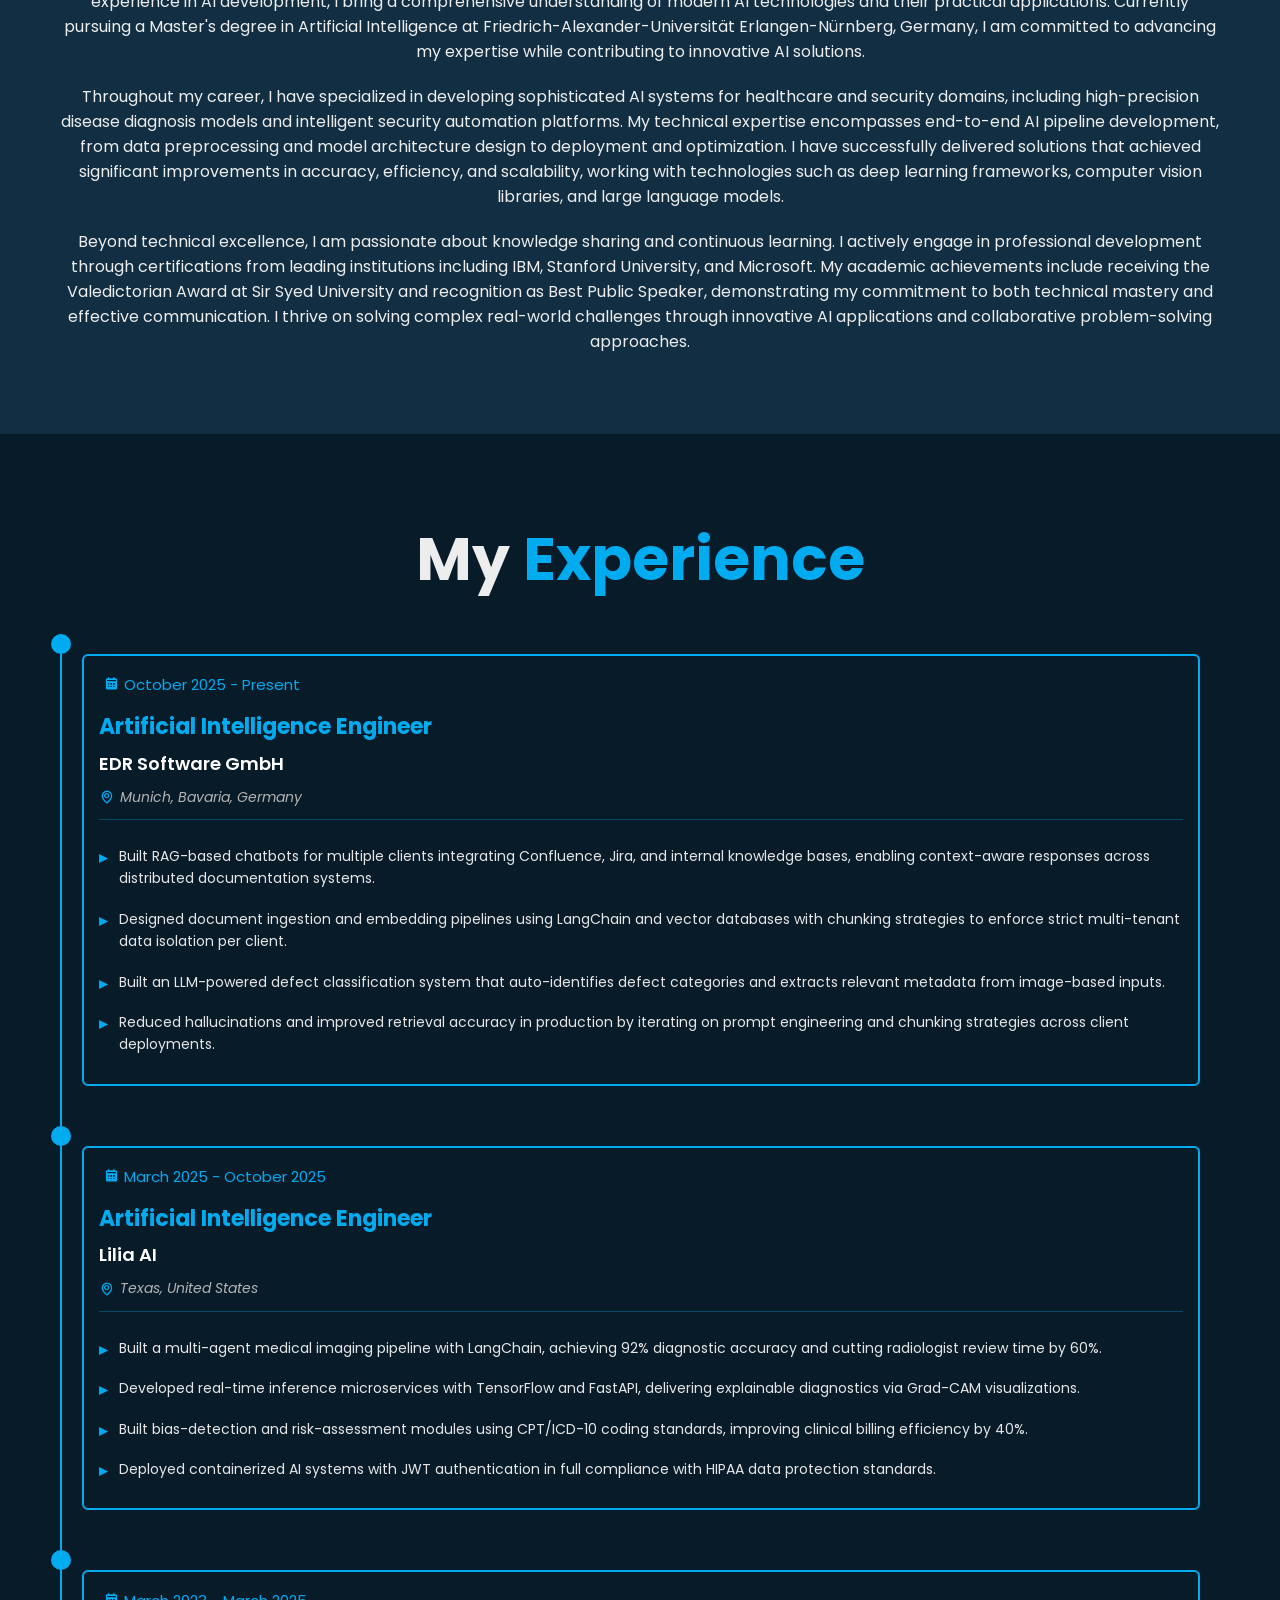
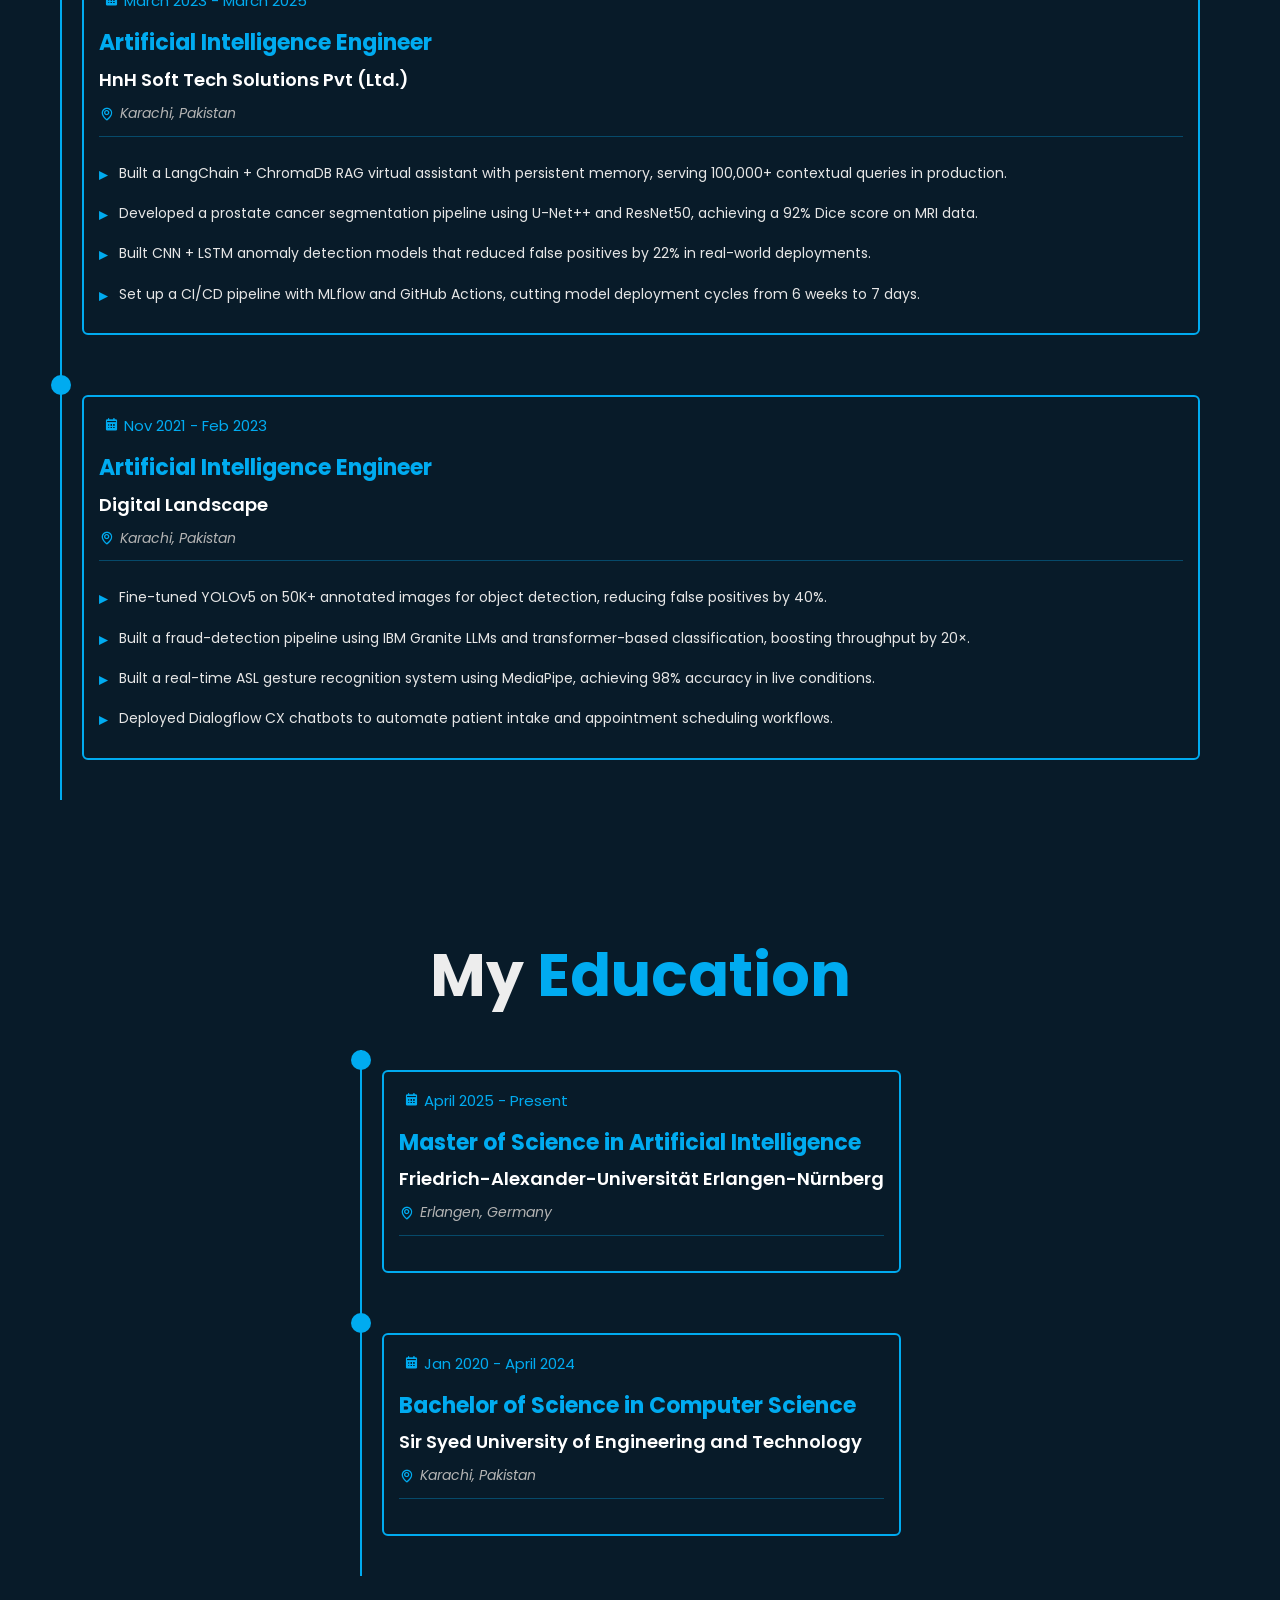
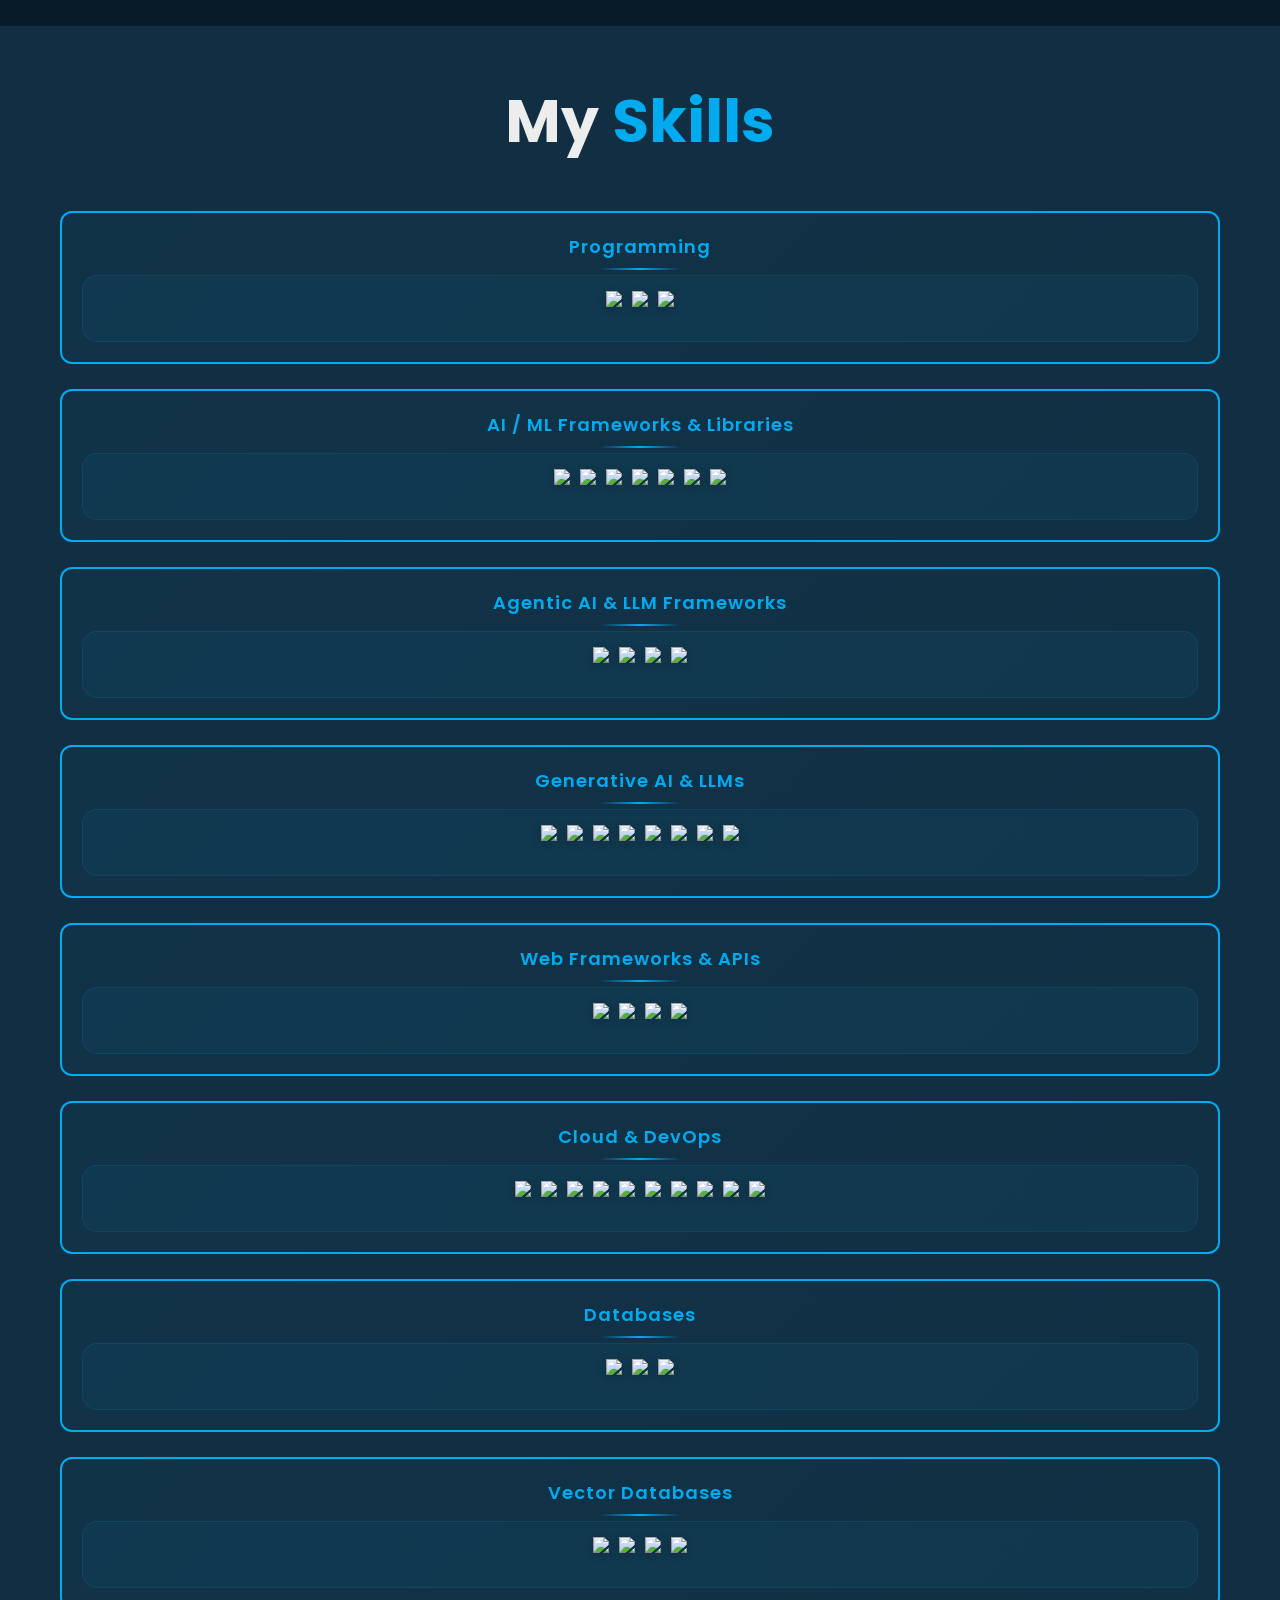
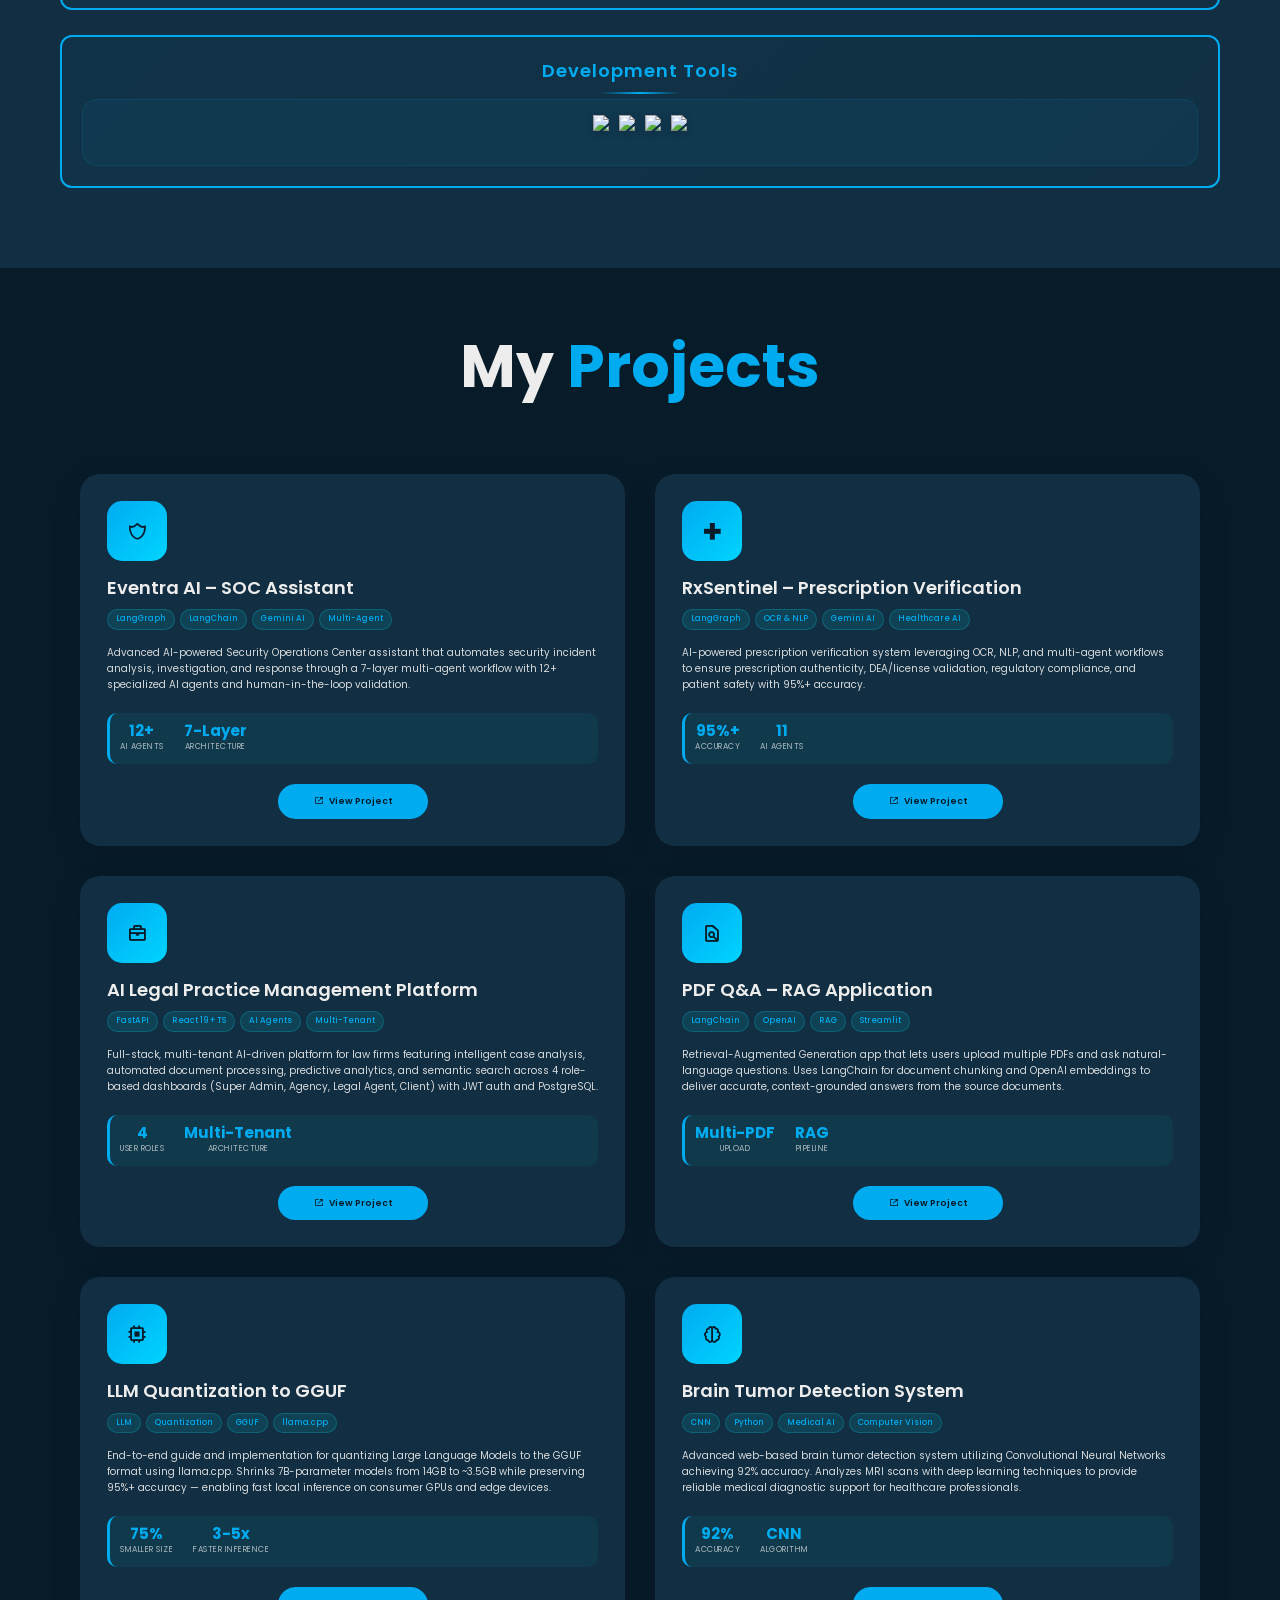
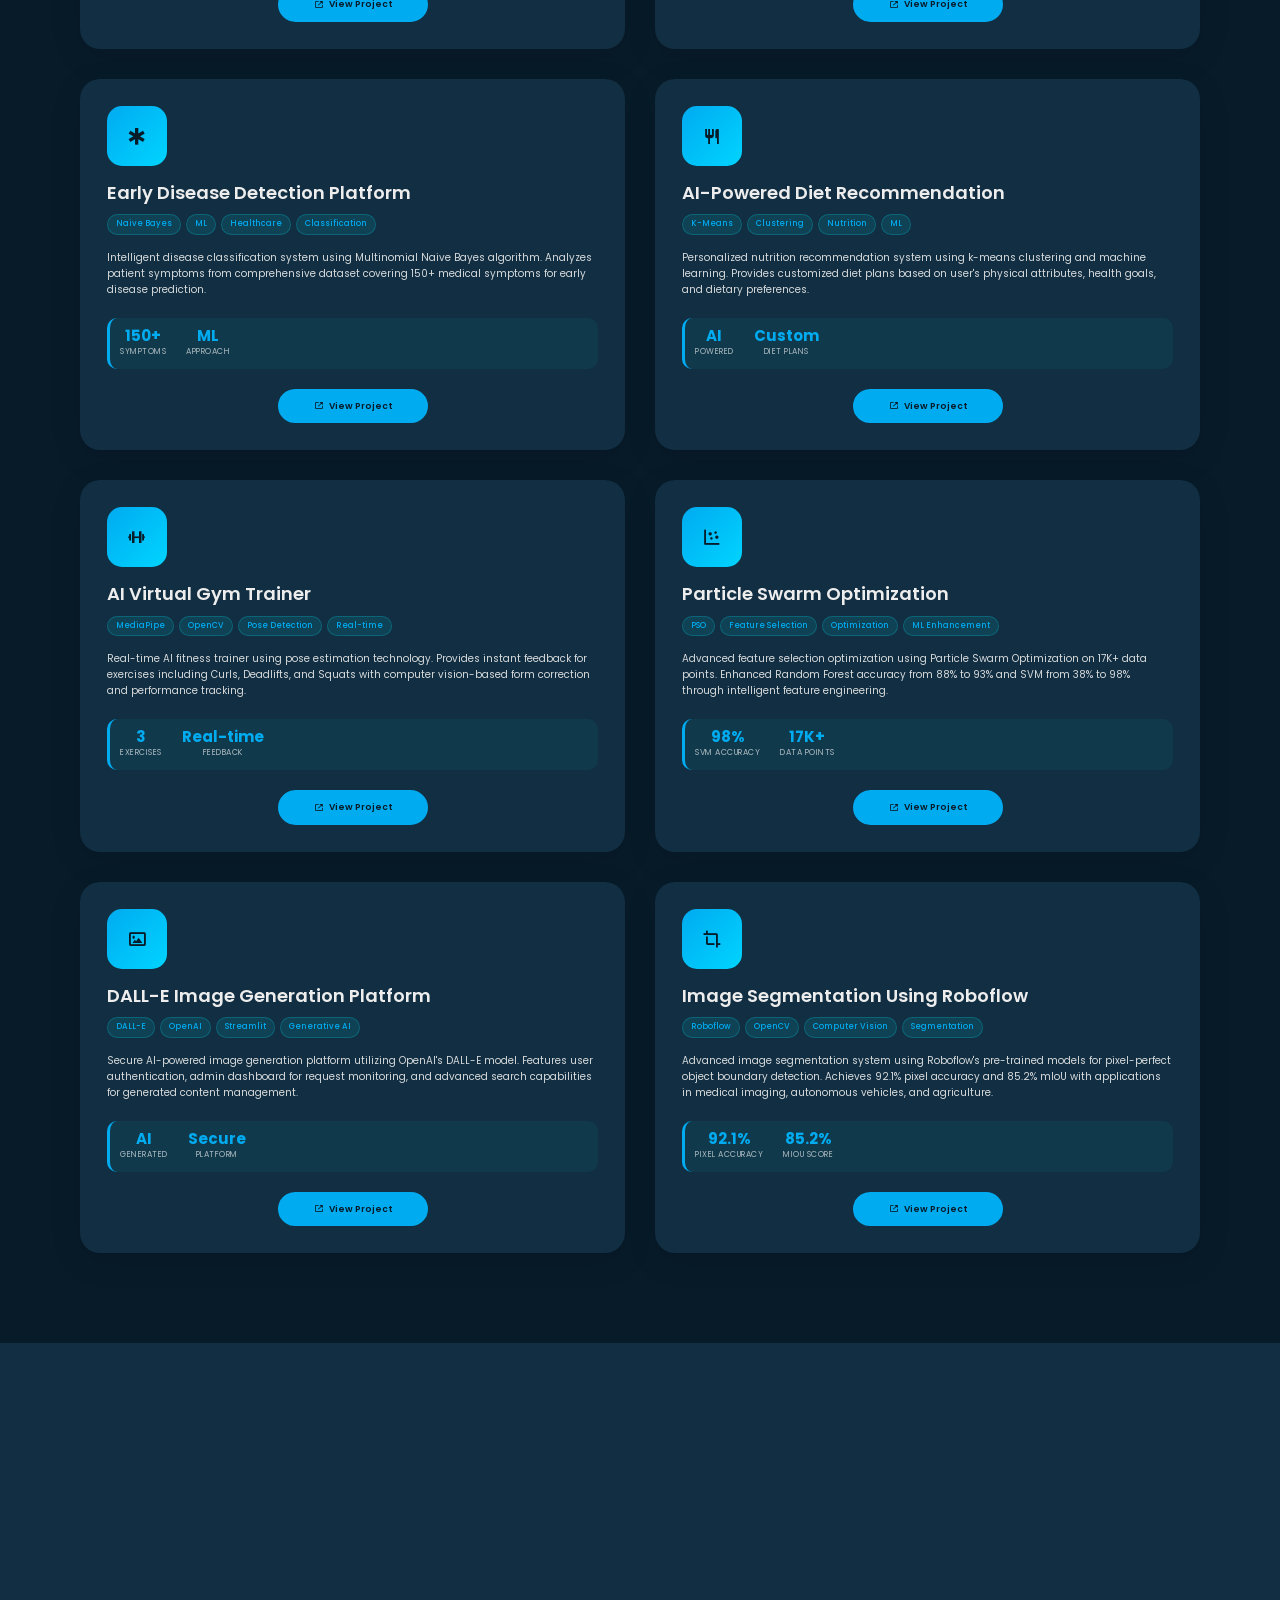
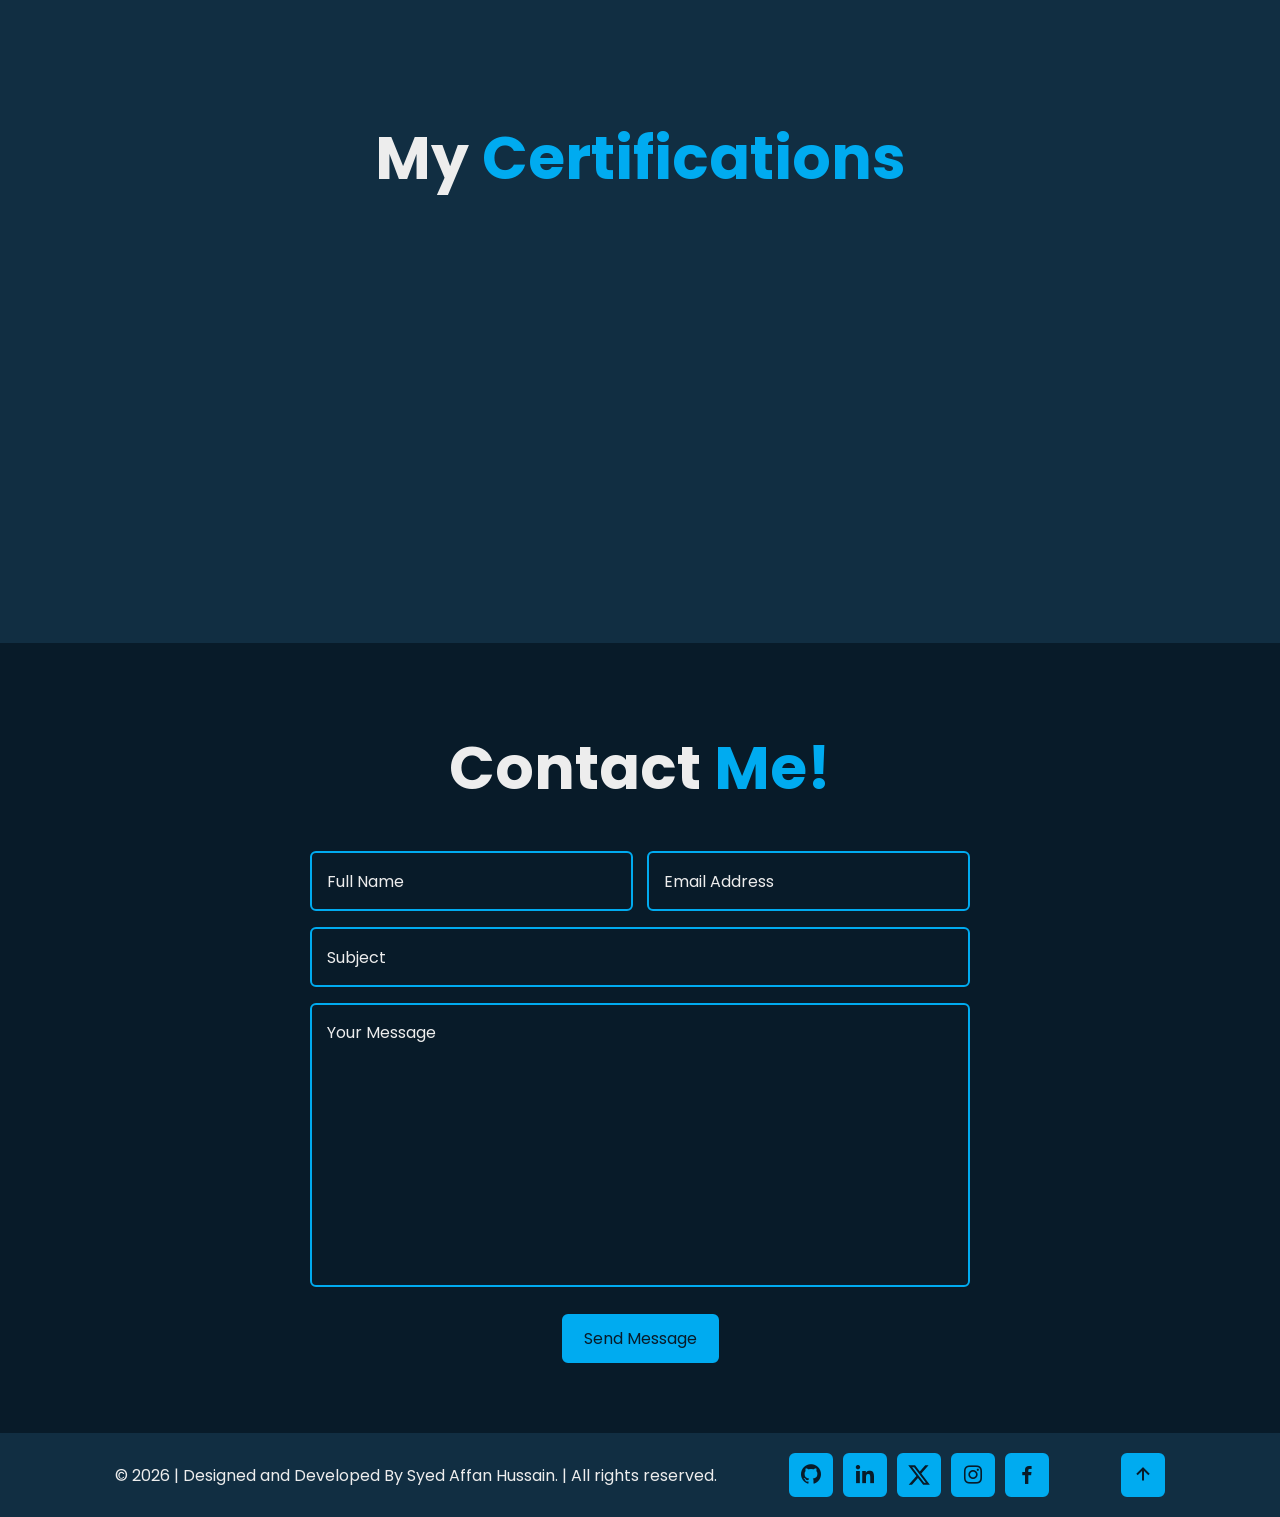
==== commit 24a26d75: "update structured data to use 'mainEntity' instead of 'about' for improved SEO" ====
--- a/index.html
+++ b/index.html
@@ -129,7 +129,7 @@
           "@id": "https://syedaffan.dev/#webpage",
           "url": "https://syedaffan.dev/",
           "isPartOf": { "@id": "https://syedaffan.dev/#website" },
-          "about": { "@id": "https://syedaffan.dev/#person" },
+          "mainEntity": { "@id": "https://syedaffan.dev/#person" },
           "primaryImageOfPage": "https://syedaffan.dev/images/og-image.png"
         }
       ]
